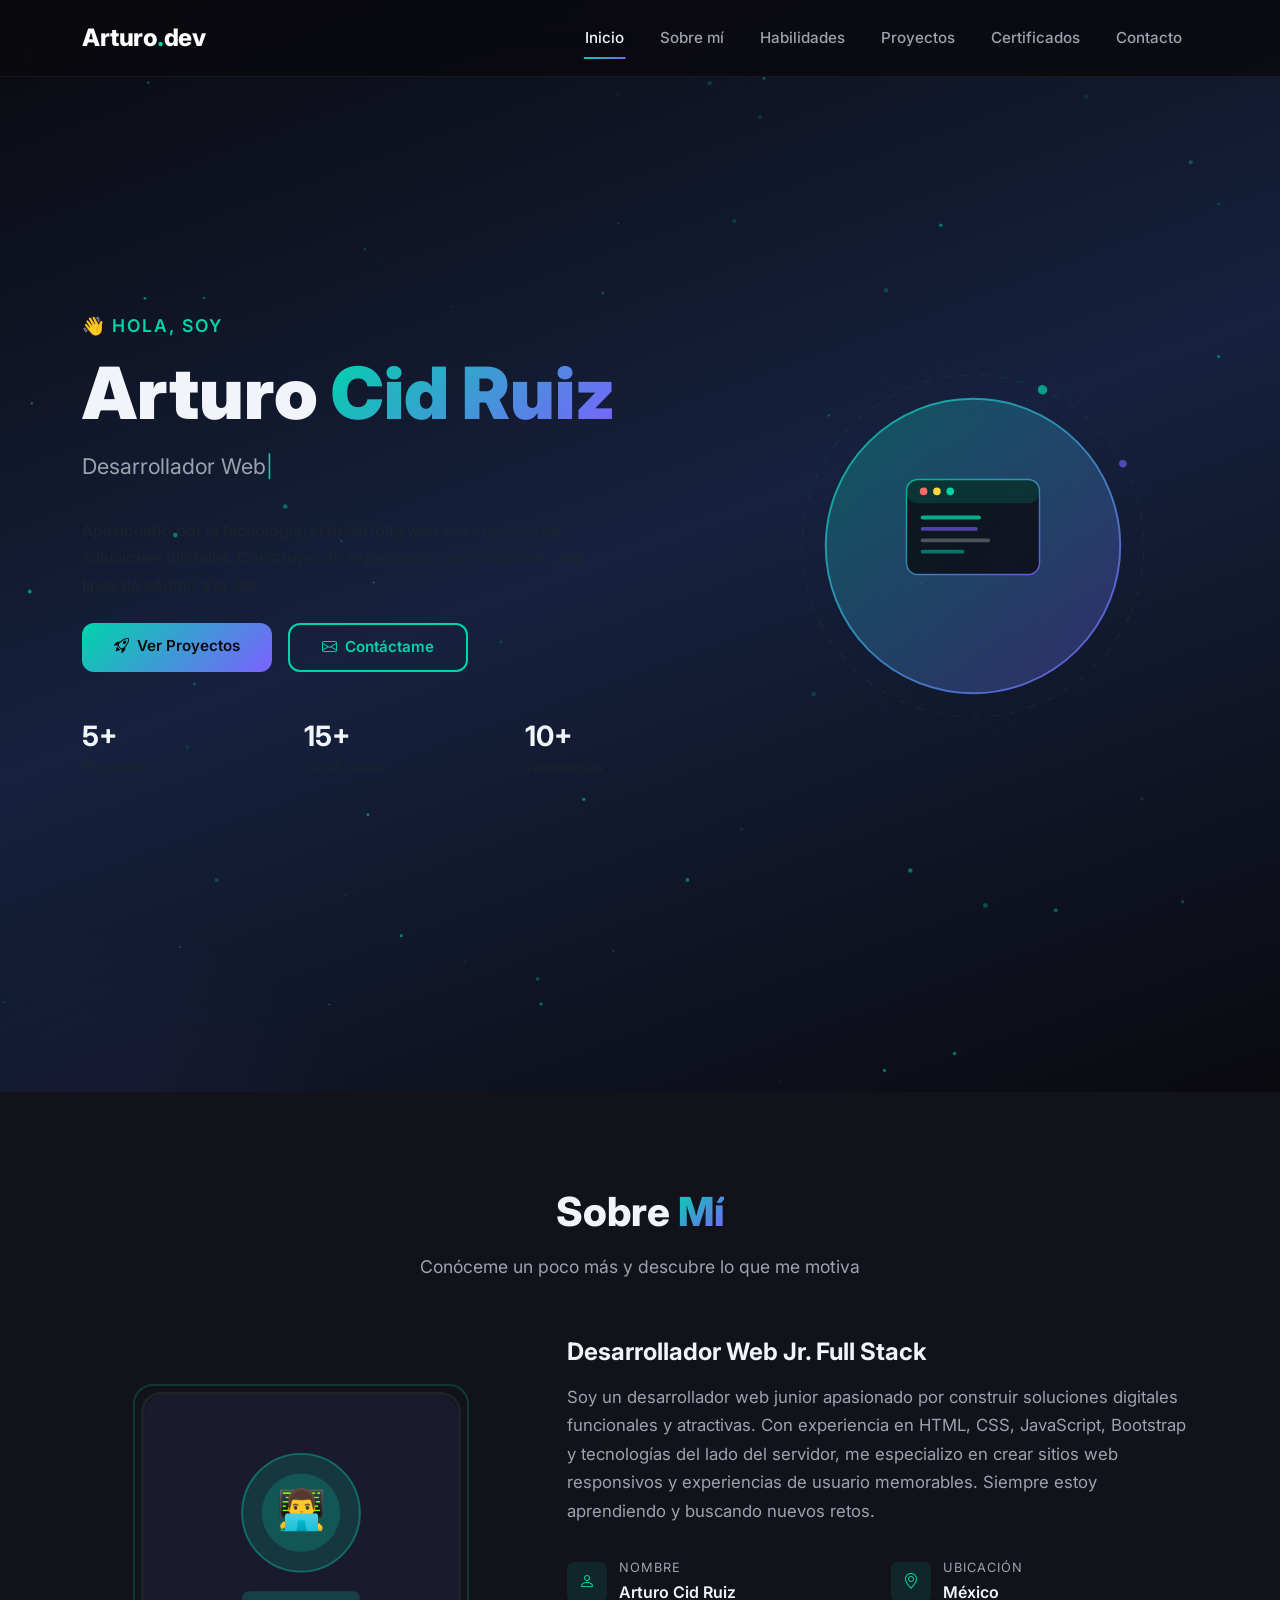
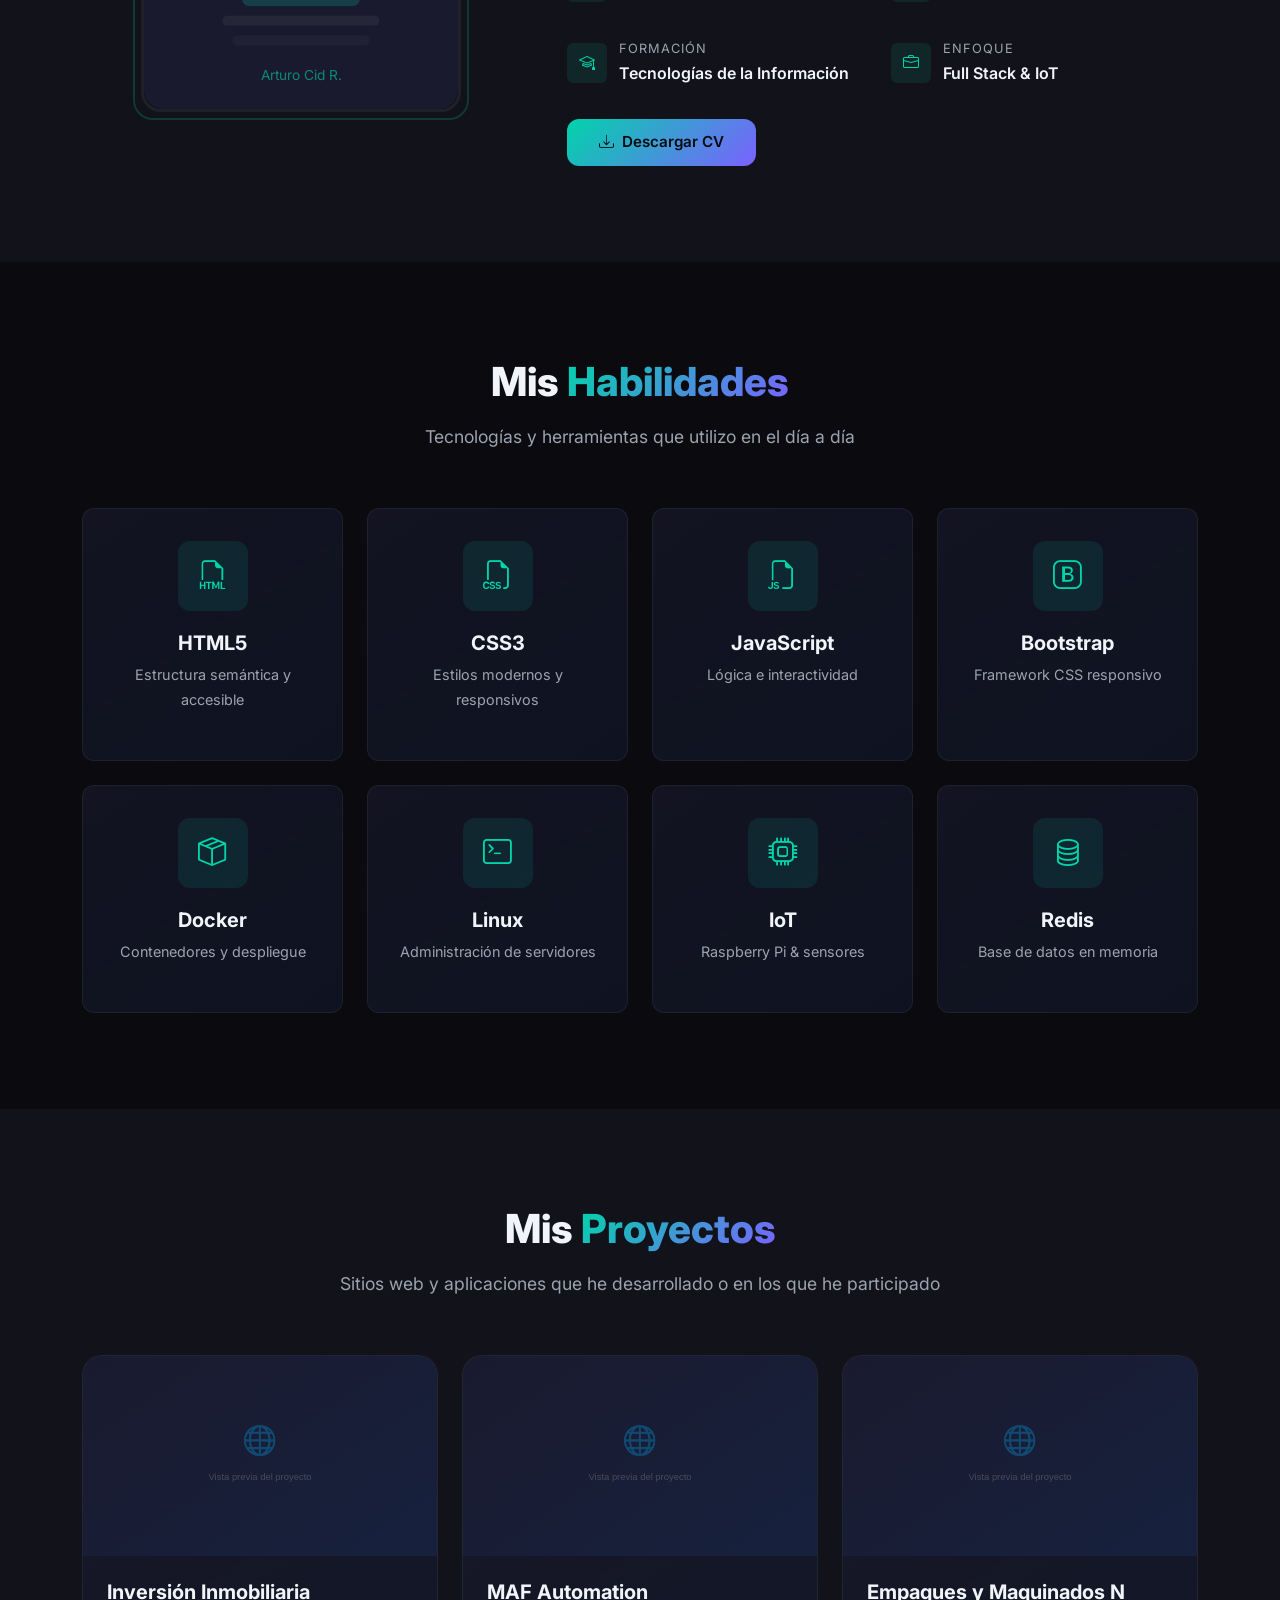
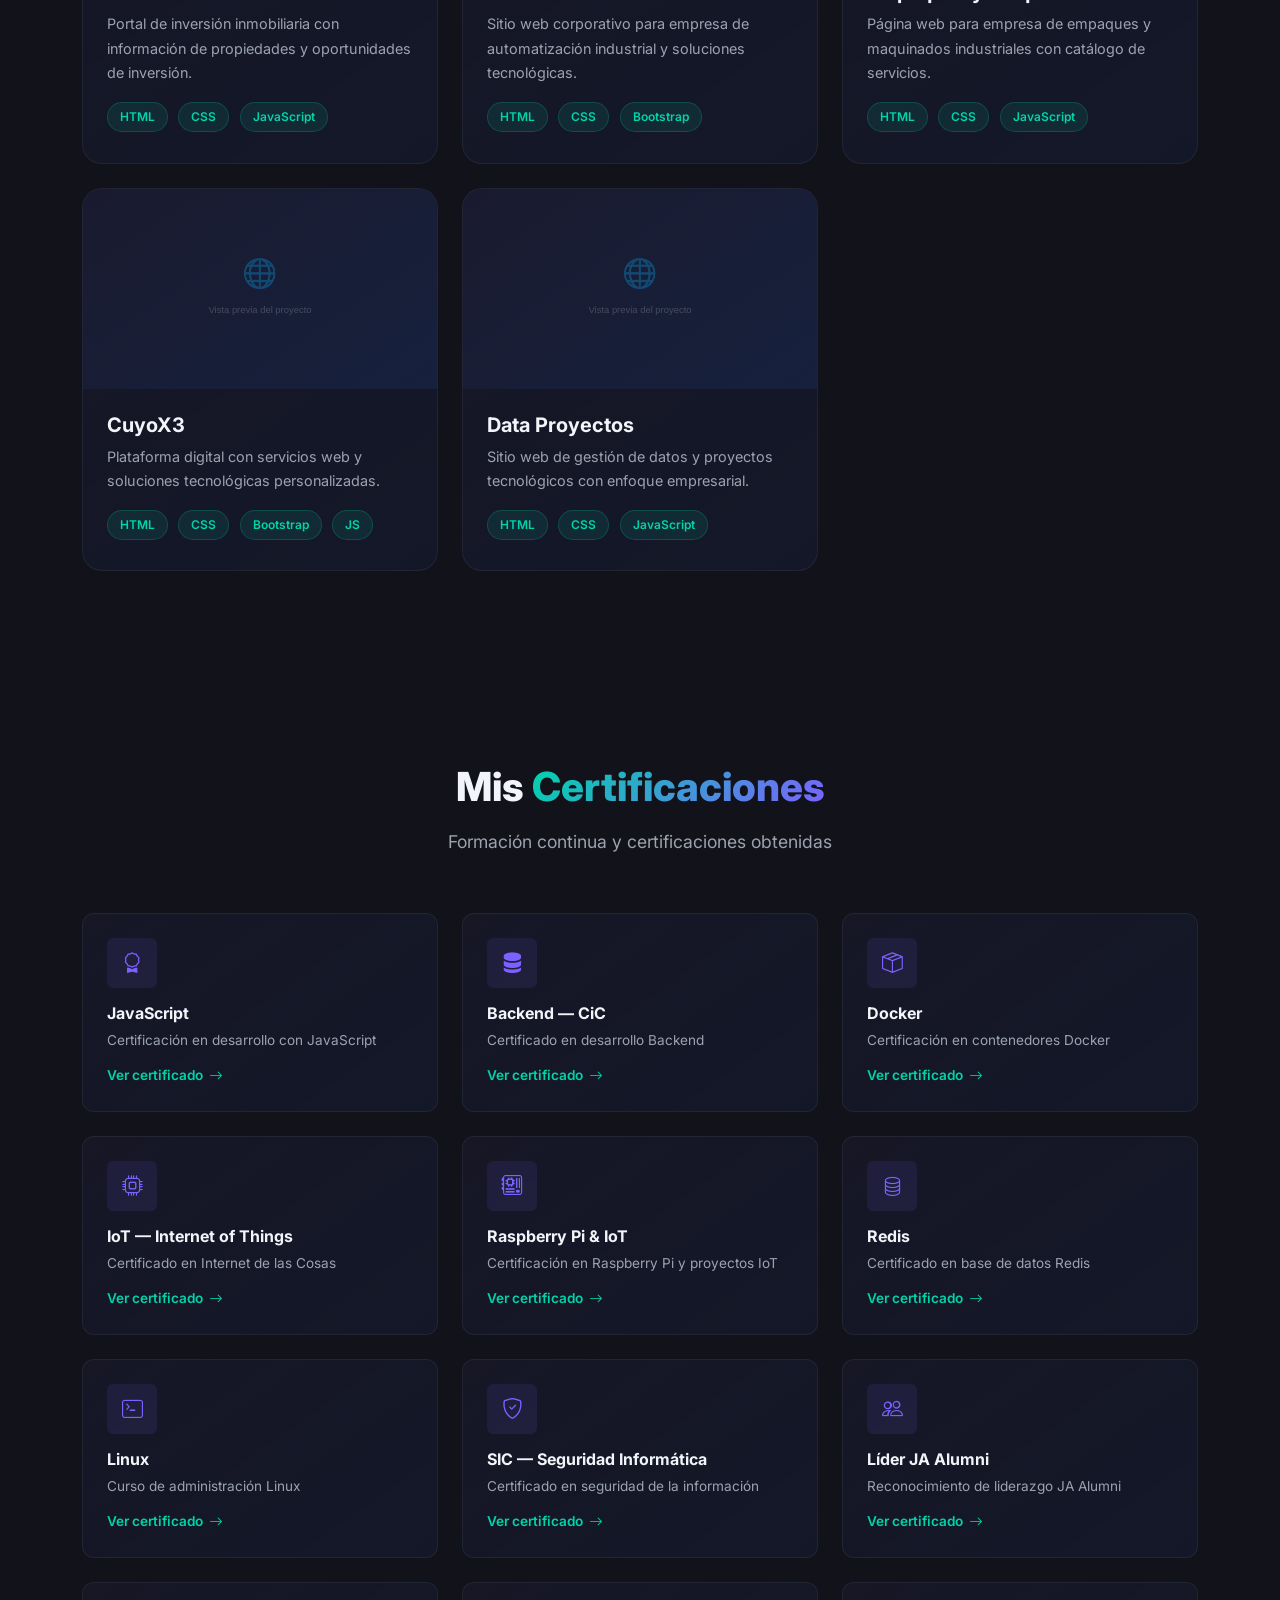
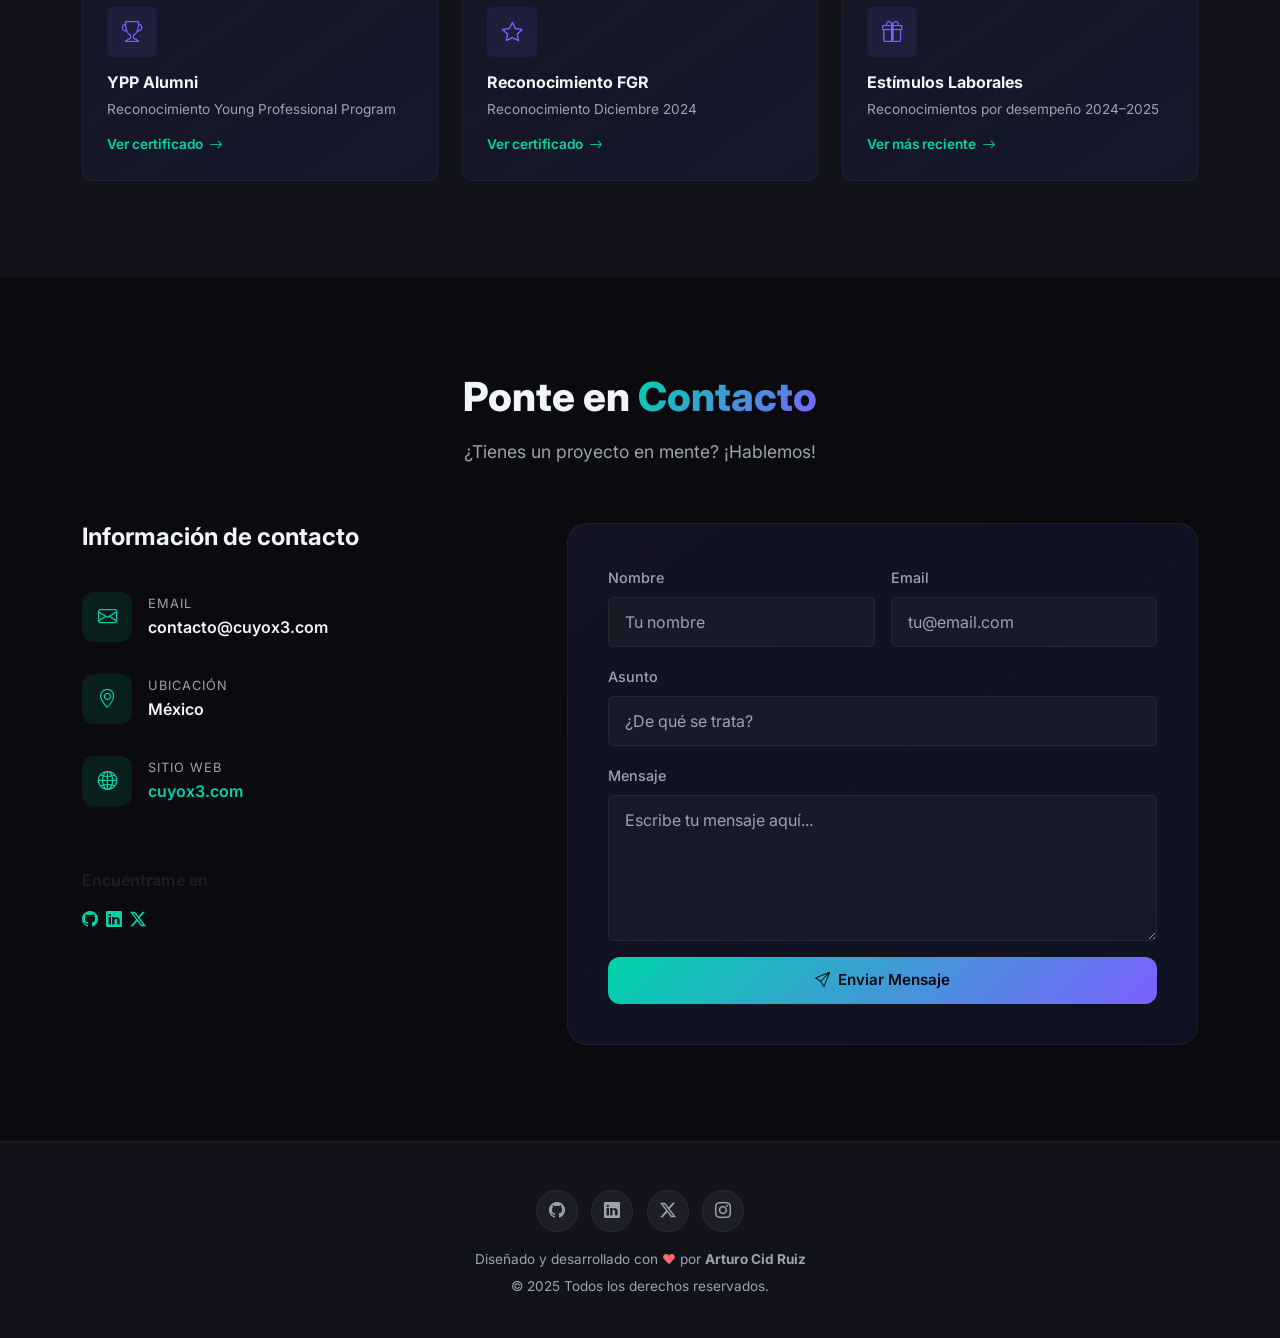
==== index.html @ 4ae9abf0 "primer saque" ====
<!DOCTYPE html>
<html lang="es">
<head>
  <meta charset="UTF-8">
  <meta name="viewport" content="width=device-width, initial-scale=1.0">
  <meta name="description" content="Portfolio de Arturo Cid Ruiz — Desarrollador Web Jr. Full Stack. Proyectos, certificaciones y habilidades en desarrollo web, IoT y tecnología.">
  <meta name="author" content="Arturo Cid Ruiz">
  <meta name="keywords" content="portfolio, desarrollador web, full stack, frontend, backend, Arturo Cid Ruiz">
  <title>Arturo Cid Ruiz | Portfolio — Desarrollador Web Jr.</title>

  <!-- Favicon -->
  <link rel="icon" href="data:image/svg+xml,<svg xmlns='http://www.w3.org/2000/svg' viewBox='0 0 100 100'><text y='.9em' font-size='90'>🚀</text></svg>">

  <!-- Bootstrap 5 CSS -->
  <link href="https://cdn.jsdelivr.net/npm/bootstrap@5.3.3/dist/css/bootstrap.min.css" rel="stylesheet">

  <!-- Bootstrap Icons -->
  <link href="https://cdn.jsdelivr.net/npm/bootstrap-icons@1.11.3/font/bootstrap-icons.min.css" rel="stylesheet">

  <!-- Custom CSS -->
  <link rel="stylesheet" href="styles/main.css">
</head>
<body>

  <!-- ========== PRELOADER ========== -->
  <div id="preloader" class="preloader">
    <div class="spinner"></div>
  </div>

  <!-- ========== NAVBAR ========== -->
  <nav class="navbar navbar-expand-lg navbar-dark navbar-custom fixed-top" id="mainNavbar">
    <div class="container">
      <a class="navbar-brand" href="#">Arturo<span class="brand-dot">.</span>dev</a>
      <button class="navbar-toggler" type="button" data-bs-toggle="collapse" data-bs-target="#navbarNav"
        aria-controls="navbarNav" aria-expanded="false" aria-label="Menú de navegación">
        <span class="navbar-toggler-icon"></span>
      </button>
      <div class="collapse navbar-collapse justify-content-end" id="navbarNav">
        <ul class="navbar-nav gap-1">
          <li class="nav-item">
            <a class="nav-link active" href="#hero">Inicio</a>
          </li>
          <li class="nav-item">
            <a class="nav-link" href="#about">Sobre mí</a>
          </li>
          <li class="nav-item">
            <a class="nav-link" href="#skills">Habilidades</a>
          </li>
          <li class="nav-item">
            <a class="nav-link" href="#projects">Proyectos</a>
          </li>
          <li class="nav-item">
            <a class="nav-link" href="#certifications">Certificados</a>
          </li>
          <li class="nav-item">
            <a class="nav-link" href="#contact">Contacto</a>
          </li>
        </ul>
      </div>
    </div>
  </nav>

  <!-- ========== HERO ========== -->
  <section id="hero" class="hero-section">
    <canvas id="particles-canvas"></canvas>
    <div class="container hero-content">
      <div class="row align-items-center min-vh-100">
        <div class="col-lg-7">
          <span class="hero-greeting fade-up">👋 Hola, soy</span>
          <h1 class="hero-name fade-up" style="transition-delay: 0.1s;">
            Arturo <span class="gradient-text">Cid Ruiz</span>
          </h1>
          <p class="hero-role fade-up" style="transition-delay: 0.2s;">
            <span id="typed-text"></span><span class="typed-cursor">|</span>
          </p>
          <p class="text-muted mb-4 fade-up" style="transition-delay: 0.3s; max-width: 520px;">
            Apasionado por la tecnología, el desarrollo web y la creación de soluciones digitales.
            Construyendo experiencias que importan, una línea de código a la vez.
          </p>
          <div class="hero-cta fade-up" style="transition-delay: 0.4s;">
            <a href="#projects" class="btn btn-primary-custom">
              <i class="bi bi-rocket-takeoff me-2"></i>Ver Proyectos
            </a>
            <a href="#contact" class="btn btn-outline-custom">
              <i class="bi bi-envelope me-2"></i>Contáctame
            </a>
          </div>

          <!-- Stats rápidos -->
          <div class="row mt-5 fade-up" style="transition-delay: 0.5s;">
            <div class="col-4">
              <h3 class="mb-0 gradient-text fw-bold"><span class="counter" data-target="5">0</span>+</h3>
              <small class="text-muted">Proyectos</small>
            </div>
            <div class="col-4">
              <h3 class="mb-0 gradient-text fw-bold"><span class="counter" data-target="15">0</span>+</h3>
              <small class="text-muted">Certificados</small>
            </div>
            <div class="col-4">
              <h3 class="mb-0 gradient-text fw-bold"><span class="counter" data-target="10">0</span>+</h3>
              <small class="text-muted">Tecnologías</small>
            </div>
          </div>
        </div>

        <div class="col-lg-5 text-center d-none d-lg-block">
          <div class="hero-illustration fade-right" style="transition-delay: 0.3s;">
            <!-- Ilustración SVG decorativa -->
            <svg viewBox="0 0 400 400" width="380" height="380" xmlns="http://www.w3.org/2000/svg">
              <defs>
                <linearGradient id="grad1" x1="0%" y1="0%" x2="100%" y2="100%">
                  <stop offset="0%" style="stop-color:#00d4aa;stop-opacity:0.3" />
                  <stop offset="100%" style="stop-color:#7b61ff;stop-opacity:0.3" />
                </linearGradient>
                <linearGradient id="grad2" x1="0%" y1="0%" x2="100%" y2="100%">
                  <stop offset="0%" style="stop-color:#00d4aa;stop-opacity:0.8" />
                  <stop offset="100%" style="stop-color:#7b61ff;stop-opacity:0.8" />
                </linearGradient>
              </defs>
              <!-- Círculo principal -->
              <circle cx="200" cy="200" r="150" fill="url(#grad1)" stroke="url(#grad2)" stroke-width="2">
                <animate attributeName="r" values="148;155;148" dur="4s" repeatCount="indefinite"/>
              </circle>
              <!-- Terminal/código icono -->
              <rect x="130" y="130" width="140" height="100" rx="12" fill="rgba(10,10,15,0.8)" stroke="url(#grad2)" stroke-width="1.5"/>
              <!-- Barra superior terminal -->
              <rect x="130" y="130" width="140" height="25" rx="12" fill="rgba(0,212,170,0.15)"/>
              <circle cx="148" cy="142.5" r="4" fill="#ff6b6b"/>
              <circle cx="162" cy="142.5" r="4" fill="#ffd93d"/>
              <circle cx="176" cy="142.5" r="4" fill="#00d4aa"/>
              <!-- Líneas de código -->
              <rect x="145" y="168" width="50" height="4" rx="2" fill="#00d4aa" opacity="0.8">
                <animate attributeName="width" values="50;70;50" dur="3s" repeatCount="indefinite"/>
              </rect>
              <rect x="145" y="180" width="80" height="4" rx="2" fill="#7b61ff" opacity="0.6">
                <animate attributeName="width" values="80;60;80" dur="4s" repeatCount="indefinite"/>
              </rect>
              <rect x="145" y="192" width="60" height="4" rx="2" fill="#e4e4e7" opacity="0.3">
                <animate attributeName="width" values="60;75;60" dur="3.5s" repeatCount="indefinite"/>
              </rect>
              <rect x="145" y="204" width="40" height="4" rx="2" fill="#00d4aa" opacity="0.5">
                <animate attributeName="width" values="40;55;40" dur="2.5s" repeatCount="indefinite"/>
              </rect>
              <!-- Órbitas -->
              <circle cx="200" cy="200" r="180" fill="none" stroke="rgba(0,212,170,0.1)" stroke-width="1" stroke-dasharray="8 12">
                <animateTransform attributeName="transform" type="rotate" from="0 200 200" to="360 200 200" dur="30s" repeatCount="indefinite"/>
              </circle>
              <circle cx="200" cy="200" r="195" fill="none" stroke="rgba(123,97,255,0.08)" stroke-width="1" stroke-dasharray="4 16">
                <animateTransform attributeName="transform" type="rotate" from="360 200 200" to="0 200 200" dur="25s" repeatCount="indefinite"/>
              </circle>
              <!-- Puntos orbitales -->
              <circle cx="200" cy="20" r="5" fill="#00d4aa" opacity="0.7">
                <animateTransform attributeName="transform" type="rotate" from="0 200 200" to="360 200 200" dur="30s" repeatCount="indefinite"/>
              </circle>
              <circle cx="380" cy="200" r="4" fill="#7b61ff" opacity="0.6">
                <animateTransform attributeName="transform" type="rotate" from="360 200 200" to="0 200 200" dur="25s" repeatCount="indefinite"/>
              </circle>
            </svg>
          </div>
        </div>
      </div>
    </div>
  </section>

  <!-- ========== SOBRE MÍ ========== -->
  <section id="about" class="about-section">
    <div class="container">
      <h2 class="section-title fade-up">Sobre <span class="highlight">Mí</span></h2>
      <p class="section-subtitle fade-up">Conóceme un poco más y descubre lo que me motiva</p>

      <div class="row align-items-center g-5">
        <div class="col-lg-5 text-center fade-left">
          <div class="about-img-wrapper">
            <!-- Placeholder SVG avatar -->
            <svg width="320" height="320" viewBox="0 0 320 320" xmlns="http://www.w3.org/2000/svg" style="border-radius: 20px; border: 3px solid rgba(255,255,255,0.06);">
              <rect width="320" height="320" rx="20" fill="#1a1a2e"/>
              <circle cx="160" cy="120" r="60" fill="rgba(0,212,170,0.15)" stroke="rgba(0,212,170,0.4)" stroke-width="2"/>
              <circle cx="160" cy="120" r="40" fill="rgba(0,212,170,0.2)"/>
              <text x="160" y="130" text-anchor="middle" font-size="40" fill="#00d4aa">👨‍💻</text>
              <rect x="100" y="200" width="120" height="15" rx="7" fill="rgba(0,212,170,0.2)"/>
              <rect x="80" y="225" width="160" height="10" rx="5" fill="rgba(255,255,255,0.05)"/>
              <rect x="90" y="245" width="140" height="10" rx="5" fill="rgba(255,255,255,0.03)"/>
              <text x="160" y="290" text-anchor="middle" font-size="14" fill="rgba(0,212,170,0.6)" font-family="Inter, sans-serif">Arturo Cid R.</text>
            </svg>
          </div>
        </div>
        <div class="col-lg-7 fade-right">
          <div class="about-text">
            <h4 class="mb-3">Desarrollador Web Jr. <span class="gradient-text">Full Stack</span></h4>
            <p class="mb-4">
              Soy un desarrollador web junior apasionado por construir soluciones digitales funcionales y atractivas.
              Con experiencia en HTML, CSS, JavaScript, Bootstrap y tecnologías del lado del servidor,
              me especializo en crear sitios web responsivos y experiencias de usuario memorables.
              Siempre estoy aprendiendo y buscando nuevos retos.
            </p>

            <div class="row g-3 mb-4">
              <div class="col-sm-6">
                <div class="info-item">
                  <div class="info-icon"><i class="bi bi-person"></i></div>
                  <div>
                    <div class="info-label">Nombre</div>
                    <div class="info-value">Arturo Cid Ruiz</div>
                  </div>
                </div>
              </div>
              <div class="col-sm-6">
                <div class="info-item">
                  <div class="info-icon"><i class="bi bi-geo-alt"></i></div>
                  <div>
                    <div class="info-label">Ubicación</div>
                    <div class="info-value">México</div>
                  </div>
                </div>
              </div>
              <div class="col-sm-6">
                <div class="info-item">
                  <div class="info-icon"><i class="bi bi-mortarboard"></i></div>
                  <div>
                    <div class="info-label">Formación</div>
                    <div class="info-value">Tecnologías de la Información</div>
                  </div>
                </div>
              </div>
              <div class="col-sm-6">
                <div class="info-item">
                  <div class="info-icon"><i class="bi bi-briefcase"></i></div>
                  <div>
                    <div class="info-label">Enfoque</div>
                    <div class="info-value">Full Stack & IoT</div>
                  </div>
                </div>
              </div>
            </div>

            <a href="docs/Arturo Cid Ruiz.pdf" target="_blank" class="btn btn-primary-custom">
              <i class="bi bi-download me-2"></i>Descargar CV
            </a>
          </div>
        </div>
      </div>
    </div>
  </section>

  <!-- ========== HABILIDADES ========== -->
  <section id="skills">
    <div class="container">
      <h2 class="section-title fade-up">Mis <span class="highlight">Habilidades</span></h2>
      <p class="section-subtitle fade-up">Tecnologías y herramientas que utilizo en el día a día</p>

      <div class="row g-4">
        <!-- HTML -->
        <div class="col-lg-3 col-md-4 col-6 fade-up" style="transition-delay: 0.05s;">
          <div class="skill-card">
            <div class="skill-icon"><i class="bi bi-filetype-html"></i></div>
            <h5>HTML5</h5>
            <p>Estructura semántica y accesible</p>
          </div>
        </div>
        <!-- CSS -->
        <div class="col-lg-3 col-md-4 col-6 fade-up" style="transition-delay: 0.1s;">
          <div class="skill-card">
            <div class="skill-icon"><i class="bi bi-filetype-css"></i></div>
            <h5>CSS3</h5>
            <p>Estilos modernos y responsivos</p>
          </div>
        </div>
        <!-- JavaScript -->
        <div class="col-lg-3 col-md-4 col-6 fade-up" style="transition-delay: 0.15s;">
          <div class="skill-card">
            <div class="skill-icon"><i class="bi bi-filetype-js"></i></div>
            <h5>JavaScript</h5>
            <p>Lógica e interactividad</p>
          </div>
        </div>
        <!-- Bootstrap -->
        <div class="col-lg-3 col-md-4 col-6 fade-up" style="transition-delay: 0.2s;">
          <div class="skill-card">
            <div class="skill-icon"><i class="bi bi-bootstrap"></i></div>
            <h5>Bootstrap</h5>
            <p>Framework CSS responsivo</p>
          </div>
        </div>
        <!-- Docker -->
        <div class="col-lg-3 col-md-4 col-6 fade-up" style="transition-delay: 0.25s;">
          <div class="skill-card">
            <div class="skill-icon"><i class="bi bi-box-seam"></i></div>
            <h5>Docker</h5>
            <p>Contenedores y despliegue</p>
          </div>
        </div>
        <!-- Linux -->
        <div class="col-lg-3 col-md-4 col-6 fade-up" style="transition-delay: 0.3s;">
          <div class="skill-card">
            <div class="skill-icon"><i class="bi bi-terminal"></i></div>
            <h5>Linux</h5>
            <p>Administración de servidores</p>
          </div>
        </div>
        <!-- IoT -->
        <div class="col-lg-3 col-md-4 col-6 fade-up" style="transition-delay: 0.35s;">
          <div class="skill-card">
            <div class="skill-icon"><i class="bi bi-cpu"></i></div>
            <h5>IoT</h5>
            <p>Raspberry Pi & sensores</p>
          </div>
        </div>
        <!-- Redis -->
        <div class="col-lg-3 col-md-4 col-6 fade-up" style="transition-delay: 0.4s;">
          <div class="skill-card">
            <div class="skill-icon"><i class="bi bi-database"></i></div>
            <h5>Redis</h5>
            <p>Base de datos en memoria</p>
          </div>
        </div>
      </div>
    </div>
  </section>

  <!-- ========== PROYECTOS ========== -->
  <section id="projects" class="about-section">
    <div class="container">
      <h2 class="section-title fade-up">Mis <span class="highlight">Proyectos</span></h2>
      <p class="section-subtitle fade-up">Sitios web y aplicaciones que he desarrollado o en los que he participado</p>

      <div class="row g-4">
        <!-- Proyecto 1 -->
        <div class="col-lg-4 col-md-6 fade-up" style="transition-delay: 0.05s;">
          <div class="project-card">
            <div class="project-img-wrapper">
              <img src="src/project-placeholder.svg" alt="Inversión Inmobiliaria" class="project-img" loading="lazy"
                   onerror="this.style.background='linear-gradient(135deg,#1a1a2e,#16213e)'; this.style.display='block';">
              <div class="project-overlay">
                <a href="https://inversioninmobiliaria.casa/" target="_blank" class="btn btn-primary-custom btn-sm">
                  <i class="bi bi-box-arrow-up-right me-1"></i>Ver sitio
                </a>
              </div>
            </div>
            <div class="project-body">
              <h5>Inversión Inmobiliaria</h5>
              <p>Portal de inversión inmobiliaria con información de propiedades y oportunidades de inversión.</p>
              <div>
                <span class="project-tag">HTML</span>
                <span class="project-tag">CSS</span>
                <span class="project-tag">JavaScript</span>
              </div>
            </div>
          </div>
        </div>

        <!-- Proyecto 2 -->
        <div class="col-lg-4 col-md-6 fade-up" style="transition-delay: 0.1s;">
          <div class="project-card">
            <div class="project-img-wrapper">
              <img src="src/project-placeholder.svg" alt="MAF Automation" class="project-img" loading="lazy"
                   onerror="this.style.background='linear-gradient(135deg,#1a1a2e,#16213e)'; this.style.display='block';">
              <div class="project-overlay">
                <a href="https://mafautomation.com.mx/" target="_blank" class="btn btn-primary-custom btn-sm">
                  <i class="bi bi-box-arrow-up-right me-1"></i>Ver sitio
                </a>
              </div>
            </div>
            <div class="project-body">
              <h5>MAF Automation</h5>
              <p>Sitio web corporativo para empresa de automatización industrial y soluciones tecnológicas.</p>
              <div>
                <span class="project-tag">HTML</span>
                <span class="project-tag">CSS</span>
                <span class="project-tag">Bootstrap</span>
              </div>
            </div>
          </div>
        </div>

        <!-- Proyecto 3 -->
        <div class="col-lg-4 col-md-6 fade-up" style="transition-delay: 0.15s;">
          <div class="project-card">
            <div class="project-img-wrapper">
              <img src="src/project-placeholder.svg" alt="Empaques y Maquinados N" class="project-img" loading="lazy"
                   onerror="this.style.background='linear-gradient(135deg,#1a1a2e,#16213e)'; this.style.display='block';">
              <div class="project-overlay">
                <a href="https://empaquesymaquinadosn.com/" target="_blank" class="btn btn-primary-custom btn-sm">
                  <i class="bi bi-box-arrow-up-right me-1"></i>Ver sitio
                </a>
              </div>
            </div>
            <div class="project-body">
              <h5>Empaques y Maquinados N</h5>
              <p>Página web para empresa de empaques y maquinados industriales con catálogo de servicios.</p>
              <div>
                <span class="project-tag">HTML</span>
                <span class="project-tag">CSS</span>
                <span class="project-tag">JavaScript</span>
              </div>
            </div>
          </div>
        </div>

        <!-- Proyecto 4 -->
        <div class="col-lg-4 col-md-6 fade-up" style="transition-delay: 0.2s;">
          <div class="project-card">
            <div class="project-img-wrapper">
              <img src="src/project-placeholder.svg" alt="CuyoX3" class="project-img" loading="lazy"
                   onerror="this.style.background='linear-gradient(135deg,#1a1a2e,#16213e)'; this.style.display='block';">
              <div class="project-overlay">
                <a href="https://cuyox3.com/" target="_blank" class="btn btn-primary-custom btn-sm">
                  <i class="bi bi-box-arrow-up-right me-1"></i>Ver sitio
                </a>
              </div>
            </div>
            <div class="project-body">
              <h5>CuyoX3</h5>
              <p>Plataforma digital con servicios web y soluciones tecnológicas personalizadas.</p>
              <div>
                <span class="project-tag">HTML</span>
                <span class="project-tag">CSS</span>
                <span class="project-tag">Bootstrap</span>
                <span class="project-tag">JS</span>
              </div>
            </div>
          </div>
        </div>

        <!-- Proyecto 5 -->
        <div class="col-lg-4 col-md-6 fade-up" style="transition-delay: 0.25s;">
          <div class="project-card">
            <div class="project-img-wrapper">
              <img src="src/project-placeholder.svg" alt="Data Proyectos" class="project-img" loading="lazy"
                   onerror="this.style.background='linear-gradient(135deg,#1a1a2e,#16213e)'; this.style.display='block';">
              <div class="project-overlay">
                <a href="https://dataproyectos.mx/" target="_blank" class="btn btn-primary-custom btn-sm">
                  <i class="bi bi-box-arrow-up-right me-1"></i>Ver sitio
                </a>
              </div>
            </div>
            <div class="project-body">
              <h5>Data Proyectos</h5>
              <p>Sitio web de gestión de datos y proyectos tecnológicos con enfoque empresarial.</p>
              <div>
                <span class="project-tag">HTML</span>
                <span class="project-tag">CSS</span>
                <span class="project-tag">JavaScript</span>
              </div>
            </div>
          </div>
        </div>
      </div>
    </div>
  </section>

  <!-- ========== CERTIFICACIONES ========== -->
  <section id="certifications" class="cert-section">
    <div class="container">
      <h2 class="section-title fade-up">Mis <span class="highlight">Certificaciones</span></h2>
      <p class="section-subtitle fade-up">Formación continua y certificaciones obtenidas</p>

      <div class="row g-4">
        <!-- Certificado JavaScript -->
        <div class="col-lg-4 col-md-6 fade-up" style="transition-delay: 0.05s;">
          <div class="cert-card">
            <div class="cert-icon"><i class="bi bi-award"></i></div>
            <h6>JavaScript</h6>
            <p class="cert-issuer">Certificación en desarrollo con JavaScript</p>
            <a href="docs/_Certificado JavaScript .pdf" target="_blank" class="btn-view-cert">
              Ver certificado <i class="bi bi-arrow-right"></i>
            </a>
          </div>
        </div>

        <!-- Certificado Backend CiC -->
        <div class="col-lg-4 col-md-6 fade-up" style="transition-delay: 0.1s;">
          <div class="cert-card">
            <div class="cert-icon"><i class="bi bi-server"></i></div>
            <h6>Backend — CiC</h6>
            <p class="cert-issuer">Certificado en desarrollo Backend</p>
            <a href="docs/Certificado_Backend_CiC.pdf" target="_blank" class="btn-view-cert">
              Ver certificado <i class="bi bi-arrow-right"></i>
            </a>
          </div>
        </div>

        <!-- Certificado Docker -->
        <div class="col-lg-4 col-md-6 fade-up" style="transition-delay: 0.15s;">
          <div class="cert-card">
            <div class="cert-icon"><i class="bi bi-box-seam"></i></div>
            <h6>Docker</h6>
            <p class="cert-issuer">Certificación en contenedores Docker</p>
            <a href="docs/Certificado_DOCKER.pdf" target="_blank" class="btn-view-cert">
              Ver certificado <i class="bi bi-arrow-right"></i>
            </a>
          </div>
        </div>

        <!-- Certificado IoT -->
        <div class="col-lg-4 col-md-6 fade-up" style="transition-delay: 0.2s;">
          <div class="cert-card">
            <div class="cert-icon"><i class="bi bi-cpu"></i></div>
            <h6>IoT — Internet of Things</h6>
            <p class="cert-issuer">Certificado en Internet de las Cosas</p>
            <a href="docs/IoT_Certificado.pdf" target="_blank" class="btn-view-cert">
              Ver certificado <i class="bi bi-arrow-right"></i>
            </a>
          </div>
        </div>

        <!-- Certificado Raspberry Pi & IoT -->
        <div class="col-lg-4 col-md-6 fade-up" style="transition-delay: 0.25s;">
          <div class="cert-card">
            <div class="cert-icon"><i class="bi bi-motherboard"></i></div>
            <h6>Raspberry Pi & IoT</h6>
            <p class="cert-issuer">Certificación en Raspberry Pi y proyectos IoT</p>
            <a href="docs/Certificado_Raspberry-IOT.pdf" target="_blank" class="btn-view-cert">
              Ver certificado <i class="bi bi-arrow-right"></i>
            </a>
          </div>
        </div>

        <!-- Certificado Redis -->
        <div class="col-lg-4 col-md-6 fade-up" style="transition-delay: 0.3s;">
          <div class="cert-card">
            <div class="cert-icon"><i class="bi bi-database"></i></div>
            <h6>Redis</h6>
            <p class="cert-issuer">Certificado en base de datos Redis</p>
            <a href="docs/Redis_Certificado.pdf" target="_blank" class="btn-view-cert">
              Ver certificado <i class="bi bi-arrow-right"></i>
            </a>
          </div>
        </div>

        <!-- Certificado Linux -->
        <div class="col-lg-4 col-md-6 fade-up" style="transition-delay: 0.35s;">
          <div class="cert-card">
            <div class="cert-icon"><i class="bi bi-terminal"></i></div>
            <h6>Linux</h6>
            <p class="cert-issuer">Curso de administración Linux</p>
            <a href="docs/Curso de Linux.pdf" target="_blank" class="btn-view-cert">
              Ver certificado <i class="bi bi-arrow-right"></i>
            </a>
          </div>
        </div>

        <!-- Certificado SIC -->
        <div class="col-lg-4 col-md-6 fade-up" style="transition-delay: 0.4s;">
          <div class="cert-card">
            <div class="cert-icon"><i class="bi bi-shield-check"></i></div>
            <h6>SIC — Seguridad Informática</h6>
            <p class="cert-issuer">Certificado en seguridad de la información</p>
            <a href="docs/Certificado_SIC.pdf" target="_blank" class="btn-view-cert">
              Ver certificado <i class="bi bi-arrow-right"></i>
            </a>
          </div>
        </div>

        <!-- Líder JA Alumni -->
        <div class="col-lg-4 col-md-6 fade-up" style="transition-delay: 0.45s;">
          <div class="cert-card">
            <div class="cert-icon"><i class="bi bi-people"></i></div>
            <h6>Líder JA Alumni</h6>
            <p class="cert-issuer">Reconocimiento de liderazgo JA Alumni</p>
            <a href="docs/Líder_Ja_Alumni.pdf" target="_blank" class="btn-view-cert">
              Ver certificado <i class="bi bi-arrow-right"></i>
            </a>
          </div>
        </div>

        <!-- YPP Alumni -->
        <div class="col-lg-4 col-md-6 fade-up" style="transition-delay: 0.5s;">
          <div class="cert-card">
            <div class="cert-icon"><i class="bi bi-trophy"></i></div>
            <h6>YPP Alumni</h6>
            <p class="cert-issuer">Reconocimiento Young Professional Program</p>
            <a href="docs/Reconocimiento YPP Alumn-31.pdf" target="_blank" class="btn-view-cert">
              Ver certificado <i class="bi bi-arrow-right"></i>
            </a>
          </div>
        </div>

        <!-- Reconocimiento FGR -->
        <div class="col-lg-4 col-md-6 fade-up" style="transition-delay: 0.55s;">
          <div class="cert-card">
            <div class="cert-icon"><i class="bi bi-star"></i></div>
            <h6>Reconocimiento FGR</h6>
            <p class="cert-issuer">Reconocimiento Diciembre 2024</p>
            <a href="docs/Reconocimiento FGR Diciembre 2024.pdf" target="_blank" class="btn-view-cert">
              Ver certificado <i class="bi bi-arrow-right"></i>
            </a>
          </div>
        </div>

        <!-- Estímulos -->
        <div class="col-lg-4 col-md-6 fade-up" style="transition-delay: 0.6s;">
          <div class="cert-card">
            <div class="cert-icon"><i class="bi bi-gift"></i></div>
            <h6>Estímulos Laborales</h6>
            <p class="cert-issuer">Reconocimientos por desempeño 2024–2025</p>
            <a href="docs/Estimulo_Junio_2025.pdf" target="_blank" class="btn-view-cert">
              Ver más reciente <i class="bi bi-arrow-right"></i>
            </a>
          </div>
        </div>
      </div>
    </div>
  </section>

  <!-- ========== CONTACTO ========== -->
  <section id="contact" class="contact-section">
    <div class="container">
      <h2 class="section-title fade-up">Ponte en <span class="highlight">Contacto</span></h2>
      <p class="section-subtitle fade-up">¿Tienes un proyecto en mente? ¡Hablemos!</p>

      <div class="row g-5">
        <div class="col-lg-5 fade-left">
          <h4 class="mb-4">Información de contacto</h4>

          <div class="contact-info-item">
            <div class="ci-icon"><i class="bi bi-envelope"></i></div>
            <div>
              <div class="ci-label">Email</div>
              <div class="ci-value">contacto@cuyox3.com</div>
            </div>
          </div>

          <div class="contact-info-item">
            <div class="ci-icon"><i class="bi bi-geo-alt"></i></div>
            <div>
              <div class="ci-label">Ubicación</div>
              <div class="ci-value">México</div>
            </div>
          </div>

          <div class="contact-info-item">
            <div class="ci-icon"><i class="bi bi-globe2"></i></div>
            <div>
              <div class="ci-label">Sitio web</div>
              <div class="ci-value"><a href="https://cuyox3.com" target="_blank">cuyox3.com</a></div>
            </div>
          </div>

          <hr class="my-4" style="border-color: var(--color-border);">

          <h6 class="text-muted mb-3">Encuéntrame en</h6>
          <div class="d-flex gap-2">
            <a href="#" class="social-link" aria-label="GitHub"><i class="bi bi-github"></i></a>
            <a href="#" class="social-link" aria-label="LinkedIn"><i class="bi bi-linkedin"></i></a>
            <a href="#" class="social-link" aria-label="Twitter"><i class="bi bi-twitter-x"></i></a>
          </div>
        </div>

        <div class="col-lg-7 fade-right">
          <div class="contact-card">
            <form id="contactForm">
              <div class="row g-3">
                <div class="col-md-6">
                  <label for="contactName" class="form-label">Nombre</label>
                  <input type="text" class="form-control" id="contactName" placeholder="Tu nombre" required>
                </div>
                <div class="col-md-6">
                  <label for="contactEmail" class="form-label">Email</label>
                  <input type="email" class="form-control" id="contactEmail" placeholder="tu@email.com" required>
                </div>
                <div class="col-12">
                  <label for="contactSubject" class="form-label">Asunto</label>
                  <input type="text" class="form-control" id="contactSubject" placeholder="¿De qué se trata?">
                </div>
                <div class="col-12">
                  <label for="contactMessage" class="form-label">Mensaje</label>
                  <textarea class="form-control" id="contactMessage" rows="5" placeholder="Escribe tu mensaje aquí..." required></textarea>
                </div>
                <div class="col-12">
                  <button type="submit" class="btn btn-primary-custom w-100">
                    <i class="bi bi-send me-2"></i>Enviar Mensaje
                  </button>
                </div>
              </div>
            </form>
          </div>
        </div>
      </div>
    </div>
  </section>

  <!-- ========== FOOTER ========== -->
  <footer class="footer">
    <div class="container text-center">
      <div class="mb-3">
        <a href="#" class="social-link" aria-label="GitHub"><i class="bi bi-github"></i></a>
        <a href="#" class="social-link" aria-label="LinkedIn"><i class="bi bi-linkedin"></i></a>
        <a href="#" class="social-link" aria-label="Twitter"><i class="bi bi-twitter-x"></i></a>
        <a href="#" class="social-link" aria-label="Instagram"><i class="bi bi-instagram"></i></a>
      </div>
      <p class="footer-text mb-1">
        Diseñado y desarrollado con <span style="color: var(--color-accent);">❤</span> por <strong>Arturo Cid Ruiz</strong>
      </p>
      <p class="footer-text">&copy; 2025 Todos los derechos reservados.</p>
    </div>
  </footer>

  <!-- ========== BACK TO TOP ========== -->
  <button id="backToTop" class="back-to-top" aria-label="Volver arriba">
    <i class="bi bi-chevron-up"></i>
  </button>

  <!-- Bootstrap 5 JS -->
  <script src="https://cdn.jsdelivr.net/npm/bootstrap@5.3.3/dist/js/bootstrap.bundle.min.js"></script>

  <!-- Custom JS -->
  <script src="scripts/main.js"></script>
</body>
</html>
---- styles/main.css ----
/* ============================================
   PORTFOLIO - Arturo Cid Ruiz
   Main Stylesheet
   Vanilla CSS + Bootstrap 5 overrides
   ============================================ */

/* ---------- Google Fonts ---------- */
@import url('https://fonts.googleapis.com/css2?family=Inter:wght@300;400;500;600;700;800;900&family=Fira+Code:wght@400;500&display=swap');

/* ---------- CSS Custom Properties ---------- */
:root {
  /* Colores primarios */
  --color-bg: #0a0a0f;
  --color-bg-alt: #12121a;
  --color-bg-card: #1a1a2e;
  --color-bg-card-hover: #22223a;
  --color-surface: #16213e;

  /* Accent */
  --color-primary: #00d4aa;
  --color-primary-rgb: 0, 212, 170;
  --color-primary-dark: #00a88a;
  --color-secondary: #7b61ff;
  --color-secondary-rgb: 123, 97, 255;
  --color-accent: #ff6b6b;

  /* Texto */
  --color-text: #e4e4e7;
  --color-text-muted: #9ca3af;
  --color-text-heading: #f1f5f9;

  /* Bordes */
  --color-border: rgba(255, 255, 255, 0.06);
  --color-border-hover: rgba(0, 212, 170, 0.3);

  /* Gradientes */
  --gradient-primary: linear-gradient(135deg, var(--color-primary), var(--color-secondary));
  --gradient-hero: linear-gradient(160deg, #0a0a0f 0%, #16213e 50%, #0a0a0f 100%);
  --gradient-card: linear-gradient(145deg, rgba(26, 26, 46, 0.6), rgba(22, 33, 62, 0.4));

  /* Sombras */
  --shadow-sm: 0 2px 8px rgba(0, 0, 0, 0.3);
  --shadow-md: 0 4px 20px rgba(0, 0, 0, 0.4);
  --shadow-lg: 0 8px 40px rgba(0, 0, 0, 0.5);
  --shadow-glow: 0 0 30px rgba(var(--color-primary-rgb), 0.15);

  /* Tipografía */
  --font-primary: 'Inter', -apple-system, BlinkMacSystemFont, sans-serif;
  --font-mono: 'Fira Code', monospace;

  /* Espaciado */
  --section-padding: 6rem 0;

  /* Transiciones */
  --transition-fast: 0.2s ease;
  --transition-base: 0.35s cubic-bezier(0.4, 0, 0.2, 1);
  --transition-slow: 0.5s cubic-bezier(0.4, 0, 0.2, 1);

  /* Border radius */
  --radius-sm: 6px;
  --radius-md: 12px;
  --radius-lg: 20px;
  --radius-xl: 28px;
}

/* ---------- Reset & Base ---------- */
*,
*::before,
*::after {
  margin: 0;
  padding: 0;
  box-sizing: border-box;
}

html {
  scroll-behavior: smooth;
  scroll-padding-top: 80px;
}

body {
  font-family: var(--font-primary);
  background-color: var(--color-bg);
  color: var(--color-text);
  line-height: 1.7;
  overflow-x: hidden;
  -webkit-font-smoothing: antialiased;
  -moz-osx-font-smoothing: grayscale;
}

::selection {
  background: rgba(var(--color-primary-rgb), 0.3);
  color: #fff;
}

a {
  color: var(--color-primary);
  text-decoration: none;
  transition: color var(--transition-fast);
}
a:hover {
  color: var(--color-primary-dark);
}

img {
  max-width: 100%;
  height: auto;
}

/* ---------- Scrollbar personalizado ---------- */
::-webkit-scrollbar {
  width: 8px;
}
::-webkit-scrollbar-track {
  background: var(--color-bg);
}
::-webkit-scrollbar-thumb {
  background: var(--color-primary-dark);
  border-radius: 10px;
}
::-webkit-scrollbar-thumb:hover {
  background: var(--color-primary);
}

/* ---------- Headings ---------- */
h1, h2, h3, h4, h5, h6 {
  color: var(--color-text-heading);
  font-weight: 700;
  line-height: 1.2;
}

.section-title {
  font-size: 2.5rem;
  font-weight: 800;
  text-align: center;
  margin-bottom: 1rem;
  position: relative;
}

.section-title .highlight {
  background: var(--gradient-primary);
  -webkit-background-clip: text;
  -webkit-text-fill-color: transparent;
  background-clip: text;
}

.section-subtitle {
  text-align: center;
  color: var(--color-text-muted);
  font-size: 1.1rem;
  margin-bottom: 3.5rem;
  max-width: 600px;
  margin-left: auto;
  margin-right: auto;
}

/* ---------- Secciones ---------- */
section {
  padding: var(--section-padding);
  position: relative;
}

/* ---------- Navbar ---------- */
.navbar-custom {
  background: rgba(10, 10, 15, 0.85);
  backdrop-filter: blur(20px);
  -webkit-backdrop-filter: blur(20px);
  border-bottom: 1px solid var(--color-border);
  padding: 0.8rem 0;
  transition: all var(--transition-base);
}

.navbar-custom.scrolled {
  background: rgba(10, 10, 15, 0.95);
  box-shadow: var(--shadow-md);
}

.navbar-custom .navbar-brand {
  font-weight: 800;
  font-size: 1.5rem;
  letter-spacing: -0.5px;
}

.navbar-custom .navbar-brand .brand-dot {
  color: var(--color-primary);
}

.navbar-custom .nav-link {
  color: var(--color-text-muted) !important;
  font-weight: 500;
  font-size: 0.95rem;
  padding: 0.5rem 1rem !important;
  position: relative;
  transition: color var(--transition-fast);
}

.navbar-custom .nav-link::after {
  content: '';
  position: absolute;
  bottom: 0;
  left: 50%;
  transform: translateX(-50%);
  width: 0;
  height: 2px;
  background: var(--gradient-primary);
  border-radius: 2px;
  transition: width var(--transition-base);
}

.navbar-custom .nav-link:hover,
.navbar-custom .nav-link.active {
  color: var(--color-text-heading) !important;
}

.navbar-custom .nav-link:hover::after,
.navbar-custom .nav-link.active::after {
  width: 60%;
}

.navbar-toggler {
  border: none !important;
  padding: 0.5rem;
}

.navbar-toggler:focus {
  box-shadow: none !important;
}

.navbar-toggler-icon {
  background-image: url("data:image/svg+xml,%3csvg xmlns='http://www.w3.org/2000/svg' viewBox='0 0 30 30'%3e%3cpath stroke='rgba(0,212,170,0.8)' stroke-linecap='round' stroke-width='2' d='M4 7h22M4 15h22M4 23h22'/%3e%3c/svg%3e") !important;
}

/* ---------- Hero Section ---------- */
.hero-section {
  min-height: 100vh;
  display: flex;
  align-items: center;
  background: var(--gradient-hero);
  position: relative;
  overflow: hidden;
}

.hero-section::before {
  content: '';
  position: absolute;
  top: -50%;
  right: -20%;
  width: 600px;
  height: 600px;
  background: radial-gradient(circle, rgba(var(--color-primary-rgb), 0.08) 0%, transparent 70%);
  border-radius: 50%;
  animation: pulse-glow 6s ease-in-out infinite;
}

.hero-section::after {
  content: '';
  position: absolute;
  bottom: -30%;
  left: -10%;
  width: 500px;
  height: 500px;
  background: radial-gradient(circle, rgba(var(--color-secondary-rgb), 0.06) 0%, transparent 70%);
  border-radius: 50%;
  animation: pulse-glow 8s ease-in-out infinite reverse;
}

@keyframes pulse-glow {
  0%, 100% { transform: scale(1); opacity: 0.5; }
  50% { transform: scale(1.2); opacity: 1; }
}

.hero-greeting {
  font-size: 1.1rem;
  color: var(--color-primary);
  font-weight: 600;
  letter-spacing: 2px;
  text-transform: uppercase;
  margin-bottom: 0.75rem;
  display: inline-block;
}

.hero-name {
  font-size: clamp(2.5rem, 6vw, 4.5rem);
  font-weight: 900;
  line-height: 1.1;
  margin-bottom: 1rem;
}

.hero-name .gradient-text {
  background: var(--gradient-primary);
  -webkit-background-clip: text;
  -webkit-text-fill-color: transparent;
  background-clip: text;
}

.hero-role {
  font-size: 1.35rem;
  color: var(--color-text-muted);
  margin-bottom: 2rem;
  font-weight: 400;
}

.hero-role .typed-cursor {
  color: var(--color-primary);
  animation: blink 1s step-end infinite;
}

@keyframes blink {
  0%, 100% { opacity: 1; }
  50% { opacity: 0; }
}

.hero-cta {
  display: flex;
  gap: 1rem;
  flex-wrap: wrap;
}

/* ---------- Botones ---------- */
.btn-primary-custom {
  background: var(--gradient-primary);
  color: #0a0a0f !important;
  border: none;
  padding: 0.75rem 2rem;
  font-weight: 600;
  font-size: 0.95rem;
  border-radius: var(--radius-md);
  transition: all var(--transition-base);
  position: relative;
  overflow: hidden;
}

.btn-primary-custom::before {
  content: '';
  position: absolute;
  inset: 0;
  background: rgba(255, 255, 255, 0.15);
  opacity: 0;
  transition: opacity var(--transition-fast);
}

.btn-primary-custom:hover {
  transform: translateY(-2px);
  box-shadow: var(--shadow-glow);
  color: #0a0a0f !important;
}

.btn-primary-custom:hover::before {
  opacity: 1;
}

.btn-outline-custom {
  background: transparent;
  color: var(--color-primary) !important;
  border: 2px solid var(--color-primary);
  padding: 0.7rem 2rem;
  font-weight: 600;
  font-size: 0.95rem;
  border-radius: var(--radius-md);
  transition: all var(--transition-base);
}

.btn-outline-custom:hover {
  background: rgba(var(--color-primary-rgb), 0.1);
  transform: translateY(-2px);
  box-shadow: var(--shadow-glow);
  color: var(--color-primary) !important;
}

/* ---------- About / Sobre mí ---------- */
.about-section {
  background: var(--color-bg-alt);
}

.about-img-wrapper {
  position: relative;
  display: inline-block;
}

.about-img-wrapper img {
  border-radius: var(--radius-lg);
  border: 3px solid var(--color-border);
  transition: border-color var(--transition-base);
}

.about-img-wrapper:hover img {
  border-color: var(--color-primary);
}

.about-img-wrapper::after {
  content: '';
  position: absolute;
  inset: -8px;
  border-radius: var(--radius-lg);
  border: 2px solid rgba(var(--color-primary-rgb), 0.2);
  pointer-events: none;
}

.about-text p {
  color: var(--color-text-muted);
  font-size: 1.05rem;
}

.info-item {
  display: flex;
  align-items: center;
  gap: 0.75rem;
  padding: 0.5rem 0;
}

.info-item .info-icon {
  width: 40px;
  height: 40px;
  border-radius: var(--radius-sm);
  background: rgba(var(--color-primary-rgb), 0.1);
  display: flex;
  align-items: center;
  justify-content: center;
  color: var(--color-primary);
  flex-shrink: 0;
}

.info-item .info-label {
  font-size: 0.8rem;
  color: var(--color-text-muted);
  text-transform: uppercase;
  letter-spacing: 1px;
}

.info-item .info-value {
  font-weight: 600;
  color: var(--color-text-heading);
}

/* ---------- Skills ---------- */
.skill-card {
  background: var(--gradient-card);
  border: 1px solid var(--color-border);
  border-radius: var(--radius-md);
  padding: 2rem 1.5rem;
  text-align: center;
  transition: all var(--transition-base);
  height: 100%;
}

.skill-card:hover {
  transform: translateY(-8px);
  border-color: var(--color-border-hover);
  box-shadow: var(--shadow-glow);
  background: var(--color-bg-card-hover);
}

.skill-card .skill-icon {
  width: 70px;
  height: 70px;
  border-radius: var(--radius-md);
  background: rgba(var(--color-primary-rgb), 0.1);
  display: flex;
  align-items: center;
  justify-content: center;
  margin: 0 auto 1.25rem;
  font-size: 1.8rem;
  color: var(--color-primary);
  transition: all var(--transition-base);
}

.skill-card:hover .skill-icon {
  background: rgba(var(--color-primary-rgb), 0.2);
  transform: scale(1.1);
}

.skill-card h5 {
  font-weight: 700;
  margin-bottom: 0.5rem;
}

.skill-card p {
  color: var(--color-text-muted);
  font-size: 0.9rem;
}

/* ---------- Proyectos ---------- */
.project-card {
  background: var(--gradient-card);
  border: 1px solid var(--color-border);
  border-radius: var(--radius-lg);
  overflow: hidden;
  transition: all var(--transition-base);
  height: 100%;
}

.project-card:hover {
  transform: translateY(-6px);
  border-color: var(--color-border-hover);
  box-shadow: var(--shadow-lg);
}

.project-card .project-img {
  width: 100%;
  height: 200px;
  object-fit: cover;
  transition: transform var(--transition-slow);
}

.project-card:hover .project-img {
  transform: scale(1.05);
}

.project-card .project-img-wrapper {
  overflow: hidden;
  position: relative;
}

.project-card .project-overlay {
  position: absolute;
  inset: 0;
  background: rgba(10, 10, 15, 0.6);
  display: flex;
  align-items: center;
  justify-content: center;
  opacity: 0;
  transition: opacity var(--transition-base);
}

.project-card:hover .project-overlay {
  opacity: 1;
}

.project-card .project-body {
  padding: 1.5rem;
}

.project-card .project-body h5 {
  font-weight: 700;
  margin-bottom: 0.5rem;
}

.project-card .project-body p {
  color: var(--color-text-muted);
  font-size: 0.9rem;
}

.project-tag {
  display: inline-block;
  padding: 0.25rem 0.75rem;
  font-size: 0.75rem;
  font-weight: 600;
  border-radius: 20px;
  background: rgba(var(--color-primary-rgb), 0.1);
  color: var(--color-primary);
  border: 1px solid rgba(var(--color-primary-rgb), 0.2);
  margin-right: 0.4rem;
  margin-bottom: 0.4rem;
}

/* ---------- Certificados ---------- */
.cert-section {
  background: var(--color-bg-alt);
}

.cert-card {
  background: var(--gradient-card);
  border: 1px solid var(--color-border);
  border-radius: var(--radius-md);
  padding: 1.5rem;
  transition: all var(--transition-base);
  height: 100%;
  display: flex;
  flex-direction: column;
}

.cert-card:hover {
  transform: translateY(-4px);
  border-color: var(--color-border-hover);
  box-shadow: var(--shadow-glow);
}

.cert-card .cert-icon {
  width: 50px;
  height: 50px;
  border-radius: var(--radius-sm);
  background: rgba(var(--color-secondary-rgb), 0.1);
  display: flex;
  align-items: center;
  justify-content: center;
  margin-bottom: 1rem;
  color: var(--color-secondary);
  font-size: 1.3rem;
}

.cert-card h6 {
  font-weight: 700;
  margin-bottom: 0.35rem;
}

.cert-card .cert-issuer {
  color: var(--color-text-muted);
  font-size: 0.85rem;
  margin-bottom: 0.75rem;
}

.cert-card .btn-view-cert {
  margin-top: auto;
  font-size: 0.85rem;
  color: var(--color-primary);
  font-weight: 600;
  display: inline-flex;
  align-items: center;
  gap: 0.4rem;
  transition: gap var(--transition-fast);
}

.cert-card .btn-view-cert:hover {
  gap: 0.75rem;
}

/* ---------- Contacto ---------- */
.contact-section {
  background: var(--color-bg);
}

.contact-card {
  background: var(--gradient-card);
  border: 1px solid var(--color-border);
  border-radius: var(--radius-lg);
  padding: 2.5rem;
}

.contact-card .form-control,
.contact-card .form-select {
  background: rgba(255, 255, 255, 0.03);
  border: 1px solid var(--color-border);
  color: var(--color-text);
  border-radius: var(--radius-sm);
  padding: 0.75rem 1rem;
  transition: border-color var(--transition-fast), box-shadow var(--transition-fast);
}

.contact-card .form-control:focus,
.contact-card .form-select:focus {
  background: rgba(255, 255, 255, 0.05);
  border-color: var(--color-primary);
  box-shadow: 0 0 0 3px rgba(var(--color-primary-rgb), 0.15);
  color: var(--color-text);
}

.contact-card .form-control::placeholder {
  color: var(--color-text-muted);
}

.contact-card label {
  color: var(--color-text-muted);
  font-weight: 500;
  font-size: 0.9rem;
  margin-bottom: 0.4rem;
}

.contact-info-item {
  display: flex;
  align-items: center;
  gap: 1rem;
  padding: 1rem 0;
}

.contact-info-item .ci-icon {
  width: 50px;
  height: 50px;
  border-radius: var(--radius-md);
  background: rgba(var(--color-primary-rgb), 0.1);
  display: flex;
  align-items: center;
  justify-content: center;
  color: var(--color-primary);
  font-size: 1.2rem;
  flex-shrink: 0;
}

.contact-info-item .ci-label {
  font-size: 0.8rem;
  color: var(--color-text-muted);
  text-transform: uppercase;
  letter-spacing: 1px;
}

.contact-info-item .ci-value {
  font-weight: 600;
  color: var(--color-text-heading);
}

/* ---------- Footer ---------- */
.footer {
  background: var(--color-bg-alt);
  border-top: 1px solid var(--color-border);
  padding: 3rem 0 1.5rem;
}

.footer .social-link {
  width: 42px;
  height: 42px;
  border-radius: 50%;
  background: rgba(255, 255, 255, 0.05);
  border: 1px solid var(--color-border);
  display: inline-flex;
  align-items: center;
  justify-content: center;
  color: var(--color-text-muted);
  font-size: 1rem;
  transition: all var(--transition-base);
  margin: 0 0.3rem;
}

.footer .social-link:hover {
  background: rgba(var(--color-primary-rgb), 0.15);
  border-color: var(--color-primary);
  color: var(--color-primary);
  transform: translateY(-3px);
}

.footer-text {
  color: var(--color-text-muted);
  font-size: 0.85rem;
}

/* ---------- Back to top ---------- */
.back-to-top {
  position: fixed;
  bottom: 2rem;
  right: 2rem;
  width: 45px;
  height: 45px;
  border-radius: 50%;
  background: var(--gradient-primary);
  color: #0a0a0f;
  display: flex;
  align-items: center;
  justify-content: center;
  font-size: 1.2rem;
  z-index: 999;
  opacity: 0;
  visibility: hidden;
  transition: all var(--transition-base);
  border: none;
  cursor: pointer;
  box-shadow: var(--shadow-md);
}

.back-to-top.visible {
  opacity: 1;
  visibility: visible;
}

.back-to-top:hover {
  transform: translateY(-4px);
  box-shadow: var(--shadow-glow);
}

/* ---------- Preloader ---------- */
.preloader {
  position: fixed;
  inset: 0;
  background: var(--color-bg);
  display: flex;
  align-items: center;
  justify-content: center;
  z-index: 9999;
  transition: opacity 0.5s ease, visibility 0.5s ease;
}

.preloader.hidden {
  opacity: 0;
  visibility: hidden;
}

.preloader .spinner {
  width: 50px;
  height: 50px;
  border: 3px solid var(--color-border);
  border-top-color: var(--color-primary);
  border-radius: 50%;
  animation: spin 0.8s linear infinite;
}

@keyframes spin {
  to { transform: rotate(360deg); }
}

/* ---------- Animaciones de entrada ---------- */
.fade-up {
  opacity: 0;
  transform: translateY(30px);
  transition: opacity 0.6s ease-out, transform 0.6s ease-out;
}

.fade-up.visible {
  opacity: 1;
  transform: translateY(0);
}

.fade-left {
  opacity: 0;
  transform: translateX(-30px);
  transition: opacity 0.6s ease-out, transform 0.6s ease-out;
}

.fade-left.visible {
  opacity: 1;
  transform: translateX(0);
}

.fade-right {
  opacity: 0;
  transform: translateX(30px);
  transition: opacity 0.6s ease-out, transform 0.6s ease-out;
}

.fade-right.visible {
  opacity: 1;
  transform: translateX(0);
}

/* ---------- Particle Canvas ---------- */
#particles-canvas {
  position: absolute;
  inset: 0;
  z-index: 0;
  pointer-events: none;
}

.hero-content {
  position: relative;
  z-index: 1;
}

/* ---------- Responsive ---------- */
@media (max-width: 991.98px) {
  .section-title {
    font-size: 2rem;
  }

  .hero-name {
    font-size: 2.5rem;
  }

  section {
    padding: 4rem 0;
  }

  .navbar-collapse {
    background: rgba(10, 10, 15, 0.98);
    border-radius: var(--radius-md);
    padding: 1rem;
    margin-top: 0.5rem;
    border: 1px solid var(--color-border);
  }
}

@media (max-width: 575.98px) {
  .section-title {
    font-size: 1.75rem;
  }

  .hero-cta {
    flex-direction: column;
  }

  .hero-cta .btn {
    width: 100%;
  }

  .contact-card {
    padding: 1.5rem;
  }
}
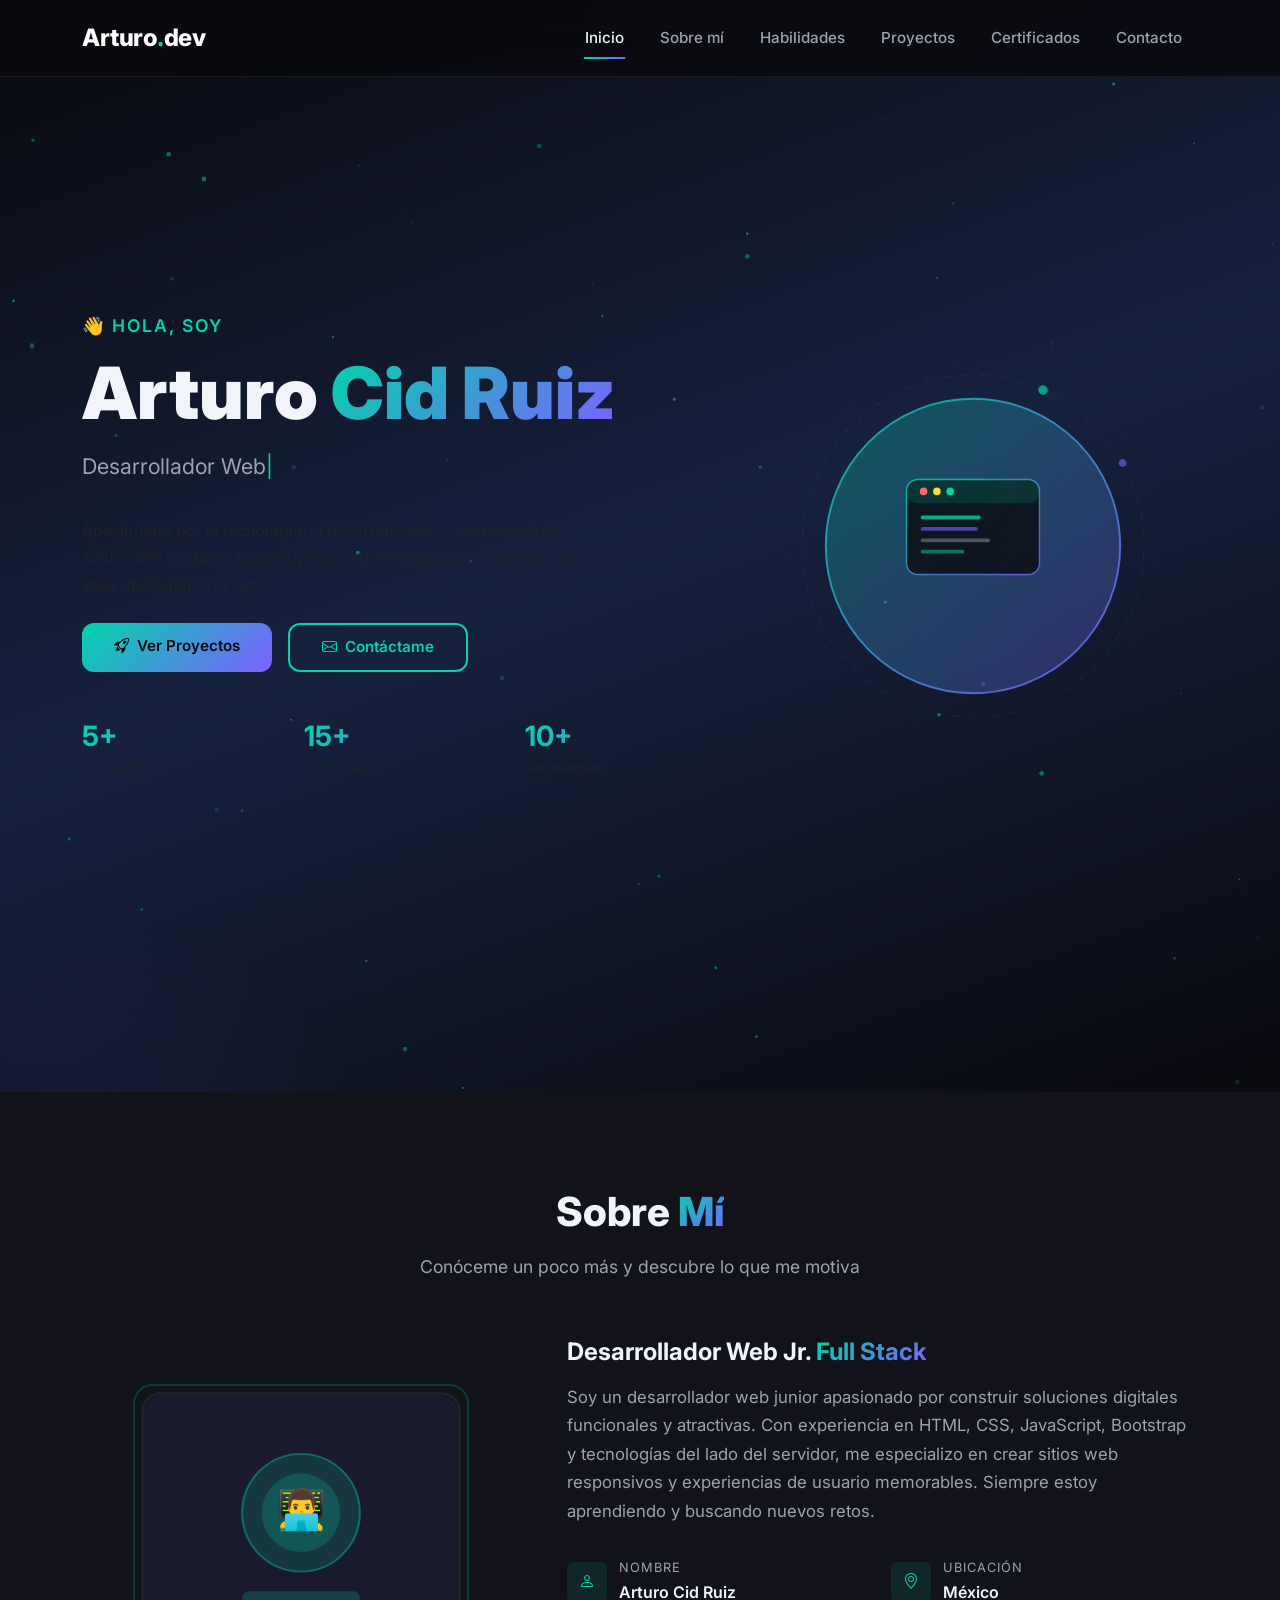
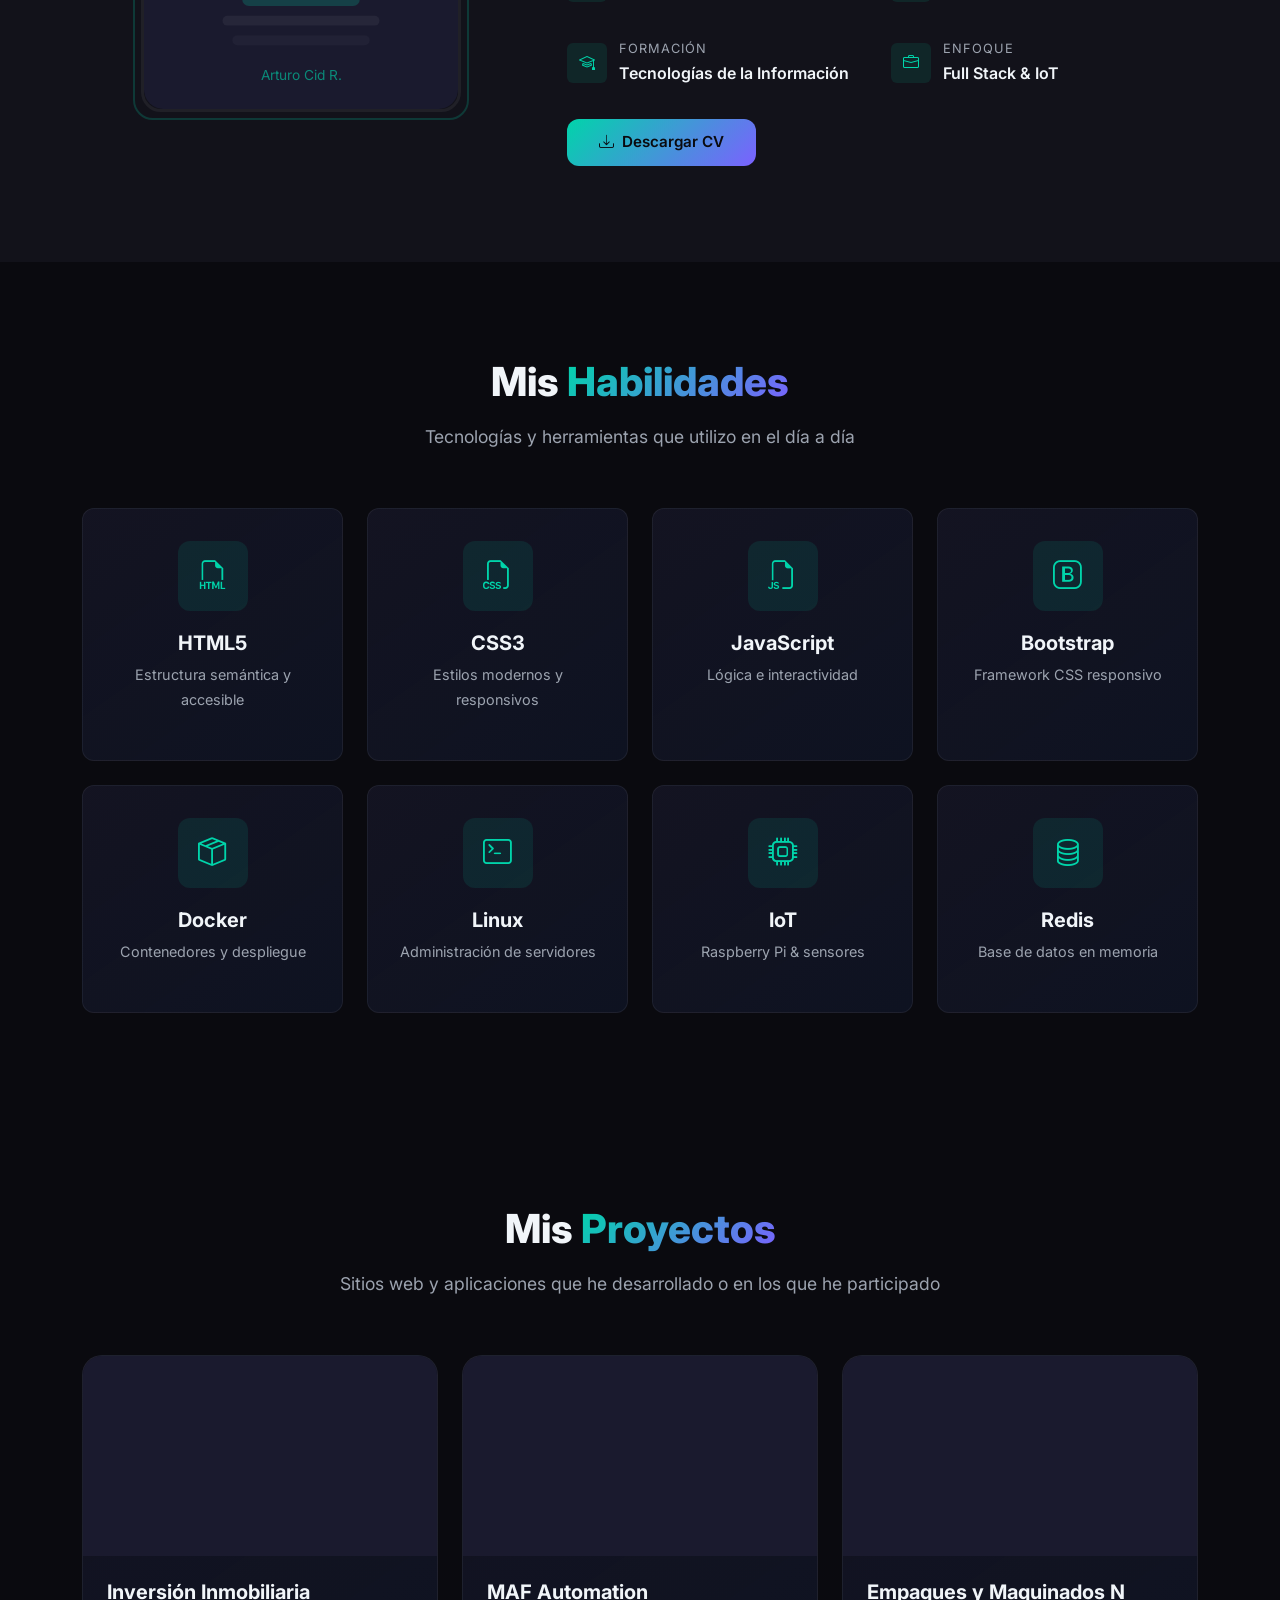
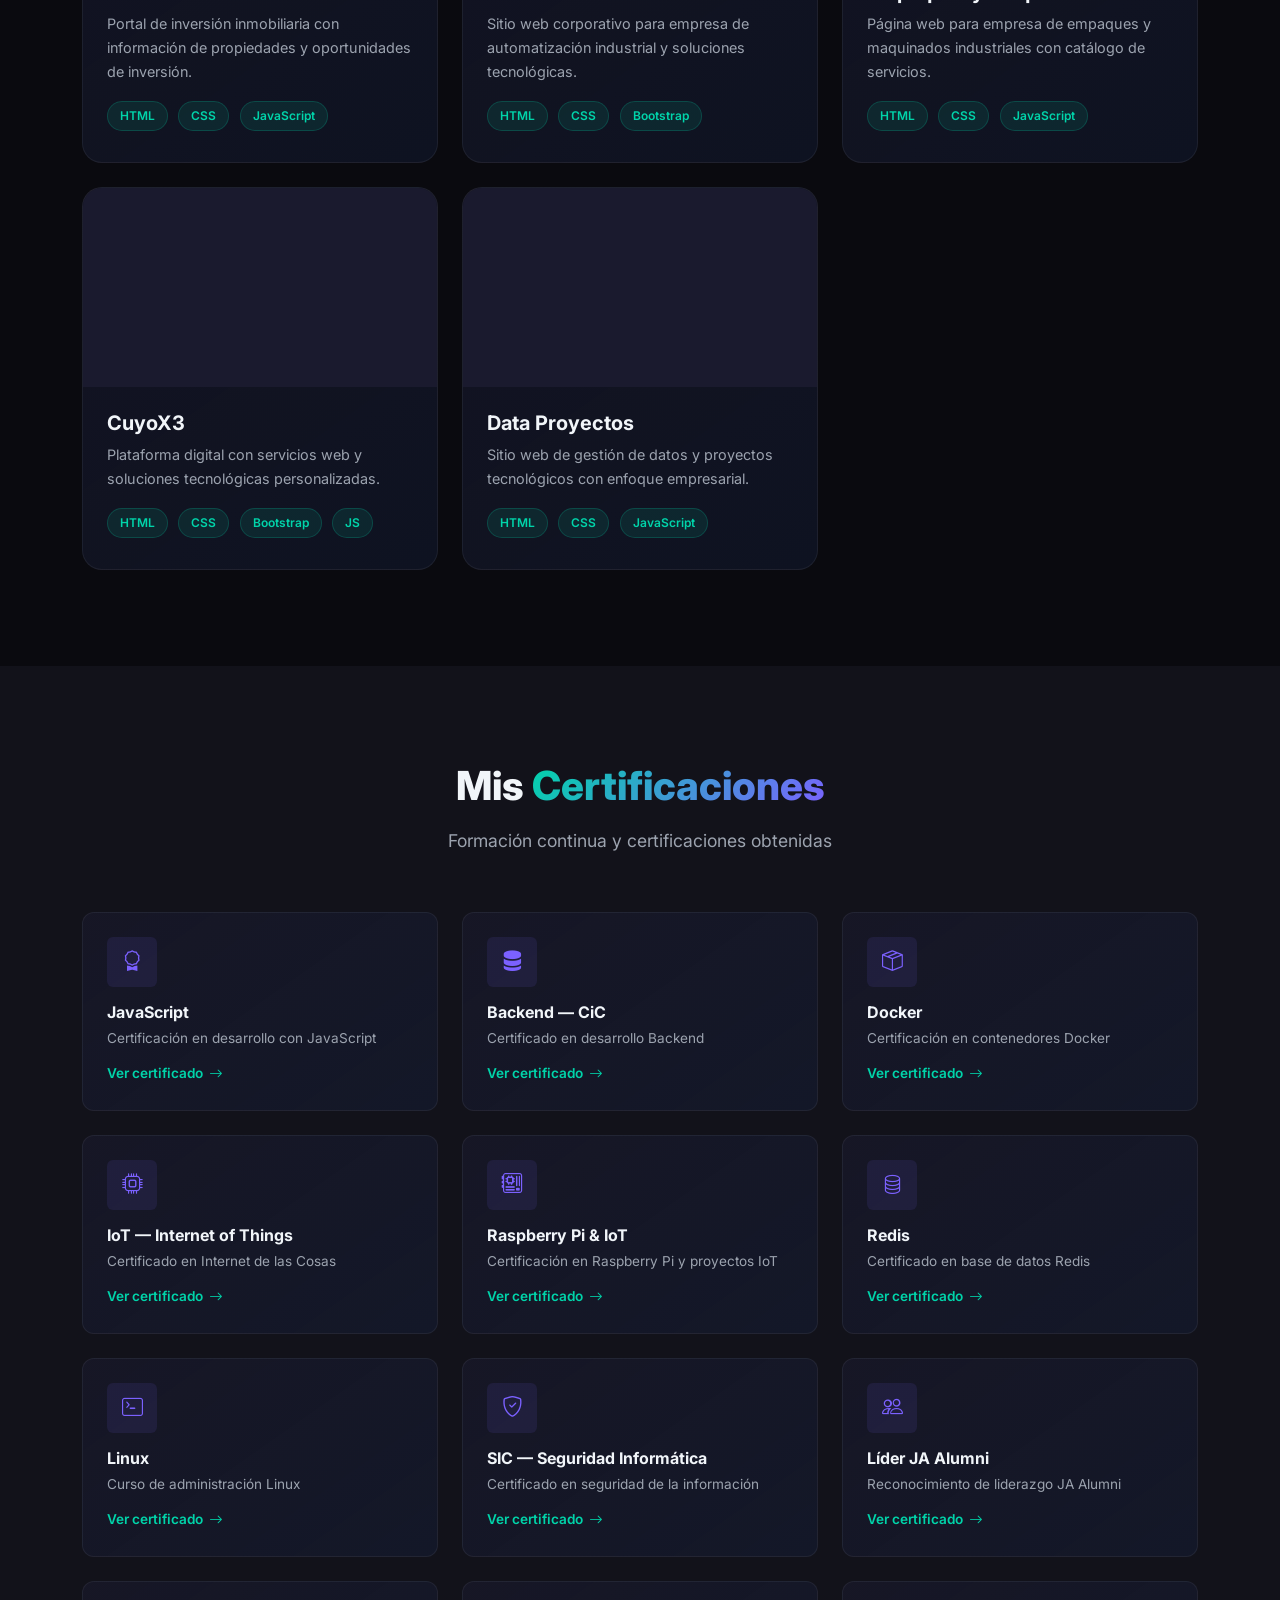
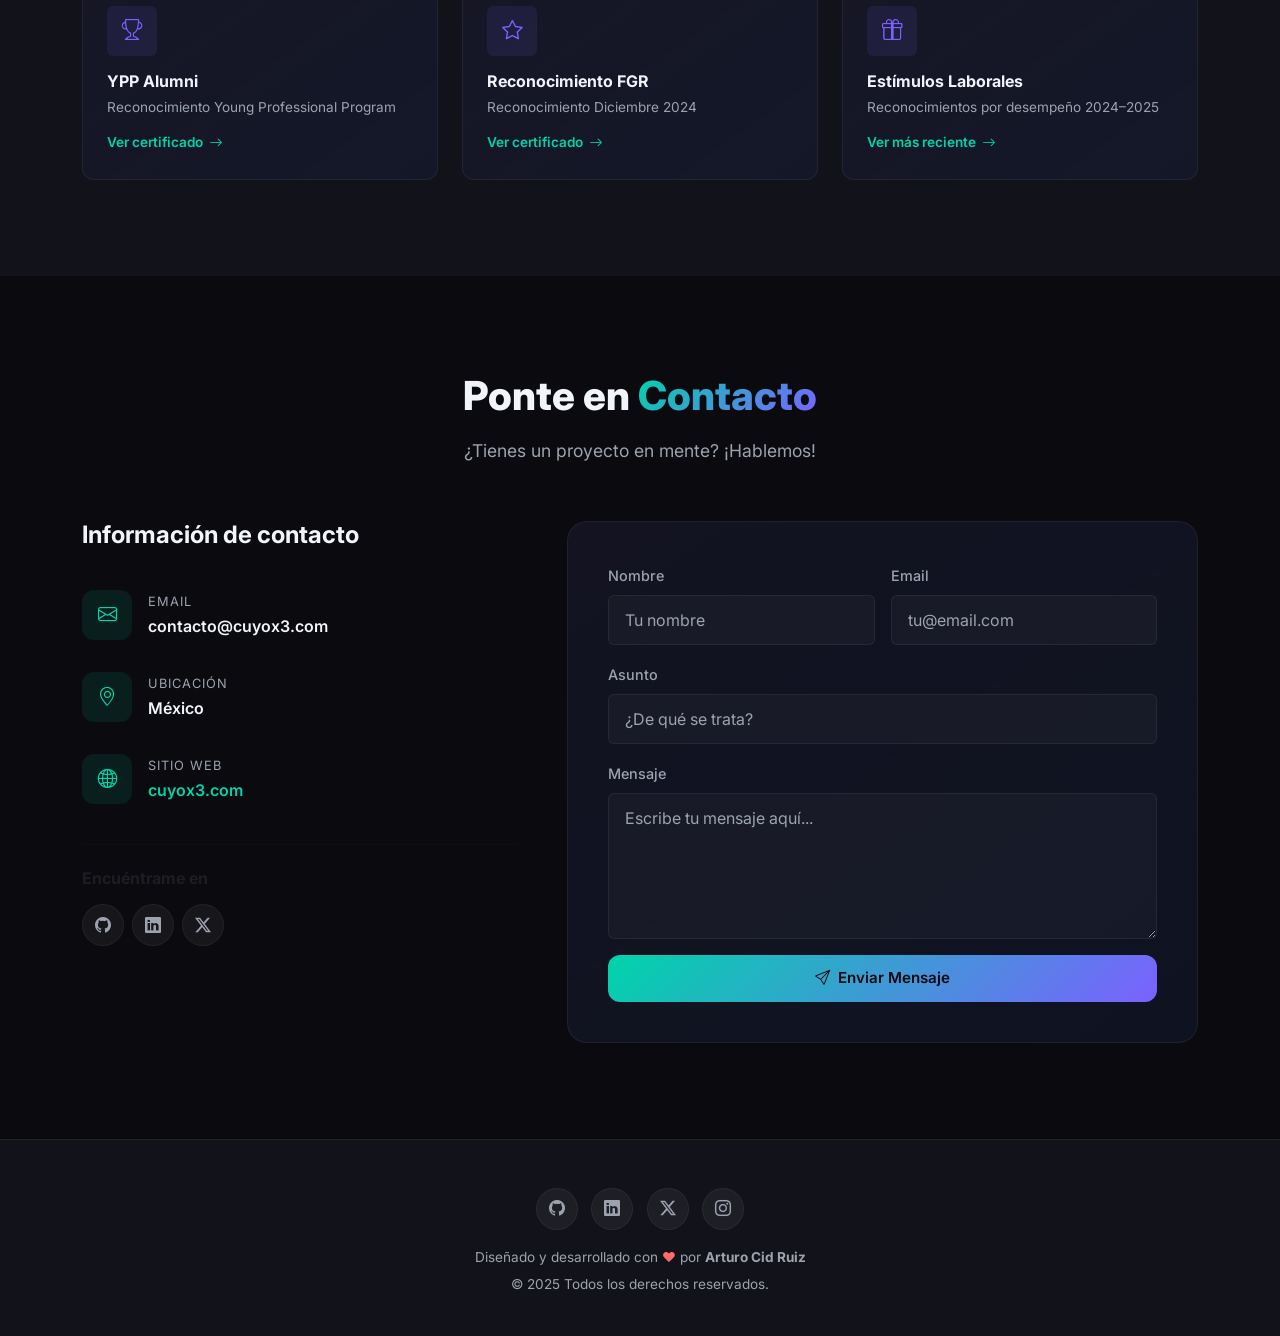
==== commit 7cf5e320: "completando" ====
--- a/index.html
+++ b/index.html
@@ -318,7 +318,7 @@
   </section>
 
   <!-- ========== PROYECTOS ========== -->
-  <section id="projects" class="about-section">
+  <section id="projects" class="projects-section">
     <div class="container">
       <h2 class="section-title fade-up">Mis <span class="highlight">Proyectos</span></h2>
       <p class="section-subtitle fade-up">Sitios web y aplicaciones que he desarrollado o en los que he participado</p>
@@ -327,9 +327,12 @@
         <!-- Proyecto 1 -->
         <div class="col-lg-4 col-md-6 fade-up" style="transition-delay: 0.05s;">
           <div class="project-card">
-            <div class="project-img-wrapper">
-              <img src="src/project-placeholder.svg" alt="Inversión Inmobiliaria" class="project-img" loading="lazy"
-                   onerror="this.style.background='linear-gradient(135deg,#1a1a2e,#16213e)'; this.style.display='block';">
+            <div class="project-img-wrapper project-iframe-wrapper">
+              <div class="project-iframe-loading">
+                <div class="iframe-spinner"></div>
+                <span>Cargando preview...</span>
+              </div>
+              <iframe src="https://inversioninmobiliaria.casa/" title="Inversión Inmobiliaria" loading="lazy" sandbox="allow-scripts allow-same-origin"></iframe>
               <div class="project-overlay">
                 <a href="https://inversioninmobiliaria.casa/" target="_blank" class="btn btn-primary-custom btn-sm">
                   <i class="bi bi-box-arrow-up-right me-1"></i>Ver sitio
@@ -351,9 +354,12 @@
         <!-- Proyecto 2 -->
         <div class="col-lg-4 col-md-6 fade-up" style="transition-delay: 0.1s;">
           <div class="project-card">
-            <div class="project-img-wrapper">
-              <img src="src/project-placeholder.svg" alt="MAF Automation" class="project-img" loading="lazy"
-                   onerror="this.style.background='linear-gradient(135deg,#1a1a2e,#16213e)'; this.style.display='block';">
+            <div class="project-img-wrapper project-iframe-wrapper">
+              <div class="project-iframe-loading">
+                <div class="iframe-spinner"></div>
+                <span>Cargando preview...</span>
+              </div>
+              <iframe src="https://mafautomation.com.mx/" title="MAF Automation" loading="lazy" sandbox="allow-scripts allow-same-origin"></iframe>
               <div class="project-overlay">
                 <a href="https://mafautomation.com.mx/" target="_blank" class="btn btn-primary-custom btn-sm">
                   <i class="bi bi-box-arrow-up-right me-1"></i>Ver sitio
@@ -375,9 +381,12 @@
         <!-- Proyecto 3 -->
         <div class="col-lg-4 col-md-6 fade-up" style="transition-delay: 0.15s;">
           <div class="project-card">
-            <div class="project-img-wrapper">
-              <img src="src/project-placeholder.svg" alt="Empaques y Maquinados N" class="project-img" loading="lazy"
-                   onerror="this.style.background='linear-gradient(135deg,#1a1a2e,#16213e)'; this.style.display='block';">
+            <div class="project-img-wrapper project-iframe-wrapper">
+              <div class="project-iframe-loading">
+                <div class="iframe-spinner"></div>
+                <span>Cargando preview...</span>
+              </div>
+              <iframe src="https://empaquesymaquinadosn.com/" title="Empaques y Maquinados N" loading="lazy" sandbox="allow-scripts allow-same-origin"></iframe>
               <div class="project-overlay">
                 <a href="https://empaquesymaquinadosn.com/" target="_blank" class="btn btn-primary-custom btn-sm">
                   <i class="bi bi-box-arrow-up-right me-1"></i>Ver sitio
@@ -399,9 +408,12 @@
         <!-- Proyecto 4 -->
         <div class="col-lg-4 col-md-6 fade-up" style="transition-delay: 0.2s;">
           <div class="project-card">
-            <div class="project-img-wrapper">
-              <img src="src/project-placeholder.svg" alt="CuyoX3" class="project-img" loading="lazy"
-                   onerror="this.style.background='linear-gradient(135deg,#1a1a2e,#16213e)'; this.style.display='block';">
+            <div class="project-img-wrapper project-iframe-wrapper">
+              <div class="project-iframe-loading">
+                <div class="iframe-spinner"></div>
+                <span>Cargando preview...</span>
+              </div>
+              <iframe src="https://cuyox3.com/" title="CuyoX3" loading="lazy" sandbox="allow-scripts allow-same-origin"></iframe>
               <div class="project-overlay">
                 <a href="https://cuyox3.com/" target="_blank" class="btn btn-primary-custom btn-sm">
                   <i class="bi bi-box-arrow-up-right me-1"></i>Ver sitio
@@ -424,9 +436,12 @@
         <!-- Proyecto 5 -->
         <div class="col-lg-4 col-md-6 fade-up" style="transition-delay: 0.25s;">
           <div class="project-card">
-            <div class="project-img-wrapper">
-              <img src="src/project-placeholder.svg" alt="Data Proyectos" class="project-img" loading="lazy"
-                   onerror="this.style.background='linear-gradient(135deg,#1a1a2e,#16213e)'; this.style.display='block';">
+            <div class="project-img-wrapper project-iframe-wrapper">
+              <div class="project-iframe-loading">
+                <div class="iframe-spinner"></div>
+                <span>Cargando preview...</span>
+              </div>
+              <iframe src="https://dataproyectos.mx/" title="Data Proyectos" loading="lazy" sandbox="allow-scripts allow-same-origin"></iframe>
               <div class="project-overlay">
                 <a href="https://dataproyectos.mx/" target="_blank" class="btn btn-primary-custom btn-sm">
                   <i class="bi bi-box-arrow-up-right me-1"></i>Ver sitio
@@ -461,7 +476,7 @@
             <div class="cert-icon"><i class="bi bi-award"></i></div>
             <h6>JavaScript</h6>
             <p class="cert-issuer">Certificación en desarrollo con JavaScript</p>
-            <a href="docs/_Certificado JavaScript .pdf" target="_blank" class="btn-view-cert">
+            <a href="javascript:void(0)" onclick="openPdfModal('docs/_Certificado JavaScript .pdf', 'Certificado JavaScript')" class="btn-view-cert">
               Ver certificado <i class="bi bi-arrow-right"></i>
             </a>
           </div>
@@ -473,7 +488,7 @@
             <div class="cert-icon"><i class="bi bi-server"></i></div>
             <h6>Backend — CiC</h6>
             <p class="cert-issuer">Certificado en desarrollo Backend</p>
-            <a href="docs/Certificado_Backend_CiC.pdf" target="_blank" class="btn-view-cert">
+            <a href="javascript:void(0)" onclick="openPdfModal('docs/Certificado_Backend_CiC.pdf', 'Certificado Backend — CiC')" class="btn-view-cert">
               Ver certificado <i class="bi bi-arrow-right"></i>
             </a>
           </div>
@@ -485,7 +500,7 @@
             <div class="cert-icon"><i class="bi bi-box-seam"></i></div>
             <h6>Docker</h6>
             <p class="cert-issuer">Certificación en contenedores Docker</p>
-            <a href="docs/Certificado_DOCKER.pdf" target="_blank" class="btn-view-cert">
+            <a href="javascript:void(0)" onclick="openPdfModal('docs/Certificado_DOCKER.pdf', 'Certificado Docker')" class="btn-view-cert">
               Ver certificado <i class="bi bi-arrow-right"></i>
             </a>
           </div>
@@ -497,7 +512,7 @@
             <div class="cert-icon"><i class="bi bi-cpu"></i></div>
             <h6>IoT — Internet of Things</h6>
             <p class="cert-issuer">Certificado en Internet de las Cosas</p>
-            <a href="docs/IoT_Certificado.pdf" target="_blank" class="btn-view-cert">
+            <a href="javascript:void(0)" onclick="openPdfModal('docs/IoT_Certificado.pdf', 'Certificado IoT')" class="btn-view-cert">
               Ver certificado <i class="bi bi-arrow-right"></i>
             </a>
           </div>
@@ -509,7 +524,7 @@
             <div class="cert-icon"><i class="bi bi-motherboard"></i></div>
             <h6>Raspberry Pi & IoT</h6>
             <p class="cert-issuer">Certificación en Raspberry Pi y proyectos IoT</p>
-            <a href="docs/Certificado_Raspberry-IOT.pdf" target="_blank" class="btn-view-cert">
+            <a href="javascript:void(0)" onclick="openPdfModal('docs/Certificado_Raspberry-IOT.pdf', 'Certificado Raspberry Pi & IoT')" class="btn-view-cert">
               Ver certificado <i class="bi bi-arrow-right"></i>
             </a>
           </div>
@@ -521,7 +536,7 @@
             <div class="cert-icon"><i class="bi bi-database"></i></div>
             <h6>Redis</h6>
             <p class="cert-issuer">Certificado en base de datos Redis</p>
-            <a href="docs/Redis_Certificado.pdf" target="_blank" class="btn-view-cert">
+            <a href="javascript:void(0)" onclick="openPdfModal('docs/Redis_Certificado.pdf', 'Certificado Redis')" class="btn-view-cert">
               Ver certificado <i class="bi bi-arrow-right"></i>
             </a>
           </div>
@@ -533,7 +548,7 @@
             <div class="cert-icon"><i class="bi bi-terminal"></i></div>
             <h6>Linux</h6>
             <p class="cert-issuer">Curso de administración Linux</p>
-            <a href="docs/Curso de Linux.pdf" target="_blank" class="btn-view-cert">
+            <a href="javascript:void(0)" onclick="openPdfModal('docs/Curso de Linux.pdf', 'Curso de Linux')" class="btn-view-cert">
               Ver certificado <i class="bi bi-arrow-right"></i>
             </a>
           </div>
@@ -545,7 +560,7 @@
             <div class="cert-icon"><i class="bi bi-shield-check"></i></div>
             <h6>SIC — Seguridad Informática</h6>
             <p class="cert-issuer">Certificado en seguridad de la información</p>
-            <a href="docs/Certificado_SIC.pdf" target="_blank" class="btn-view-cert">
+            <a href="javascript:void(0)" onclick="openPdfModal('docs/Certificado_SIC.pdf', 'Certificado SIC')" class="btn-view-cert">
               Ver certificado <i class="bi bi-arrow-right"></i>
             </a>
           </div>
@@ -557,7 +572,7 @@
             <div class="cert-icon"><i class="bi bi-people"></i></div>
             <h6>Líder JA Alumni</h6>
             <p class="cert-issuer">Reconocimiento de liderazgo JA Alumni</p>
-            <a href="docs/Líder_Ja_Alumni.pdf" target="_blank" class="btn-view-cert">
+            <a href="javascript:void(0)" onclick="openPdfModal('docs/Líder_Ja_Alumni.pdf', 'Líder JA Alumni')" class="btn-view-cert">
               Ver certificado <i class="bi bi-arrow-right"></i>
             </a>
           </div>
@@ -569,7 +584,7 @@
             <div class="cert-icon"><i class="bi bi-trophy"></i></div>
             <h6>YPP Alumni</h6>
             <p class="cert-issuer">Reconocimiento Young Professional Program</p>
-            <a href="docs/Reconocimiento YPP Alumn-31.pdf" target="_blank" class="btn-view-cert">
+            <a href="javascript:void(0)" onclick="openPdfModal('docs/Reconocimiento YPP Alumn-31.pdf', 'Reconocimiento YPP Alumni')" class="btn-view-cert">
               Ver certificado <i class="bi bi-arrow-right"></i>
             </a>
           </div>
@@ -581,7 +596,7 @@
             <div class="cert-icon"><i class="bi bi-star"></i></div>
             <h6>Reconocimiento FGR</h6>
             <p class="cert-issuer">Reconocimiento Diciembre 2024</p>
-            <a href="docs/Reconocimiento FGR Diciembre 2024.pdf" target="_blank" class="btn-view-cert">
+            <a href="javascript:void(0)" onclick="openPdfModal('docs/Reconocimiento FGR Diciembre 2024.pdf', 'Reconocimiento FGR')" class="btn-view-cert">
               Ver certificado <i class="bi bi-arrow-right"></i>
             </a>
           </div>
@@ -593,7 +608,7 @@
             <div class="cert-icon"><i class="bi bi-gift"></i></div>
             <h6>Estímulos Laborales</h6>
             <p class="cert-issuer">Reconocimientos por desempeño 2024–2025</p>
-            <a href="docs/Estimulo_Junio_2025.pdf" target="_blank" class="btn-view-cert">
+            <a href="javascript:void(0)" onclick="openPdfModal('docs/Estimulo_Junio_2025.pdf', 'Estímulo Junio 2025')" class="btn-view-cert">
               Ver más reciente <i class="bi bi-arrow-right"></i>
             </a>
           </div>
@@ -700,6 +715,34 @@
     <i class="bi bi-chevron-up"></i>
   </button>
 
+  <!-- ========== PDF VIEWER MODAL ========== -->
+  <div id="pdfModal" class="pdf-modal-overlay">
+    <div class="pdf-modal-container">
+      <div class="pdf-modal-header">
+        <div class="pdf-modal-title" id="pdfModalTitle">
+          <i class="bi bi-file-earmark-text"></i> Documento
+        </div>
+        <div class="pdf-modal-actions">
+          <a id="pdfModalDownload" href="#" download class="pdf-action-btn" title="Descargar">
+            <i class="bi bi-download"></i>
+          </a>
+          <a id="pdfModalNewTab" href="#" target="_blank" class="pdf-action-btn" title="Abrir en nueva pestaña">
+            <i class="bi bi-box-arrow-up-right"></i>
+          </a>
+          <button onclick="closePdfModal()" class="pdf-action-btn pdf-close-btn" title="Cerrar">
+            <i class="bi bi-x-lg"></i>
+          </button>
+        </div>
+      </div>
+      <div class="pdf-modal-body" id="pdfModalBody">
+        <div class="pdf-modal-loading" id="pdfModalLoading">
+          <div class="pdf-spinner"></div>
+          <span>Cargando documento...</span>
+        </div>
+      </div>
+    </div>
+  </div>
+
   <!-- Bootstrap 5 JS -->
   <script src="https://cdn.jsdelivr.net/npm/bootstrap@5.3.3/dist/js/bootstrap.bundle.min.js"></script>
 
--- a/styles/main.css
+++ b/styles/main.css
@@ -286,6 +286,14 @@
 }
 
 .hero-name .gradient-text {
+  background: var(--gradient-primary);
+  -webkit-background-clip: text;
+  -webkit-text-fill-color: transparent;
+  background-clip: text;
+}
+
+/* Clase global reutilizable */
+.gradient-text {
   background: var(--gradient-primary);
   -webkit-background-clip: text;
   -webkit-text-fill-color: transparent;
@@ -830,6 +838,316 @@
   z-index: 1;
 }
 
+/* ---------- Social Link (sección contacto) ---------- */
+.social-link {
+  width: 42px;
+  height: 42px;
+  border-radius: 50%;
+  background: rgba(255, 255, 255, 0.05);
+  border: 1px solid var(--color-border);
+  display: inline-flex;
+  align-items: center;
+  justify-content: center;
+  color: var(--color-text-muted);
+  font-size: 1rem;
+  transition: all var(--transition-base);
+}
+
+.social-link:hover {
+  background: rgba(var(--color-primary-rgb), 0.15);
+  border-color: var(--color-primary);
+  color: var(--color-primary);
+  transform: translateY(-3px);
+}
+
+/* ---------- Sección Proyectos (fondo propio) ---------- */
+.projects-section {
+  background: var(--color-bg);
+}
+
+/* ---------- Iframe Preview para Proyectos ---------- */
+.project-iframe-wrapper {
+  position: relative;
+  width: 100%;
+  padding-top: 56.25%; /* 16:9 */
+  overflow: hidden;
+  background: var(--color-bg-card);
+}
+
+.project-iframe-wrapper iframe {
+  position: absolute;
+  top: 0;
+  left: 0;
+  width: 200%;
+  height: 200%;
+  border: none;
+  transform: scale(0.5);
+  transform-origin: top left;
+  pointer-events: none;
+  transition: opacity 0.4s ease;
+}
+
+.project-iframe-wrapper iframe.loaded {
+  opacity: 1;
+}
+
+.project-iframe-loading {
+  position: absolute;
+  inset: 0;
+  display: flex;
+  flex-direction: column;
+  align-items: center;
+  justify-content: center;
+  background: var(--color-bg-card);
+  z-index: 2;
+  transition: opacity 0.4s ease, visibility 0.4s ease;
+}
+
+.project-iframe-loading.hidden {
+  opacity: 0;
+  visibility: hidden;
+  pointer-events: none;
+}
+
+.project-iframe-loading .iframe-spinner {
+  width: 32px;
+  height: 32px;
+  border: 3px solid var(--color-border);
+  border-top-color: var(--color-primary);
+  border-radius: 50%;
+  animation: spin 0.8s linear infinite;
+  margin-bottom: 0.75rem;
+}
+
+.project-iframe-loading span {
+  color: var(--color-text-muted);
+  font-size: 0.8rem;
+}
+
+.project-iframe-fallback {
+  position: absolute;
+  inset: 0;
+  display: flex;
+  flex-direction: column;
+  align-items: center;
+  justify-content: center;
+  background: linear-gradient(135deg, var(--color-bg-card), var(--color-surface));
+  z-index: 3;
+  padding: 1.5rem;
+  text-align: center;
+}
+
+.project-iframe-fallback i {
+  font-size: 2.5rem;
+  color: var(--color-primary);
+  margin-bottom: 0.75rem;
+  opacity: 0.7;
+}
+
+.project-iframe-fallback span {
+  color: var(--color-text-muted);
+  font-size: 0.85rem;
+}
+
+/* ---------- PDF Viewer Modal ---------- */
+.pdf-modal-overlay {
+  position: fixed;
+  inset: 0;
+  background: rgba(0, 0, 0, 0.8);
+  backdrop-filter: blur(12px);
+  -webkit-backdrop-filter: blur(12px);
+  z-index: 10000;
+  display: flex;
+  align-items: center;
+  justify-content: center;
+  opacity: 0;
+  visibility: hidden;
+  transition: opacity 0.35s ease, visibility 0.35s ease;
+  padding: 1.5rem;
+}
+
+.pdf-modal-overlay.active {
+  opacity: 1;
+  visibility: visible;
+}
+
+.pdf-modal-container {
+  background: var(--color-bg-alt);
+  border: 1px solid var(--color-border);
+  border-radius: var(--radius-lg);
+  width: 100%;
+  max-width: 960px;
+  height: 90vh;
+  display: flex;
+  flex-direction: column;
+  overflow: hidden;
+  box-shadow: 0 25px 80px rgba(0, 0, 0, 0.6);
+  transform: scale(0.9) translateY(20px);
+  transition: transform 0.35s cubic-bezier(0.4, 0, 0.2, 1);
+}
+
+.pdf-modal-overlay.active .pdf-modal-container {
+  transform: scale(1) translateY(0);
+}
+
+.pdf-modal-header {
+  display: flex;
+  align-items: center;
+  justify-content: space-between;
+  padding: 1rem 1.5rem;
+  border-bottom: 1px solid var(--color-border);
+  background: rgba(10, 10, 15, 0.5);
+  flex-shrink: 0;
+}
+
+.pdf-modal-title {
+  font-weight: 700;
+  font-size: 1rem;
+  color: var(--color-text-heading);
+  display: flex;
+  align-items: center;
+  gap: 0.5rem;
+  white-space: nowrap;
+  overflow: hidden;
+  text-overflow: ellipsis;
+  min-width: 0;
+  flex: 1;
+}
+
+.pdf-modal-title i {
+  color: var(--color-primary);
+  flex-shrink: 0;
+}
+
+.pdf-modal-actions {
+  display: flex;
+  align-items: center;
+  gap: 0.5rem;
+  flex-shrink: 0;
+  margin-left: 1rem;
+}
+
+.pdf-modal-actions .pdf-action-btn {
+  width: 36px;
+  height: 36px;
+  border-radius: var(--radius-sm);
+  border: 1px solid var(--color-border);
+  background: rgba(255, 255, 255, 0.03);
+  color: var(--color-text-muted);
+  display: flex;
+  align-items: center;
+  justify-content: center;
+  cursor: pointer;
+  transition: all var(--transition-fast);
+  font-size: 1rem;
+}
+
+.pdf-modal-actions .pdf-action-btn:hover {
+  background: rgba(var(--color-primary-rgb), 0.15);
+  border-color: var(--color-primary);
+  color: var(--color-primary);
+}
+
+.pdf-modal-actions .pdf-close-btn {
+  background: rgba(255, 107, 107, 0.1);
+  border-color: rgba(255, 107, 107, 0.3);
+  color: var(--color-accent);
+}
+
+.pdf-modal-actions .pdf-close-btn:hover {
+  background: rgba(255, 107, 107, 0.25);
+  border-color: var(--color-accent);
+}
+
+.pdf-modal-body {
+  flex: 1;
+  position: relative;
+  overflow: hidden;
+}
+
+.pdf-modal-body iframe {
+  width: 100%;
+  height: 100%;
+  border: none;
+}
+
+.pdf-modal-body img {
+  width: 100%;
+  height: 100%;
+  object-fit: contain;
+  padding: 1rem;
+}
+
+.pdf-modal-loading {
+  position: absolute;
+  inset: 0;
+  display: flex;
+  flex-direction: column;
+  align-items: center;
+  justify-content: center;
+  background: var(--color-bg-alt);
+  z-index: 2;
+  transition: opacity 0.4s ease, visibility 0.4s ease;
+}
+
+.pdf-modal-loading.hidden {
+  opacity: 0;
+  visibility: hidden;
+}
+
+.pdf-modal-loading .pdf-spinner {
+  width: 40px;
+  height: 40px;
+  border: 3px solid var(--color-border);
+  border-top-color: var(--color-primary);
+  border-radius: 50%;
+  animation: spin 0.8s linear infinite;
+  margin-bottom: 1rem;
+}
+
+.pdf-modal-loading span {
+  color: var(--color-text-muted);
+  font-size: 0.9rem;
+}
+
+/* ---------- Toast de notificación ---------- */
+.toast-notification {
+  position: fixed;
+  bottom: 2rem;
+  left: 50%;
+  transform: translateX(-50%) translateY(100px);
+  background: var(--color-bg-card);
+  border: 1px solid var(--color-border);
+  border-radius: var(--radius-md);
+  padding: 1rem 1.5rem;
+  color: var(--color-text);
+  font-size: 0.9rem;
+  font-weight: 500;
+  display: flex;
+  align-items: center;
+  gap: 0.75rem;
+  z-index: 10001;
+  box-shadow: var(--shadow-lg);
+  opacity: 0;
+  transition: all 0.4s cubic-bezier(0.4, 0, 0.2, 1);
+  pointer-events: none;
+}
+
+.toast-notification.show {
+  opacity: 1;
+  transform: translateX(-50%) translateY(0);
+  pointer-events: auto;
+}
+
+.toast-notification.success {
+  border-color: rgba(var(--color-primary-rgb), 0.4);
+}
+
+.toast-notification.success i {
+  color: var(--color-primary);
+  font-size: 1.2rem;
+}
+
 /* ---------- Responsive ---------- */
 @media (max-width: 991.98px) {
   .section-title {
@@ -869,4 +1187,21 @@
   .contact-card {
     padding: 1.5rem;
   }
-}
+
+  .pdf-modal-overlay {
+    padding: 0.5rem;
+  }
+
+  .pdf-modal-container {
+    height: 95vh;
+    border-radius: var(--radius-md);
+  }
+
+  .pdf-modal-header {
+    padding: 0.75rem 1rem;
+  }
+
+  .pdf-modal-title {
+    font-size: 0.85rem;
+  }
+}
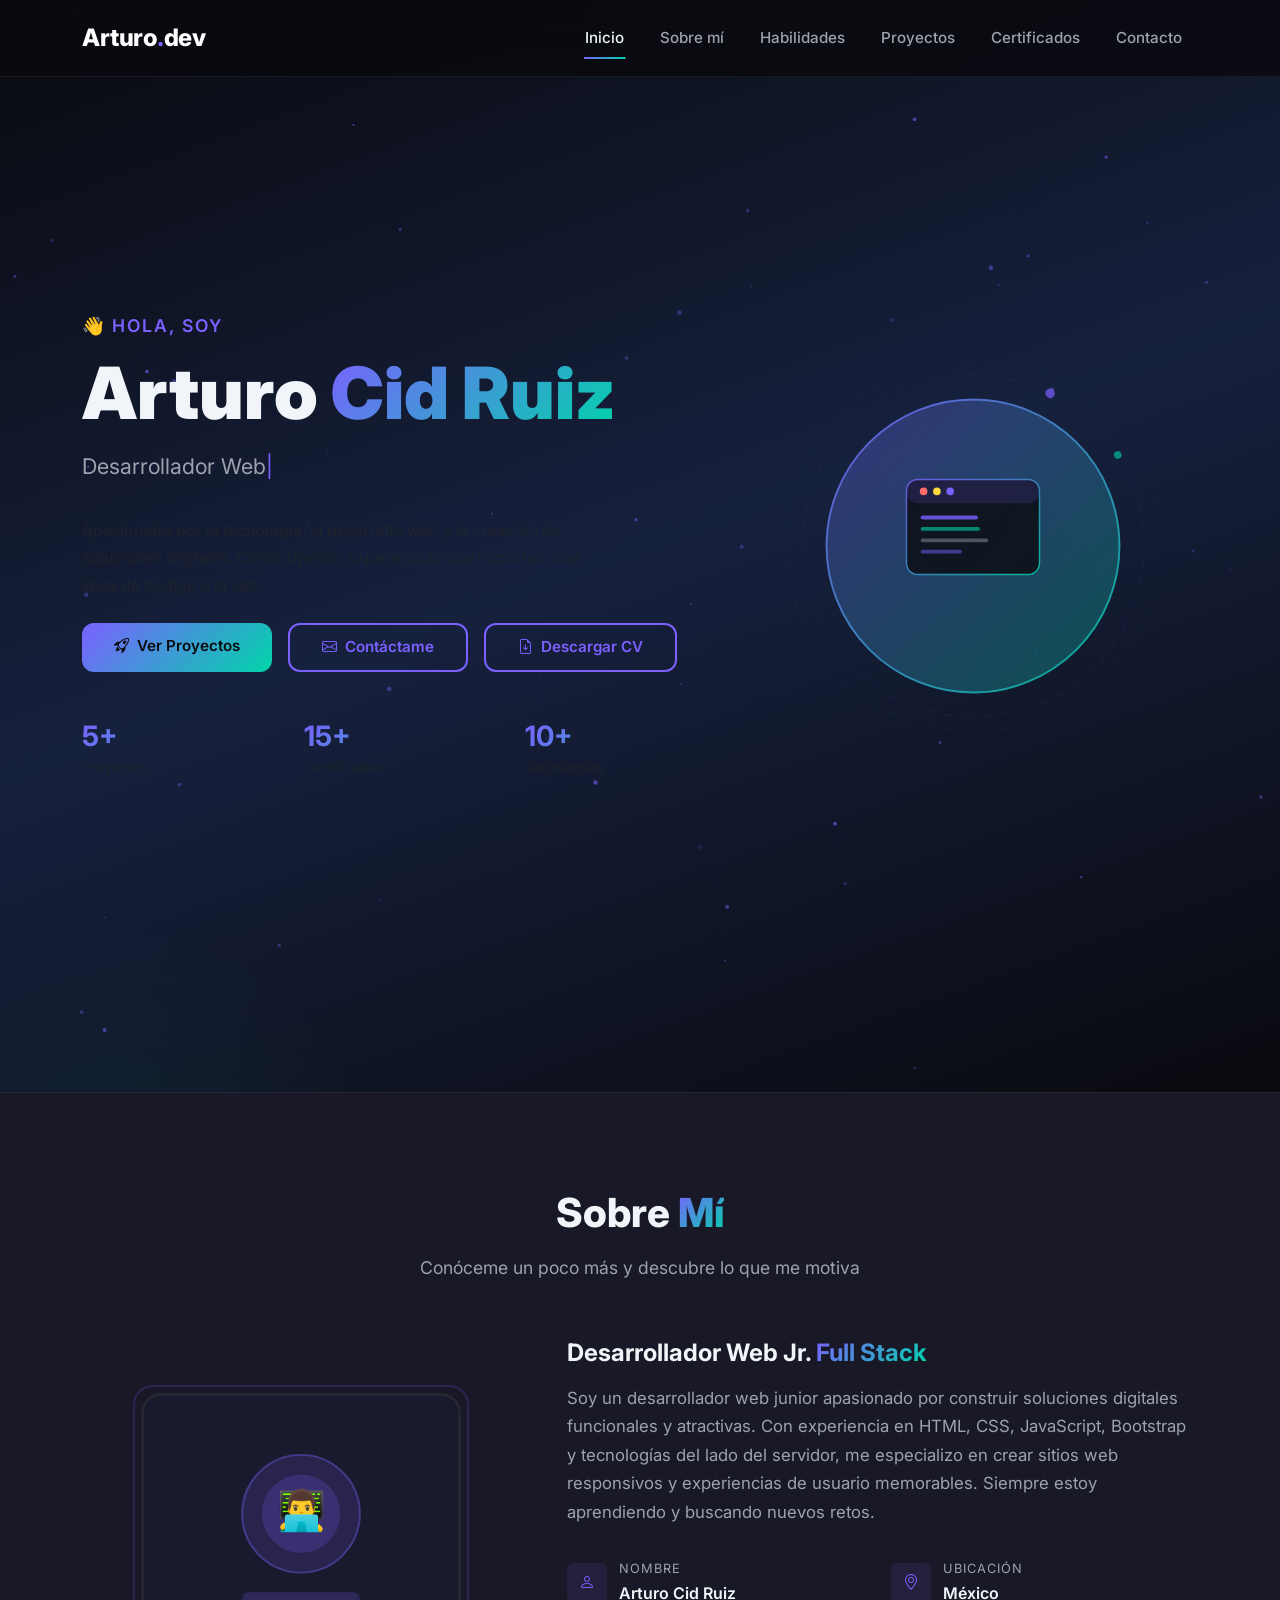
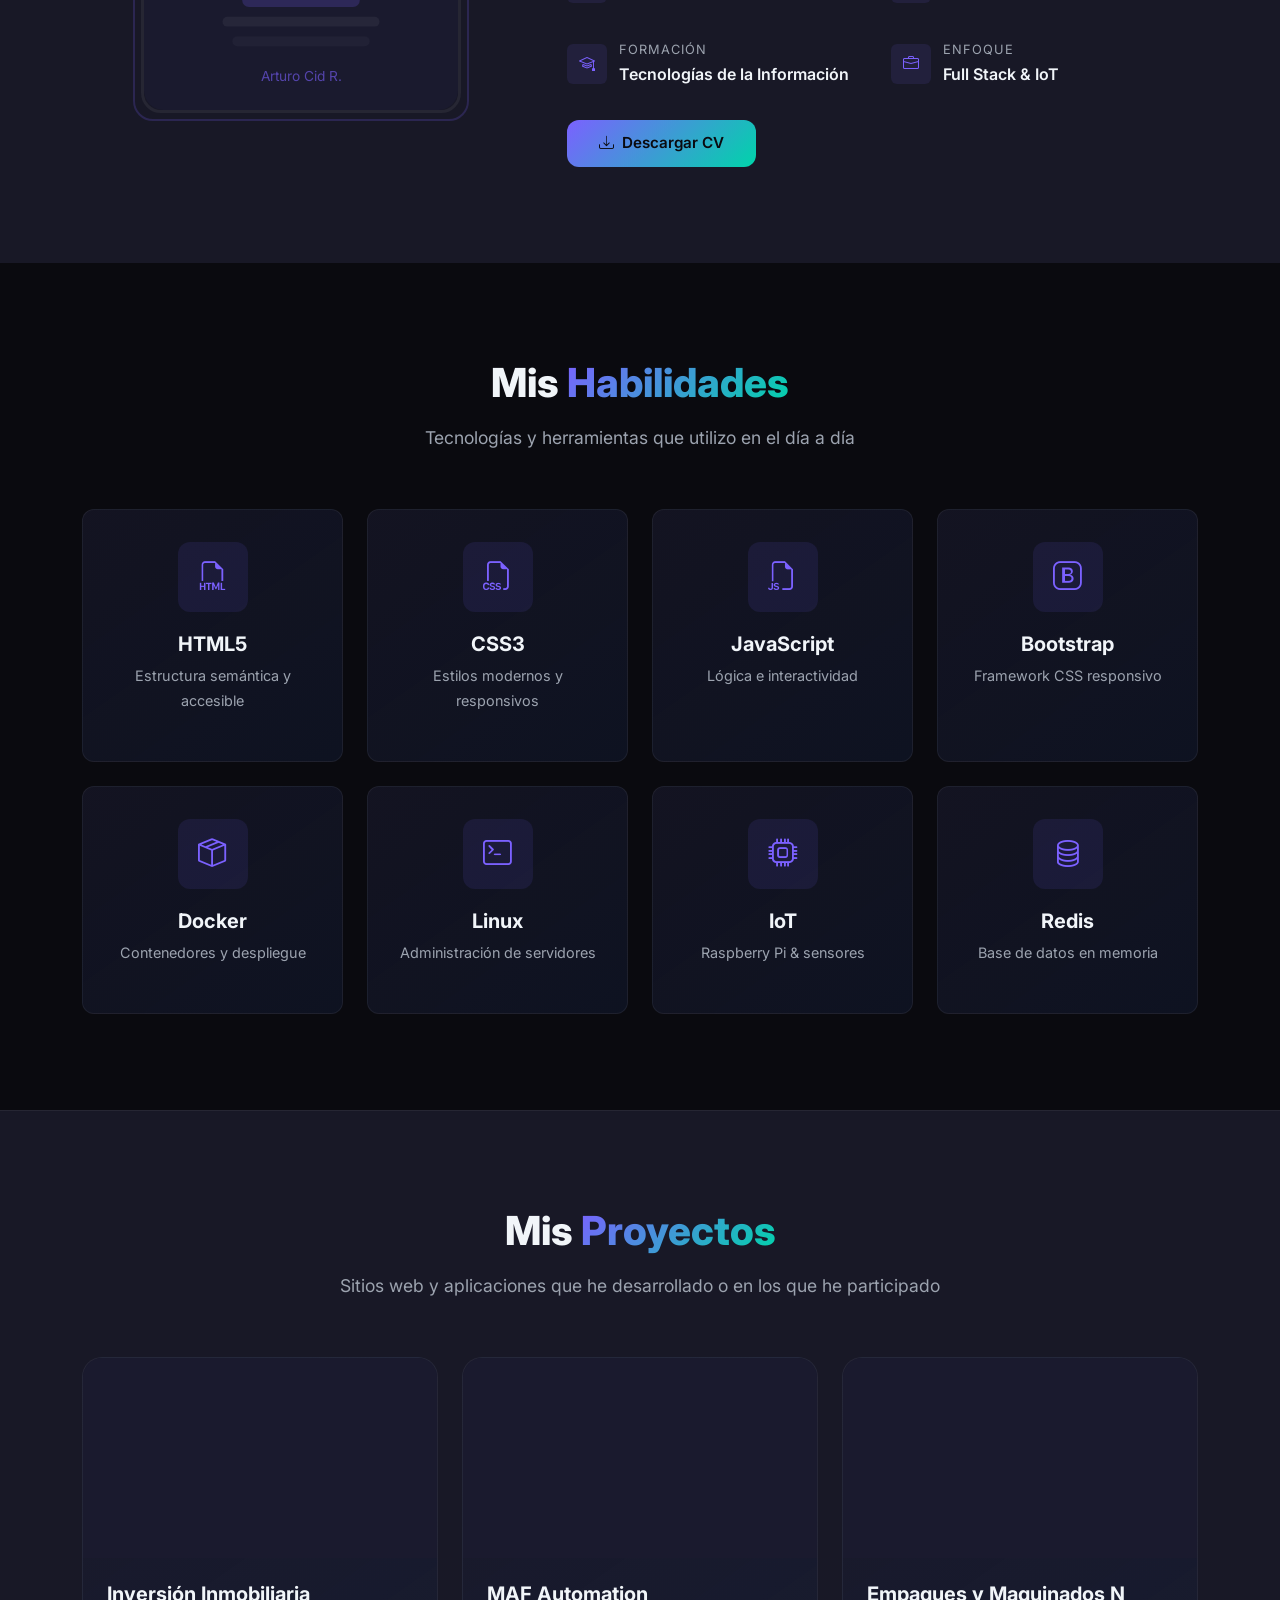
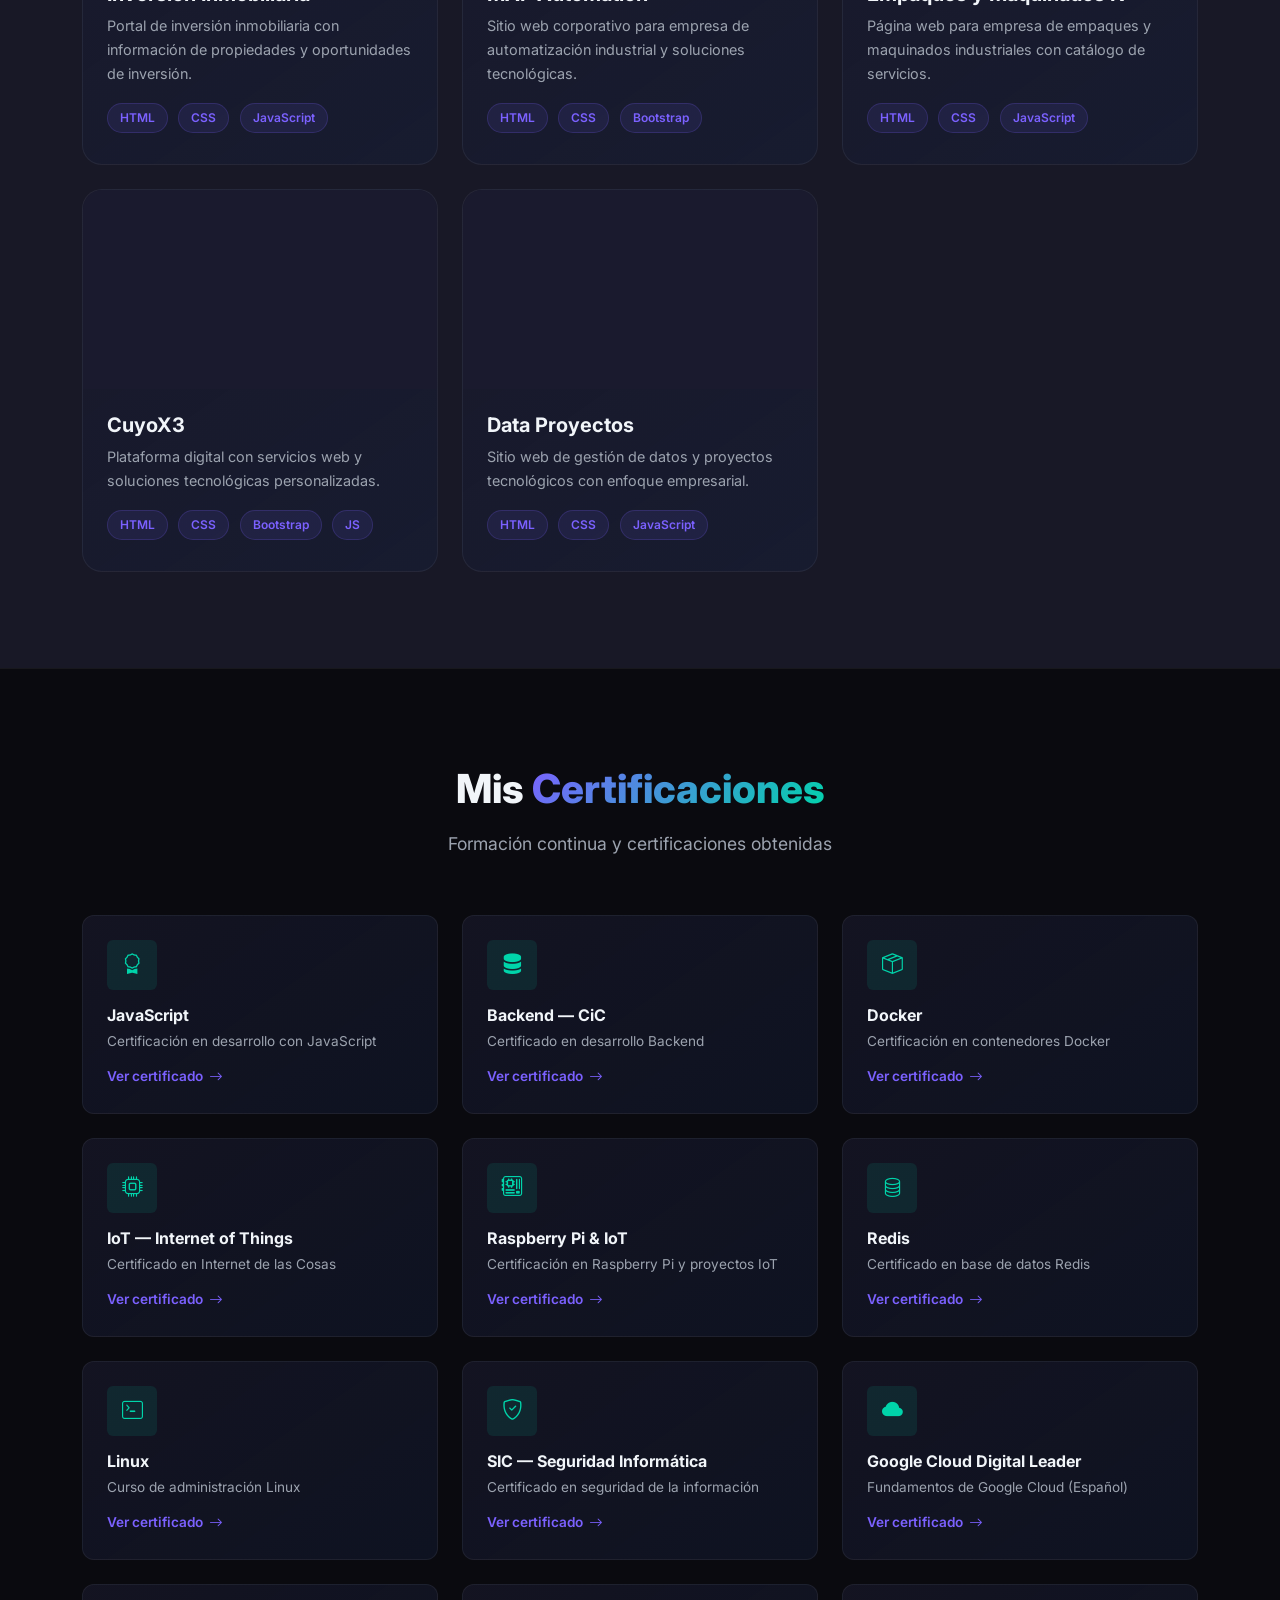
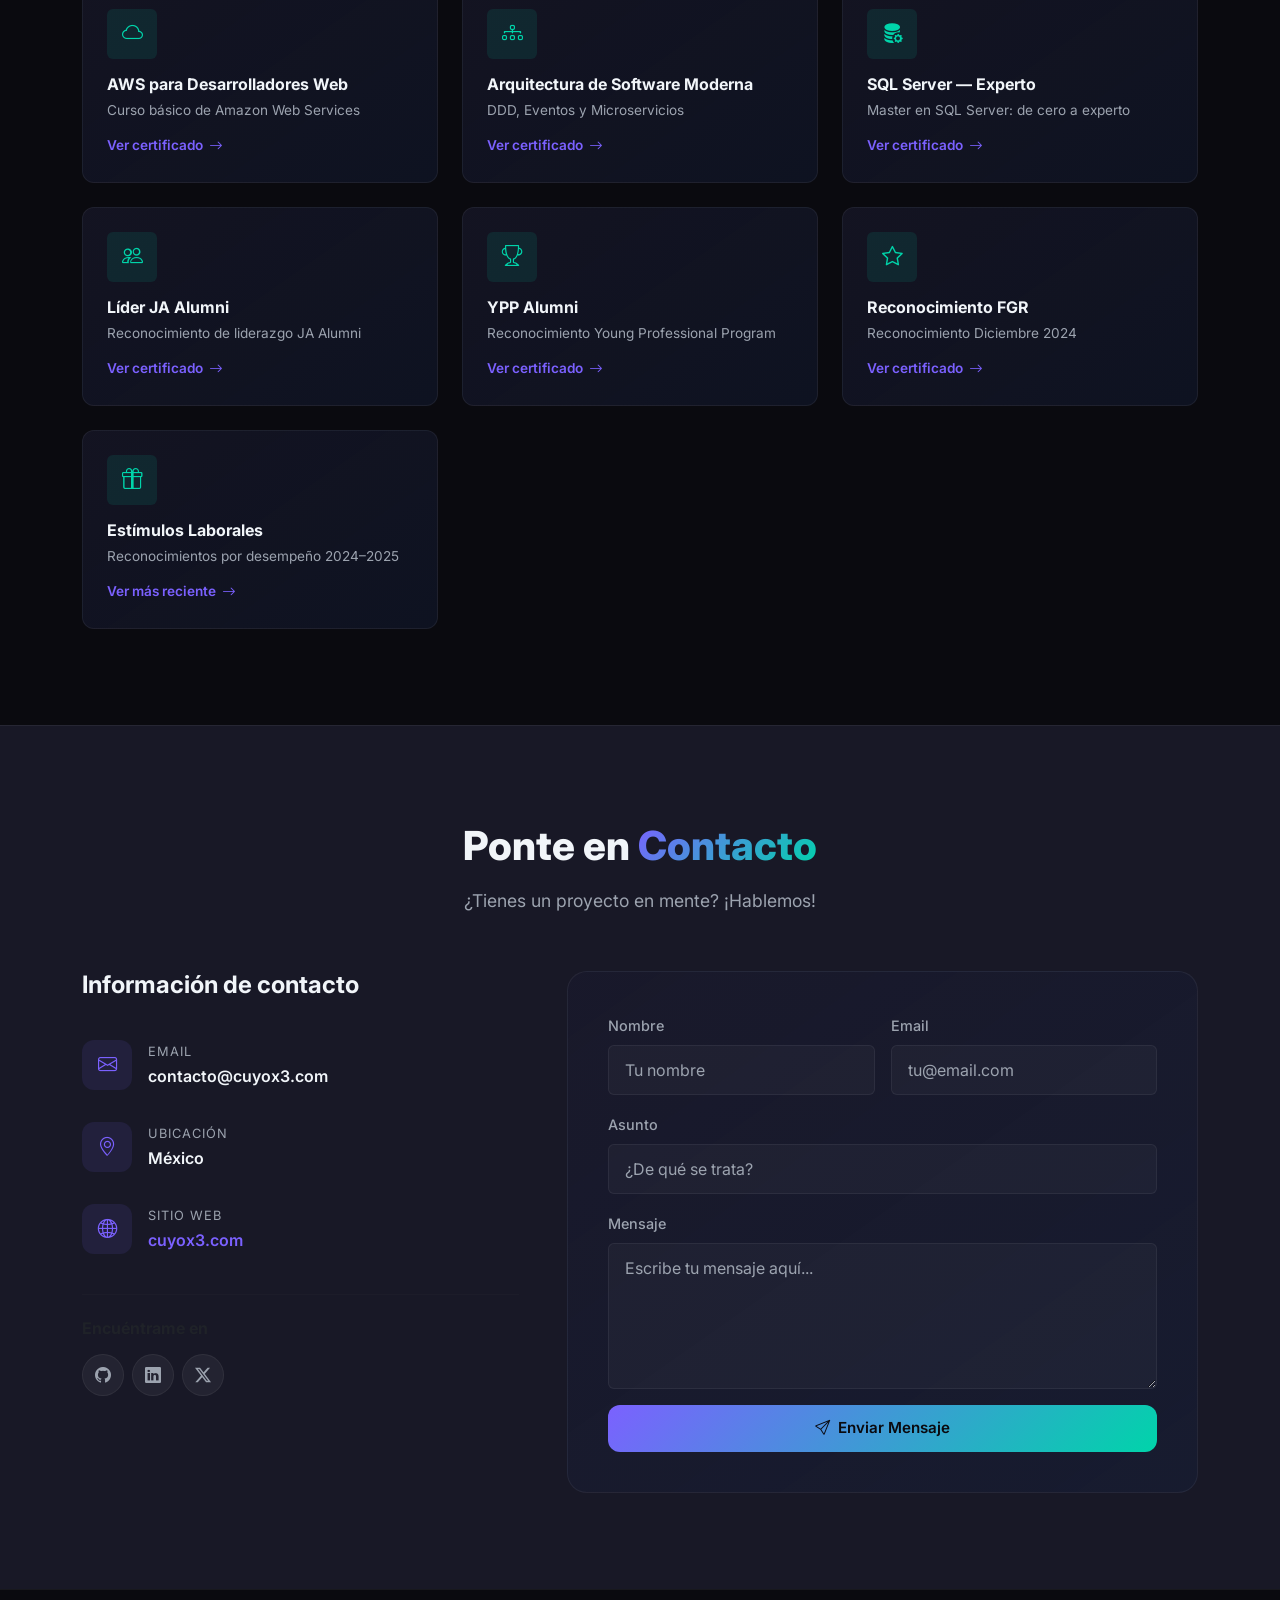
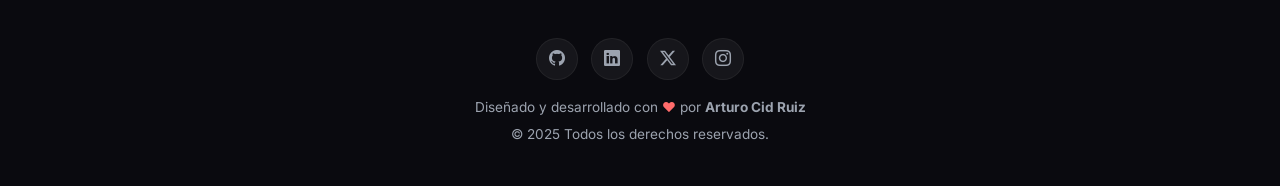
==== commit ee577580: "actualizar" ====
--- a/index.html
+++ b/index.html
@@ -84,6 +84,9 @@
             <a href="#contact" class="btn btn-outline-custom">
               <i class="bi bi-envelope me-2"></i>Contáctame
             </a>
+            <a href="docs/CV-Español.pdf" target="_blank" class="btn btn-outline-custom">
+              <i class="bi bi-file-earmark-arrow-down me-2"></i>Descargar CV
+            </a>
           </div>
 
           <!-- Stats rápidos -->
@@ -109,12 +112,12 @@
             <svg viewBox="0 0 400 400" width="380" height="380" xmlns="http://www.w3.org/2000/svg">
               <defs>
                 <linearGradient id="grad1" x1="0%" y1="0%" x2="100%" y2="100%">
-                  <stop offset="0%" style="stop-color:#00d4aa;stop-opacity:0.3" />
-                  <stop offset="100%" style="stop-color:#7b61ff;stop-opacity:0.3" />
+                  <stop offset="0%" style="stop-color:#7b61ff;stop-opacity:0.3" />
+                  <stop offset="100%" style="stop-color:#00d4aa;stop-opacity:0.3" />
                 </linearGradient>
                 <linearGradient id="grad2" x1="0%" y1="0%" x2="100%" y2="100%">
-                  <stop offset="0%" style="stop-color:#00d4aa;stop-opacity:0.8" />
-                  <stop offset="100%" style="stop-color:#7b61ff;stop-opacity:0.8" />
+                  <stop offset="0%" style="stop-color:#7b61ff;stop-opacity:0.8" />
+                  <stop offset="100%" style="stop-color:#00d4aa;stop-opacity:0.8" />
                 </linearGradient>
               </defs>
               <!-- Círculo principal -->
@@ -124,35 +127,35 @@
               <!-- Terminal/código icono -->
               <rect x="130" y="130" width="140" height="100" rx="12" fill="rgba(10,10,15,0.8)" stroke="url(#grad2)" stroke-width="1.5"/>
               <!-- Barra superior terminal -->
-              <rect x="130" y="130" width="140" height="25" rx="12" fill="rgba(0,212,170,0.15)"/>
+              <rect x="130" y="130" width="140" height="25" rx="12" fill="rgba(123,97,255,0.15)"/>
               <circle cx="148" cy="142.5" r="4" fill="#ff6b6b"/>
               <circle cx="162" cy="142.5" r="4" fill="#ffd93d"/>
-              <circle cx="176" cy="142.5" r="4" fill="#00d4aa"/>
+              <circle cx="176" cy="142.5" r="4" fill="#7b61ff"/>
               <!-- Líneas de código -->
-              <rect x="145" y="168" width="50" height="4" rx="2" fill="#00d4aa" opacity="0.8">
+              <rect x="145" y="168" width="50" height="4" rx="2" fill="#7b61ff" opacity="0.8">
                 <animate attributeName="width" values="50;70;50" dur="3s" repeatCount="indefinite"/>
               </rect>
-              <rect x="145" y="180" width="80" height="4" rx="2" fill="#7b61ff" opacity="0.6">
+              <rect x="145" y="180" width="80" height="4" rx="2" fill="#00d4aa" opacity="0.6">
                 <animate attributeName="width" values="80;60;80" dur="4s" repeatCount="indefinite"/>
               </rect>
               <rect x="145" y="192" width="60" height="4" rx="2" fill="#e4e4e7" opacity="0.3">
                 <animate attributeName="width" values="60;75;60" dur="3.5s" repeatCount="indefinite"/>
               </rect>
-              <rect x="145" y="204" width="40" height="4" rx="2" fill="#00d4aa" opacity="0.5">
+              <rect x="145" y="204" width="40" height="4" rx="2" fill="#7b61ff" opacity="0.5">
                 <animate attributeName="width" values="40;55;40" dur="2.5s" repeatCount="indefinite"/>
               </rect>
               <!-- Órbitas -->
-              <circle cx="200" cy="200" r="180" fill="none" stroke="rgba(0,212,170,0.1)" stroke-width="1" stroke-dasharray="8 12">
+              <circle cx="200" cy="200" r="180" fill="none" stroke="rgba(123,97,255,0.1)" stroke-width="1" stroke-dasharray="8 12">
                 <animateTransform attributeName="transform" type="rotate" from="0 200 200" to="360 200 200" dur="30s" repeatCount="indefinite"/>
               </circle>
-              <circle cx="200" cy="200" r="195" fill="none" stroke="rgba(123,97,255,0.08)" stroke-width="1" stroke-dasharray="4 16">
+              <circle cx="200" cy="200" r="195" fill="none" stroke="rgba(0,212,170,0.08)" stroke-width="1" stroke-dasharray="4 16">
                 <animateTransform attributeName="transform" type="rotate" from="360 200 200" to="0 200 200" dur="25s" repeatCount="indefinite"/>
               </circle>
               <!-- Puntos orbitales -->
-              <circle cx="200" cy="20" r="5" fill="#00d4aa" opacity="0.7">
+              <circle cx="200" cy="20" r="5" fill="#7b61ff" opacity="0.7">
                 <animateTransform attributeName="transform" type="rotate" from="0 200 200" to="360 200 200" dur="30s" repeatCount="indefinite"/>
               </circle>
-              <circle cx="380" cy="200" r="4" fill="#7b61ff" opacity="0.6">
+              <circle cx="380" cy="200" r="4" fill="#00d4aa" opacity="0.6">
                 <animateTransform attributeName="transform" type="rotate" from="360 200 200" to="0 200 200" dur="25s" repeatCount="indefinite"/>
               </circle>
             </svg>
@@ -174,13 +177,13 @@
             <!-- Placeholder SVG avatar -->
             <svg width="320" height="320" viewBox="0 0 320 320" xmlns="http://www.w3.org/2000/svg" style="border-radius: 20px; border: 3px solid rgba(255,255,255,0.06);">
               <rect width="320" height="320" rx="20" fill="#1a1a2e"/>
-              <circle cx="160" cy="120" r="60" fill="rgba(0,212,170,0.15)" stroke="rgba(0,212,170,0.4)" stroke-width="2"/>
-              <circle cx="160" cy="120" r="40" fill="rgba(0,212,170,0.2)"/>
-              <text x="160" y="130" text-anchor="middle" font-size="40" fill="#00d4aa">👨‍💻</text>
-              <rect x="100" y="200" width="120" height="15" rx="7" fill="rgba(0,212,170,0.2)"/>
+              <circle cx="160" cy="120" r="60" fill="rgba(123,97,255,0.15)" stroke="rgba(123,97,255,0.4)" stroke-width="2"/>
+              <circle cx="160" cy="120" r="40" fill="rgba(123,97,255,0.2)"/>
+              <text x="160" y="130" text-anchor="middle" font-size="40" fill="#7b61ff">👨‍💻</text>
+              <rect x="100" y="200" width="120" height="15" rx="7" fill="rgba(123,97,255,0.2)"/>
               <rect x="80" y="225" width="160" height="10" rx="5" fill="rgba(255,255,255,0.05)"/>
               <rect x="90" y="245" width="140" height="10" rx="5" fill="rgba(255,255,255,0.03)"/>
-              <text x="160" y="290" text-anchor="middle" font-size="14" fill="rgba(0,212,170,0.6)" font-family="Inter, sans-serif">Arturo Cid R.</text>
+              <text x="160" y="290" text-anchor="middle" font-size="14" fill="rgba(123,97,255,0.6)" font-family="Inter, sans-serif">Arturo Cid R.</text>
             </svg>
           </div>
         </div>
@@ -500,7 +503,7 @@
             <div class="cert-icon"><i class="bi bi-box-seam"></i></div>
             <h6>Docker</h6>
             <p class="cert-issuer">Certificación en contenedores Docker</p>
-            <a href="javascript:void(0)" onclick="openPdfModal('docs/Certificado_DOCKER.pdf', 'Certificado Docker')" class="btn-view-cert">
+            <a href="javascript:void(0)" onclick="openPdfModal('docs/Udemy/Certificado_DOCKER.pdf', 'Certificado Docker')" class="btn-view-cert">
               Ver certificado <i class="bi bi-arrow-right"></i>
             </a>
           </div>
@@ -512,7 +515,7 @@
             <div class="cert-icon"><i class="bi bi-cpu"></i></div>
             <h6>IoT — Internet of Things</h6>
             <p class="cert-issuer">Certificado en Internet de las Cosas</p>
-            <a href="javascript:void(0)" onclick="openPdfModal('docs/IoT_Certificado.pdf', 'Certificado IoT')" class="btn-view-cert">
+            <a href="javascript:void(0)" onclick="openPdfModal('docs/Udemy/IoT_Certificado.pdf', 'Certificado IoT')" class="btn-view-cert">
               Ver certificado <i class="bi bi-arrow-right"></i>
             </a>
           </div>
@@ -524,7 +527,7 @@
             <div class="cert-icon"><i class="bi bi-motherboard"></i></div>
             <h6>Raspberry Pi & IoT</h6>
             <p class="cert-issuer">Certificación en Raspberry Pi y proyectos IoT</p>
-            <a href="javascript:void(0)" onclick="openPdfModal('docs/Certificado_Raspberry-IOT.pdf', 'Certificado Raspberry Pi & IoT')" class="btn-view-cert">
+            <a href="javascript:void(0)" onclick="openPdfModal('docs/Udemy/Certificado_Raspberry-IOT.pdf', 'Certificado Raspberry Pi & IoT')" class="btn-view-cert">
               Ver certificado <i class="bi bi-arrow-right"></i>
             </a>
           </div>
@@ -536,7 +539,7 @@
             <div class="cert-icon"><i class="bi bi-database"></i></div>
             <h6>Redis</h6>
             <p class="cert-issuer">Certificado en base de datos Redis</p>
-            <a href="javascript:void(0)" onclick="openPdfModal('docs/Redis_Certificado.pdf', 'Certificado Redis')" class="btn-view-cert">
+            <a href="javascript:void(0)" onclick="openPdfModal('docs/Udemy/Redis_Certificado.pdf', 'Certificado Redis')" class="btn-view-cert">
               Ver certificado <i class="bi bi-arrow-right"></i>
             </a>
           </div>
@@ -548,7 +551,7 @@
             <div class="cert-icon"><i class="bi bi-terminal"></i></div>
             <h6>Linux</h6>
             <p class="cert-issuer">Curso de administración Linux</p>
-            <a href="javascript:void(0)" onclick="openPdfModal('docs/Curso de Linux.pdf', 'Curso de Linux')" class="btn-view-cert">
+            <a href="javascript:void(0)" onclick="openPdfModal('docs/Udemy/Curso de Linux.pdf', 'Curso de Linux')" class="btn-view-cert">
               Ver certificado <i class="bi bi-arrow-right"></i>
             </a>
           </div>
@@ -566,13 +569,61 @@
           </div>
         </div>
 
+        <!-- Google Cloud Digital Leader -->
+        <div class="col-lg-4 col-md-6 fade-up" style="transition-delay: 0.42s;">
+          <div class="cert-card">
+            <div class="cert-icon"><i class="bi bi-cloud-fill"></i></div>
+            <h6>Google Cloud Digital Leader</h6>
+            <p class="cert-issuer">Fundamentos de Google Cloud (Español)</p>
+            <a href="javascript:void(0)" onclick="openPdfModal('docs/Udemy/UC-252bd58e-4134-44e1-8bc8-2a098c8b7db4.pdf', 'Google Cloud Digital Leader')" class="btn-view-cert">
+              Ver certificado <i class="bi bi-arrow-right"></i>
+            </a>
+          </div>
+        </div>
+
+        <!-- AWS -->
+        <div class="col-lg-4 col-md-6 fade-up" style="transition-delay: 0.44s;">
+          <div class="cert-card">
+            <div class="cert-icon"><i class="bi bi-cloud"></i></div>
+            <h6>AWS para Desarrolladores Web</h6>
+            <p class="cert-issuer">Curso básico de Amazon Web Services</p>
+            <a href="javascript:void(0)" onclick="openPdfModal('docs/Udemy/UC-8934bc8f-9377-4a5b-8f96-9eb718c15813.pdf', 'AWS Curso Básico para desarrolladores web')" class="btn-view-cert">
+              Ver certificado <i class="bi bi-arrow-right"></i>
+            </a>
+          </div>
+        </div>
+
+        <!-- Arquitectura de Software -->
+        <div class="col-lg-4 col-md-6 fade-up" style="transition-delay: 0.46s;">
+          <div class="cert-card">
+            <div class="cert-icon"><i class="bi bi-diagram-3"></i></div>
+            <h6>Arquitectura de Software Moderna</h6>
+            <p class="cert-issuer">DDD, Eventos y Microservicios</p>
+            <a href="javascript:void(0)" onclick="openPdfModal('docs/Udemy/UC-e6a24319-cf04-46db-b226-467c65427d56.pdf', 'Arquitectura Software Moderna: DDD, Eventos, Microservicios')" class="btn-view-cert">
+              Ver certificado <i class="bi bi-arrow-right"></i>
+            </a>
+          </div>
+        </div>
+
+        <!-- SQL Server -->
+        <div class="col-lg-4 col-md-6 fade-up" style="transition-delay: 0.48s;">
+          <div class="cert-card">
+            <div class="cert-icon"><i class="bi bi-database-fill-gear"></i></div>
+            <h6>SQL Server — Experto</h6>
+            <p class="cert-issuer">Master en SQL Server: de cero a experto</p>
+            <a href="javascript:void(0)" onclick="openPdfModal('docs/Udemy/Master en SQL Server_ Desde Cero hasta Experto [2026].pdf', 'Master en SQL Server')" class="btn-view-cert">
+              Ver certificado <i class="bi bi-arrow-right"></i>
+            </a>
+          </div>
+        </div>
+
         <!-- Líder JA Alumni -->
         <div class="col-lg-4 col-md-6 fade-up" style="transition-delay: 0.45s;">
           <div class="cert-card">
             <div class="cert-icon"><i class="bi bi-people"></i></div>
             <h6>Líder JA Alumni</h6>
             <p class="cert-issuer">Reconocimiento de liderazgo JA Alumni</p>
-            <a href="javascript:void(0)" onclick="openPdfModal('docs/Líder_Ja_Alumni.pdf', 'Líder JA Alumni')" class="btn-view-cert">
+            <a href="javascript:void(0)" onclick="openPdfModal('docs/JA/Líder_Ja_Alumni.pdf', 'Líder JA Alumni')" class="btn-view-cert">
               Ver certificado <i class="bi bi-arrow-right"></i>
             </a>
           </div>
@@ -584,7 +635,7 @@
             <div class="cert-icon"><i class="bi bi-trophy"></i></div>
             <h6>YPP Alumni</h6>
             <p class="cert-issuer">Reconocimiento Young Professional Program</p>
-            <a href="javascript:void(0)" onclick="openPdfModal('docs/Reconocimiento YPP Alumn-31.pdf', 'Reconocimiento YPP Alumni')" class="btn-view-cert">
+            <a href="javascript:void(0)" onclick="openPdfModal('docs/JA/Reconocimiento YPP Alumn-31.pdf', 'Reconocimiento YPP Alumni')" class="btn-view-cert">
               Ver certificado <i class="bi bi-arrow-right"></i>
             </a>
           </div>
@@ -596,7 +647,7 @@
             <div class="cert-icon"><i class="bi bi-star"></i></div>
             <h6>Reconocimiento FGR</h6>
             <p class="cert-issuer">Reconocimiento Diciembre 2024</p>
-            <a href="javascript:void(0)" onclick="openPdfModal('docs/Reconocimiento FGR Diciembre 2024.pdf', 'Reconocimiento FGR')" class="btn-view-cert">
+            <a href="javascript:void(0)" onclick="openPdfModal('docs/FGR/Reconocimiento FGR Diciembre 2024.pdf', 'Reconocimiento FGR')" class="btn-view-cert">
               Ver certificado <i class="bi bi-arrow-right"></i>
             </a>
           </div>
@@ -608,7 +659,7 @@
             <div class="cert-icon"><i class="bi bi-gift"></i></div>
             <h6>Estímulos Laborales</h6>
             <p class="cert-issuer">Reconocimientos por desempeño 2024–2025</p>
-            <a href="javascript:void(0)" onclick="openPdfModal('docs/Estimulo_Junio_2025.pdf', 'Estímulo Junio 2025')" class="btn-view-cert">
+            <a href="javascript:void(0)" onclick="openPdfModal('docs/FGR/Estimulo_Junio_2025.pdf', 'Estímulo Junio 2025')" class="btn-view-cert">
               Ver más reciente <i class="bi bi-arrow-right"></i>
             </a>
           </div>
--- a/styles/main.css
+++ b/styles/main.css
@@ -11,17 +11,17 @@
 :root {
   /* Colores primarios */
   --color-bg: #0a0a0f;
-  --color-bg-alt: #12121a;
+  --color-bg-alt: #181826;
   --color-bg-card: #1a1a2e;
   --color-bg-card-hover: #22223a;
   --color-surface: #16213e;
 
   /* Accent */
-  --color-primary: #00d4aa;
-  --color-primary-rgb: 0, 212, 170;
-  --color-primary-dark: #00a88a;
-  --color-secondary: #7b61ff;
-  --color-secondary-rgb: 123, 97, 255;
+  --color-primary: #7b61ff;
+  --color-primary-rgb: 123, 97, 255;
+  --color-primary-dark: #5f47e0;
+  --color-secondary: #00d4aa;
+  --color-secondary-rgb: 0, 212, 170;
   --color-accent: #ff6b6b;
 
   /* Texto */
@@ -31,7 +31,7 @@
 
   /* Bordes */
   --color-border: rgba(255, 255, 255, 0.06);
-  --color-border-hover: rgba(0, 212, 170, 0.3);
+  --color-border-hover: rgba(123, 97, 255, 0.3);
 
   /* Gradientes */
   --gradient-primary: linear-gradient(135deg, var(--color-primary), var(--color-secondary));
@@ -226,7 +226,7 @@
 }
 
 .navbar-toggler-icon {
-  background-image: url("data:image/svg+xml,%3csvg xmlns='http://www.w3.org/2000/svg' viewBox='0 0 30 30'%3e%3cpath stroke='rgba(0,212,170,0.8)' stroke-linecap='round' stroke-width='2' d='M4 7h22M4 15h22M4 23h22'/%3e%3c/svg%3e") !important;
+  background-image: url("data:image/svg+xml,%3csvg xmlns='http://www.w3.org/2000/svg' viewBox='0 0 30 30'%3e%3cpath stroke='rgba(123,97,255,0.8)' stroke-linecap='round' stroke-width='2' d='M4 7h22M4 15h22M4 23h22'/%3e%3c/svg%3e") !important;
 }
 
 /* ---------- Hero Section ---------- */
@@ -377,6 +377,7 @@
 /* ---------- About / Sobre mí ---------- */
 .about-section {
   background: var(--color-bg-alt);
+  border-top: 1px solid var(--color-border);
 }
 
 .about-img-wrapper {
@@ -562,7 +563,8 @@
 
 /* ---------- Certificados ---------- */
 .cert-section {
-  background: var(--color-bg-alt);
+  background: var(--color-bg);
+  border-top: 1px solid var(--color-border);
 }
 
 .cert-card {
@@ -623,7 +625,8 @@
 
 /* ---------- Contacto ---------- */
 .contact-section {
-  background: var(--color-bg);
+  background: var(--color-bg-alt);
+  border-top: 1px solid var(--color-border);
 }
 
 .contact-card {
@@ -696,7 +699,7 @@
 
 /* ---------- Footer ---------- */
 .footer {
-  background: var(--color-bg-alt);
+  background: var(--color-bg);
   border-top: 1px solid var(--color-border);
   padding: 3rem 0 1.5rem;
 }
@@ -862,7 +865,8 @@
 
 /* ---------- Sección Proyectos (fondo propio) ---------- */
 .projects-section {
-  background: var(--color-bg);
+  background: var(--color-bg-alt);
+  border-top: 1px solid var(--color-border);
 }
 
 /* ---------- Iframe Preview para Proyectos ---------- */
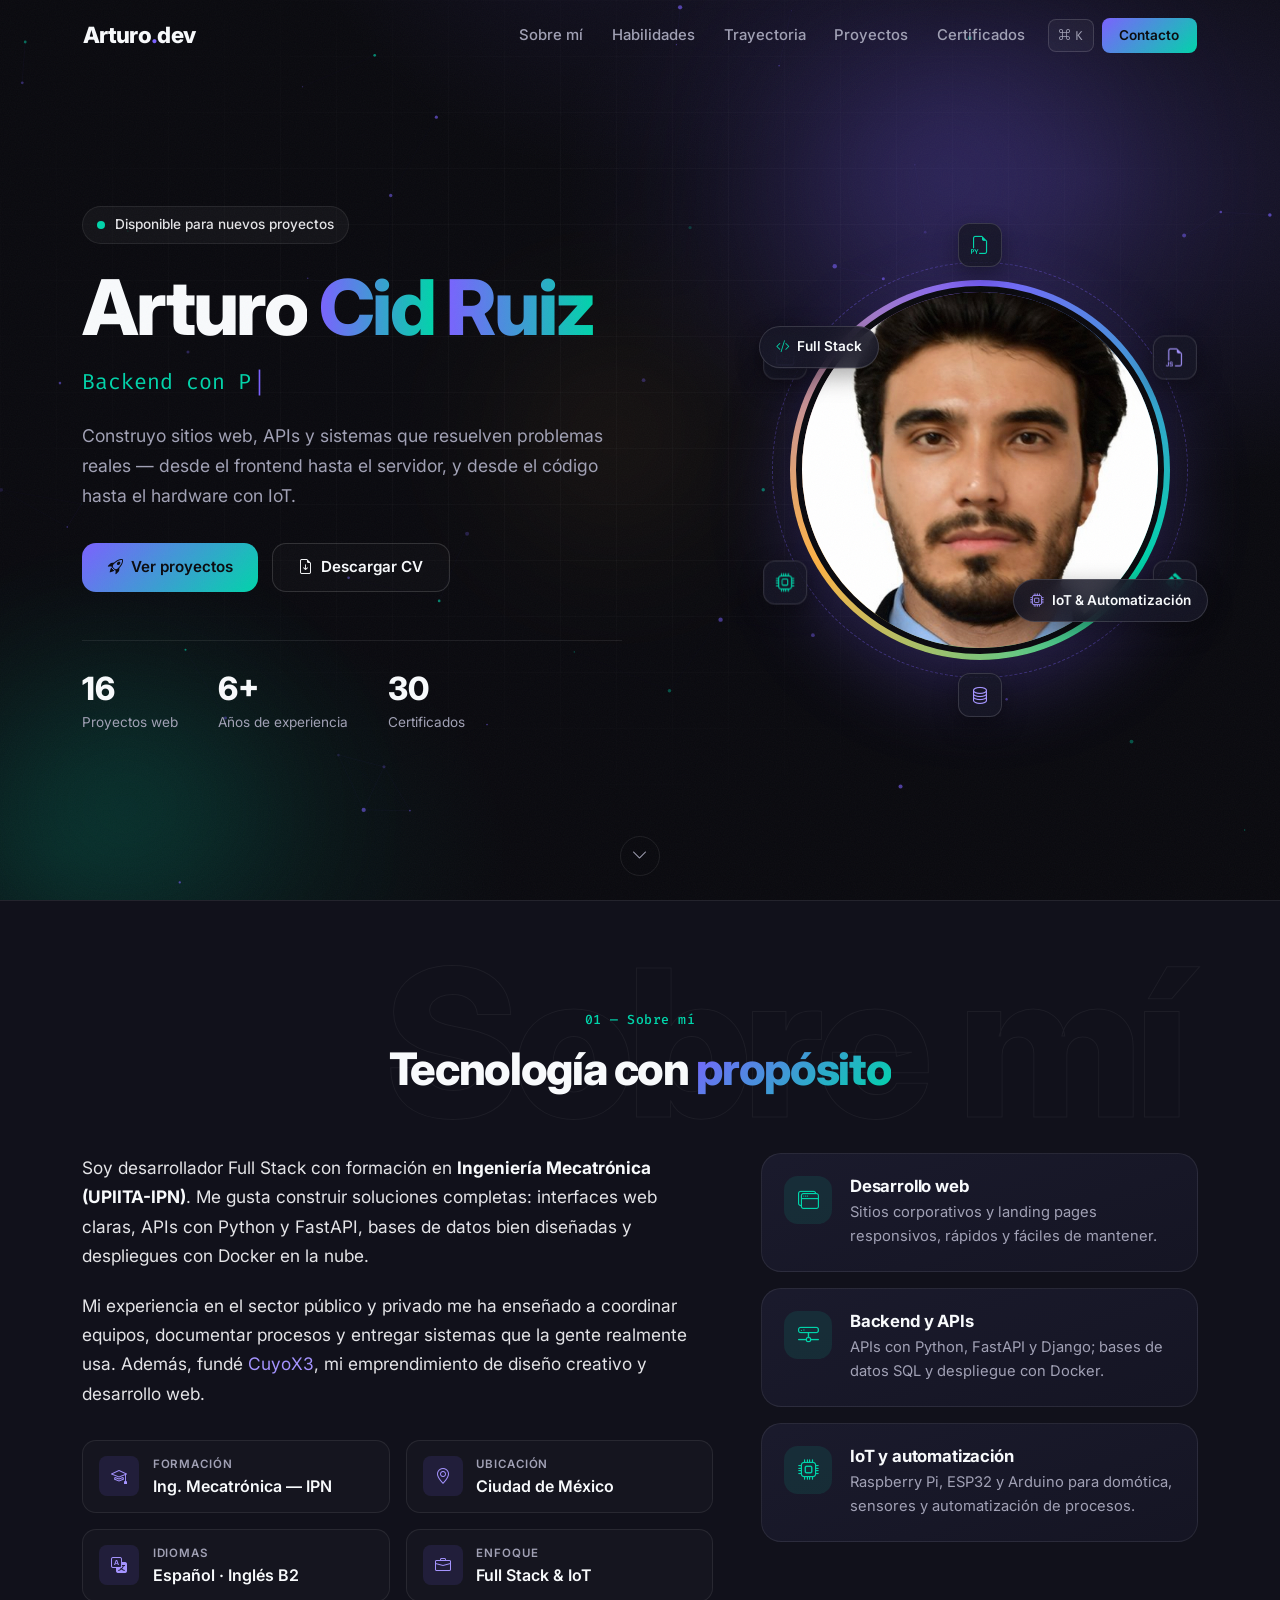
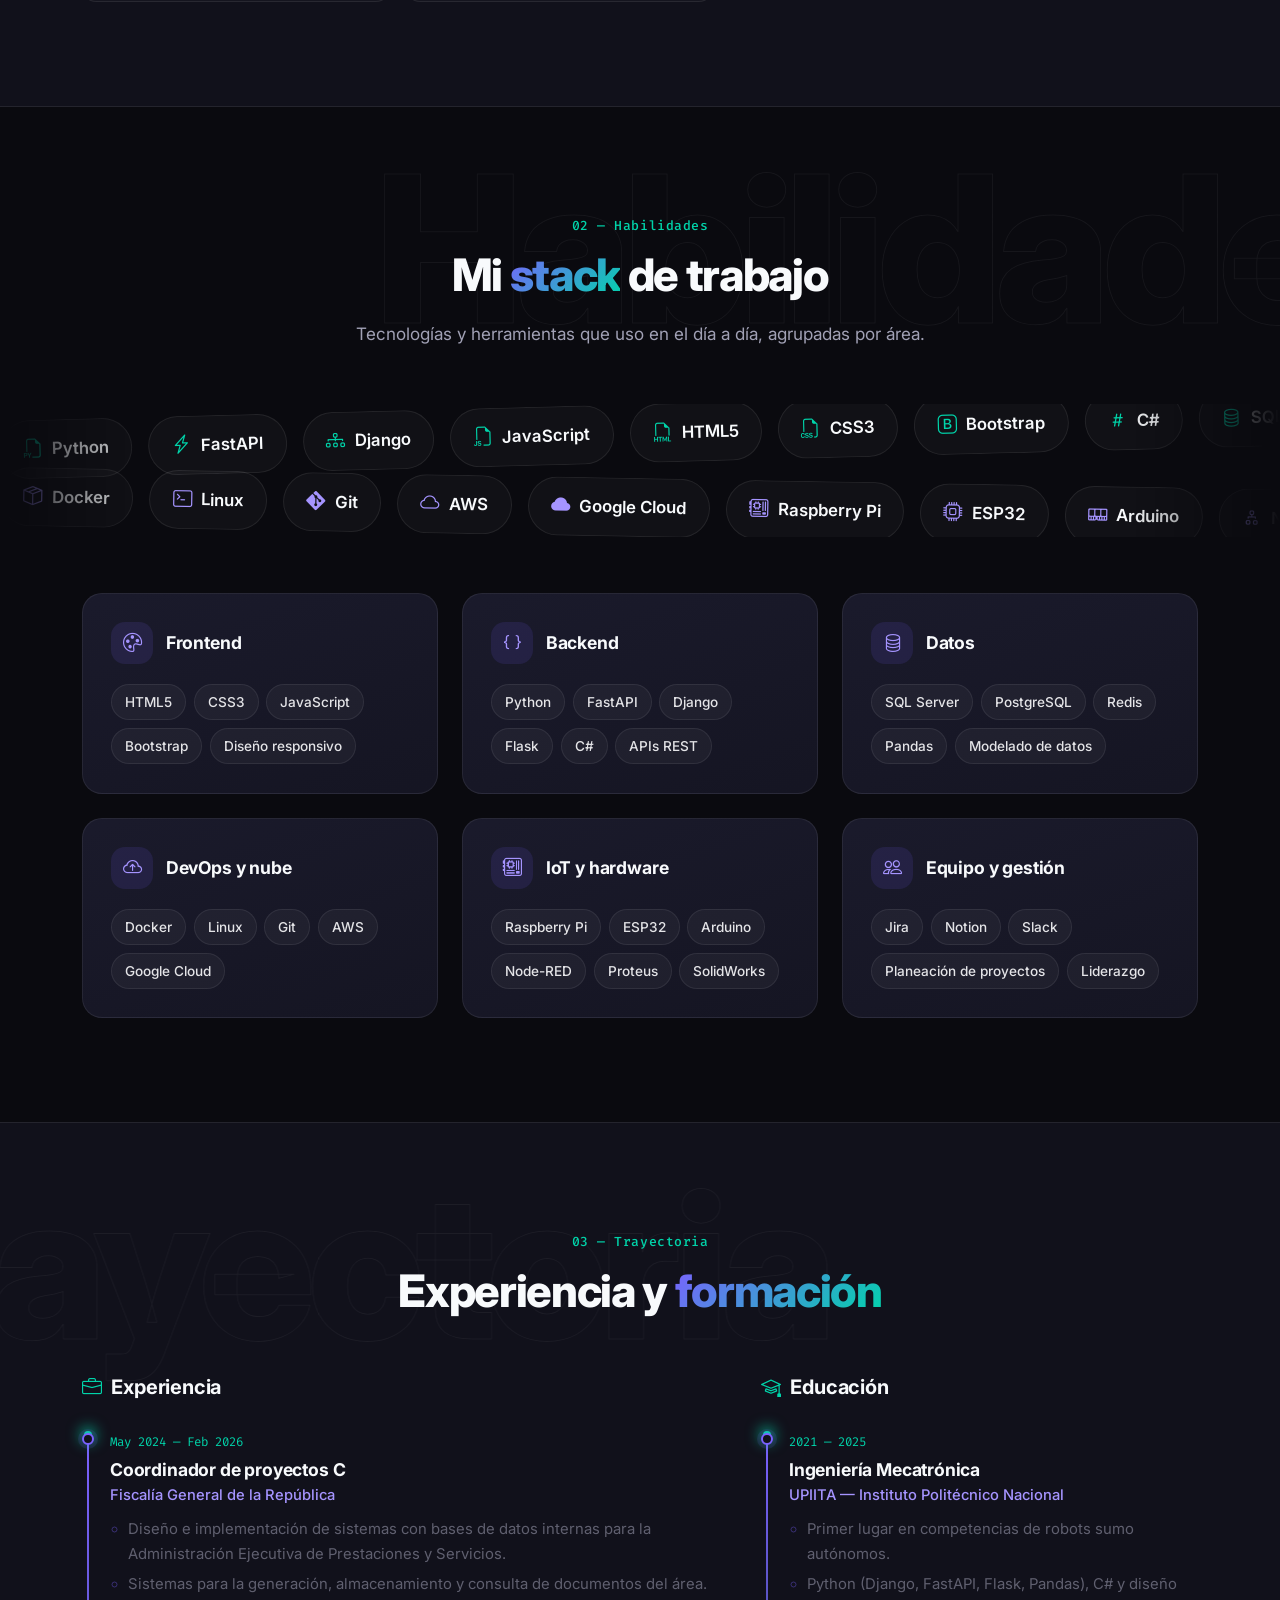
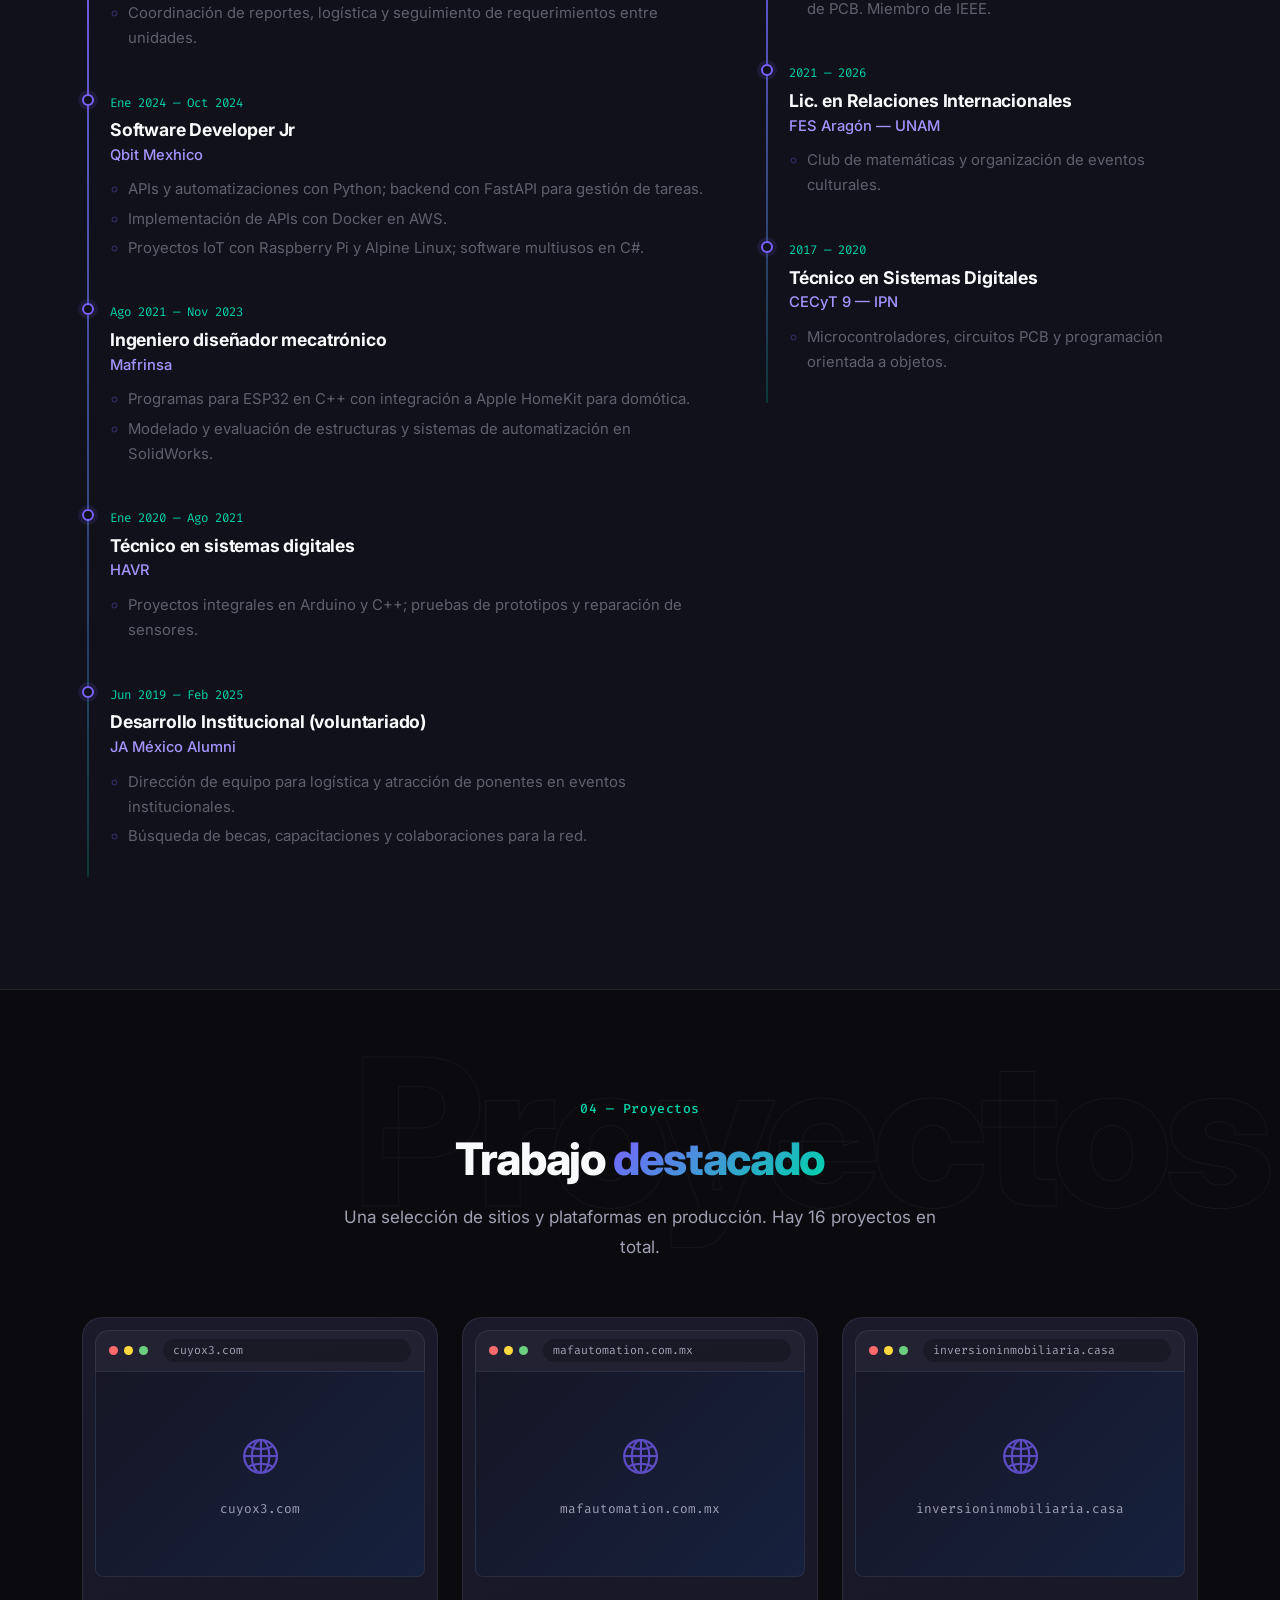
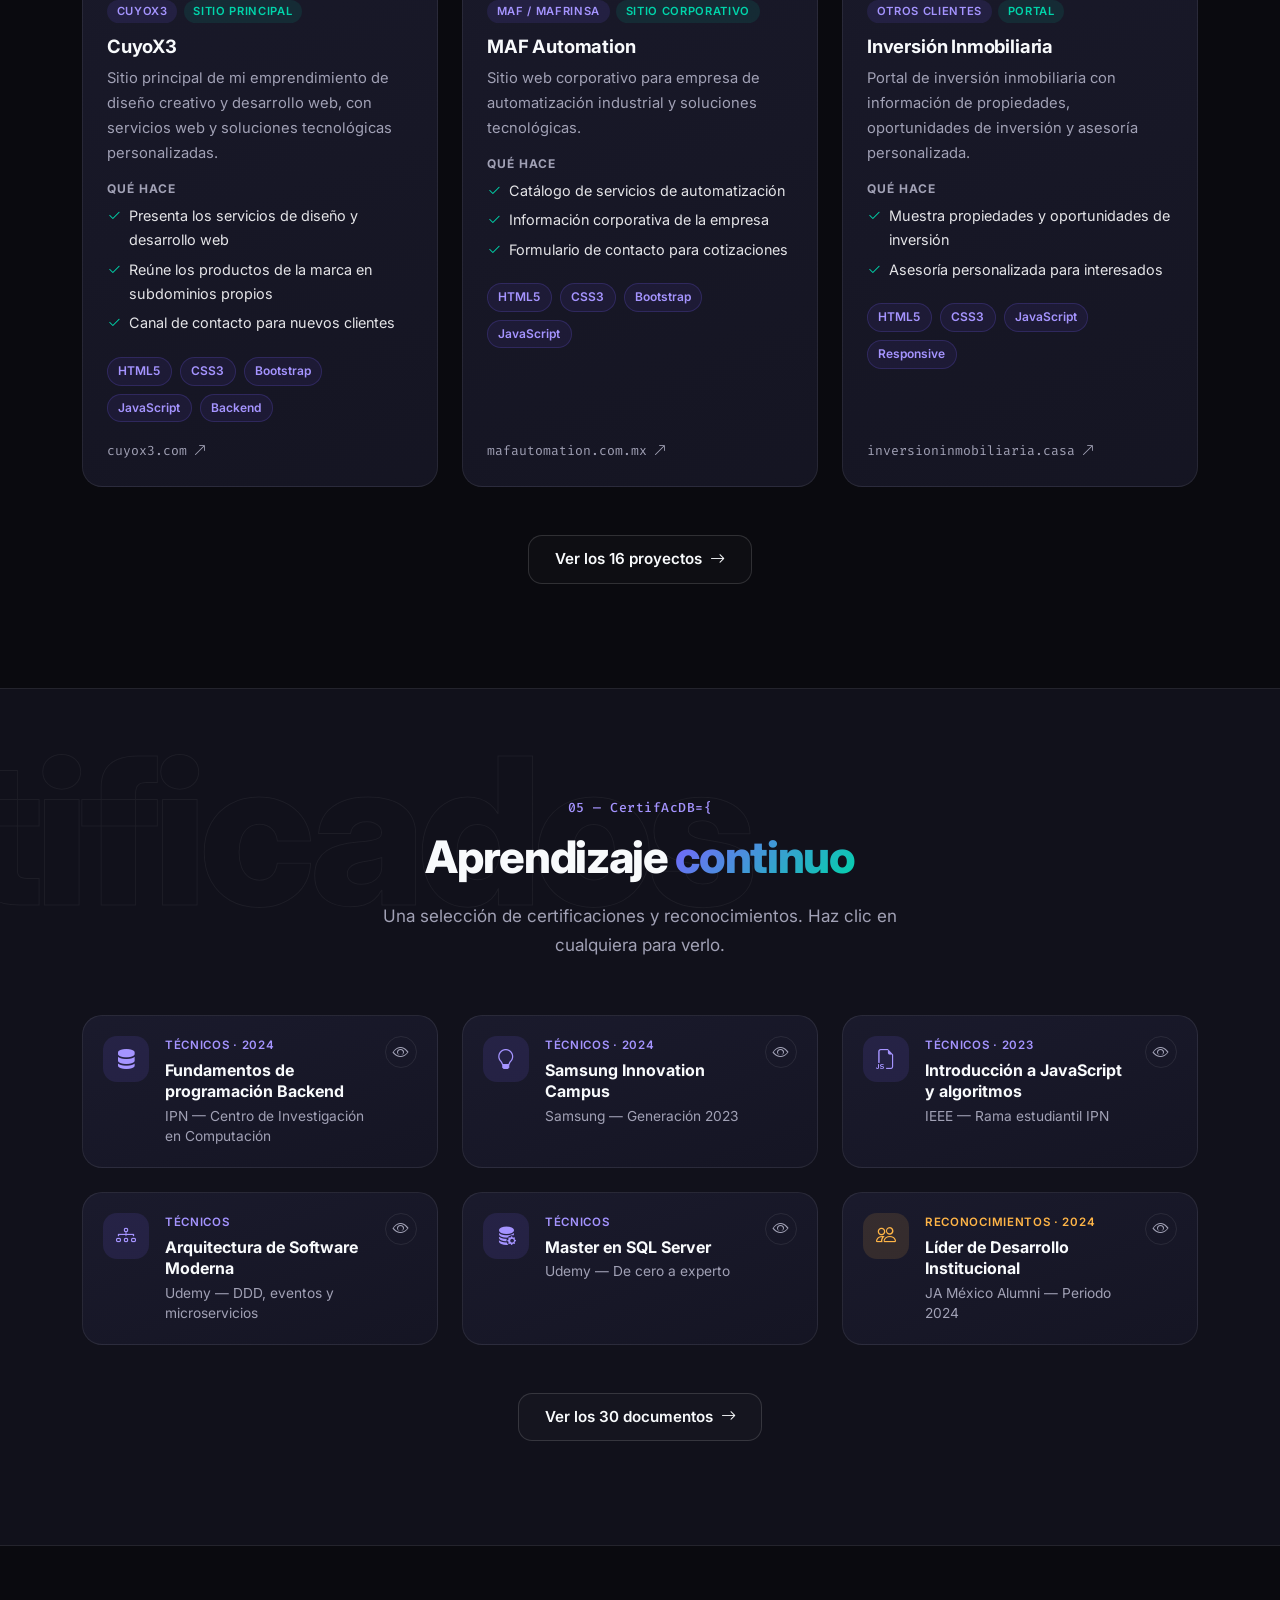
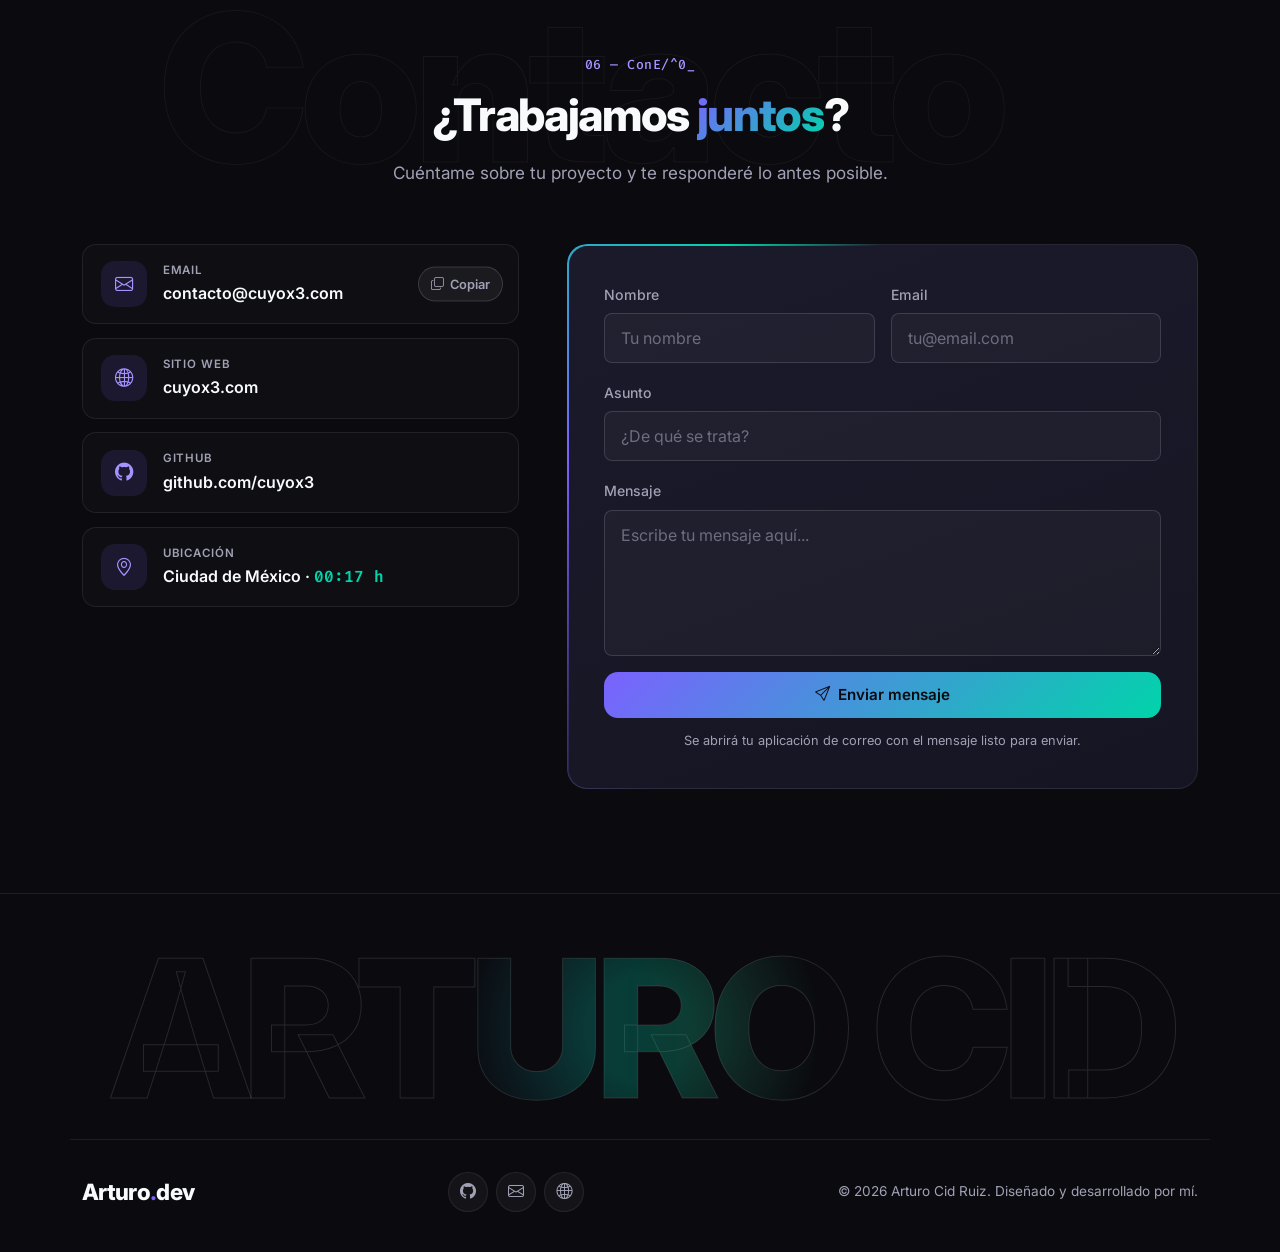
==== commit 591535c0: "actualizacion al 13 de octubre del 2026" ====
--- a/index.html
+++ b/index.html
@@ -3,801 +3,539 @@
 <head>
   <meta charset="UTF-8">
   <meta name="viewport" content="width=device-width, initial-scale=1.0">
-  <meta name="description" content="Portfolio de Arturo Cid Ruiz — Desarrollador Web Jr. Full Stack. Proyectos, certificaciones y habilidades en desarrollo web, IoT y tecnología.">
+  <meta name="description" content="Portafolio de Arturo Cid Ruiz — Desarrollador Full Stack e Ingeniero en Mecatrónica. Proyectos web, experiencia, certificaciones e IoT.">
   <meta name="author" content="Arturo Cid Ruiz">
-  <meta name="keywords" content="portfolio, desarrollador web, full stack, frontend, backend, Arturo Cid Ruiz">
-  <title>Arturo Cid Ruiz | Portfolio — Desarrollador Web Jr.</title>
-
-  <!-- Favicon -->
-  <link rel="icon" href="data:image/svg+xml,<svg xmlns='http://www.w3.org/2000/svg' viewBox='0 0 100 100'><text y='.9em' font-size='90'>🚀</text></svg>">
-
-  <!-- Bootstrap 5 CSS -->
+  <meta name="theme-color" content="#0a0a0f">
+  <meta property="og:title" content="Arturo Cid Ruiz | Desarrollador Full Stack">
+  <meta property="og:description" content="Proyectos web, experiencia, certificaciones e IoT.">
+  <meta property="og:type" content="website">
+  <meta property="og:image" content="assets/img/arturo-cid-ruiz.jpg">
+  <script>document.documentElement.classList.add('js');</script>
+  <title>Arturo Cid Ruiz | Desarrollador Full Stack</title>
+
+  <link rel="icon" href="data:image/svg+xml,<svg xmlns='http://www.w3.org/2000/svg' viewBox='0 0 100 100'><rect width='100' height='100' rx='22' fill='%237b61ff'/><text x='50' y='68' font-size='52' font-family='Arial' font-weight='700' text-anchor='middle' fill='white'>AC</text></svg>">
+
+  <!-- Fuentes -->
+  <link rel="preconnect" href="https://fonts.googleapis.com">
+  <link rel="preconnect" href="https://fonts.gstatic.com" crossorigin>
+  <link href="https://fonts.googleapis.com/css2?family=Inter:wght@400;500;600;700;800&family=Fira+Code:wght@400;500&display=swap" rel="stylesheet">
+
+  <!-- Bootstrap 5 + Icons -->
   <link href="https://cdn.jsdelivr.net/npm/bootstrap@5.3.3/dist/css/bootstrap.min.css" rel="stylesheet">
-
-  <!-- Bootstrap Icons -->
   <link href="https://cdn.jsdelivr.net/npm/bootstrap-icons@1.11.3/font/bootstrap-icons.min.css" rel="stylesheet">
 
-  <!-- Custom CSS -->
+  <!-- Estilos propios -->
   <link rel="stylesheet" href="styles/main.css">
+  <link rel="stylesheet" href="styles/effects.css">
 </head>
-<body>
-
-  <!-- ========== PRELOADER ========== -->
-  <div id="preloader" class="preloader">
-    <div class="spinner"></div>
-  </div>
+<body data-base="">
+
+  <a class="skip-link" href="#main">Saltar al contenido</a>
 
   <!-- ========== NAVBAR ========== -->
-  <nav class="navbar navbar-expand-lg navbar-dark navbar-custom fixed-top" id="mainNavbar">
+  <nav class="navbar navbar-expand-lg navbar-dark navbar-custom fixed-top" aria-label="Navegación principal">
     <div class="container">
-      <a class="navbar-brand" href="#">Arturo<span class="brand-dot">.</span>dev</a>
+      <a class="navbar-brand" href="#hero">Arturo<span class="brand-dot">.</span>dev</a>
       <button class="navbar-toggler" type="button" data-bs-toggle="collapse" data-bs-target="#navbarNav"
-        aria-controls="navbarNav" aria-expanded="false" aria-label="Menú de navegación">
+        aria-controls="navbarNav" aria-expanded="false" aria-label="Abrir menú de navegación">
         <span class="navbar-toggler-icon"></span>
       </button>
       <div class="collapse navbar-collapse justify-content-end" id="navbarNav">
-        <ul class="navbar-nav gap-1">
-          <li class="nav-item">
-            <a class="nav-link active" href="#hero">Inicio</a>
-          </li>
-          <li class="nav-item">
-            <a class="nav-link" href="#about">Sobre mí</a>
-          </li>
-          <li class="nav-item">
-            <a class="nav-link" href="#skills">Habilidades</a>
-          </li>
-          <li class="nav-item">
-            <a class="nav-link" href="#projects">Proyectos</a>
-          </li>
-          <li class="nav-item">
-            <a class="nav-link" href="#certifications">Certificados</a>
-          </li>
-          <li class="nav-item">
-            <a class="nav-link" href="#contact">Contacto</a>
-          </li>
+        <ul class="navbar-nav align-items-lg-center">
+          <li class="nav-item"><a class="nav-link" href="#about">Sobre mí</a></li>
+          <li class="nav-item"><a class="nav-link" href="#skills">Habilidades</a></li>
+          <li class="nav-item"><a class="nav-link" href="#experience">Trayectoria</a></li>
+          <li class="nav-item"><a class="nav-link" href="#projects">Proyectos</a></li>
+          <li class="nav-item"><a class="nav-link" href="#certifications">Certificados</a></li>
+          <li class="nav-item ms-lg-2"><button type="button" class="cmdk-trigger" data-cmdk aria-label="Abrir buscador de comandos (Ctrl + K)"><i class="bi bi-command"></i><span>K</span></button></li>
+          <li class="nav-item ms-lg-2"><a class="btn btn-primary-custom btn-sm nav-cta" href="#contact">Contacto</a></li>
         </ul>
       </div>
     </div>
   </nav>
 
-  <!-- ========== HERO ========== -->
-  <section id="hero" class="hero-section">
-    <canvas id="particles-canvas"></canvas>
-    <div class="container hero-content">
-      <div class="row align-items-center min-vh-100">
-        <div class="col-lg-7">
-          <span class="hero-greeting fade-up">👋 Hola, soy</span>
-          <h1 class="hero-name fade-up" style="transition-delay: 0.1s;">
-            Arturo <span class="gradient-text">Cid Ruiz</span>
-          </h1>
-          <p class="hero-role fade-up" style="transition-delay: 0.2s;">
-            <span id="typed-text"></span><span class="typed-cursor">|</span>
-          </p>
-          <p class="text-muted mb-4 fade-up" style="transition-delay: 0.3s; max-width: 520px;">
-            Apasionado por la tecnología, el desarrollo web y la creación de soluciones digitales.
-            Construyendo experiencias que importan, una línea de código a la vez.
-          </p>
-          <div class="hero-cta fade-up" style="transition-delay: 0.4s;">
-            <a href="#projects" class="btn btn-primary-custom">
-              <i class="bi bi-rocket-takeoff me-2"></i>Ver Proyectos
-            </a>
-            <a href="#contact" class="btn btn-outline-custom">
-              <i class="bi bi-envelope me-2"></i>Contáctame
-            </a>
-            <a href="docs/CV-Español.pdf" target="_blank" class="btn btn-outline-custom">
-              <i class="bi bi-file-earmark-arrow-down me-2"></i>Descargar CV
-            </a>
-          </div>
-
-          <!-- Stats rápidos -->
-          <div class="row mt-5 fade-up" style="transition-delay: 0.5s;">
-            <div class="col-4">
-              <h3 class="mb-0 gradient-text fw-bold"><span class="counter" data-target="5">0</span>+</h3>
-              <small class="text-muted">Proyectos</small>
+  <main id="main">
+
+    <!-- ========== HERO ========== -->
+    <section id="hero" class="hero-section">
+      <div class="hero-aurora" aria-hidden="true"><span></span><span></span><span></span></div>
+      <canvas id="particles-canvas" aria-hidden="true"></canvas>
+      <div class="container hero-content">
+        <div class="row align-items-center g-4 g-lg-5">
+          <div class="col-lg-7 order-2 order-lg-1">
+            <p class="eyebrow reveal"><span class="status-dot"></span>Disponible para nuevos proyectos</p>
+            <h1 class="hero-name reveal">
+              Arturo <span class="gradient-text">Cid Ruiz</span>
+            </h1>
+            <p class="hero-role reveal">
+              <span id="typed-text">Desarrollador Full Stack</span><span class="typed-cursor" aria-hidden="true">|</span>
+            </p>
+            <p class="hero-lead reveal">
+              Construyo sitios web, APIs y sistemas que resuelven problemas reales — desde el frontend
+              hasta el servidor, y desde el código hasta el hardware con IoT.
+            </p>
+            <div class="hero-cta reveal">
+              <a href="#projects" class="btn btn-primary-custom">
+                <i class="bi bi-rocket-takeoff me-2"></i>Ver proyectos
+              </a>
+              <a href="docs/cv/CV-Arturo-Cid-Ruiz.pdf" target="_blank" rel="noopener" class="btn btn-outline-custom">
+                <i class="bi bi-file-earmark-arrow-down me-2"></i>Descargar CV
+              </a>
             </div>
-            <div class="col-4">
-              <h3 class="mb-0 gradient-text fw-bold"><span class="counter" data-target="15">0</span>+</h3>
-              <small class="text-muted">Certificados</small>
+
+            <dl class="hero-stats reveal">
+              <div>
+                <dt><span class="counter" data-count="projects">0</span></dt>
+                <dd>Proyectos web</dd>
+              </div>
+              <div>
+                <dt><span class="counter" data-target="6">0</span>+</dt>
+                <dd>Años de experiencia</dd>
+              </div>
+              <div>
+                <dt><span class="counter" data-count="certificates">0</span></dt>
+                <dd>Certificados</dd>
+              </div>
+            </dl>
+          </div>
+
+          <div class="col-lg-5 order-1 order-lg-2 text-center">
+            <div class="hero-photo reveal" data-tilt>
+              <div class="orbit" aria-hidden="true">
+                <span class="orbit-item" style="--i:0"><i class="bi bi-filetype-py"></i></span>
+                <span class="orbit-item" style="--i:1"><i class="bi bi-filetype-js"></i></span>
+                <span class="orbit-item" style="--i:2"><i class="bi bi-git"></i></span>
+                <span class="orbit-item" style="--i:3"><i class="bi bi-database"></i></span>
+                <span class="orbit-item" style="--i:4"><i class="bi bi-cpu"></i></span>
+                <span class="orbit-item" style="--i:5"><i class="bi bi-terminal"></i></span>
+              </div>
+              <div class="hero-photo-ring">
+                <img src="assets/img/arturo-cid-ruiz.jpg" alt="Fotografía de Arturo Cid Ruiz" width="480" height="480">
+              </div>
+              <span class="hero-badge hero-badge--top"><i class="bi bi-code-slash"></i> Full Stack</span>
+              <span class="hero-badge hero-badge--bottom"><i class="bi bi-cpu"></i> IoT &amp; Automatización</span>
             </div>
-            <div class="col-4">
-              <h3 class="mb-0 gradient-text fw-bold"><span class="counter" data-target="10">0</span>+</h3>
-              <small class="text-muted">Tecnologías</small>
+          </div>
+        </div>
+      </div>
+      <a href="#about" class="scroll-hint" aria-label="Ir a Sobre mí"><i class="bi bi-chevron-down"></i></a>
+    </section>
+
+    <!-- ========== SOBRE MÍ ========== -->
+    <section id="about" class="section section--alt">
+      <div class="container">
+        <header class="section-header reveal">
+          <span class="section-kicker">01 — Sobre mí</span>
+          <h2 class="section-title">Tecnología con <span class="gradient-text">propósito</span></h2>
+        </header>
+
+        <div class="row g-4 g-lg-5 align-items-start">
+          <div class="col-lg-7 reveal">
+            <div class="about-text">
+              <p>
+                Soy desarrollador Full Stack con formación en <strong>Ingeniería Mecatrónica (UPIITA-IPN)</strong>.
+                Me gusta construir soluciones completas: interfaces web claras, APIs con Python y FastAPI,
+                bases de datos bien diseñadas y despliegues con Docker en la nube.
+              </p>
+              <p>
+                Mi experiencia en el sector público y privado me ha enseñado a coordinar equipos,
+                documentar procesos y entregar sistemas que la gente realmente usa. Además, fundé
+                <a href="https://cuyox3.com" target="_blank" rel="noopener">CuyoX3</a>, mi emprendimiento de
+                diseño creativo y desarrollo web.
+              </p>
             </div>
-          </div>
-        </div>
-
-        <div class="col-lg-5 text-center d-none d-lg-block">
-          <div class="hero-illustration fade-right" style="transition-delay: 0.3s;">
-            <!-- Ilustración SVG decorativa -->
-            <svg viewBox="0 0 400 400" width="380" height="380" xmlns="http://www.w3.org/2000/svg">
-              <defs>
-                <linearGradient id="grad1" x1="0%" y1="0%" x2="100%" y2="100%">
-                  <stop offset="0%" style="stop-color:#7b61ff;stop-opacity:0.3" />
-                  <stop offset="100%" style="stop-color:#00d4aa;stop-opacity:0.3" />
-                </linearGradient>
-                <linearGradient id="grad2" x1="0%" y1="0%" x2="100%" y2="100%">
-                  <stop offset="0%" style="stop-color:#7b61ff;stop-opacity:0.8" />
-                  <stop offset="100%" style="stop-color:#00d4aa;stop-opacity:0.8" />
-                </linearGradient>
-              </defs>
-              <!-- Círculo principal -->
-              <circle cx="200" cy="200" r="150" fill="url(#grad1)" stroke="url(#grad2)" stroke-width="2">
-                <animate attributeName="r" values="148;155;148" dur="4s" repeatCount="indefinite"/>
-              </circle>
-              <!-- Terminal/código icono -->
-              <rect x="130" y="130" width="140" height="100" rx="12" fill="rgba(10,10,15,0.8)" stroke="url(#grad2)" stroke-width="1.5"/>
-              <!-- Barra superior terminal -->
-              <rect x="130" y="130" width="140" height="25" rx="12" fill="rgba(123,97,255,0.15)"/>
-              <circle cx="148" cy="142.5" r="4" fill="#ff6b6b"/>
-              <circle cx="162" cy="142.5" r="4" fill="#ffd93d"/>
-              <circle cx="176" cy="142.5" r="4" fill="#7b61ff"/>
-              <!-- Líneas de código -->
-              <rect x="145" y="168" width="50" height="4" rx="2" fill="#7b61ff" opacity="0.8">
-                <animate attributeName="width" values="50;70;50" dur="3s" repeatCount="indefinite"/>
-              </rect>
-              <rect x="145" y="180" width="80" height="4" rx="2" fill="#00d4aa" opacity="0.6">
-                <animate attributeName="width" values="80;60;80" dur="4s" repeatCount="indefinite"/>
-              </rect>
-              <rect x="145" y="192" width="60" height="4" rx="2" fill="#e4e4e7" opacity="0.3">
-                <animate attributeName="width" values="60;75;60" dur="3.5s" repeatCount="indefinite"/>
-              </rect>
-              <rect x="145" y="204" width="40" height="4" rx="2" fill="#7b61ff" opacity="0.5">
-                <animate attributeName="width" values="40;55;40" dur="2.5s" repeatCount="indefinite"/>
-              </rect>
-              <!-- Órbitas -->
-              <circle cx="200" cy="200" r="180" fill="none" stroke="rgba(123,97,255,0.1)" stroke-width="1" stroke-dasharray="8 12">
-                <animateTransform attributeName="transform" type="rotate" from="0 200 200" to="360 200 200" dur="30s" repeatCount="indefinite"/>
-              </circle>
-              <circle cx="200" cy="200" r="195" fill="none" stroke="rgba(0,212,170,0.08)" stroke-width="1" stroke-dasharray="4 16">
-                <animateTransform attributeName="transform" type="rotate" from="360 200 200" to="0 200 200" dur="25s" repeatCount="indefinite"/>
-              </circle>
-              <!-- Puntos orbitales -->
-              <circle cx="200" cy="20" r="5" fill="#7b61ff" opacity="0.7">
-                <animateTransform attributeName="transform" type="rotate" from="0 200 200" to="360 200 200" dur="30s" repeatCount="indefinite"/>
-              </circle>
-              <circle cx="380" cy="200" r="4" fill="#00d4aa" opacity="0.6">
-                <animateTransform attributeName="transform" type="rotate" from="360 200 200" to="0 200 200" dur="25s" repeatCount="indefinite"/>
-              </circle>
-            </svg>
-          </div>
-        </div>
-      </div>
-    </div>
-  </section>
-
-  <!-- ========== SOBRE MÍ ========== -->
-  <section id="about" class="about-section">
-    <div class="container">
-      <h2 class="section-title fade-up">Sobre <span class="highlight">Mí</span></h2>
-      <p class="section-subtitle fade-up">Conóceme un poco más y descubre lo que me motiva</p>
-
-      <div class="row align-items-center g-5">
-        <div class="col-lg-5 text-center fade-left">
-          <div class="about-img-wrapper">
-            <!-- Placeholder SVG avatar -->
-            <svg width="320" height="320" viewBox="0 0 320 320" xmlns="http://www.w3.org/2000/svg" style="border-radius: 20px; border: 3px solid rgba(255,255,255,0.06);">
-              <rect width="320" height="320" rx="20" fill="#1a1a2e"/>
-              <circle cx="160" cy="120" r="60" fill="rgba(123,97,255,0.15)" stroke="rgba(123,97,255,0.4)" stroke-width="2"/>
-              <circle cx="160" cy="120" r="40" fill="rgba(123,97,255,0.2)"/>
-              <text x="160" y="130" text-anchor="middle" font-size="40" fill="#7b61ff">👨‍💻</text>
-              <rect x="100" y="200" width="120" height="15" rx="7" fill="rgba(123,97,255,0.2)"/>
-              <rect x="80" y="225" width="160" height="10" rx="5" fill="rgba(255,255,255,0.05)"/>
-              <rect x="90" y="245" width="140" height="10" rx="5" fill="rgba(255,255,255,0.03)"/>
-              <text x="160" y="290" text-anchor="middle" font-size="14" fill="rgba(123,97,255,0.6)" font-family="Inter, sans-serif">Arturo Cid R.</text>
-            </svg>
-          </div>
-        </div>
-        <div class="col-lg-7 fade-right">
-          <div class="about-text">
-            <h4 class="mb-3">Desarrollador Web Jr. <span class="gradient-text">Full Stack</span></h4>
-            <p class="mb-4">
-              Soy un desarrollador web junior apasionado por construir soluciones digitales funcionales y atractivas.
-              Con experiencia en HTML, CSS, JavaScript, Bootstrap y tecnologías del lado del servidor,
-              me especializo en crear sitios web responsivos y experiencias de usuario memorables.
-              Siempre estoy aprendiendo y buscando nuevos retos.
-            </p>
-
-            <div class="row g-3 mb-4">
-              <div class="col-sm-6">
-                <div class="info-item">
-                  <div class="info-icon"><i class="bi bi-person"></i></div>
-                  <div>
-                    <div class="info-label">Nombre</div>
-                    <div class="info-value">Arturo Cid Ruiz</div>
+
+            <dl class="info-grid">
+              <div class="info-item">
+                <div class="info-icon"><i class="bi bi-mortarboard"></i></div>
+                <div><dt>Formación</dt><dd>Ing. Mecatrónica — IPN</dd></div>
+              </div>
+              <div class="info-item">
+                <div class="info-icon"><i class="bi bi-geo-alt"></i></div>
+                <div><dt>Ubicación</dt><dd>Ciudad de México</dd></div>
+              </div>
+              <div class="info-item">
+                <div class="info-icon"><i class="bi bi-translate"></i></div>
+                <div><dt>Idiomas</dt><dd>Español · Inglés B2</dd></div>
+              </div>
+              <div class="info-item">
+                <div class="info-icon"><i class="bi bi-briefcase"></i></div>
+                <div><dt>Enfoque</dt><dd>Full Stack &amp; IoT</dd></div>
+              </div>
+            </dl>
+          </div>
+
+          <div class="col-lg-5 reveal">
+            <div class="services">
+              <div class="service-item">
+                <div class="service-icon"><i class="bi bi-window-stack"></i></div>
+                <div>
+                  <h3>Desarrollo web</h3>
+                  <p>Sitios corporativos y landing pages responsivos, rápidos y fáciles de mantener.</p>
+                </div>
+              </div>
+              <div class="service-item">
+                <div class="service-icon"><i class="bi bi-hdd-network"></i></div>
+                <div>
+                  <h3>Backend y APIs</h3>
+                  <p>APIs con Python, FastAPI y Django; bases de datos SQL y despliegue con Docker.</p>
+                </div>
+              </div>
+              <div class="service-item">
+                <div class="service-icon"><i class="bi bi-cpu"></i></div>
+                <div>
+                  <h3>IoT y automatización</h3>
+                  <p>Raspberry Pi, ESP32 y Arduino para domótica, sensores y automatización de procesos.</p>
+                </div>
+              </div>
+            </div>
+          </div>
+        </div>
+      </div>
+    </section>
+
+    <!-- ========== HABILIDADES ========== -->
+    <section id="skills" class="section">
+      <div class="container">
+        <header class="section-header reveal">
+          <span class="section-kicker">02 — Habilidades</span>
+          <h2 class="section-title">Mi <span class="gradient-text">stack</span> de trabajo</h2>
+          <p class="section-subtitle">Tecnologías y herramientas que uso en el día a día, agrupadas por área.</p>
+        </header>
+      </div>
+
+      <div class="marquee-wrap" aria-hidden="true">
+        <div class="marquee">
+          <div class="marquee-track">
+            <span><i class="bi bi-filetype-py"></i>Python</span><span><i class="bi bi-lightning-charge"></i>FastAPI</span>
+            <span><i class="bi bi-diagram-3"></i>Django</span><span><i class="bi bi-filetype-js"></i>JavaScript</span>
+            <span><i class="bi bi-filetype-html"></i>HTML5</span><span><i class="bi bi-filetype-css"></i>CSS3</span>
+            <span><i class="bi bi-bootstrap"></i>Bootstrap</span><span><i class="bi bi-hash"></i>C#</span>
+            <span><i class="bi bi-database"></i>SQL Server</span><span><i class="bi bi-database-fill"></i>PostgreSQL</span>
+          </div>
+        </div>
+        <div class="marquee marquee--reverse">
+          <div class="marquee-track">
+            <span><i class="bi bi-box-seam"></i>Docker</span><span><i class="bi bi-terminal"></i>Linux</span>
+            <span><i class="bi bi-git"></i>Git</span><span><i class="bi bi-cloud"></i>AWS</span>
+            <span><i class="bi bi-cloud-fill"></i>Google Cloud</span><span><i class="bi bi-motherboard"></i>Raspberry Pi</span>
+            <span><i class="bi bi-cpu"></i>ESP32</span><span><i class="bi bi-memory"></i>Arduino</span>
+            <span><i class="bi bi-diagram-2"></i>Node-RED</span><span><i class="bi bi-lightning"></i>Redis</span>
+          </div>
+        </div>
+      </div>
+
+      <div class="container">
+
+        <div class="row g-4">
+          <div class="col-md-6 col-lg-4 reveal">
+            <article class="skill-group">
+              <div class="skill-group-head"><i class="bi bi-palette"></i><h3>Frontend</h3></div>
+              <ul class="chip-list">
+                <li>HTML5</li><li>CSS3</li><li>JavaScript</li><li>Bootstrap</li><li>Diseño responsivo</li>
+              </ul>
+            </article>
+          </div>
+          <div class="col-md-6 col-lg-4 reveal">
+            <article class="skill-group">
+              <div class="skill-group-head"><i class="bi bi-braces"></i><h3>Backend</h3></div>
+              <ul class="chip-list">
+                <li>Python</li><li>FastAPI</li><li>Django</li><li>Flask</li><li>C#</li><li>APIs REST</li>
+              </ul>
+            </article>
+          </div>
+          <div class="col-md-6 col-lg-4 reveal">
+            <article class="skill-group">
+              <div class="skill-group-head"><i class="bi bi-database"></i><h3>Datos</h3></div>
+              <ul class="chip-list">
+                <li>SQL Server</li><li>PostgreSQL</li><li>Redis</li><li>Pandas</li><li>Modelado de datos</li>
+              </ul>
+            </article>
+          </div>
+          <div class="col-md-6 col-lg-4 reveal">
+            <article class="skill-group">
+              <div class="skill-group-head"><i class="bi bi-cloud-arrow-up"></i><h3>DevOps y nube</h3></div>
+              <ul class="chip-list">
+                <li>Docker</li><li>Linux</li><li>Git</li><li>AWS</li><li>Google Cloud</li>
+              </ul>
+            </article>
+          </div>
+          <div class="col-md-6 col-lg-4 reveal">
+            <article class="skill-group">
+              <div class="skill-group-head"><i class="bi bi-motherboard"></i><h3>IoT y hardware</h3></div>
+              <ul class="chip-list">
+                <li>Raspberry Pi</li><li>ESP32</li><li>Arduino</li><li>Node-RED</li><li>Proteus</li><li>SolidWorks</li>
+              </ul>
+            </article>
+          </div>
+          <div class="col-md-6 col-lg-4 reveal">
+            <article class="skill-group">
+              <div class="skill-group-head"><i class="bi bi-people"></i><h3>Equipo y gestión</h3></div>
+              <ul class="chip-list">
+                <li>Jira</li><li>Notion</li><li>Slack</li><li>Planeación de proyectos</li><li>Liderazgo</li>
+              </ul>
+            </article>
+          </div>
+        </div>
+      </div>
+    </section>
+
+    <!-- ========== TRAYECTORIA ========== -->
+    <section id="experience" class="section section--alt">
+      <div class="container">
+        <header class="section-header reveal">
+          <span class="section-kicker">03 — Trayectoria</span>
+          <h2 class="section-title">Experiencia y <span class="gradient-text">formación</span></h2>
+        </header>
+
+        <div class="row g-4 g-lg-5">
+          <div class="col-lg-7">
+            <h3 class="timeline-heading reveal"><i class="bi bi-briefcase"></i> Experiencia</h3>
+            <ol class="timeline">
+              <li class="timeline-item reveal">
+                <span class="timeline-date">May 2024 — Feb 2026</span>
+                <h4>Coordinador de proyectos C</h4>
+                <p class="timeline-org">Fiscalía General de la República</p>
+                <ul>
+                  <li>Diseño e implementación de sistemas con bases de datos internas para la Administración Ejecutiva de Prestaciones y Servicios.</li>
+                  <li>Sistemas para la generación, almacenamiento y consulta de documentos del área.</li>
+                  <li>Coordinación de reportes, logística y seguimiento de requerimientos entre unidades.</li>
+                </ul>
+              </li>
+              <li class="timeline-item reveal">
+                <span class="timeline-date">Ene 2024 — Oct 2024</span>
+                <h4>Software Developer Jr</h4>
+                <p class="timeline-org">Qbit Mexhico</p>
+                <ul>
+                  <li>APIs y automatizaciones con Python; backend con FastAPI para gestión de tareas.</li>
+                  <li>Implementación de APIs con Docker en AWS.</li>
+                  <li>Proyectos IoT con Raspberry Pi y Alpine Linux; software multiusos en C#.</li>
+                </ul>
+              </li>
+              <li class="timeline-item reveal">
+                <span class="timeline-date">Ago 2021 — Nov 2023</span>
+                <h4>Ingeniero diseñador mecatrónico</h4>
+                <p class="timeline-org">Mafrinsa</p>
+                <ul>
+                  <li>Programas para ESP32 en C++ con integración a Apple HomeKit para domótica.</li>
+                  <li>Modelado y evaluación de estructuras y sistemas de automatización en SolidWorks.</li>
+                </ul>
+              </li>
+              <li class="timeline-item reveal">
+                <span class="timeline-date">Ene 2020 — Ago 2021</span>
+                <h4>Técnico en sistemas digitales</h4>
+                <p class="timeline-org">HAVR</p>
+                <ul>
+                  <li>Proyectos integrales en Arduino y C++; pruebas de prototipos y reparación de sensores.</li>
+                </ul>
+              </li>
+              <li class="timeline-item reveal">
+                <span class="timeline-date">Jun 2019 — Feb 2025</span>
+                <h4>Desarrollo Institucional (voluntariado)</h4>
+                <p class="timeline-org">JA México Alumni</p>
+                <ul>
+                  <li>Dirección de equipo para logística y atracción de ponentes en eventos institucionales.</li>
+                  <li>Búsqueda de becas, capacitaciones y colaboraciones para la red.</li>
+                </ul>
+              </li>
+            </ol>
+          </div>
+
+          <div class="col-lg-5">
+            <h3 class="timeline-heading reveal"><i class="bi bi-mortarboard"></i> Educación</h3>
+            <ol class="timeline">
+              <li class="timeline-item reveal">
+                <span class="timeline-date">2021 — 2025</span>
+                <h4>Ingeniería Mecatrónica</h4>
+                <p class="timeline-org">UPIITA — Instituto Politécnico Nacional</p>
+                <ul>
+                  <li>Primer lugar en competencias de robots sumo autónomos.</li>
+                  <li>Python (Django, FastAPI, Flask, Pandas), C# y diseño de PCB. Miembro de IEEE.</li>
+                </ul>
+              </li>
+              <li class="timeline-item reveal">
+                <span class="timeline-date">2021 — 2026</span>
+                <h4>Lic. en Relaciones Internacionales</h4>
+                <p class="timeline-org">FES Aragón — UNAM</p>
+                <ul>
+                  <li>Club de matemáticas y organización de eventos culturales.</li>
+                </ul>
+              </li>
+              <li class="timeline-item reveal">
+                <span class="timeline-date">2017 — 2020</span>
+                <h4>Técnico en Sistemas Digitales</h4>
+                <p class="timeline-org">CECyT 9 — IPN</p>
+                <ul>
+                  <li>Microcontroladores, circuitos PCB y programación orientada a objetos.</li>
+                </ul>
+              </li>
+            </ol>
+          </div>
+        </div>
+      </div>
+    </section>
+
+    <!-- ========== PROYECTOS ========== -->
+    <section id="projects" class="section">
+      <div class="container">
+        <header class="section-header reveal">
+          <span class="section-kicker">04 — Proyectos</span>
+          <h2 class="section-title">Trabajo <span class="gradient-text">destacado</span></h2>
+          <p class="section-subtitle">Una selección de sitios y plataformas en producción. Hay <span data-count="projects"></span> proyectos en total.</p>
+        </header>
+
+        <div class="row g-4" data-projects="featured"></div>
+
+        <div class="text-center mt-5 reveal">
+          <a href="pages/proyectos.html" class="btn btn-outline-custom">
+            <span>Ver los <span data-count="projects"></span> proyectos</span> <i class="bi bi-arrow-right ms-2"></i>
+          </a>
+        </div>
+      </div>
+    </section>
+
+    <!-- ========== CERTIFICACIONES ========== -->
+    <section id="certifications" class="section section--alt">
+      <div class="container">
+        <header class="section-header reveal">
+          <span class="section-kicker">05 — Certificados</span>
+          <h2 class="section-title">Aprendizaje <span class="gradient-text">continuo</span></h2>
+          <p class="section-subtitle">Una selección de certificaciones y reconocimientos. Haz clic en cualquiera para verlo.</p>
+        </header>
+
+        <div class="row g-4" data-certificates="featured"></div>
+
+        <div class="text-center mt-5 reveal">
+          <a href="pages/certificados.html" class="btn btn-outline-custom">
+            <span>Ver los <span data-count="certificates"></span> documentos</span> <i class="bi bi-arrow-right ms-2"></i>
+          </a>
+        </div>
+      </div>
+    </section>
+
+    <!-- ========== CONTACTO ========== -->
+    <section id="contact" class="section">
+      <div class="container">
+        <header class="section-header reveal">
+          <span class="section-kicker">06 — Contacto</span>
+          <h2 class="section-title">¿Trabajamos <span class="gradient-text">juntos</span>?</h2>
+          <p class="section-subtitle">Cuéntame sobre tu proyecto y te responderé lo antes posible.</p>
+        </header>
+
+        <div class="row g-4 g-lg-5">
+          <div class="col-lg-5 reveal">
+            <ul class="contact-list">
+              <li class="contact-copy-row">
+                <a class="contact-info-item" href="mailto:contacto@cuyox3.com">
+                  <span class="ci-icon"><i class="bi bi-envelope"></i></span>
+                  <span><span class="ci-label">Email</span><span class="ci-value">contacto@cuyox3.com</span></span>
+                </a>
+                <button type="button" class="copy-btn" data-copy="contacto@cuyox3.com" aria-label="Copiar email">
+                  <i class="bi bi-copy"></i><span>Copiar</span>
+                </button>
+              </li>
+              <li>
+                <a class="contact-info-item" href="https://cuyox3.com" target="_blank" rel="noopener">
+                  <span class="ci-icon"><i class="bi bi-globe2"></i></span>
+                  <span><span class="ci-label">Sitio web</span><span class="ci-value">cuyox3.com</span></span>
+                </a>
+              </li>
+              <li>
+                <a class="contact-info-item" href="https://github.com/cuyox3" target="_blank" rel="noopener">
+                  <span class="ci-icon"><i class="bi bi-github"></i></span>
+                  <span><span class="ci-label">GitHub</span><span class="ci-value">github.com/cuyox3</span></span>
+                </a>
+              </li>
+              <li>
+                <div class="contact-info-item">
+                  <span class="ci-icon"><i class="bi bi-geo-alt"></i></span>
+                  <span><span class="ci-label">Ubicación</span><span class="ci-value">Ciudad de México · <span class="local-time" data-local-time>--:--</span></span></span>
+                </div>
+              </li>
+            </ul>
+          </div>
+
+          <div class="col-lg-7 reveal">
+            <div class="contact-card glow-border">
+              <form id="contactForm" data-email="contacto@cuyox3.com" novalidate>
+                <div class="row g-3">
+                  <div class="col-md-6">
+                    <label for="contactName" class="form-label">Nombre</label>
+                    <input type="text" class="form-control" id="contactName" name="name" placeholder="Tu nombre" autocomplete="name" required>
+                  </div>
+                  <div class="col-md-6">
+                    <label for="contactEmail" class="form-label">Email</label>
+                    <input type="email" class="form-control" id="contactEmail" name="email" placeholder="tu@email.com" autocomplete="email" required>
+                  </div>
+                  <div class="col-12">
+                    <label for="contactSubject" class="form-label">Asunto</label>
+                    <input type="text" class="form-control" id="contactSubject" name="subject" placeholder="¿De qué se trata?">
+                  </div>
+                  <div class="col-12">
+                    <label for="contactMessage" class="form-label">Mensaje</label>
+                    <textarea class="form-control" id="contactMessage" name="message" rows="5" placeholder="Escribe tu mensaje aquí..." required></textarea>
+                  </div>
+                  <div class="col-12">
+                    <button type="submit" class="btn btn-primary-custom w-100">
+                      <i class="bi bi-send me-2"></i>Enviar mensaje
+                    </button>
+                    <p class="form-note">Se abrirá tu aplicación de correo con el mensaje listo para enviar.</p>
                   </div>
                 </div>
-              </div>
-              <div class="col-sm-6">
-                <div class="info-item">
-                  <div class="info-icon"><i class="bi bi-geo-alt"></i></div>
-                  <div>
-                    <div class="info-label">Ubicación</div>
-                    <div class="info-value">México</div>
-                  </div>
-                </div>
-              </div>
-              <div class="col-sm-6">
-                <div class="info-item">
-                  <div class="info-icon"><i class="bi bi-mortarboard"></i></div>
-                  <div>
-                    <div class="info-label">Formación</div>
-                    <div class="info-value">Tecnologías de la Información</div>
-                  </div>
-                </div>
-              </div>
-              <div class="col-sm-6">
-                <div class="info-item">
-                  <div class="info-icon"><i class="bi bi-briefcase"></i></div>
-                  <div>
-                    <div class="info-label">Enfoque</div>
-                    <div class="info-value">Full Stack & IoT</div>
-                  </div>
-                </div>
-              </div>
+              </form>
             </div>
-
-            <a href="docs/Arturo Cid Ruiz.pdf" target="_blank" class="btn btn-primary-custom">
-              <i class="bi bi-download me-2"></i>Descargar CV
-            </a>
-          </div>
-        </div>
-      </div>
-    </div>
-  </section>
-
-  <!-- ========== HABILIDADES ========== -->
-  <section id="skills">
-    <div class="container">
-      <h2 class="section-title fade-up">Mis <span class="highlight">Habilidades</span></h2>
-      <p class="section-subtitle fade-up">Tecnologías y herramientas que utilizo en el día a día</p>
-
-      <div class="row g-4">
-        <!-- HTML -->
-        <div class="col-lg-3 col-md-4 col-6 fade-up" style="transition-delay: 0.05s;">
-          <div class="skill-card">
-            <div class="skill-icon"><i class="bi bi-filetype-html"></i></div>
-            <h5>HTML5</h5>
-            <p>Estructura semántica y accesible</p>
-          </div>
-        </div>
-        <!-- CSS -->
-        <div class="col-lg-3 col-md-4 col-6 fade-up" style="transition-delay: 0.1s;">
-          <div class="skill-card">
-            <div class="skill-icon"><i class="bi bi-filetype-css"></i></div>
-            <h5>CSS3</h5>
-            <p>Estilos modernos y responsivos</p>
-          </div>
-        </div>
-        <!-- JavaScript -->
-        <div class="col-lg-3 col-md-4 col-6 fade-up" style="transition-delay: 0.15s;">
-          <div class="skill-card">
-            <div class="skill-icon"><i class="bi bi-filetype-js"></i></div>
-            <h5>JavaScript</h5>
-            <p>Lógica e interactividad</p>
-          </div>
-        </div>
-        <!-- Bootstrap -->
-        <div class="col-lg-3 col-md-4 col-6 fade-up" style="transition-delay: 0.2s;">
-          <div class="skill-card">
-            <div class="skill-icon"><i class="bi bi-bootstrap"></i></div>
-            <h5>Bootstrap</h5>
-            <p>Framework CSS responsivo</p>
-          </div>
-        </div>
-        <!-- Docker -->
-        <div class="col-lg-3 col-md-4 col-6 fade-up" style="transition-delay: 0.25s;">
-          <div class="skill-card">
-            <div class="skill-icon"><i class="bi bi-box-seam"></i></div>
-            <h5>Docker</h5>
-            <p>Contenedores y despliegue</p>
-          </div>
-        </div>
-        <!-- Linux -->
-        <div class="col-lg-3 col-md-4 col-6 fade-up" style="transition-delay: 0.3s;">
-          <div class="skill-card">
-            <div class="skill-icon"><i class="bi bi-terminal"></i></div>
-            <h5>Linux</h5>
-            <p>Administración de servidores</p>
-          </div>
-        </div>
-        <!-- IoT -->
-        <div class="col-lg-3 col-md-4 col-6 fade-up" style="transition-delay: 0.35s;">
-          <div class="skill-card">
-            <div class="skill-icon"><i class="bi bi-cpu"></i></div>
-            <h5>IoT</h5>
-            <p>Raspberry Pi & sensores</p>
-          </div>
-        </div>
-        <!-- Redis -->
-        <div class="col-lg-3 col-md-4 col-6 fade-up" style="transition-delay: 0.4s;">
-          <div class="skill-card">
-            <div class="skill-icon"><i class="bi bi-database"></i></div>
-            <h5>Redis</h5>
-            <p>Base de datos en memoria</p>
-          </div>
-        </div>
-      </div>
-    </div>
-  </section>
-
-  <!-- ========== PROYECTOS ========== -->
-  <section id="projects" class="projects-section">
-    <div class="container">
-      <h2 class="section-title fade-up">Mis <span class="highlight">Proyectos</span></h2>
-      <p class="section-subtitle fade-up">Sitios web y aplicaciones que he desarrollado o en los que he participado</p>
-
-      <div class="row g-4">
-        <!-- Proyecto 1 -->
-        <div class="col-lg-4 col-md-6 fade-up" style="transition-delay: 0.05s;">
-          <div class="project-card">
-            <div class="project-img-wrapper project-iframe-wrapper">
-              <div class="project-iframe-loading">
-                <div class="iframe-spinner"></div>
-                <span>Cargando preview...</span>
-              </div>
-              <iframe src="https://inversioninmobiliaria.casa/" title="Inversión Inmobiliaria" loading="lazy" sandbox="allow-scripts allow-same-origin"></iframe>
-              <div class="project-overlay">
-                <a href="https://inversioninmobiliaria.casa/" target="_blank" class="btn btn-primary-custom btn-sm">
-                  <i class="bi bi-box-arrow-up-right me-1"></i>Ver sitio
-                </a>
-              </div>
-            </div>
-            <div class="project-body">
-              <h5>Inversión Inmobiliaria</h5>
-              <p>Portal de inversión inmobiliaria con información de propiedades y oportunidades de inversión.</p>
-              <div>
-                <span class="project-tag">HTML</span>
-                <span class="project-tag">CSS</span>
-                <span class="project-tag">JavaScript</span>
-              </div>
-            </div>
-          </div>
-        </div>
-
-        <!-- Proyecto 2 -->
-        <div class="col-lg-4 col-md-6 fade-up" style="transition-delay: 0.1s;">
-          <div class="project-card">
-            <div class="project-img-wrapper project-iframe-wrapper">
-              <div class="project-iframe-loading">
-                <div class="iframe-spinner"></div>
-                <span>Cargando preview...</span>
-              </div>
-              <iframe src="https://mafautomation.com.mx/" title="MAF Automation" loading="lazy" sandbox="allow-scripts allow-same-origin"></iframe>
-              <div class="project-overlay">
-                <a href="https://mafautomation.com.mx/" target="_blank" class="btn btn-primary-custom btn-sm">
-                  <i class="bi bi-box-arrow-up-right me-1"></i>Ver sitio
-                </a>
-              </div>
-            </div>
-            <div class="project-body">
-              <h5>MAF Automation</h5>
-              <p>Sitio web corporativo para empresa de automatización industrial y soluciones tecnológicas.</p>
-              <div>
-                <span class="project-tag">HTML</span>
-                <span class="project-tag">CSS</span>
-                <span class="project-tag">Bootstrap</span>
-              </div>
-            </div>
-          </div>
-        </div>
-
-        <!-- Proyecto 3 -->
-        <div class="col-lg-4 col-md-6 fade-up" style="transition-delay: 0.15s;">
-          <div class="project-card">
-            <div class="project-img-wrapper project-iframe-wrapper">
-              <div class="project-iframe-loading">
-                <div class="iframe-spinner"></div>
-                <span>Cargando preview...</span>
-              </div>
-              <iframe src="https://empaquesymaquinadosn.com/" title="Empaques y Maquinados N" loading="lazy" sandbox="allow-scripts allow-same-origin"></iframe>
-              <div class="project-overlay">
-                <a href="https://empaquesymaquinadosn.com/" target="_blank" class="btn btn-primary-custom btn-sm">
-                  <i class="bi bi-box-arrow-up-right me-1"></i>Ver sitio
-                </a>
-              </div>
-            </div>
-            <div class="project-body">
-              <h5>Empaques y Maquinados N</h5>
-              <p>Página web para empresa de empaques y maquinados industriales con catálogo de servicios.</p>
-              <div>
-                <span class="project-tag">HTML</span>
-                <span class="project-tag">CSS</span>
-                <span class="project-tag">JavaScript</span>
-              </div>
-            </div>
-          </div>
-        </div>
-
-        <!-- Proyecto 4 -->
-        <div class="col-lg-4 col-md-6 fade-up" style="transition-delay: 0.2s;">
-          <div class="project-card">
-            <div class="project-img-wrapper project-iframe-wrapper">
-              <div class="project-iframe-loading">
-                <div class="iframe-spinner"></div>
-                <span>Cargando preview...</span>
-              </div>
-              <iframe src="https://cuyox3.com/" title="CuyoX3" loading="lazy" sandbox="allow-scripts allow-same-origin"></iframe>
-              <div class="project-overlay">
-                <a href="https://cuyox3.com/" target="_blank" class="btn btn-primary-custom btn-sm">
-                  <i class="bi bi-box-arrow-up-right me-1"></i>Ver sitio
-                </a>
-              </div>
-            </div>
-            <div class="project-body">
-              <h5>CuyoX3</h5>
-              <p>Plataforma digital con servicios web y soluciones tecnológicas personalizadas.</p>
-              <div>
-                <span class="project-tag">HTML</span>
-                <span class="project-tag">CSS</span>
-                <span class="project-tag">Bootstrap</span>
-                <span class="project-tag">JS</span>
-              </div>
-            </div>
-          </div>
-        </div>
-
-        <!-- Proyecto 5 -->
-        <div class="col-lg-4 col-md-6 fade-up" style="transition-delay: 0.25s;">
-          <div class="project-card">
-            <div class="project-img-wrapper project-iframe-wrapper">
-              <div class="project-iframe-loading">
-                <div class="iframe-spinner"></div>
-                <span>Cargando preview...</span>
-              </div>
-              <iframe src="https://dataproyectos.mx/" title="Data Proyectos" loading="lazy" sandbox="allow-scripts allow-same-origin"></iframe>
-              <div class="project-overlay">
-                <a href="https://dataproyectos.mx/" target="_blank" class="btn btn-primary-custom btn-sm">
-                  <i class="bi bi-box-arrow-up-right me-1"></i>Ver sitio
-                </a>
-              </div>
-            </div>
-            <div class="project-body">
-              <h5>Data Proyectos</h5>
-              <p>Sitio web de gestión de datos y proyectos tecnológicos con enfoque empresarial.</p>
-              <div>
-                <span class="project-tag">HTML</span>
-                <span class="project-tag">CSS</span>
-                <span class="project-tag">JavaScript</span>
-              </div>
-            </div>
-          </div>
-        </div>
-      </div>
-    </div>
-  </section>
-
-  <!-- ========== CERTIFICACIONES ========== -->
-  <section id="certifications" class="cert-section">
-    <div class="container">
-      <h2 class="section-title fade-up">Mis <span class="highlight">Certificaciones</span></h2>
-      <p class="section-subtitle fade-up">Formación continua y certificaciones obtenidas</p>
-
-      <div class="row g-4">
-        <!-- Certificado JavaScript -->
-        <div class="col-lg-4 col-md-6 fade-up" style="transition-delay: 0.05s;">
-          <div class="cert-card">
-            <div class="cert-icon"><i class="bi bi-award"></i></div>
-            <h6>JavaScript</h6>
-            <p class="cert-issuer">Certificación en desarrollo con JavaScript</p>
-            <a href="javascript:void(0)" onclick="openPdfModal('docs/_Certificado JavaScript .pdf', 'Certificado JavaScript')" class="btn-view-cert">
-              Ver certificado <i class="bi bi-arrow-right"></i>
-            </a>
-          </div>
-        </div>
-
-        <!-- Certificado Backend CiC -->
-        <div class="col-lg-4 col-md-6 fade-up" style="transition-delay: 0.1s;">
-          <div class="cert-card">
-            <div class="cert-icon"><i class="bi bi-server"></i></div>
-            <h6>Backend — CiC</h6>
-            <p class="cert-issuer">Certificado en desarrollo Backend</p>
-            <a href="javascript:void(0)" onclick="openPdfModal('docs/Certificado_Backend_CiC.pdf', 'Certificado Backend — CiC')" class="btn-view-cert">
-              Ver certificado <i class="bi bi-arrow-right"></i>
-            </a>
-          </div>
-        </div>
-
-        <!-- Certificado Docker -->
-        <div class="col-lg-4 col-md-6 fade-up" style="transition-delay: 0.15s;">
-          <div class="cert-card">
-            <div class="cert-icon"><i class="bi bi-box-seam"></i></div>
-            <h6>Docker</h6>
-            <p class="cert-issuer">Certificación en contenedores Docker</p>
-            <a href="javascript:void(0)" onclick="openPdfModal('docs/Udemy/Certificado_DOCKER.pdf', 'Certificado Docker')" class="btn-view-cert">
-              Ver certificado <i class="bi bi-arrow-right"></i>
-            </a>
-          </div>
-        </div>
-
-        <!-- Certificado IoT -->
-        <div class="col-lg-4 col-md-6 fade-up" style="transition-delay: 0.2s;">
-          <div class="cert-card">
-            <div class="cert-icon"><i class="bi bi-cpu"></i></div>
-            <h6>IoT — Internet of Things</h6>
-            <p class="cert-issuer">Certificado en Internet de las Cosas</p>
-            <a href="javascript:void(0)" onclick="openPdfModal('docs/Udemy/IoT_Certificado.pdf', 'Certificado IoT')" class="btn-view-cert">
-              Ver certificado <i class="bi bi-arrow-right"></i>
-            </a>
-          </div>
-        </div>
-
-        <!-- Certificado Raspberry Pi & IoT -->
-        <div class="col-lg-4 col-md-6 fade-up" style="transition-delay: 0.25s;">
-          <div class="cert-card">
-            <div class="cert-icon"><i class="bi bi-motherboard"></i></div>
-            <h6>Raspberry Pi & IoT</h6>
-            <p class="cert-issuer">Certificación en Raspberry Pi y proyectos IoT</p>
-            <a href="javascript:void(0)" onclick="openPdfModal('docs/Udemy/Certificado_Raspberry-IOT.pdf', 'Certificado Raspberry Pi & IoT')" class="btn-view-cert">
-              Ver certificado <i class="bi bi-arrow-right"></i>
-            </a>
-          </div>
-        </div>
-
-        <!-- Certificado Redis -->
-        <div class="col-lg-4 col-md-6 fade-up" style="transition-delay: 0.3s;">
-          <div class="cert-card">
-            <div class="cert-icon"><i class="bi bi-database"></i></div>
-            <h6>Redis</h6>
-            <p class="cert-issuer">Certificado en base de datos Redis</p>
-            <a href="javascript:void(0)" onclick="openPdfModal('docs/Udemy/Redis_Certificado.pdf', 'Certificado Redis')" class="btn-view-cert">
-              Ver certificado <i class="bi bi-arrow-right"></i>
-            </a>
-          </div>
-        </div>
-
-        <!-- Certificado Linux -->
-        <div class="col-lg-4 col-md-6 fade-up" style="transition-delay: 0.35s;">
-          <div class="cert-card">
-            <div class="cert-icon"><i class="bi bi-terminal"></i></div>
-            <h6>Linux</h6>
-            <p class="cert-issuer">Curso de administración Linux</p>
-            <a href="javascript:void(0)" onclick="openPdfModal('docs/Udemy/Curso de Linux.pdf', 'Curso de Linux')" class="btn-view-cert">
-              Ver certificado <i class="bi bi-arrow-right"></i>
-            </a>
-          </div>
-        </div>
-
-        <!-- Certificado SIC -->
-        <div class="col-lg-4 col-md-6 fade-up" style="transition-delay: 0.4s;">
-          <div class="cert-card">
-            <div class="cert-icon"><i class="bi bi-shield-check"></i></div>
-            <h6>SIC — Seguridad Informática</h6>
-            <p class="cert-issuer">Certificado en seguridad de la información</p>
-            <a href="javascript:void(0)" onclick="openPdfModal('docs/Certificado_SIC.pdf', 'Certificado SIC')" class="btn-view-cert">
-              Ver certificado <i class="bi bi-arrow-right"></i>
-            </a>
-          </div>
-        </div>
-
-        <!-- Google Cloud Digital Leader -->
-        <div class="col-lg-4 col-md-6 fade-up" style="transition-delay: 0.42s;">
-          <div class="cert-card">
-            <div class="cert-icon"><i class="bi bi-cloud-fill"></i></div>
-            <h6>Google Cloud Digital Leader</h6>
-            <p class="cert-issuer">Fundamentos de Google Cloud (Español)</p>
-            <a href="javascript:void(0)" onclick="openPdfModal('docs/Udemy/UC-252bd58e-4134-44e1-8bc8-2a098c8b7db4.pdf', 'Google Cloud Digital Leader')" class="btn-view-cert">
-              Ver certificado <i class="bi bi-arrow-right"></i>
-            </a>
-          </div>
-        </div>
-
-        <!-- AWS -->
-        <div class="col-lg-4 col-md-6 fade-up" style="transition-delay: 0.44s;">
-          <div class="cert-card">
-            <div class="cert-icon"><i class="bi bi-cloud"></i></div>
-            <h6>AWS para Desarrolladores Web</h6>
-            <p class="cert-issuer">Curso básico de Amazon Web Services</p>
-            <a href="javascript:void(0)" onclick="openPdfModal('docs/Udemy/UC-8934bc8f-9377-4a5b-8f96-9eb718c15813.pdf', 'AWS Curso Básico para desarrolladores web')" class="btn-view-cert">
-              Ver certificado <i class="bi bi-arrow-right"></i>
-            </a>
-          </div>
-        </div>
-
-        <!-- Arquitectura de Software -->
-        <div class="col-lg-4 col-md-6 fade-up" style="transition-delay: 0.46s;">
-          <div class="cert-card">
-            <div class="cert-icon"><i class="bi bi-diagram-3"></i></div>
-            <h6>Arquitectura de Software Moderna</h6>
-            <p class="cert-issuer">DDD, Eventos y Microservicios</p>
-            <a href="javascript:void(0)" onclick="openPdfModal('docs/Udemy/UC-e6a24319-cf04-46db-b226-467c65427d56.pdf', 'Arquitectura Software Moderna: DDD, Eventos, Microservicios')" class="btn-view-cert">
-              Ver certificado <i class="bi bi-arrow-right"></i>
-            </a>
-          </div>
-        </div>
-
-        <!-- SQL Server -->
-        <div class="col-lg-4 col-md-6 fade-up" style="transition-delay: 0.48s;">
-          <div class="cert-card">
-            <div class="cert-icon"><i class="bi bi-database-fill-gear"></i></div>
-            <h6>SQL Server — Experto</h6>
-            <p class="cert-issuer">Master en SQL Server: de cero a experto</p>
-            <a href="javascript:void(0)" onclick="openPdfModal('docs/Udemy/Master en SQL Server_ Desde Cero hasta Experto [2026].pdf', 'Master en SQL Server')" class="btn-view-cert">
-              Ver certificado <i class="bi bi-arrow-right"></i>
-            </a>
-          </div>
-        </div>
-
-        <!-- Líder JA Alumni -->
-        <div class="col-lg-4 col-md-6 fade-up" style="transition-delay: 0.45s;">
-          <div class="cert-card">
-            <div class="cert-icon"><i class="bi bi-people"></i></div>
-            <h6>Líder JA Alumni</h6>
-            <p class="cert-issuer">Reconocimiento de liderazgo JA Alumni</p>
-            <a href="javascript:void(0)" onclick="openPdfModal('docs/JA/Líder_Ja_Alumni.pdf', 'Líder JA Alumni')" class="btn-view-cert">
-              Ver certificado <i class="bi bi-arrow-right"></i>
-            </a>
-          </div>
-        </div>
-
-        <!-- YPP Alumni -->
-        <div class="col-lg-4 col-md-6 fade-up" style="transition-delay: 0.5s;">
-          <div class="cert-card">
-            <div class="cert-icon"><i class="bi bi-trophy"></i></div>
-            <h6>YPP Alumni</h6>
-            <p class="cert-issuer">Reconocimiento Young Professional Program</p>
-            <a href="javascript:void(0)" onclick="openPdfModal('docs/JA/Reconocimiento YPP Alumn-31.pdf', 'Reconocimiento YPP Alumni')" class="btn-view-cert">
-              Ver certificado <i class="bi bi-arrow-right"></i>
-            </a>
-          </div>
-        </div>
-
-        <!-- Reconocimiento FGR -->
-        <div class="col-lg-4 col-md-6 fade-up" style="transition-delay: 0.55s;">
-          <div class="cert-card">
-            <div class="cert-icon"><i class="bi bi-star"></i></div>
-            <h6>Reconocimiento FGR</h6>
-            <p class="cert-issuer">Reconocimiento Diciembre 2024</p>
-            <a href="javascript:void(0)" onclick="openPdfModal('docs/FGR/Reconocimiento FGR Diciembre 2024.pdf', 'Reconocimiento FGR')" class="btn-view-cert">
-              Ver certificado <i class="bi bi-arrow-right"></i>
-            </a>
-          </div>
-        </div>
-
-        <!-- Estímulos -->
-        <div class="col-lg-4 col-md-6 fade-up" style="transition-delay: 0.6s;">
-          <div class="cert-card">
-            <div class="cert-icon"><i class="bi bi-gift"></i></div>
-            <h6>Estímulos Laborales</h6>
-            <p class="cert-issuer">Reconocimientos por desempeño 2024–2025</p>
-            <a href="javascript:void(0)" onclick="openPdfModal('docs/FGR/Estimulo_Junio_2025.pdf', 'Estímulo Junio 2025')" class="btn-view-cert">
-              Ver más reciente <i class="bi bi-arrow-right"></i>
-            </a>
-          </div>
-        </div>
-      </div>
-    </div>
-  </section>
-
-  <!-- ========== CONTACTO ========== -->
-  <section id="contact" class="contact-section">
-    <div class="container">
-      <h2 class="section-title fade-up">Ponte en <span class="highlight">Contacto</span></h2>
-      <p class="section-subtitle fade-up">¿Tienes un proyecto en mente? ¡Hablemos!</p>
-
-      <div class="row g-5">
-        <div class="col-lg-5 fade-left">
-          <h4 class="mb-4">Información de contacto</h4>
-
-          <div class="contact-info-item">
-            <div class="ci-icon"><i class="bi bi-envelope"></i></div>
-            <div>
-              <div class="ci-label">Email</div>
-              <div class="ci-value">contacto@cuyox3.com</div>
-            </div>
-          </div>
-
-          <div class="contact-info-item">
-            <div class="ci-icon"><i class="bi bi-geo-alt"></i></div>
-            <div>
-              <div class="ci-label">Ubicación</div>
-              <div class="ci-value">México</div>
-            </div>
-          </div>
-
-          <div class="contact-info-item">
-            <div class="ci-icon"><i class="bi bi-globe2"></i></div>
-            <div>
-              <div class="ci-label">Sitio web</div>
-              <div class="ci-value"><a href="https://cuyox3.com" target="_blank">cuyox3.com</a></div>
-            </div>
-          </div>
-
-          <hr class="my-4" style="border-color: var(--color-border);">
-
-          <h6 class="text-muted mb-3">Encuéntrame en</h6>
-          <div class="d-flex gap-2">
-            <a href="#" class="social-link" aria-label="GitHub"><i class="bi bi-github"></i></a>
-            <a href="#" class="social-link" aria-label="LinkedIn"><i class="bi bi-linkedin"></i></a>
-            <a href="#" class="social-link" aria-label="Twitter"><i class="bi bi-twitter-x"></i></a>
-          </div>
-        </div>
-
-        <div class="col-lg-7 fade-right">
-          <div class="contact-card">
-            <form id="contactForm">
-              <div class="row g-3">
-                <div class="col-md-6">
-                  <label for="contactName" class="form-label">Nombre</label>
-                  <input type="text" class="form-control" id="contactName" placeholder="Tu nombre" required>
-                </div>
-                <div class="col-md-6">
-                  <label for="contactEmail" class="form-label">Email</label>
-                  <input type="email" class="form-control" id="contactEmail" placeholder="tu@email.com" required>
-                </div>
-                <div class="col-12">
-                  <label for="contactSubject" class="form-label">Asunto</label>
-                  <input type="text" class="form-control" id="contactSubject" placeholder="¿De qué se trata?">
-                </div>
-                <div class="col-12">
-                  <label for="contactMessage" class="form-label">Mensaje</label>
-                  <textarea class="form-control" id="contactMessage" rows="5" placeholder="Escribe tu mensaje aquí..." required></textarea>
-                </div>
-                <div class="col-12">
-                  <button type="submit" class="btn btn-primary-custom w-100">
-                    <i class="bi bi-send me-2"></i>Enviar Mensaje
-                  </button>
-                </div>
-              </div>
-            </form>
-          </div>
-        </div>
-      </div>
-    </div>
-  </section>
+          </div>
+        </div>
+      </div>
+    </section>
+
+  </main>
 
   <!-- ========== FOOTER ========== -->
   <footer class="footer">
-    <div class="container text-center">
-      <div class="mb-3">
-        <a href="#" class="social-link" aria-label="GitHub"><i class="bi bi-github"></i></a>
-        <a href="#" class="social-link" aria-label="LinkedIn"><i class="bi bi-linkedin"></i></a>
-        <a href="#" class="social-link" aria-label="Twitter"><i class="bi bi-twitter-x"></i></a>
-        <a href="#" class="social-link" aria-label="Instagram"><i class="bi bi-instagram"></i></a>
-      </div>
-      <p class="footer-text mb-1">
-        Diseñado y desarrollado con <span style="color: var(--color-accent);">❤</span> por <strong>Arturo Cid Ruiz</strong>
-      </p>
-      <p class="footer-text">&copy; 2025 Todos los derechos reservados.</p>
+    <div class="footer-wordmark" aria-hidden="true"><span data-text="ARTURO CID">ARTURO CID</span></div>
+    <div class="container footer-inner">
+      <a class="navbar-brand" href="#hero">Arturo<span class="brand-dot">.</span>dev</a>
+      <div class="footer-social">
+        <a href="https://github.com/cuyox3" target="_blank" rel="noopener" class="social-link" aria-label="GitHub"><i class="bi bi-github"></i></a>
+        <a href="mailto:contacto@cuyox3.com" class="social-link" aria-label="Email"><i class="bi bi-envelope"></i></a>
+        <a href="https://cuyox3.com" target="_blank" rel="noopener" class="social-link" aria-label="Sitio web CuyoX3"><i class="bi bi-globe2"></i></a>
+      </div>
+      <p class="footer-text">&copy; <span data-year></span> Arturo Cid Ruiz. Diseñado y desarrollado por mí.</p>
     </div>
   </footer>
 
-  <!-- ========== BACK TO TOP ========== -->
-  <button id="backToTop" class="back-to-top" aria-label="Volver arriba">
-    <i class="bi bi-chevron-up"></i>
-  </button>
-
-  <!-- ========== PDF VIEWER MODAL ========== -->
-  <div id="pdfModal" class="pdf-modal-overlay">
-    <div class="pdf-modal-container">
-      <div class="pdf-modal-header">
-        <div class="pdf-modal-title" id="pdfModalTitle">
-          <i class="bi bi-file-earmark-text"></i> Documento
-        </div>
-        <div class="pdf-modal-actions">
-          <a id="pdfModalDownload" href="#" download class="pdf-action-btn" title="Descargar">
+  <button id="backToTop" class="back-to-top" aria-label="Volver arriba"><i class="bi bi-arrow-up"></i></button>
+
+  <!-- ========== VISOR DE DOCUMENTOS ========== -->
+  <div id="docModal" class="doc-modal" role="dialog" aria-modal="true" aria-labelledby="docModalTitle" hidden>
+    <div class="doc-modal-container">
+      <div class="doc-modal-header">
+        <h2 class="doc-modal-title" id="docModalTitle">Documento</h2>
+        <div class="doc-modal-actions">
+          <a id="docModalNewTab" href="#" target="_blank" rel="noopener" class="doc-action-btn" title="Abrir en nueva pestaña" aria-label="Abrir en nueva pestaña">
+            <i class="bi bi-box-arrow-up-right"></i>
+          </a>
+          <a id="docModalDownload" href="#" download class="doc-action-btn" title="Descargar" aria-label="Descargar">
             <i class="bi bi-download"></i>
           </a>
-          <a id="pdfModalNewTab" href="#" target="_blank" class="pdf-action-btn" title="Abrir en nueva pestaña">
-            <i class="bi bi-box-arrow-up-right"></i>
-          </a>
-          <button onclick="closePdfModal()" class="pdf-action-btn pdf-close-btn" title="Cerrar">
+          <button type="button" class="doc-action-btn doc-close-btn" data-doc-close title="Cerrar" aria-label="Cerrar">
             <i class="bi bi-x-lg"></i>
           </button>
         </div>
       </div>
-      <div class="pdf-modal-body" id="pdfModalBody">
-        <div class="pdf-modal-loading" id="pdfModalLoading">
-          <div class="pdf-spinner"></div>
+      <div class="doc-modal-body" id="docModalBody">
+        <div class="doc-modal-loading" id="docModalLoading">
+          <div class="spinner"></div>
           <span>Cargando documento...</span>
         </div>
       </div>
     </div>
   </div>
 
-  <!-- Bootstrap 5 JS -->
   <script src="https://cdn.jsdelivr.net/npm/bootstrap@5.3.3/dist/js/bootstrap.bundle.min.js"></script>
-
-  <!-- Custom JS -->
+  <script src="scripts/data.js"></script>
   <script src="scripts/main.js"></script>
+  <script src="scripts/effects.js"></script>
 </body>
 </html>
--- a/styles/main.css
+++ b/styles/main.css
@@ -1,83 +1,101 @@
 /* ============================================
    PORTFOLIO - Arturo Cid Ruiz
-   Main Stylesheet
-   Vanilla CSS + Bootstrap 5 overrides
+   Main Stylesheet — Vanilla CSS + Bootstrap 5
+
+   Índice
+   1.  Variables
+   2.  Base
+   3.  Utilidades y tipografía
+   4.  Botones
+   5.  Navbar
+   6.  Hero
+   7.  Secciones y encabezados
+   8.  Sobre mí
+   9.  Habilidades
+   10. Trayectoria (timeline)
+   11. Proyectos
+   12. Certificados
+   13. Contacto
+   14. Footer
+   15. Componentes flotantes (back-to-top, toast)
+   16. Visor de documentos
+   17. Animaciones
+   18. Responsive
    ============================================ */
 
-/* ---------- Google Fonts ---------- */
-@import url('https://fonts.googleapis.com/css2?family=Inter:wght@300;400;500;600;700;800;900&family=Fira+Code:wght@400;500&display=swap');
-
-/* ---------- CSS Custom Properties ---------- */
+/* ---------- 1. Variables ---------- */
 :root {
-  /* Colores primarios */
+  /* Fondos */
   --color-bg: #0a0a0f;
-  --color-bg-alt: #181826;
-  --color-bg-card: #1a1a2e;
-  --color-bg-card-hover: #22223a;
+  --color-bg-alt: #11111b;
+  --color-bg-card: #161625;
+  --color-bg-card-hover: #1c1c2f;
   --color-surface: #16213e;
 
-  /* Accent */
+  /* Acentos */
   --color-primary: #7b61ff;
   --color-primary-rgb: 123, 97, 255;
-  --color-primary-dark: #5f47e0;
+  --color-primary-light: #a594ff;
   --color-secondary: #00d4aa;
   --color-secondary-rgb: 0, 212, 170;
   --color-accent: #ff6b6b;
+  --color-accent-rgb: 255, 107, 107;
+  --color-warm: #ffb547;
+  --color-warm-rgb: 255, 181, 71;
 
   /* Texto */
   --color-text: #e4e4e7;
-  --color-text-muted: #9ca3af;
-  --color-text-heading: #f1f5f9;
+  --color-text-muted: #a1a1b5;
+  --color-text-heading: #f8fafc;
 
   /* Bordes */
-  --color-border: rgba(255, 255, 255, 0.06);
-  --color-border-hover: rgba(123, 97, 255, 0.3);
+  --color-border: rgba(255, 255, 255, 0.08);
+  --color-border-strong: rgba(255, 255, 255, 0.14);
+  --color-border-hover: rgba(var(--color-primary-rgb), 0.45);
 
   /* Gradientes */
   --gradient-primary: linear-gradient(135deg, var(--color-primary), var(--color-secondary));
-  --gradient-hero: linear-gradient(160deg, #0a0a0f 0%, #16213e 50%, #0a0a0f 100%);
-  --gradient-card: linear-gradient(145deg, rgba(26, 26, 46, 0.6), rgba(22, 33, 62, 0.4));
+  --gradient-card: linear-gradient(160deg, rgba(28, 28, 47, 0.9), rgba(22, 22, 37, 0.9));
 
   /* Sombras */
   --shadow-sm: 0 2px 8px rgba(0, 0, 0, 0.3);
-  --shadow-md: 0 4px 20px rgba(0, 0, 0, 0.4);
-  --shadow-lg: 0 8px 40px rgba(0, 0, 0, 0.5);
-  --shadow-glow: 0 0 30px rgba(var(--color-primary-rgb), 0.15);
+  --shadow-md: 0 8px 24px rgba(0, 0, 0, 0.35);
+  --shadow-lg: 0 18px 50px rgba(0, 0, 0, 0.45);
+  --shadow-glow: 0 10px 40px rgba(var(--color-primary-rgb), 0.18);
 
   /* Tipografía */
-  --font-primary: 'Inter', -apple-system, BlinkMacSystemFont, sans-serif;
-  --font-mono: 'Fira Code', monospace;
+  --font-primary: 'Inter', system-ui, -apple-system, 'Segoe UI', sans-serif;
+  --font-mono: 'Fira Code', ui-monospace, monospace;
 
   /* Espaciado */
-  --section-padding: 6rem 0;
+  --section-padding: 6.5rem;
+  --nav-height: 72px;
 
   /* Transiciones */
   --transition-fast: 0.2s ease;
   --transition-base: 0.35s cubic-bezier(0.4, 0, 0.2, 1);
-  --transition-slow: 0.5s cubic-bezier(0.4, 0, 0.2, 1);
-
-  /* Border radius */
-  --radius-sm: 6px;
-  --radius-md: 12px;
+
+  /* Radios */
+  --radius-sm: 8px;
+  --radius-md: 14px;
   --radius-lg: 20px;
-  --radius-xl: 28px;
-}
-
-/* ---------- Reset & Base ---------- */
+  --radius-pill: 999px;
+}
+
+/* ---------- 2. Base ---------- */
 *,
 *::before,
 *::after {
-  margin: 0;
-  padding: 0;
   box-sizing: border-box;
 }
 
 html {
   scroll-behavior: smooth;
-  scroll-padding-top: 80px;
+  scroll-padding-top: var(--nav-height);
 }
 
 body {
+  margin: 0;
   font-family: var(--font-primary);
   background-color: var(--color-bg);
   color: var(--color-text);
@@ -87,18 +105,23 @@
   -moz-osx-font-smoothing: grayscale;
 }
 
+body.modal-open-custom {
+  overflow: hidden;
+}
+
 ::selection {
-  background: rgba(var(--color-primary-rgb), 0.3);
+  background: rgba(var(--color-primary-rgb), 0.35);
   color: #fff;
 }
 
 a {
-  color: var(--color-primary);
+  color: var(--color-primary-light);
   text-decoration: none;
   transition: color var(--transition-fast);
 }
+
 a:hover {
-  color: var(--color-primary-dark);
+  color: var(--color-secondary);
 }
 
 img {
@@ -106,1033 +129,1340 @@
   height: auto;
 }
 
-/* ---------- Scrollbar personalizado ---------- */
-::-webkit-scrollbar {
-  width: 8px;
-}
-::-webkit-scrollbar-track {
-  background: var(--color-bg);
-}
-::-webkit-scrollbar-thumb {
-  background: var(--color-primary-dark);
-  border-radius: 10px;
-}
-::-webkit-scrollbar-thumb:hover {
-  background: var(--color-primary);
-}
-
-/* ---------- Headings ---------- */
+:focus-visible {
+  outline: 2px solid var(--color-secondary);
+  outline-offset: 3px;
+  border-radius: 4px;
+}
+
 h1, h2, h3, h4, h5, h6 {
   color: var(--color-text-heading);
   font-weight: 700;
   line-height: 1.2;
-}
-
-.section-title {
-  font-size: 2.5rem;
-  font-weight: 800;
-  text-align: center;
-  margin-bottom: 1rem;
-  position: relative;
-}
-
-.section-title .highlight {
-  background: var(--gradient-primary);
-  -webkit-background-clip: text;
-  -webkit-text-fill-color: transparent;
-  background-clip: text;
-}
-
-.section-subtitle {
-  text-align: center;
-  color: var(--color-text-muted);
-  font-size: 1.1rem;
-  margin-bottom: 3.5rem;
-  max-width: 600px;
-  margin-left: auto;
-  margin-right: auto;
-}
-
-/* ---------- Secciones ---------- */
-section {
-  padding: var(--section-padding);
-  position: relative;
-}
-
-/* ---------- Navbar ---------- */
-.navbar-custom {
-  background: rgba(10, 10, 15, 0.85);
-  backdrop-filter: blur(20px);
-  -webkit-backdrop-filter: blur(20px);
-  border-bottom: 1px solid var(--color-border);
-  padding: 0.8rem 0;
-  transition: all var(--transition-base);
-}
-
-.navbar-custom.scrolled {
-  background: rgba(10, 10, 15, 0.95);
-  box-shadow: var(--shadow-md);
-}
-
-.navbar-custom .navbar-brand {
-  font-weight: 800;
-  font-size: 1.5rem;
-  letter-spacing: -0.5px;
-}
-
-.navbar-custom .navbar-brand .brand-dot {
-  color: var(--color-primary);
-}
-
-.navbar-custom .nav-link {
+  letter-spacing: -0.01em;
+}
+
+/* Bootstrap usa un gris muy oscuro para .text-muted en fondos oscuros */
+.text-muted {
   color: var(--color-text-muted) !important;
-  font-weight: 500;
-  font-size: 0.95rem;
-  padding: 0.5rem 1rem !important;
-  position: relative;
-  transition: color var(--transition-fast);
-}
-
-.navbar-custom .nav-link::after {
-  content: '';
-  position: absolute;
-  bottom: 0;
-  left: 50%;
-  transform: translateX(-50%);
-  width: 0;
-  height: 2px;
-  background: var(--gradient-primary);
-  border-radius: 2px;
-  transition: width var(--transition-base);
-}
-
-.navbar-custom .nav-link:hover,
-.navbar-custom .nav-link.active {
-  color: var(--color-text-heading) !important;
-}
-
-.navbar-custom .nav-link:hover::after,
-.navbar-custom .nav-link.active::after {
-  width: 60%;
-}
-
-.navbar-toggler {
-  border: none !important;
-  padding: 0.5rem;
-}
-
-.navbar-toggler:focus {
-  box-shadow: none !important;
-}
-
-.navbar-toggler-icon {
-  background-image: url("data:image/svg+xml,%3csvg xmlns='http://www.w3.org/2000/svg' viewBox='0 0 30 30'%3e%3cpath stroke='rgba(123,97,255,0.8)' stroke-linecap='round' stroke-width='2' d='M4 7h22M4 15h22M4 23h22'/%3e%3c/svg%3e") !important;
-}
-
-/* ---------- Hero Section ---------- */
-.hero-section {
-  min-height: 100vh;
-  display: flex;
-  align-items: center;
-  background: var(--gradient-hero);
-  position: relative;
-  overflow: hidden;
-}
-
-.hero-section::before {
-  content: '';
-  position: absolute;
-  top: -50%;
-  right: -20%;
-  width: 600px;
-  height: 600px;
-  background: radial-gradient(circle, rgba(var(--color-primary-rgb), 0.08) 0%, transparent 70%);
-  border-radius: 50%;
-  animation: pulse-glow 6s ease-in-out infinite;
-}
-
-.hero-section::after {
-  content: '';
-  position: absolute;
-  bottom: -30%;
-  left: -10%;
-  width: 500px;
-  height: 500px;
-  background: radial-gradient(circle, rgba(var(--color-secondary-rgb), 0.06) 0%, transparent 70%);
-  border-radius: 50%;
-  animation: pulse-glow 8s ease-in-out infinite reverse;
-}
-
-@keyframes pulse-glow {
-  0%, 100% { transform: scale(1); opacity: 0.5; }
-  50% { transform: scale(1.2); opacity: 1; }
-}
-
-.hero-greeting {
-  font-size: 1.1rem;
-  color: var(--color-primary);
+}
+
+::-webkit-scrollbar { width: 10px; }
+::-webkit-scrollbar-track { background: var(--color-bg); }
+::-webkit-scrollbar-thumb {
+  background: #2a2a40;
+  border-radius: 10px;
+  border: 2px solid var(--color-bg);
+}
+::-webkit-scrollbar-thumb:hover { background: var(--color-primary); }
+
+.skip-link {
+  position: fixed;
+  top: -100px;
+  left: 1rem;
+  z-index: 10002;
+  padding: 0.6rem 1rem;
+  background: var(--color-primary);
+  color: #fff;
+  border-radius: var(--radius-sm);
   font-weight: 600;
-  letter-spacing: 2px;
-  text-transform: uppercase;
-  margin-bottom: 0.75rem;
-  display: inline-block;
-}
-
-.hero-name {
-  font-size: clamp(2.5rem, 6vw, 4.5rem);
-  font-weight: 900;
-  line-height: 1.1;
-  margin-bottom: 1rem;
-}
-
-.hero-name .gradient-text {
-  background: var(--gradient-primary);
-  -webkit-background-clip: text;
-  -webkit-text-fill-color: transparent;
-  background-clip: text;
-}
-
-/* Clase global reutilizable */
+}
+
+.skip-link:focus {
+  top: 1rem;
+  color: #fff;
+}
+
+/* ---------- 3. Utilidades y tipografía ---------- */
 .gradient-text {
   background: var(--gradient-primary);
   -webkit-background-clip: text;
+  background-clip: text;
   -webkit-text-fill-color: transparent;
-  background-clip: text;
-}
-
-.hero-role {
-  font-size: 1.35rem;
-  color: var(--color-text-muted);
-  margin-bottom: 2rem;
-  font-weight: 400;
-}
-
-.hero-role .typed-cursor {
-  color: var(--color-primary);
-  animation: blink 1s step-end infinite;
-}
-
-@keyframes blink {
-  0%, 100% { opacity: 1; }
-  50% { opacity: 0; }
-}
-
-.hero-cta {
-  display: flex;
-  gap: 1rem;
+}
+
+.chip-list {
+  display: flex;
   flex-wrap: wrap;
-}
-
-/* ---------- Botones ---------- */
-.btn-primary-custom {
-  background: var(--gradient-primary);
-  color: #0a0a0f !important;
-  border: none;
-  padding: 0.75rem 2rem;
-  font-weight: 600;
-  font-size: 0.95rem;
-  border-radius: var(--radius-md);
-  transition: all var(--transition-base);
-  position: relative;
-  overflow: hidden;
-}
-
-.btn-primary-custom::before {
-  content: '';
-  position: absolute;
-  inset: 0;
-  background: rgba(255, 255, 255, 0.15);
-  opacity: 0;
-  transition: opacity var(--transition-fast);
-}
-
-.btn-primary-custom:hover {
-  transform: translateY(-2px);
-  box-shadow: var(--shadow-glow);
-  color: #0a0a0f !important;
-}
-
-.btn-primary-custom:hover::before {
-  opacity: 1;
-}
-
-.btn-outline-custom {
-  background: transparent;
-  color: var(--color-primary) !important;
-  border: 2px solid var(--color-primary);
-  padding: 0.7rem 2rem;
-  font-weight: 600;
-  font-size: 0.95rem;
-  border-radius: var(--radius-md);
-  transition: all var(--transition-base);
-}
-
-.btn-outline-custom:hover {
-  background: rgba(var(--color-primary-rgb), 0.1);
-  transform: translateY(-2px);
-  box-shadow: var(--shadow-glow);
-  color: var(--color-primary) !important;
-}
-
-/* ---------- About / Sobre mí ---------- */
-.about-section {
-  background: var(--color-bg-alt);
-  border-top: 1px solid var(--color-border);
-}
-
-.about-img-wrapper {
-  position: relative;
-  display: inline-block;
-}
-
-.about-img-wrapper img {
-  border-radius: var(--radius-lg);
-  border: 3px solid var(--color-border);
-  transition: border-color var(--transition-base);
-}
-
-.about-img-wrapper:hover img {
-  border-color: var(--color-primary);
-}
-
-.about-img-wrapper::after {
-  content: '';
-  position: absolute;
-  inset: -8px;
-  border-radius: var(--radius-lg);
-  border: 2px solid rgba(var(--color-primary-rgb), 0.2);
-  pointer-events: none;
-}
-
-.about-text p {
-  color: var(--color-text-muted);
-  font-size: 1.05rem;
-}
-
-.info-item {
-  display: flex;
-  align-items: center;
-  gap: 0.75rem;
-  padding: 0.5rem 0;
-}
-
-.info-item .info-icon {
-  width: 40px;
-  height: 40px;
-  border-radius: var(--radius-sm);
-  background: rgba(var(--color-primary-rgb), 0.1);
-  display: flex;
-  align-items: center;
-  justify-content: center;
-  color: var(--color-primary);
-  flex-shrink: 0;
-}
-
-.info-item .info-label {
-  font-size: 0.8rem;
-  color: var(--color-text-muted);
-  text-transform: uppercase;
-  letter-spacing: 1px;
-}
-
-.info-item .info-value {
-  font-weight: 600;
+  gap: 0.5rem;
+  list-style: none;
+  padding: 0;
+  margin: 0;
+}
+
+.chip-list li {
+  padding: 0.35rem 0.8rem;
+  font-size: 0.85rem;
+  font-weight: 500;
+  color: var(--color-text);
+  background: rgba(255, 255, 255, 0.04);
+  border: 1px solid var(--color-border);
+  border-radius: var(--radius-pill);
+  transition: border-color var(--transition-fast), color var(--transition-fast);
+}
+
+.chip-list li:hover {
+  border-color: var(--color-border-hover);
   color: var(--color-text-heading);
 }
 
-/* ---------- Skills ---------- */
-.skill-card {
-  background: var(--gradient-card);
-  border: 1px solid var(--color-border);
-  border-radius: var(--radius-md);
-  padding: 2rem 1.5rem;
-  text-align: center;
-  transition: all var(--transition-base);
-  height: 100%;
-}
-
-.skill-card:hover {
-  transform: translateY(-8px);
-  border-color: var(--color-border-hover);
-  box-shadow: var(--shadow-glow);
-  background: var(--color-bg-card-hover);
-}
-
-.skill-card .skill-icon {
-  width: 70px;
-  height: 70px;
-  border-radius: var(--radius-md);
-  background: rgba(var(--color-primary-rgb), 0.1);
-  display: flex;
-  align-items: center;
-  justify-content: center;
-  margin: 0 auto 1.25rem;
-  font-size: 1.8rem;
-  color: var(--color-primary);
-  transition: all var(--transition-base);
-}
-
-.skill-card:hover .skill-icon {
-  background: rgba(var(--color-primary-rgb), 0.2);
-  transform: scale(1.1);
-}
-
-.skill-card h5 {
-  font-weight: 700;
-  margin-bottom: 0.5rem;
-}
-
-.skill-card p {
-  color: var(--color-text-muted);
-  font-size: 0.9rem;
-}
-
-/* ---------- Proyectos ---------- */
-.project-card {
-  background: var(--gradient-card);
-  border: 1px solid var(--color-border);
-  border-radius: var(--radius-lg);
-  overflow: hidden;
-  transition: all var(--transition-base);
-  height: 100%;
-}
-
-.project-card:hover {
-  transform: translateY(-6px);
-  border-color: var(--color-border-hover);
-  box-shadow: var(--shadow-lg);
-}
-
-.project-card .project-img {
-  width: 100%;
-  height: 200px;
-  object-fit: cover;
-  transition: transform var(--transition-slow);
-}
-
-.project-card:hover .project-img {
-  transform: scale(1.05);
-}
-
-.project-card .project-img-wrapper {
-  overflow: hidden;
-  position: relative;
-}
-
-.project-card .project-overlay {
-  position: absolute;
-  inset: 0;
-  background: rgba(10, 10, 15, 0.6);
-  display: flex;
-  align-items: center;
-  justify-content: center;
-  opacity: 0;
-  transition: opacity var(--transition-base);
-}
-
-.project-card:hover .project-overlay {
-  opacity: 1;
-}
-
-.project-card .project-body {
-  padding: 1.5rem;
-}
-
-.project-card .project-body h5 {
-  font-weight: 700;
-  margin-bottom: 0.5rem;
-}
-
-.project-card .project-body p {
-  color: var(--color-text-muted);
-  font-size: 0.9rem;
-}
-
-.project-tag {
-  display: inline-block;
-  padding: 0.25rem 0.75rem;
+.chip-list--sm li {
+  padding: 0.2rem 0.65rem;
   font-size: 0.75rem;
   font-weight: 600;
-  border-radius: 20px;
-  background: rgba(var(--color-primary-rgb), 0.1);
-  color: var(--color-primary);
-  border: 1px solid rgba(var(--color-primary-rgb), 0.2);
-  margin-right: 0.4rem;
-  margin-bottom: 0.4rem;
-}
-
-/* ---------- Certificados ---------- */
-.cert-section {
-  background: var(--color-bg);
-  border-top: 1px solid var(--color-border);
-}
-
-.cert-card {
-  background: var(--gradient-card);
-  border: 1px solid var(--color-border);
-  border-radius: var(--radius-md);
-  padding: 1.5rem;
-  transition: all var(--transition-base);
-  height: 100%;
-  display: flex;
-  flex-direction: column;
-}
-
-.cert-card:hover {
-  transform: translateY(-4px);
-  border-color: var(--color-border-hover);
-  box-shadow: var(--shadow-glow);
-}
-
-.cert-card .cert-icon {
-  width: 50px;
-  height: 50px;
-  border-radius: var(--radius-sm);
-  background: rgba(var(--color-secondary-rgb), 0.1);
-  display: flex;
-  align-items: center;
-  justify-content: center;
-  margin-bottom: 1rem;
-  color: var(--color-secondary);
-  font-size: 1.3rem;
-}
-
-.cert-card h6 {
-  font-weight: 700;
-  margin-bottom: 0.35rem;
-}
-
-.cert-card .cert-issuer {
-  color: var(--color-text-muted);
-  font-size: 0.85rem;
-  margin-bottom: 0.75rem;
-}
-
-.cert-card .btn-view-cert {
-  margin-top: auto;
-  font-size: 0.85rem;
-  color: var(--color-primary);
-  font-weight: 600;
-  display: inline-flex;
-  align-items: center;
-  gap: 0.4rem;
-  transition: gap var(--transition-fast);
-}
-
-.cert-card .btn-view-cert:hover {
-  gap: 0.75rem;
-}
-
-/* ---------- Contacto ---------- */
-.contact-section {
-  background: var(--color-bg-alt);
-  border-top: 1px solid var(--color-border);
-}
-
-.contact-card {
-  background: var(--gradient-card);
-  border: 1px solid var(--color-border);
-  border-radius: var(--radius-lg);
-  padding: 2.5rem;
-}
-
-.contact-card .form-control,
-.contact-card .form-select {
-  background: rgba(255, 255, 255, 0.03);
-  border: 1px solid var(--color-border);
-  color: var(--color-text);
-  border-radius: var(--radius-sm);
-  padding: 0.75rem 1rem;
-  transition: border-color var(--transition-fast), box-shadow var(--transition-fast);
-}
-
-.contact-card .form-control:focus,
-.contact-card .form-select:focus {
-  background: rgba(255, 255, 255, 0.05);
-  border-color: var(--color-primary);
-  box-shadow: 0 0 0 3px rgba(var(--color-primary-rgb), 0.15);
-  color: var(--color-text);
-}
-
-.contact-card .form-control::placeholder {
-  color: var(--color-text-muted);
-}
-
-.contact-card label {
-  color: var(--color-text-muted);
-  font-weight: 500;
-  font-size: 0.9rem;
-  margin-bottom: 0.4rem;
-}
-
-.contact-info-item {
-  display: flex;
-  align-items: center;
-  gap: 1rem;
-  padding: 1rem 0;
-}
-
-.contact-info-item .ci-icon {
-  width: 50px;
-  height: 50px;
-  border-radius: var(--radius-md);
-  background: rgba(var(--color-primary-rgb), 0.1);
-  display: flex;
-  align-items: center;
-  justify-content: center;
-  color: var(--color-primary);
-  font-size: 1.2rem;
-  flex-shrink: 0;
-}
-
-.contact-info-item .ci-label {
-  font-size: 0.8rem;
-  color: var(--color-text-muted);
-  text-transform: uppercase;
-  letter-spacing: 1px;
-}
-
-.contact-info-item .ci-value {
-  font-weight: 600;
-  color: var(--color-text-heading);
-}
-
-/* ---------- Footer ---------- */
-.footer {
-  background: var(--color-bg);
-  border-top: 1px solid var(--color-border);
-  padding: 3rem 0 1.5rem;
-}
-
-.footer .social-link {
-  width: 42px;
-  height: 42px;
-  border-radius: 50%;
-  background: rgba(255, 255, 255, 0.05);
-  border: 1px solid var(--color-border);
-  display: inline-flex;
-  align-items: center;
-  justify-content: center;
-  color: var(--color-text-muted);
-  font-size: 1rem;
-  transition: all var(--transition-base);
-  margin: 0 0.3rem;
-}
-
-.footer .social-link:hover {
-  background: rgba(var(--color-primary-rgb), 0.15);
-  border-color: var(--color-primary);
-  color: var(--color-primary);
-  transform: translateY(-3px);
-}
-
-.footer-text {
-  color: var(--color-text-muted);
-  font-size: 0.85rem;
-}
-
-/* ---------- Back to top ---------- */
-.back-to-top {
-  position: fixed;
-  bottom: 2rem;
-  right: 2rem;
-  width: 45px;
-  height: 45px;
-  border-radius: 50%;
-  background: var(--gradient-primary);
-  color: #0a0a0f;
-  display: flex;
-  align-items: center;
-  justify-content: center;
-  font-size: 1.2rem;
-  z-index: 999;
-  opacity: 0;
-  visibility: hidden;
-  transition: all var(--transition-base);
-  border: none;
-  cursor: pointer;
-  box-shadow: var(--shadow-md);
-}
-
-.back-to-top.visible {
-  opacity: 1;
-  visibility: visible;
-}
-
-.back-to-top:hover {
-  transform: translateY(-4px);
-  box-shadow: var(--shadow-glow);
-}
-
-/* ---------- Preloader ---------- */
-.preloader {
-  position: fixed;
-  inset: 0;
-  background: var(--color-bg);
-  display: flex;
-  align-items: center;
-  justify-content: center;
-  z-index: 9999;
-  transition: opacity 0.5s ease, visibility 0.5s ease;
-}
-
-.preloader.hidden {
-  opacity: 0;
-  visibility: hidden;
-}
-
-.preloader .spinner {
-  width: 50px;
-  height: 50px;
-  border: 3px solid var(--color-border);
-  border-top-color: var(--color-primary);
-  border-radius: 50%;
-  animation: spin 0.8s linear infinite;
-}
-
-@keyframes spin {
-  to { transform: rotate(360deg); }
-}
-
-/* ---------- Animaciones de entrada ---------- */
-.fade-up {
-  opacity: 0;
-  transform: translateY(30px);
-  transition: opacity 0.6s ease-out, transform 0.6s ease-out;
-}
-
-.fade-up.visible {
-  opacity: 1;
-  transform: translateY(0);
-}
-
-.fade-left {
-  opacity: 0;
-  transform: translateX(-30px);
-  transition: opacity 0.6s ease-out, transform 0.6s ease-out;
-}
-
-.fade-left.visible {
-  opacity: 1;
-  transform: translateX(0);
-}
-
-.fade-right {
-  opacity: 0;
-  transform: translateX(30px);
-  transition: opacity 0.6s ease-out, transform 0.6s ease-out;
-}
-
-.fade-right.visible {
-  opacity: 1;
-  transform: translateX(0);
-}
-
-/* ---------- Particle Canvas ---------- */
-#particles-canvas {
-  position: absolute;
-  inset: 0;
-  z-index: 0;
-  pointer-events: none;
-}
-
-.hero-content {
-  position: relative;
-  z-index: 1;
-}
-
-/* ---------- Social Link (sección contacto) ---------- */
-.social-link {
-  width: 42px;
-  height: 42px;
-  border-radius: 50%;
-  background: rgba(255, 255, 255, 0.05);
-  border: 1px solid var(--color-border);
-  display: inline-flex;
-  align-items: center;
-  justify-content: center;
-  color: var(--color-text-muted);
-  font-size: 1rem;
-  transition: all var(--transition-base);
-}
-
-.social-link:hover {
-  background: rgba(var(--color-primary-rgb), 0.15);
-  border-color: var(--color-primary);
-  color: var(--color-primary);
-  transform: translateY(-3px);
-}
-
-/* ---------- Sección Proyectos (fondo propio) ---------- */
-.projects-section {
-  background: var(--color-bg-alt);
-  border-top: 1px solid var(--color-border);
-}
-
-/* ---------- Iframe Preview para Proyectos ---------- */
-.project-iframe-wrapper {
-  position: relative;
-  width: 100%;
-  padding-top: 56.25%; /* 16:9 */
-  overflow: hidden;
-  background: var(--color-bg-card);
-}
-
-.project-iframe-wrapper iframe {
-  position: absolute;
-  top: 0;
-  left: 0;
-  width: 200%;
-  height: 200%;
-  border: none;
-  transform: scale(0.5);
-  transform-origin: top left;
-  pointer-events: none;
-  transition: opacity 0.4s ease;
-}
-
-.project-iframe-wrapper iframe.loaded {
-  opacity: 1;
-}
-
-.project-iframe-loading {
-  position: absolute;
-  inset: 0;
-  display: flex;
-  flex-direction: column;
-  align-items: center;
-  justify-content: center;
-  background: var(--color-bg-card);
-  z-index: 2;
-  transition: opacity 0.4s ease, visibility 0.4s ease;
-}
-
-.project-iframe-loading.hidden {
-  opacity: 0;
-  visibility: hidden;
-  pointer-events: none;
-}
-
-.project-iframe-loading .iframe-spinner {
-  width: 32px;
-  height: 32px;
-  border: 3px solid var(--color-border);
-  border-top-color: var(--color-primary);
-  border-radius: 50%;
-  animation: spin 0.8s linear infinite;
-  margin-bottom: 0.75rem;
-}
-
-.project-iframe-loading span {
-  color: var(--color-text-muted);
-  font-size: 0.8rem;
-}
-
-.project-iframe-fallback {
-  position: absolute;
-  inset: 0;
-  display: flex;
-  flex-direction: column;
-  align-items: center;
-  justify-content: center;
-  background: linear-gradient(135deg, var(--color-bg-card), var(--color-surface));
-  z-index: 3;
-  padding: 1.5rem;
-  text-align: center;
-}
-
-.project-iframe-fallback i {
-  font-size: 2.5rem;
-  color: var(--color-primary);
-  margin-bottom: 0.75rem;
-  opacity: 0.7;
-}
-
-.project-iframe-fallback span {
-  color: var(--color-text-muted);
-  font-size: 0.85rem;
-}
-
-/* ---------- PDF Viewer Modal ---------- */
-.pdf-modal-overlay {
-  position: fixed;
-  inset: 0;
-  background: rgba(0, 0, 0, 0.8);
-  backdrop-filter: blur(12px);
-  -webkit-backdrop-filter: blur(12px);
-  z-index: 10000;
-  display: flex;
-  align-items: center;
-  justify-content: center;
-  opacity: 0;
-  visibility: hidden;
-  transition: opacity 0.35s ease, visibility 0.35s ease;
-  padding: 1.5rem;
-}
-
-.pdf-modal-overlay.active {
-  opacity: 1;
-  visibility: visible;
-}
-
-.pdf-modal-container {
-  background: var(--color-bg-alt);
-  border: 1px solid var(--color-border);
-  border-radius: var(--radius-lg);
-  width: 100%;
-  max-width: 960px;
-  height: 90vh;
-  display: flex;
-  flex-direction: column;
-  overflow: hidden;
-  box-shadow: 0 25px 80px rgba(0, 0, 0, 0.6);
-  transform: scale(0.9) translateY(20px);
-  transition: transform 0.35s cubic-bezier(0.4, 0, 0.2, 1);
-}
-
-.pdf-modal-overlay.active .pdf-modal-container {
-  transform: scale(1) translateY(0);
-}
-
-.pdf-modal-header {
-  display: flex;
-  align-items: center;
-  justify-content: space-between;
-  padding: 1rem 1.5rem;
-  border-bottom: 1px solid var(--color-border);
-  background: rgba(10, 10, 15, 0.5);
-  flex-shrink: 0;
-}
-
-.pdf-modal-title {
-  font-weight: 700;
-  font-size: 1rem;
-  color: var(--color-text-heading);
-  display: flex;
-  align-items: center;
-  gap: 0.5rem;
-  white-space: nowrap;
-  overflow: hidden;
-  text-overflow: ellipsis;
-  min-width: 0;
-  flex: 1;
-}
-
-.pdf-modal-title i {
-  color: var(--color-primary);
-  flex-shrink: 0;
-}
-
-.pdf-modal-actions {
-  display: flex;
-  align-items: center;
-  gap: 0.5rem;
-  flex-shrink: 0;
-  margin-left: 1rem;
-}
-
-.pdf-modal-actions .pdf-action-btn {
-  width: 36px;
-  height: 36px;
-  border-radius: var(--radius-sm);
-  border: 1px solid var(--color-border);
-  background: rgba(255, 255, 255, 0.03);
-  color: var(--color-text-muted);
-  display: flex;
-  align-items: center;
-  justify-content: center;
-  cursor: pointer;
-  transition: all var(--transition-fast);
-  font-size: 1rem;
-}
-
-.pdf-modal-actions .pdf-action-btn:hover {
-  background: rgba(var(--color-primary-rgb), 0.15);
-  border-color: var(--color-primary);
-  color: var(--color-primary);
-}
-
-.pdf-modal-actions .pdf-close-btn {
-  background: rgba(255, 107, 107, 0.1);
-  border-color: rgba(255, 107, 107, 0.3);
-  color: var(--color-accent);
-}
-
-.pdf-modal-actions .pdf-close-btn:hover {
-  background: rgba(255, 107, 107, 0.25);
-  border-color: var(--color-accent);
-}
-
-.pdf-modal-body {
-  flex: 1;
-  position: relative;
-  overflow: hidden;
-}
-
-.pdf-modal-body iframe {
-  width: 100%;
-  height: 100%;
-  border: none;
-}
-
-.pdf-modal-body img {
-  width: 100%;
-  height: 100%;
-  object-fit: contain;
-  padding: 1rem;
-}
-
-.pdf-modal-loading {
-  position: absolute;
-  inset: 0;
-  display: flex;
-  flex-direction: column;
-  align-items: center;
-  justify-content: center;
-  background: var(--color-bg-alt);
-  z-index: 2;
-  transition: opacity 0.4s ease, visibility 0.4s ease;
-}
-
-.pdf-modal-loading.hidden {
-  opacity: 0;
-  visibility: hidden;
-}
-
-.pdf-modal-loading .pdf-spinner {
+  color: var(--color-primary-light);
+  background: rgba(var(--color-primary-rgb), 0.08);
+  border-color: rgba(var(--color-primary-rgb), 0.2);
+}
+
+.spinner {
   width: 40px;
   height: 40px;
   border: 3px solid var(--color-border);
   border-top-color: var(--color-primary);
   border-radius: 50%;
   animation: spin 0.8s linear infinite;
+}
+
+.spinner--sm {
+  width: 28px;
+  height: 28px;
+}
+
+/* ---------- 4. Botones ---------- */
+.btn-primary-custom,
+.btn-outline-custom {
+  display: inline-flex;
+  align-items: center;
+  justify-content: center;
+  padding: 0.75rem 1.6rem;
+  font-weight: 600;
+  font-size: 0.95rem;
+  border-radius: var(--radius-md);
+  transition: transform var(--transition-base), box-shadow var(--transition-base),
+    background var(--transition-base), border-color var(--transition-base);
+}
+
+.btn-primary-custom {
+  background: var(--gradient-primary);
+  color: #0a0a0f !important;
+  border: none;
+}
+
+.btn-primary-custom:hover {
+  transform: translateY(-2px);
+  box-shadow: var(--shadow-glow);
+  filter: brightness(1.08);
+}
+
+.btn-outline-custom {
+  background: rgba(255, 255, 255, 0.02);
+  color: var(--color-text-heading) !important;
+  border: 1px solid var(--color-border-strong);
+}
+
+.btn-outline-custom:hover {
+  background: rgba(var(--color-primary-rgb), 0.1);
+  border-color: var(--color-primary);
+  transform: translateY(-2px);
+}
+
+.btn-sm.btn-primary-custom {
+  padding: 0.45rem 1.1rem;
+  font-size: 0.85rem;
+  border-radius: var(--radius-sm);
+}
+
+/* ---------- 5. Navbar ---------- */
+.navbar-custom {
+  min-height: var(--nav-height);
+  background: transparent;
+  border-bottom: 1px solid transparent;
+  transition: background var(--transition-base), border-color var(--transition-base), box-shadow var(--transition-base);
+}
+
+.navbar-custom.scrolled {
+  background: rgba(10, 10, 15, 0.85);
+  backdrop-filter: blur(16px);
+  -webkit-backdrop-filter: blur(16px);
+  border-bottom-color: var(--color-border);
+  box-shadow: var(--shadow-sm);
+}
+
+.navbar-brand {
+  font-weight: 800;
+  font-size: 1.4rem;
+  letter-spacing: -0.03em;
+  color: var(--color-text-heading) !important;
+}
+
+.brand-dot {
+  color: var(--color-primary);
+}
+
+.navbar-custom .nav-link {
+  color: var(--color-text-muted) !important;
+  font-weight: 500;
+  font-size: 0.93rem;
+  padding: 0.5rem 0.9rem !important;
+  position: relative;
+}
+
+.navbar-custom .nav-link::after {
+  content: '';
+  position: absolute;
+  left: 0.9rem;
+  right: 0.9rem;
+  bottom: 0.2rem;
+  height: 2px;
+  background: var(--gradient-primary);
+  border-radius: 2px;
+  transform: scaleX(0);
+  transition: transform var(--transition-base);
+}
+
+.navbar-custom .nav-link:hover,
+.navbar-custom .nav-link.active {
+  color: var(--color-text-heading) !important;
+}
+
+.navbar-custom .nav-link:hover::after,
+.navbar-custom .nav-link.active::after {
+  transform: scaleX(1);
+}
+
+.navbar-toggler {
+  border: 1px solid var(--color-border-strong) !important;
+  padding: 0.4rem 0.55rem;
+}
+
+.navbar-toggler:focus {
+  box-shadow: none !important;
+}
+
+/* ---------- 6. Hero ---------- */
+.hero-section {
+  position: relative;
+  min-height: 100vh;
+  min-height: 100svh;
+  display: flex;
+  align-items: center;
+  padding: calc(var(--nav-height) + 3rem) 0 5rem;
+  overflow: hidden;
+  background:
+    radial-gradient(ellipse 60% 50% at 85% 20%, rgba(var(--color-primary-rgb), 0.16), transparent 70%),
+    radial-gradient(ellipse 50% 45% at 5% 95%, rgba(var(--color-secondary-rgb), 0.1), transparent 70%),
+    var(--color-bg);
+}
+
+/* Cuadrícula sutil de fondo */
+.hero-section::before {
+  content: '';
+  position: absolute;
+  inset: 0;
+  background-image:
+    linear-gradient(rgba(255, 255, 255, 0.025) 1px, transparent 1px),
+    linear-gradient(90deg, rgba(255, 255, 255, 0.025) 1px, transparent 1px);
+  background-size: 56px 56px;
+  mask-image: radial-gradient(ellipse 80% 70% at 50% 40%, #000 30%, transparent 80%);
+  -webkit-mask-image: radial-gradient(ellipse 80% 70% at 50% 40%, #000 30%, transparent 80%);
+  pointer-events: none;
+}
+
+#particles-canvas {
+  position: absolute;
+  inset: 0;
+  z-index: 0;
+  pointer-events: none;
+}
+
+.hero-content {
+  position: relative;
+  z-index: 1;
+}
+
+.eyebrow {
+  display: inline-flex;
+  align-items: center;
+  gap: 0.6rem;
+  padding: 0.4rem 0.9rem;
+  margin-bottom: 1.5rem;
+  font-size: 0.85rem;
+  font-weight: 500;
+  color: var(--color-text);
+  background: rgba(255, 255, 255, 0.04);
+  border: 1px solid var(--color-border);
+  border-radius: var(--radius-pill);
+}
+
+.status-dot {
+  width: 8px;
+  height: 8px;
+  border-radius: 50%;
+  background: var(--color-secondary);
+  box-shadow: 0 0 0 0 rgba(var(--color-secondary-rgb), 0.6);
+  animation: pulse-dot 2s infinite;
+}
+
+.hero-name {
+  font-size: clamp(2.6rem, 6.5vw, 4.8rem);
+  font-weight: 800;
+  line-height: 1.05;
+  letter-spacing: -0.035em;
   margin-bottom: 1rem;
 }
 
-.pdf-modal-loading span {
-  color: var(--color-text-muted);
+.hero-role {
+  font-family: var(--font-mono);
+  font-size: clamp(1.05rem, 2.2vw, 1.35rem);
+  color: var(--color-secondary);
+  margin-bottom: 1.25rem;
+  min-height: 1.7em;
+}
+
+.typed-cursor {
+  color: var(--color-primary);
+  margin-left: 2px;
+  animation: blink 1s step-end infinite;
+}
+
+.hero-lead {
+  max-width: 540px;
+  font-size: 1.1rem;
+  color: var(--color-text-muted);
+  margin-bottom: 2rem;
+}
+
+.hero-cta {
+  display: flex;
+  flex-wrap: wrap;
+  gap: 0.85rem;
+}
+
+.hero-stats {
+  display: flex;
+  gap: 2.5rem;
+  margin: 3rem 0 0;
+  padding-top: 2rem;
+  border-top: 1px solid var(--color-border);
+  max-width: 540px;
+}
+
+.hero-stats dt {
+  font-size: 2rem;
+  font-weight: 800;
+  line-height: 1;
+  color: var(--color-text-heading);
+  margin-bottom: 0.4rem;
+}
+
+.hero-stats dd {
+  margin: 0;
+  font-size: 0.85rem;
+  color: var(--color-text-muted);
+}
+
+.hero-photo {
+  position: relative;
+  display: inline-block;
+  max-width: 380px;
+  width: 100%;
+}
+
+.hero-photo-ring {
+  position: relative;
+  aspect-ratio: 1;
+  border-radius: 50%;
+  padding: 6px;
+  background: var(--gradient-primary);
+  box-shadow: 0 30px 80px rgba(var(--color-primary-rgb), 0.25);
+}
+
+.hero-photo-ring::before {
+  content: '';
+  position: absolute;
+  inset: -18px;
+  border-radius: 50%;
+  border: 1px dashed rgba(var(--color-primary-rgb), 0.35);
+  animation: spin 40s linear infinite;
+}
+
+.hero-photo-ring img {
+  width: 100%;
+  height: 100%;
+  object-fit: cover;
+  border-radius: 50%;
+  border: 6px solid var(--color-bg);
+  background: var(--color-bg-card);
+}
+
+.hero-badge {
+  position: absolute;
+  display: inline-flex;
+  align-items: center;
+  gap: 0.45rem;
+  padding: 0.55rem 1rem;
+  font-size: 0.85rem;
+  font-weight: 600;
+  color: var(--color-text-heading);
+  background: rgba(22, 22, 37, 0.85);
+  backdrop-filter: blur(10px);
+  -webkit-backdrop-filter: blur(10px);
+  border: 1px solid var(--color-border-strong);
+  border-radius: var(--radius-pill);
+  box-shadow: var(--shadow-md);
+  white-space: nowrap;
+  animation: float 6s ease-in-out infinite;
+}
+
+.hero-badge i { color: var(--color-secondary); }
+
+.hero-badge--top {
+  top: 12%;
+  left: -8%;
+}
+
+.hero-badge--bottom {
+  bottom: 10%;
+  right: -10%;
+  animation-delay: -3s;
+}
+
+.hero-badge--bottom i { color: var(--color-primary-light); }
+
+.scroll-hint {
+  position: absolute;
+  left: 50%;
+  bottom: 1.5rem;
+  transform: translateX(-50%);
+  z-index: 1;
+  width: 40px;
+  height: 40px;
+  display: flex;
+  align-items: center;
+  justify-content: center;
+  color: var(--color-text-muted);
+  border: 1px solid var(--color-border);
+  border-radius: 50%;
+  animation: bounce 2.2s ease-in-out infinite;
+}
+
+/* ---------- 7. Secciones y encabezados ---------- */
+.section {
+  position: relative;
+  padding: var(--section-padding) 0;
+}
+
+.section--alt {
+  background: var(--color-bg-alt);
+  border-top: 1px solid var(--color-border);
+  border-bottom: 1px solid var(--color-border);
+}
+
+.section-header {
+  text-align: center;
+  max-width: 680px;
+  margin: 0 auto 3.5rem;
+}
+
+.section-kicker {
+  display: inline-block;
+  font-family: var(--font-mono);
+  font-size: 0.82rem;
+  font-weight: 500;
+  color: var(--color-secondary);
+  letter-spacing: 0.04em;
+  margin-bottom: 0.75rem;
+}
+
+.section-title {
+  font-size: clamp(2rem, 4.2vw, 2.8rem);
+  font-weight: 800;
+  letter-spacing: -0.03em;
+  margin-bottom: 1rem;
+}
+
+.section-subtitle {
+  font-size: 1.07rem;
+  color: var(--color-text-muted);
+  margin: 0 auto;
+  max-width: 600px;
+}
+
+/* Encabezado de páginas internas */
+.page-header {
+  padding: calc(var(--nav-height) + 4rem) 0 3.5rem;
+  text-align: center;
+  background:
+    radial-gradient(ellipse 60% 70% at 50% 0%, rgba(var(--color-primary-rgb), 0.14), transparent 70%),
+    var(--color-bg);
+}
+
+.page-header .section-kicker,
+.page-header .back-link {
+  display: block;
+}
+
+.back-link {
+  display: inline-flex !important;
+  align-items: center;
+  gap: 0.4rem;
+  margin-bottom: 1.5rem;
   font-size: 0.9rem;
-}
-
-/* ---------- Toast de notificación ---------- */
+  color: var(--color-text-muted);
+}
+
+.back-link:hover { color: var(--color-text-heading); }
+
+/* ---------- 8. Sobre mí ---------- */
+.about-text p {
+  font-size: 1.08rem;
+  color: var(--color-text);
+  margin-bottom: 1.25rem;
+}
+
+.about-text strong { color: var(--color-text-heading); }
+
+.info-grid {
+  display: grid;
+  grid-template-columns: repeat(2, minmax(0, 1fr));
+  gap: 1rem;
+  margin: 2rem 0 0;
+}
+
+.info-item {
+  display: flex;
+  align-items: center;
+  gap: 0.85rem;
+  padding: 0.9rem 1rem;
+  background: rgba(255, 255, 255, 0.02);
+  border: 1px solid var(--color-border);
+  border-radius: var(--radius-md);
+}
+
+.info-icon {
+  width: 40px;
+  height: 40px;
+  flex-shrink: 0;
+  display: flex;
+  align-items: center;
+  justify-content: center;
+  border-radius: var(--radius-sm);
+  background: rgba(var(--color-primary-rgb), 0.12);
+  color: var(--color-primary-light);
+}
+
+.info-item dt {
+  font-size: 0.72rem;
+  font-weight: 600;
+  color: var(--color-text-muted);
+  text-transform: uppercase;
+  letter-spacing: 0.08em;
+}
+
+.info-item dd {
+  margin: 0;
+  font-weight: 600;
+  color: var(--color-text-heading);
+  line-height: 1.4;
+}
+
+.services {
+  display: flex;
+  flex-direction: column;
+  gap: 1rem;
+}
+
+.service-item {
+  display: flex;
+  gap: 1.1rem;
+  padding: 1.4rem;
+  background: var(--gradient-card);
+  border: 1px solid var(--color-border);
+  border-radius: var(--radius-lg);
+  transition: border-color var(--transition-base), transform var(--transition-base);
+}
+
+.service-item:hover {
+  border-color: var(--color-border-hover);
+  transform: translateX(4px);
+}
+
+.service-icon {
+  width: 48px;
+  height: 48px;
+  flex-shrink: 0;
+  display: flex;
+  align-items: center;
+  justify-content: center;
+  font-size: 1.3rem;
+  border-radius: var(--radius-md);
+  background: rgba(var(--color-secondary-rgb), 0.1);
+  color: var(--color-secondary);
+}
+
+.service-item h3 {
+  font-size: 1.05rem;
+  margin-bottom: 0.3rem;
+}
+
+.service-item p {
+  margin: 0;
+  font-size: 0.92rem;
+  color: var(--color-text-muted);
+  line-height: 1.6;
+}
+
+/* ---------- 9. Habilidades ---------- */
+.skill-group {
+  height: 100%;
+  padding: 1.75rem;
+  background: var(--gradient-card);
+  border: 1px solid var(--color-border);
+  border-radius: var(--radius-lg);
+  transition: border-color var(--transition-base), transform var(--transition-base), box-shadow var(--transition-base);
+}
+
+.skill-group:hover {
+  border-color: var(--color-border-hover);
+  transform: translateY(-4px);
+  box-shadow: var(--shadow-glow);
+}
+
+.skill-group-head {
+  display: flex;
+  align-items: center;
+  gap: 0.8rem;
+  margin-bottom: 1.25rem;
+}
+
+.skill-group-head i {
+  width: 42px;
+  height: 42px;
+  display: flex;
+  align-items: center;
+  justify-content: center;
+  font-size: 1.2rem;
+  border-radius: var(--radius-md);
+  background: rgba(var(--color-primary-rgb), 0.12);
+  color: var(--color-primary-light);
+}
+
+.skill-group-head h3 {
+  font-size: 1.1rem;
+  margin: 0;
+}
+
+/* ---------- 10. Trayectoria (timeline) ---------- */
+.timeline-heading {
+  display: flex;
+  align-items: center;
+  gap: 0.6rem;
+  font-size: 1.25rem;
+  margin-bottom: 1.75rem;
+}
+
+.timeline-heading i { color: var(--color-secondary); }
+
+.timeline {
+  list-style: none;
+  margin: 0;
+  padding: 0 0 0 1.75rem;
+  position: relative;
+}
+
+.timeline::before {
+  content: '';
+  position: absolute;
+  left: 5px;
+  top: 8px;
+  bottom: 8px;
+  width: 2px;
+  background: linear-gradient(to bottom, var(--color-primary), rgba(var(--color-secondary-rgb), 0.2));
+  border-radius: 2px;
+}
+
+.timeline-item {
+  position: relative;
+  padding-bottom: 2rem;
+}
+
+.timeline-item:last-child { padding-bottom: 0; }
+
+.timeline-item::before {
+  content: '';
+  position: absolute;
+  left: calc(-1.75rem);
+  top: 6px;
+  width: 12px;
+  height: 12px;
+  border-radius: 50%;
+  background: var(--color-bg-alt);
+  border: 2px solid var(--color-primary);
+  box-shadow: 0 0 0 4px rgba(var(--color-primary-rgb), 0.12);
+}
+
+.timeline-date {
+  display: inline-block;
+  font-family: var(--font-mono);
+  font-size: 0.78rem;
+  color: var(--color-secondary);
+  margin-bottom: 0.35rem;
+}
+
+.timeline-item h4 {
+  font-size: 1.1rem;
+  margin-bottom: 0.15rem;
+}
+
+.timeline-org {
+  font-size: 0.92rem;
+  font-weight: 500;
+  color: var(--color-primary-light);
+  margin-bottom: 0.6rem;
+}
+
+.timeline-item ul {
+  margin: 0;
+  padding-left: 1.1rem;
+  color: var(--color-text-muted);
+  font-size: 0.93rem;
+}
+
+.timeline-item ul li { margin-bottom: 0.25rem; }
+.timeline-item ul li::marker { color: rgba(var(--color-primary-rgb), 0.7); }
+
+/* ---------- 11. Proyectos ---------- */
+.project-card {
+  height: 100%;
+  display: flex;
+  flex-direction: column;
+  background: var(--gradient-card);
+  border: 1px solid var(--color-border);
+  border-radius: var(--radius-lg);
+  overflow: hidden;
+  transition: transform var(--transition-base), border-color var(--transition-base), box-shadow var(--transition-base);
+}
+
+.project-card:hover {
+  transform: translateY(-6px);
+  border-color: var(--color-border-hover);
+  box-shadow: var(--shadow-lg);
+}
+
+.project-preview {
+  display: block;
+  padding: 0.75rem 0.75rem 0;
+}
+
+.browser-bar {
+  display: flex;
+  align-items: center;
+  gap: 6px;
+  padding: 0.55rem 0.8rem;
+  background: rgba(255, 255, 255, 0.04);
+  border: 1px solid var(--color-border);
+  border-bottom: none;
+  border-radius: var(--radius-md) var(--radius-md) 0 0;
+}
+
+.browser-bar span {
+  width: 9px;
+  height: 9px;
+  border-radius: 50%;
+  background: rgba(255, 255, 255, 0.15);
+}
+
+.browser-bar span:nth-child(1) { background: #ff6b6b; }
+.browser-bar span:nth-child(2) { background: #ffd93d; }
+.browser-bar span:nth-child(3) { background: #6bcf7f; }
+
+.browser-bar em {
+  flex: 1;
+  margin-left: 0.6rem;
+  padding: 0.1rem 0.6rem;
+  font-family: var(--font-mono);
+  font-size: 0.72rem;
+  font-style: normal;
+  color: var(--color-text-muted);
+  background: rgba(0, 0, 0, 0.25);
+  border-radius: var(--radius-pill);
+  white-space: nowrap;
+  overflow: hidden;
+  text-overflow: ellipsis;
+}
+
+.project-shot {
+  position: relative;
+  aspect-ratio: 16 / 10;
+  overflow: hidden;
+  background: linear-gradient(135deg, var(--color-bg-card), var(--color-surface));
+  border: 1px solid var(--color-border);
+  border-radius: 0 0 var(--radius-sm) var(--radius-sm);
+}
+
+.project-shot img {
+  position: absolute;
+  inset: 0;
+  width: 100%;
+  height: 100%;
+  object-fit: cover;
+  object-position: top center;
+  transition: transform 0.6s cubic-bezier(0.4, 0, 0.2, 1);
+}
+
+.project-card:hover .project-shot img {
+  transform: scale(1.04);
+}
+
+.project-shot-fallback {
+  position: absolute;
+  inset: 0;
+  display: none;
+  flex-direction: column;
+  align-items: center;
+  justify-content: center;
+  gap: 0.6rem;
+  font-family: var(--font-mono);
+  font-size: 0.8rem;
+  color: var(--color-text-muted);
+}
+
+.project-shot-fallback i {
+  font-size: 2.2rem;
+  color: var(--color-primary);
+  opacity: 0.7;
+}
+
+.project-shot.is-fallback img { display: none; }
+.project-shot.is-fallback .project-shot-fallback { display: flex; }
+
+.project-overlay {
+  position: absolute;
+  inset: 0;
+  z-index: 4;
+  display: flex;
+  align-items: center;
+  justify-content: center;
+  background: rgba(10, 10, 15, 0.55);
+  backdrop-filter: blur(2px);
+  -webkit-backdrop-filter: blur(2px);
+  opacity: 0;
+  transition: opacity var(--transition-base);
+}
+
+.project-card:hover .project-overlay { opacity: 1; }
+
+.project-body {
+  flex: 1;
+  display: flex;
+  flex-direction: column;
+  padding: 1.4rem 1.5rem 1.5rem;
+}
+
+.project-body h3 {
+  font-size: 1.15rem;
+  margin-bottom: 0.5rem;
+}
+
+.project-body p {
+  font-size: 0.92rem;
+  color: var(--color-text-muted);
+  margin-bottom: 1rem;
+}
+
+.project-link {
+  margin-top: auto;
+  padding-top: 1.1rem;
+  display: inline-flex;
+  align-items: center;
+  gap: 0.35rem;
+  font-family: var(--font-mono);
+  font-size: 0.82rem;
+  color: var(--color-text-muted);
+}
+
+.project-link:hover { color: var(--color-secondary); }
+
+.project-badges {
+  display: flex;
+  flex-wrap: wrap;
+  gap: 0.4rem;
+  margin-bottom: 0.75rem;
+}
+
+.project-badge {
+  display: inline-flex;
+  align-items: center;
+  gap: 0.3rem;
+  padding: 0.15rem 0.6rem;
+  font-size: 0.7rem;
+  font-weight: 600;
+  text-transform: uppercase;
+  letter-spacing: 0.06em;
+  color: var(--color-secondary);
+  background: rgba(var(--color-secondary-rgb), 0.1);
+  border-radius: var(--radius-pill);
+}
+
+.project-badge--group {
+  color: var(--color-primary-light);
+  background: rgba(var(--color-primary-rgb), 0.12);
+}
+
+.project-badge--private {
+  color: var(--color-warm);
+  background: rgba(var(--color-warm-rgb), 0.1);
+}
+
+.project-subtitle {
+  font-size: 0.75rem;
+  font-weight: 700;
+  text-transform: uppercase;
+  letter-spacing: 0.08em;
+  color: var(--color-text-muted);
+  margin: 0 0 0.5rem;
+}
+
+.project-features {
+  list-style: none;
+  padding: 0;
+  margin: 0 0 1rem;
+  font-size: 0.9rem;
+}
+
+.project-features li {
+  position: relative;
+  padding-left: 1.4rem;
+  margin-bottom: 0.3rem;
+  color: var(--color-text);
+}
+
+.project-features li::before {
+  content: '\F272'; /* bi-check2 */
+  font-family: 'bootstrap-icons';
+  position: absolute;
+  left: 0;
+  color: var(--color-secondary);
+}
+
+.project-how {
+  margin-bottom: 1rem;
+  border: 1px solid var(--color-border);
+  border-radius: var(--radius-sm);
+  background: rgba(255, 255, 255, 0.02);
+}
+
+.project-how summary {
+  padding: 0.55rem 0.85rem;
+  font-size: 0.85rem;
+  font-weight: 600;
+  color: var(--color-text-heading);
+  cursor: pointer;
+}
+
+.project-how ol {
+  margin: 0;
+  padding: 0 0.85rem 0.75rem 2rem;
+  font-size: 0.88rem;
+  color: var(--color-text-muted);
+}
+
+.project-group + .project-group {
+  margin-top: 4rem;
+}
+
+.project-group[hidden] { display: none; }
+
+.project-group-head {
+  display: flex;
+  align-items: center;
+  gap: 1rem;
+  margin-bottom: 1.75rem;
+  padding-bottom: 1.25rem;
+  border-bottom: 1px solid var(--color-border);
+}
+
+.project-group-icon {
+  width: 52px;
+  height: 52px;
+  flex-shrink: 0;
+  display: flex;
+  align-items: center;
+  justify-content: center;
+  font-size: 1.4rem;
+  border-radius: var(--radius-md);
+  background: rgba(var(--color-primary-rgb), 0.12);
+  color: var(--color-primary-light);
+}
+
+.project-group-head h2 {
+  display: flex;
+  align-items: center;
+  gap: 0.6rem;
+  font-size: 1.5rem;
+  margin: 0 0 0.2rem;
+}
+
+.project-group-count {
+  padding: 0 0.55rem;
+  font-size: 0.8rem;
+  line-height: 1.6rem;
+  color: var(--color-text-muted);
+  background: rgba(255, 255, 255, 0.06);
+  border-radius: var(--radius-pill);
+}
+
+.project-group-head p {
+  margin: 0;
+  font-size: 0.95rem;
+  color: var(--color-text-muted);
+}
+
+/* ---------- 12. Certificados ---------- */
+.filter-bar {
+  display: flex;
+  flex-wrap: wrap;
+  justify-content: center;
+  gap: 0.6rem;
+  margin-bottom: 2.5rem;
+}
+
+.filter-btn {
+  display: inline-flex;
+  align-items: center;
+  gap: 0.5rem;
+  padding: 0.55rem 1rem;
+  font-size: 0.9rem;
+  font-weight: 500;
+  color: var(--color-text-muted);
+  background: rgba(255, 255, 255, 0.03);
+  border: 1px solid var(--color-border);
+  border-radius: var(--radius-pill);
+  cursor: pointer;
+  transition: all var(--transition-fast);
+}
+
+.filter-btn:hover {
+  color: var(--color-text-heading);
+  border-color: var(--color-border-strong);
+}
+
+.filter-btn.active {
+  color: var(--color-text-heading);
+  background: rgba(var(--color-primary-rgb), 0.15);
+  border-color: var(--color-primary);
+}
+
+.filter-count {
+  min-width: 1.6rem;
+  padding: 0 0.4rem;
+  font-size: 0.75rem;
+  font-weight: 700;
+  line-height: 1.5rem;
+  text-align: center;
+  border-radius: var(--radius-pill);
+  background: rgba(255, 255, 255, 0.08);
+}
+
+.cert-card {
+  --cert-rgb: var(--color-primary-rgb);
+  --cert-color: var(--color-primary-light);
+  width: 100%;
+  height: 100%;
+  display: flex;
+  align-items: flex-start;
+  gap: 1rem;
+  padding: 1.25rem;
+  text-align: left;
+  color: inherit;
+  font: inherit;
+  background: var(--gradient-card);
+  border: 1px solid var(--color-border);
+  border-radius: var(--radius-lg);
+  cursor: pointer;
+  transition: transform var(--transition-base), border-color var(--transition-base), box-shadow var(--transition-base);
+}
+
+.cert-card--reconocimiento {
+  --cert-rgb: var(--color-warm-rgb);
+  --cert-color: var(--color-warm);
+}
+
+.cert-card--constancia {
+  --cert-rgb: var(--color-secondary-rgb);
+  --cert-color: var(--color-secondary);
+}
+
+.cert-card:hover {
+  transform: translateY(-4px);
+  border-color: rgba(var(--cert-rgb), 0.5);
+  box-shadow: 0 12px 36px rgba(var(--cert-rgb), 0.12);
+}
+
+.cert-icon {
+  width: 46px;
+  height: 46px;
+  flex-shrink: 0;
+  display: flex;
+  align-items: center;
+  justify-content: center;
+  font-size: 1.25rem;
+  border-radius: var(--radius-md);
+  background: rgba(var(--cert-rgb), 0.12);
+  color: var(--cert-color);
+}
+
+.cert-content {
+  flex: 1;
+  min-width: 0;
+  display: flex;
+  flex-direction: column;
+}
+
+.cert-meta {
+  font-size: 0.72rem;
+  font-weight: 600;
+  text-transform: uppercase;
+  letter-spacing: 0.06em;
+  color: var(--cert-color);
+  margin-bottom: 0.25rem;
+}
+
+.cert-title {
+  font-weight: 700;
+  color: var(--color-text-heading);
+  line-height: 1.35;
+  margin-bottom: 0.25rem;
+}
+
+.cert-issuer {
+  font-size: 0.86rem;
+  color: var(--color-text-muted);
+  line-height: 1.45;
+}
+
+.cert-action {
+  flex-shrink: 0;
+  width: 32px;
+  height: 32px;
+  display: flex;
+  align-items: center;
+  justify-content: center;
+  border-radius: 50%;
+  color: var(--color-text-muted);
+  border: 1px solid var(--color-border);
+  transition: all var(--transition-fast);
+}
+
+.cert-card:hover .cert-action {
+  color: #0a0a0f;
+  background: var(--cert-color);
+  border-color: var(--cert-color);
+}
+
+/* ---------- 13. Contacto ---------- */
+.contact-list {
+  list-style: none;
+  margin: 0;
+  padding: 0;
+  display: flex;
+  flex-direction: column;
+  gap: 0.85rem;
+}
+
+.contact-info-item {
+  display: flex;
+  align-items: center;
+  gap: 1rem;
+  padding: 1rem 1.1rem;
+  color: inherit;
+  background: rgba(255, 255, 255, 0.02);
+  border: 1px solid var(--color-border);
+  border-radius: var(--radius-md);
+  transition: border-color var(--transition-base), transform var(--transition-base);
+}
+
+a.contact-info-item:hover {
+  color: inherit;
+  border-color: var(--color-border-hover);
+  transform: translateX(4px);
+}
+
+.ci-icon {
+  width: 46px;
+  height: 46px;
+  flex-shrink: 0;
+  display: flex;
+  align-items: center;
+  justify-content: center;
+  font-size: 1.15rem;
+  border-radius: var(--radius-md);
+  background: rgba(var(--color-primary-rgb), 0.12);
+  color: var(--color-primary-light);
+}
+
+.ci-label {
+  display: block;
+  font-size: 0.72rem;
+  font-weight: 600;
+  text-transform: uppercase;
+  letter-spacing: 0.08em;
+  color: var(--color-text-muted);
+}
+
+.ci-value {
+  display: block;
+  font-weight: 600;
+  color: var(--color-text-heading);
+  word-break: break-word;
+}
+
+.contact-card {
+  padding: 2.25rem;
+  background: var(--gradient-card);
+  border: 1px solid var(--color-border);
+  border-radius: var(--radius-lg);
+}
+
+.contact-card .form-label {
+  font-size: 0.88rem;
+  font-weight: 500;
+  color: var(--color-text-muted);
+  margin-bottom: 0.4rem;
+}
+
+.contact-card .form-control {
+  padding: 0.75rem 1rem;
+  color: var(--color-text);
+  background: rgba(255, 255, 255, 0.03);
+  border: 1px solid var(--color-border-strong);
+  border-radius: var(--radius-sm);
+  transition: border-color var(--transition-fast), box-shadow var(--transition-fast);
+}
+
+.contact-card .form-control:focus {
+  color: var(--color-text);
+  background: rgba(255, 255, 255, 0.05);
+  border-color: var(--color-primary);
+  box-shadow: 0 0 0 3px rgba(var(--color-primary-rgb), 0.18);
+}
+
+.contact-card .form-control::placeholder {
+  color: rgba(161, 161, 181, 0.6);
+}
+
+.contact-card .was-validated .form-control:invalid {
+  border-color: var(--color-accent);
+}
+
+.form-note {
+  margin: 0.75rem 0 0;
+  font-size: 0.8rem;
+  text-align: center;
+  color: var(--color-text-muted);
+}
+
+/* ---------- 14. Footer ---------- */
+.footer {
+  padding: 2.5rem 0;
+  border-top: 1px solid var(--color-border);
+  background: var(--color-bg);
+}
+
+.footer-inner {
+  display: flex;
+  flex-wrap: wrap;
+  align-items: center;
+  justify-content: space-between;
+  gap: 1.25rem;
+}
+
+.footer-social {
+  display: flex;
+  gap: 0.5rem;
+}
+
+.social-link {
+  width: 40px;
+  height: 40px;
+  display: inline-flex;
+  align-items: center;
+  justify-content: center;
+  color: var(--color-text-muted);
+  background: rgba(255, 255, 255, 0.04);
+  border: 1px solid var(--color-border);
+  border-radius: 50%;
+  transition: all var(--transition-base);
+}
+
+.social-link:hover {
+  color: var(--color-primary-light);
+  background: rgba(var(--color-primary-rgb), 0.15);
+  border-color: var(--color-primary);
+  transform: translateY(-3px);
+}
+
+.footer-text {
+  margin: 0;
+  font-size: 0.85rem;
+  color: var(--color-text-muted);
+}
+
+/* ---------- 15. Componentes flotantes ---------- */
+.back-to-top {
+  position: fixed;
+  right: 1.5rem;
+  bottom: 1.5rem;
+  z-index: 999;
+  width: 46px;
+  height: 46px;
+  display: flex;
+  align-items: center;
+  justify-content: center;
+  font-size: 1.1rem;
+  color: #0a0a0f;
+  background: var(--gradient-primary);
+  border: none;
+  border-radius: 50%;
+  box-shadow: var(--shadow-md);
+  cursor: pointer;
+  opacity: 0;
+  visibility: hidden;
+  transform: translateY(10px);
+  transition: all var(--transition-base);
+}
+
+.back-to-top.visible {
+  opacity: 1;
+  visibility: visible;
+  transform: translateY(0);
+}
+
+.back-to-top:hover {
+  transform: translateY(-3px);
+  box-shadow: var(--shadow-glow);
+}
+
 .toast-notification {
   position: fixed;
+  left: 50%;
   bottom: 2rem;
-  left: 50%;
-  transform: translateX(-50%) translateY(100px);
-  background: var(--color-bg-card);
-  border: 1px solid var(--color-border);
-  border-radius: var(--radius-md);
-  padding: 1rem 1.5rem;
-  color: var(--color-text);
+  z-index: 10001;
+  display: flex;
+  align-items: center;
+  gap: 0.75rem;
+  max-width: calc(100vw - 2rem);
+  padding: 0.9rem 1.4rem;
   font-size: 0.9rem;
   font-weight: 500;
-  display: flex;
-  align-items: center;
-  gap: 0.75rem;
-  z-index: 10001;
+  color: var(--color-text);
+  background: var(--color-bg-card);
+  border: 1px solid var(--color-border-strong);
+  border-radius: var(--radius-md);
   box-shadow: var(--shadow-lg);
   opacity: 0;
+  transform: translateX(-50%) translateY(100px);
   transition: all 0.4s cubic-bezier(0.4, 0, 0.2, 1);
   pointer-events: none;
 }
@@ -1140,72 +1470,291 @@
 .toast-notification.show {
   opacity: 1;
   transform: translateX(-50%) translateY(0);
-  pointer-events: auto;
-}
-
-.toast-notification.success {
-  border-color: rgba(var(--color-primary-rgb), 0.4);
-}
-
-.toast-notification.success i {
-  color: var(--color-primary);
-  font-size: 1.2rem;
-}
-
-/* ---------- Responsive ---------- */
+}
+
+.toast-notification i { font-size: 1.2rem; }
+.toast-notification.success i { color: var(--color-secondary); }
+.toast-notification.error { border-color: rgba(var(--color-accent-rgb), 0.5); }
+.toast-notification.error i { color: var(--color-accent); }
+
+/* ---------- 16. Visor de documentos ---------- */
+.doc-modal {
+  position: fixed;
+  inset: 0;
+  z-index: 10000;
+  display: flex;
+  align-items: center;
+  justify-content: center;
+  padding: 1.5rem;
+  background: rgba(0, 0, 0, 0.8);
+  backdrop-filter: blur(10px);
+  -webkit-backdrop-filter: blur(10px);
+  opacity: 0;
+  transition: opacity 0.3s ease;
+}
+
+.doc-modal[hidden] { display: none; }
+.doc-modal.active { opacity: 1; }
+
+.doc-modal-container {
+  width: 100%;
+  max-width: 980px;
+  height: 90vh;
+  display: flex;
+  flex-direction: column;
+  overflow: hidden;
+  background: var(--color-bg-alt);
+  border: 1px solid var(--color-border-strong);
+  border-radius: var(--radius-lg);
+  box-shadow: 0 25px 80px rgba(0, 0, 0, 0.6);
+  transform: scale(0.96) translateY(16px);
+  transition: transform 0.3s cubic-bezier(0.4, 0, 0.2, 1);
+}
+
+.doc-modal.active .doc-modal-container {
+  transform: none;
+}
+
+.doc-modal-header {
+  flex-shrink: 0;
+  display: flex;
+  align-items: center;
+  justify-content: space-between;
+  gap: 1rem;
+  padding: 0.9rem 1.25rem;
+  border-bottom: 1px solid var(--color-border);
+}
+
+.doc-modal-title {
+  flex: 1;
+  min-width: 0;
+  margin: 0;
+  font-size: 1rem;
+  white-space: nowrap;
+  overflow: hidden;
+  text-overflow: ellipsis;
+}
+
+.doc-modal-actions {
+  display: flex;
+  gap: 0.5rem;
+}
+
+.doc-action-btn {
+  width: 38px;
+  height: 38px;
+  display: flex;
+  align-items: center;
+  justify-content: center;
+  color: var(--color-text-muted);
+  background: rgba(255, 255, 255, 0.04);
+  border: 1px solid var(--color-border);
+  border-radius: var(--radius-sm);
+  cursor: pointer;
+  transition: all var(--transition-fast);
+}
+
+.doc-action-btn:hover {
+  color: var(--color-primary-light);
+  background: rgba(var(--color-primary-rgb), 0.15);
+  border-color: var(--color-primary);
+}
+
+.doc-close-btn:hover {
+  color: var(--color-accent);
+  background: rgba(var(--color-accent-rgb), 0.15);
+  border-color: var(--color-accent);
+}
+
+.doc-modal-body {
+  position: relative;
+  flex: 1;
+  overflow: hidden;
+  background: #1b1b28;
+}
+
+.doc-modal-body iframe {
+  width: 100%;
+  height: 100%;
+  border: none;
+}
+
+.doc-modal-body img {
+  width: 100%;
+  height: 100%;
+  object-fit: contain;
+  padding: 1rem;
+}
+
+.doc-modal-loading {
+  position: absolute;
+  inset: 0;
+  z-index: 2;
+  display: flex;
+  flex-direction: column;
+  align-items: center;
+  justify-content: center;
+  gap: 1rem;
+  color: var(--color-text-muted);
+  background: var(--color-bg-alt);
+  transition: opacity 0.3s ease, visibility 0.3s ease;
+}
+
+.doc-modal-loading.hidden {
+  opacity: 0;
+  visibility: hidden;
+}
+
+/* ---------- 17. Animaciones ---------- */
+/* Solo se ocultan si JS está disponible (clase .js en <html>) */
+.js .reveal {
+  opacity: 0;
+  transform: translateY(24px);
+  transition: opacity 0.7s ease-out, transform 0.7s ease-out;
+}
+
+.js .reveal.visible {
+  opacity: 1;
+  transform: none;
+}
+
+@keyframes spin {
+  to { transform: rotate(360deg); }
+}
+
+@keyframes blink {
+  50% { opacity: 0; }
+}
+
+@keyframes float {
+  0%, 100% { transform: translateY(0); }
+  50% { transform: translateY(-10px); }
+}
+
+@keyframes bounce {
+  0%, 100% { transform: translate(-50%, 0); }
+  50% { transform: translate(-50%, 6px); }
+}
+
+@keyframes pulse-dot {
+  0% { box-shadow: 0 0 0 0 rgba(var(--color-secondary-rgb), 0.6); }
+  70% { box-shadow: 0 0 0 8px rgba(var(--color-secondary-rgb), 0); }
+  100% { box-shadow: 0 0 0 0 rgba(var(--color-secondary-rgb), 0); }
+}
+
+@media (prefers-reduced-motion: reduce) {
+  html { scroll-behavior: auto; }
+
+  *,
+  *::before,
+  *::after {
+    animation-duration: 0.01ms !important;
+    animation-iteration-count: 1 !important;
+    transition-duration: 0.01ms !important;
+  }
+}
+
+/* ---------- 18. Responsive ---------- */
 @media (max-width: 991.98px) {
-  .section-title {
-    font-size: 2rem;
-  }
-
-  .hero-name {
-    font-size: 2.5rem;
-  }
-
-  section {
-    padding: 4rem 0;
+  :root {
+    --section-padding: 4.5rem;
+  }
+
+  .navbar-custom {
+    background: rgba(10, 10, 15, 0.92);
+    backdrop-filter: blur(16px);
+    -webkit-backdrop-filter: blur(16px);
   }
 
   .navbar-collapse {
-    background: rgba(10, 10, 15, 0.98);
+    margin-top: 0.75rem;
+    padding: 0.75rem;
+    background: var(--color-bg-card);
+    border: 1px solid var(--color-border);
     border-radius: var(--radius-md);
-    padding: 1rem;
+  }
+
+  .navbar-custom .nav-link::after { display: none; }
+
+  .nav-cta {
+    width: 100%;
     margin-top: 0.5rem;
-    border: 1px solid var(--color-border);
-  }
+  }
+
+  .hero-section {
+    text-align: center;
+  }
+
+  .hero-lead,
+  .hero-stats {
+    margin-left: auto;
+    margin-right: auto;
+  }
+
+  .hero-cta,
+  .hero-stats {
+    justify-content: center;
+  }
+
+  .hero-photo {
+    max-width: 260px;
+  }
+
+  .hero-badge--top { left: -18%; }
+  .hero-badge--bottom { right: -18%; }
+
+  .scroll-hint { display: none; }
 }
 
 @media (max-width: 575.98px) {
-  .section-title {
-    font-size: 1.75rem;
-  }
+  .hero-section {
+    padding-top: calc(var(--nav-height) + 2rem);
+  }
+
+  .hero-photo {
+    max-width: 200px;
+  }
+
+  .hero-badge {
+    font-size: 0.75rem;
+    padding: 0.4rem 0.75rem;
+  }
+
+  .hero-badge--top { left: -22%; top: 4%; }
+  .hero-badge--bottom { right: -22%; bottom: 4%; }
 
   .hero-cta {
     flex-direction: column;
   }
 
-  .hero-cta .btn {
-    width: 100%;
+  .hero-cta .btn { width: 100%; }
+
+  .hero-stats {
+    gap: 1.25rem;
+    justify-content: space-between;
+  }
+
+  .hero-stats dt { font-size: 1.6rem; }
+
+  .info-grid {
+    grid-template-columns: 1fr;
   }
 
   .contact-card {
     padding: 1.5rem;
   }
 
-  .pdf-modal-overlay {
+  .footer-inner {
+    flex-direction: column;
+    text-align: center;
+  }
+
+  .doc-modal {
     padding: 0.5rem;
   }
 
-  .pdf-modal-container {
-    height: 95vh;
+  .doc-modal-container {
+    height: 94vh;
     border-radius: var(--radius-md);
   }
-
-  .pdf-modal-header {
-    padding: 0.75rem 1rem;
-  }
-
-  .pdf-modal-title {
-    font-size: 0.85rem;
-  }
-}
+}
--- a/styles/effects.css
+++ b/styles/effects.css
@@ -0,0 +1,962 @@
+/* ============================================
+   PORTFOLIO - Arturo Cid Ruiz
+   Efectos visuales e interacciones
+
+   Índice
+   1.  Utilidades (@property, keyframes)
+   2.  Globales: grano, barra de progreso, cursor, chispas
+   3.  Navbar flotante (isla)
+   4.  Botón y paleta de comandos (Ctrl + K)
+   5.  Hero: aurora, nombre animado, foco de luz, órbita, anillo
+   6.  Marcas de agua de sección y texto "descifrado"
+   7.  Tarjetas: foco de luz, borde luminoso, inclinación 3D
+   8.  Habilidades: marquesina y chips
+   9.  Trayectoria: línea que se dibuja con el scroll
+   10. Proyectos: captura que se desplaza
+   11. Contacto: borde giratorio, copiar email, confeti
+   12. Footer: marca gigante con luz
+   13. Modo hacker (código Konami)
+   14. Movimiento reducido y táctil
+   ============================================ */
+
+/* ---------- 1. Utilidades ---------- */
+@property --angle {
+  syntax: '<angle>';
+  initial-value: 0deg;
+  inherits: false;
+}
+
+@keyframes rotate-angle {
+  to { --angle: 360deg; }
+}
+
+@keyframes aurora-drift {
+  0%, 100% { transform: translate(0, 0) scale(1); }
+  33% { transform: translate(8%, -6%) scale(1.15); }
+  66% { transform: translate(-6%, 8%) scale(0.9); }
+}
+
+@keyframes word-rise {
+  from { transform: translateY(115%) rotate(6deg); }
+  to { transform: translateY(0) rotate(0); }
+}
+
+@keyframes gradient-pan {
+  to { background-position: 200% center; }
+}
+
+@keyframes marquee {
+  to { transform: translateX(-50%); }
+}
+
+@keyframes chip-in {
+  from { opacity: 0; transform: translateY(10px) scale(0.85); }
+  to { opacity: 1; transform: none; }
+}
+
+@keyframes pop-in {
+  from { opacity: 0; transform: translateY(16px) scale(0.96); }
+  to { opacity: 1; transform: none; }
+}
+
+@keyframes spark {
+  to { transform: translate(var(--sx), var(--sy)) scale(0); opacity: 0; }
+}
+
+@keyframes confetti-fall {
+  0% { transform: translate(0, 0) rotate(0); opacity: 1; }
+  100% { transform: translate(var(--cx), var(--cy)) rotate(var(--cr)); opacity: 0; }
+}
+
+.pop-in {
+  animation: pop-in 0.5s cubic-bezier(0.2, 0.8, 0.2, 1) both;
+}
+
+/* ---------- 2. Globales ---------- */
+
+/* Grano de película sutil sobre toda la página */
+body::after {
+  content: '';
+  position: fixed;
+  inset: 0;
+  z-index: 9990;
+  pointer-events: none;
+  opacity: 0.035;
+  background-image: url("data:image/svg+xml,%3Csvg xmlns='http://www.w3.org/2000/svg' width='160' height='160'%3E%3Cfilter id='n'%3E%3CfeTurbulence type='fractalNoise' baseFrequency='0.85' numOctaves='3' stitchTiles='stitch'/%3E%3C/filter%3E%3Crect width='100%25' height='100%25' filter='url(%23n)'/%3E%3C/svg%3E");
+}
+
+/* Barra de progreso de lectura */
+.scroll-progress {
+  position: fixed;
+  top: 0;
+  left: 0;
+  right: 0;
+  z-index: 1040;
+  height: 3px;
+  background: linear-gradient(90deg, var(--color-primary), var(--color-secondary), var(--color-warm));
+  transform-origin: 0 50%;
+  transform: scaleX(0);
+  pointer-events: none;
+  box-shadow: 0 0 12px rgba(var(--color-secondary-rgb), 0.6);
+}
+
+/* Anillo que sigue al cursor */
+.cursor-ring {
+  position: fixed;
+  top: 0;
+  left: 0;
+  z-index: 10003;
+  width: 34px;
+  height: 34px;
+  margin: -17px 0 0 -17px;
+  display: flex;
+  align-items: center;
+  justify-content: center;
+  border: 1.5px solid rgba(var(--color-secondary-rgb), 0.7);
+  border-radius: 50%;
+  pointer-events: none;
+  opacity: 0;
+  mix-blend-mode: difference;
+  transition: width 0.3s, height 0.3s, margin 0.3s, background 0.3s, border-color 0.3s, opacity 0.3s;
+}
+
+.cursor-ring.is-visible { opacity: 1; }
+
+.cursor-ring.is-hover {
+  width: 56px;
+  height: 56px;
+  margin: -28px 0 0 -28px;
+  background: rgba(var(--color-secondary-rgb), 0.15);
+  border-color: var(--color-secondary);
+}
+
+.cursor-ring.is-label {
+  width: 86px;
+  height: 86px;
+  margin: -43px 0 0 -43px;
+  background: var(--color-secondary);
+  border-color: var(--color-secondary);
+  mix-blend-mode: normal;
+}
+
+.cursor-ring span {
+  font-size: 0.75rem;
+  font-weight: 700;
+  color: #0a0a0f;
+  opacity: 0;
+  transition: opacity 0.2s;
+}
+
+.cursor-ring.is-label span { opacity: 1; }
+
+.cursor-ring.is-down {
+  transform: scale(0.8);
+}
+
+/* Chispas al hacer clic */
+.click-spark {
+  position: fixed;
+  z-index: 10004;
+  width: 6px;
+  height: 6px;
+  margin: -3px 0 0 -3px;
+  border-radius: 50%;
+  pointer-events: none;
+  background: var(--spark-color, var(--color-secondary));
+  animation: spark 0.6s cubic-bezier(0.2, 0.8, 0.2, 1) forwards;
+}
+
+/* ---------- 3. Navbar flotante ---------- */
+@media (min-width: 992px) {
+  .navbar-custom > .container {
+    transition: max-width 0.5s cubic-bezier(0.4, 0, 0.2, 1), padding 0.5s, background 0.5s, border-color 0.5s, margin 0.5s, border-radius 0.5s;
+    border: 1px solid transparent;
+    border-radius: 999px;
+  }
+
+  .navbar-custom.scrolled {
+    background: transparent;
+    border-bottom-color: transparent;
+    box-shadow: none;
+    backdrop-filter: none;
+    -webkit-backdrop-filter: none;
+  }
+
+  .navbar-custom.scrolled > .container {
+    max-width: 1040px;
+    margin-top: 0.6rem;
+    padding: 0.35rem 0.5rem 0.35rem 1.4rem;
+    background: rgba(17, 17, 27, 0.72);
+    backdrop-filter: blur(18px) saturate(1.4);
+    -webkit-backdrop-filter: blur(18px) saturate(1.4);
+    border-color: var(--color-border-strong);
+    box-shadow: 0 10px 40px rgba(0, 0, 0, 0.45), inset 0 1px 0 rgba(255, 255, 255, 0.05);
+  }
+}
+
+/* ---------- 4. Paleta de comandos ---------- */
+.cmdk-trigger {
+  display: inline-flex;
+  align-items: center;
+  gap: 0.25rem;
+  padding: 0.3rem 0.6rem;
+  font-family: var(--font-mono);
+  font-size: 0.8rem;
+  color: var(--color-text-muted);
+  background: rgba(255, 255, 255, 0.04);
+  border: 1px solid var(--color-border-strong);
+  border-radius: var(--radius-sm);
+  cursor: pointer;
+  transition: color 0.2s, border-color 0.2s, background 0.2s;
+}
+
+.cmdk-trigger:hover {
+  color: var(--color-text-heading);
+  border-color: var(--color-primary);
+  background: rgba(var(--color-primary-rgb), 0.12);
+}
+
+.cmdk {
+  position: fixed;
+  inset: 0;
+  z-index: 10005;
+  display: flex;
+  align-items: flex-start;
+  justify-content: center;
+  padding: 14vh 1rem 1rem;
+  background: rgba(5, 5, 10, 0.6);
+  backdrop-filter: blur(8px);
+  -webkit-backdrop-filter: blur(8px);
+  opacity: 0;
+  transition: opacity 0.2s ease;
+}
+
+.cmdk[hidden] { display: none; }
+.cmdk.active { opacity: 1; }
+
+.cmdk-box {
+  width: 100%;
+  max-width: 560px;
+  overflow: hidden;
+  background: rgba(22, 22, 37, 0.96);
+  border: 1px solid var(--color-border-strong);
+  border-radius: var(--radius-lg);
+  box-shadow: 0 30px 90px rgba(0, 0, 0, 0.6), 0 0 0 1px rgba(var(--color-primary-rgb), 0.15);
+  transform: translateY(-10px) scale(0.98);
+  transition: transform 0.25s cubic-bezier(0.2, 0.8, 0.2, 1);
+}
+
+.cmdk.active .cmdk-box { transform: none; }
+
+.cmdk-input-row {
+  display: flex;
+  align-items: center;
+  gap: 0.75rem;
+  padding: 1rem 1.25rem;
+  border-bottom: 1px solid var(--color-border);
+  color: var(--color-text-muted);
+}
+
+.cmdk-input {
+  flex: 1;
+  min-width: 0;
+  font: inherit;
+  font-size: 1rem;
+  color: var(--color-text-heading);
+  background: transparent;
+  border: none;
+  outline: none;
+}
+
+.cmdk-input::placeholder { color: var(--color-text-muted); }
+
+.cmdk-esc {
+  font-family: var(--font-mono);
+  font-size: 0.7rem;
+  padding: 0.15rem 0.45rem;
+  border: 1px solid var(--color-border-strong);
+  border-radius: 6px;
+}
+
+.cmdk-list {
+  list-style: none;
+  margin: 0;
+  padding: 0.5rem;
+  max-height: 50vh;
+  overflow-y: auto;
+}
+
+.cmdk-group {
+  padding: 0.6rem 0.75rem 0.3rem;
+  font-size: 0.7rem;
+  font-weight: 600;
+  text-transform: uppercase;
+  letter-spacing: 0.08em;
+  color: var(--color-text-muted);
+}
+
+.cmdk-item {
+  display: flex;
+  align-items: center;
+  gap: 0.75rem;
+  padding: 0.65rem 0.75rem;
+  font-size: 0.93rem;
+  color: var(--color-text);
+  border-radius: var(--radius-sm);
+  cursor: pointer;
+}
+
+.cmdk-item i {
+  width: 30px;
+  height: 30px;
+  display: flex;
+  align-items: center;
+  justify-content: center;
+  color: var(--color-primary-light);
+  background: rgba(var(--color-primary-rgb), 0.12);
+  border-radius: 8px;
+}
+
+.cmdk-item small {
+  margin-left: auto;
+  font-family: var(--font-mono);
+  font-size: 0.72rem;
+  color: var(--color-text-muted);
+}
+
+.cmdk-item.is-active {
+  color: var(--color-text-heading);
+  background: rgba(var(--color-primary-rgb), 0.16);
+}
+
+.cmdk-empty {
+  padding: 1.5rem;
+  text-align: center;
+  color: var(--color-text-muted);
+}
+
+.cmdk-hint {
+  display: flex;
+  gap: 1rem;
+  padding: 0.6rem 1.25rem;
+  font-size: 0.75rem;
+  color: var(--color-text-muted);
+  border-top: 1px solid var(--color-border);
+}
+
+.cmdk-hint kbd {
+  font-family: var(--font-mono);
+  font-size: 0.7rem;
+  padding: 0.05rem 0.35rem;
+  color: var(--color-text);
+  background: rgba(255, 255, 255, 0.06);
+  border-radius: 4px;
+}
+
+/* ---------- 5. Hero ---------- */
+.hero-aurora {
+  position: absolute;
+  inset: 0;
+  z-index: 0;
+  overflow: hidden;
+  pointer-events: none;
+  filter: blur(70px);
+  opacity: 0.55;
+}
+
+.hero-aurora span {
+  position: absolute;
+  border-radius: 50%;
+  animation: aurora-drift 18s ease-in-out infinite;
+}
+
+.hero-aurora span:nth-child(1) {
+  top: -10%;
+  right: 5%;
+  width: 42vw;
+  height: 42vw;
+  background: radial-gradient(circle, rgba(var(--color-primary-rgb), 0.55), transparent 65%);
+}
+
+.hero-aurora span:nth-child(2) {
+  bottom: -20%;
+  left: -10%;
+  width: 38vw;
+  height: 38vw;
+  background: radial-gradient(circle, rgba(var(--color-secondary-rgb), 0.35), transparent 65%);
+  animation-duration: 22s;
+  animation-delay: -6s;
+}
+
+.hero-aurora span:nth-child(3) {
+  top: 30%;
+  left: 35%;
+  width: 26vw;
+  height: 26vw;
+  background: radial-gradient(circle, rgba(var(--color-warm-rgb), 0.18), transparent 65%);
+  animation-duration: 26s;
+  animation-delay: -12s;
+}
+
+/* Foco de luz que sigue al cursor dentro del hero */
+.hero-section::after {
+  content: '';
+  position: absolute;
+  inset: 0;
+  z-index: 0;
+  pointer-events: none;
+  background: radial-gradient(600px circle at var(--hx, 50%) var(--hy, -20%), rgba(var(--color-primary-rgb), 0.12), transparent 60%);
+  transition: background 0.1s;
+}
+
+/* Nombre: cada palabra sube desde una máscara */
+.hero-name .word {
+  display: inline-block;
+  overflow: hidden;
+  padding-bottom: 0.08em;
+  margin-bottom: -0.08em;
+  vertical-align: top;
+}
+
+.hero-name .word-inner {
+  display: inline-block;
+  will-change: transform;
+}
+
+.js .hero-name .word-inner {
+  transform: translateY(115%);
+}
+
+.js .hero-name.visible .word-inner {
+  animation: word-rise 1s cubic-bezier(0.2, 0.8, 0.2, 1) forwards;
+  animation-delay: calc(var(--d) * 110ms + 120ms);
+}
+
+.hero-name .word-inner.gradient-text {
+  background-image: linear-gradient(90deg, var(--color-primary), var(--color-secondary), var(--color-primary));
+  background-size: 200% auto;
+}
+
+.js .hero-name.visible .word-inner.gradient-text {
+  animation: word-rise 1s cubic-bezier(0.2, 0.8, 0.2, 1) forwards, gradient-pan 5s linear infinite;
+  animation-delay: calc(var(--d) * 110ms + 120ms), 0s;
+}
+
+/* Anillo con degradado cónico giratorio */
+.hero-photo-ring {
+  background: conic-gradient(from var(--angle), var(--color-primary), var(--color-secondary), var(--color-warm), var(--color-primary));
+  animation: rotate-angle 6s linear infinite;
+}
+
+.hero-photo {
+  transition: transform 0.4s cubic-bezier(0.2, 0.8, 0.2, 1);
+  transform-style: preserve-3d;
+}
+
+/* Iconos en órbita */
+.orbit {
+  --r: 225px;
+  position: absolute;
+  top: 50%;
+  left: 50%;
+  width: 0;
+  height: 0;
+  z-index: 2;
+  pointer-events: none;
+  animation: spin 40s linear infinite;
+}
+
+.orbit-item {
+  position: absolute;
+  top: 0;
+  left: 0;
+  width: 44px;
+  height: 44px;
+  margin: -22px 0 0 -22px;
+  transform: rotate(calc(var(--i) * 60deg)) translateY(calc(var(--r) * -1)) rotate(calc(var(--i) * -60deg));
+}
+
+.orbit-item i {
+  width: 100%;
+  height: 100%;
+  display: flex;
+  align-items: center;
+  justify-content: center;
+  font-size: 1.15rem;
+  color: var(--color-text-heading);
+  background: rgba(22, 22, 37, 0.85);
+  border: 1px solid var(--color-border-strong);
+  border-radius: 12px;
+  box-shadow: 0 8px 24px rgba(0, 0, 0, 0.4);
+  backdrop-filter: blur(8px);
+  -webkit-backdrop-filter: blur(8px);
+  animation: spin 40s linear infinite reverse;
+}
+
+.orbit-item:nth-child(odd) i { color: var(--color-secondary); }
+.orbit-item:nth-child(even) i { color: var(--color-primary-light); }
+
+.hero-badge { z-index: 3; }
+
+/* ---------- 6. Marcas de agua y texto descifrado ---------- */
+.section {
+  overflow: hidden;
+  overflow: clip;
+}
+
+.section-watermark {
+  position: absolute;
+  top: 2.5rem;
+  left: 0;
+  z-index: 0;
+  font-size: clamp(5rem, 16vw, 15rem);
+  font-weight: 800;
+  line-height: 1;
+  letter-spacing: -0.04em;
+  white-space: nowrap;
+  color: transparent;
+  -webkit-text-stroke: 1px rgba(255, 255, 255, 0.05);
+  pointer-events: none;
+  user-select: none;
+  will-change: transform;
+}
+
+.section > .container,
+.section > .marquee-wrap {
+  position: relative;
+  z-index: 1;
+}
+
+.section-kicker.is-scrambling {
+  color: var(--color-primary-light);
+}
+
+/* ---------- 7. Tarjetas ---------- */
+
+/* Foco de luz que sigue al cursor + borde luminoso */
+.spotlight {
+  --mx: -999px;
+  --my: -999px;
+  --spot-rgb: var(--color-primary-rgb);
+  position: relative;
+  isolation: isolate;
+}
+
+.spotlight::after {
+  content: '';
+  position: absolute;
+  inset: 0;
+  z-index: -1;
+  border-radius: inherit;
+  pointer-events: none;
+  background:
+    radial-gradient(420px circle at var(--mx) var(--my), rgba(var(--spot-rgb), 0.1), transparent 45%);
+  opacity: 0;
+  transition: opacity 0.35s ease;
+}
+
+.spotlight::before {
+  content: '';
+  position: absolute;
+  inset: 0;
+  z-index: 3;
+  padding: 1px;
+  border-radius: inherit;
+  pointer-events: none;
+  background: radial-gradient(260px circle at var(--mx) var(--my), rgba(var(--spot-rgb), 0.9), transparent 45%);
+  -webkit-mask: linear-gradient(#000 0 0) content-box, linear-gradient(#000 0 0);
+  -webkit-mask-composite: xor;
+  mask: linear-gradient(#000 0 0) content-box exclude, linear-gradient(#000 0 0);
+  opacity: 0;
+  transition: opacity 0.35s ease;
+}
+
+.spotlight:hover::after,
+.spotlight:hover::before {
+  opacity: 1;
+}
+
+.cert-card--reconocimiento.spotlight { --spot-rgb: var(--color-warm-rgb); }
+.cert-card--constancia.spotlight { --spot-rgb: var(--color-secondary-rgb); }
+.service-item.spotlight { --spot-rgb: var(--color-secondary-rgb); }
+
+/* Brillo diagonal en certificados */
+.cert-card {
+  overflow: hidden;
+}
+
+.cert-card .cert-content,
+.cert-card .cert-icon,
+.cert-card .cert-action {
+  position: relative;
+  z-index: 4;
+}
+
+.cert-card > .cert-shine {
+  position: absolute;
+  top: 0;
+  left: -60%;
+  z-index: 1;
+  width: 40%;
+  height: 100%;
+  background: linear-gradient(105deg, transparent, rgba(255, 255, 255, 0.08), transparent);
+  transform: skewX(-20deg);
+  transition: left 0.7s ease;
+  pointer-events: none;
+}
+
+.cert-card:hover > .cert-shine {
+  left: 130%;
+}
+
+/* Inclinación 3D */
+[data-tilt].is-tilting {
+  transition: transform 0.12s ease-out !important;
+}
+
+.tilt-glare {
+  position: absolute;
+  inset: 0;
+  z-index: 5;
+  border-radius: inherit;
+  pointer-events: none;
+  background: radial-gradient(circle at var(--gx, 50%) var(--gy, 0%), rgba(255, 255, 255, 0.14), transparent 55%);
+  opacity: 0;
+  transition: opacity 0.3s;
+}
+
+[data-tilt]:hover > .tilt-glare { opacity: 1; }
+
+/* ---------- 8. Habilidades ---------- */
+.marquee-wrap {
+  display: flex;
+  flex-direction: column;
+  gap: 1rem;
+  margin: 0 0 3.5rem;
+  -webkit-mask-image: linear-gradient(90deg, transparent, #000 12%, #000 88%, transparent);
+  mask-image: linear-gradient(90deg, transparent, #000 12%, #000 88%, transparent);
+}
+
+.marquee {
+  display: flex;
+  overflow: hidden;
+  transform: rotate(-1.5deg);
+}
+
+.marquee--reverse {
+  transform: rotate(1deg);
+}
+
+.marquee-track {
+  display: flex;
+  flex-shrink: 0;
+  gap: 1rem;
+  padding-right: 1rem;
+  animation: marquee 40s linear infinite;
+}
+
+.marquee--reverse .marquee-track {
+  animation-direction: reverse;
+  animation-duration: 46s;
+}
+
+.marquee:hover .marquee-track {
+  animation-play-state: paused;
+}
+
+.marquee-track span {
+  display: inline-flex;
+  align-items: center;
+  gap: 0.6rem;
+  padding: 0.75rem 1.4rem;
+  font-size: 1.05rem;
+  font-weight: 600;
+  white-space: nowrap;
+  color: var(--color-text-heading);
+  background: rgba(255, 255, 255, 0.03);
+  border: 1px solid var(--color-border);
+  border-radius: var(--radius-pill);
+  transition: background 0.3s, border-color 0.3s;
+}
+
+.marquee-track span:hover {
+  background: rgba(var(--color-primary-rgb), 0.14);
+  border-color: var(--color-primary);
+}
+
+.marquee-track span i {
+  font-size: 1.2rem;
+  color: var(--color-secondary);
+}
+
+.marquee--reverse .marquee-track span i {
+  color: var(--color-primary-light);
+}
+
+.js .skill-group .chip-list li {
+  opacity: 0;
+}
+
+.js .reveal.visible .skill-group .chip-list li {
+  animation: chip-in 0.45s cubic-bezier(0.2, 0.8, 0.2, 1) forwards;
+  animation-delay: calc(var(--i, 0) * 55ms + 250ms);
+}
+
+/* ---------- 9. Trayectoria ---------- */
+.timeline-progress {
+  position: absolute;
+  left: 5px;
+  top: 8px;
+  width: 2px;
+  height: 0;
+  z-index: 1;
+  border-radius: 2px;
+  background: linear-gradient(to bottom, var(--color-secondary), var(--color-primary));
+  box-shadow: 0 0 12px rgba(var(--color-secondary-rgb), 0.7);
+  pointer-events: none;
+}
+
+.timeline-progress::after {
+  content: '';
+  position: absolute;
+  bottom: -4px;
+  left: -3px;
+  width: 8px;
+  height: 8px;
+  border-radius: 50%;
+  background: var(--color-secondary);
+  box-shadow: 0 0 14px 4px rgba(var(--color-secondary-rgb), 0.7);
+}
+
+.timeline-item::before {
+  z-index: 2;
+  transition: background 0.4s, border-color 0.4s, box-shadow 0.4s, transform 0.4s;
+}
+
+.timeline-item.is-active::before {
+  background: var(--color-secondary);
+  border-color: var(--color-secondary);
+  box-shadow: 0 0 0 5px rgba(var(--color-secondary-rgb), 0.2), 0 0 18px rgba(var(--color-secondary-rgb), 0.8);
+  transform: scale(1.15);
+}
+
+.timeline-item h4,
+.timeline-item ul {
+  transition: color 0.4s, opacity 0.4s;
+}
+
+.js .timeline-item:not(.is-active) ul {
+  opacity: 0.55;
+}
+
+/* ---------- 10. Proyectos ---------- */
+/* La captura completa del sitio se desplaza al pasar el cursor */
+.project-shot img {
+  object-position: center top;
+  transition: object-position 5s cubic-bezier(0.45, 0, 0.55, 1), transform 0.6s;
+}
+
+.project-card:hover .project-shot img {
+  object-position: center bottom;
+  transform: none;
+}
+
+.project-card {
+  transform-style: preserve-3d;
+}
+
+.project-overlay {
+  opacity: 0;
+}
+
+/* Con cursor personalizado el botón sobra; el anillo muestra "Visitar" */
+.has-cursor .project-card:hover .project-overlay {
+  opacity: 0;
+}
+
+/* ---------- 11. Contacto ---------- */
+.glow-border {
+  position: relative;
+  isolation: isolate;
+}
+
+.glow-border > form {
+  position: relative;
+  z-index: 4;
+}
+
+.contact-card.glow-border::before {
+  content: '';
+  position: absolute;
+  inset: -1px;
+  z-index: 3;
+  padding: 1.5px;
+  border-radius: inherit;
+  pointer-events: none;
+  background: conic-gradient(from var(--angle), transparent 0deg, transparent 220deg, var(--color-primary) 280deg, var(--color-secondary) 330deg, transparent 360deg);
+  -webkit-mask: linear-gradient(#000 0 0) content-box, linear-gradient(#000 0 0);
+  -webkit-mask-composite: xor;
+  mask: linear-gradient(#000 0 0) content-box exclude, linear-gradient(#000 0 0);
+  animation: rotate-angle 5s linear infinite;
+  opacity: 1;
+}
+
+.contact-copy-row {
+  position: relative;
+}
+
+.contact-copy-row .contact-info-item {
+  padding-right: 6.5rem;
+}
+
+.copy-btn {
+  position: absolute;
+  top: 50%;
+  right: 1rem;
+  transform: translateY(-50%);
+  display: inline-flex;
+  align-items: center;
+  gap: 0.35rem;
+  padding: 0.35rem 0.75rem;
+  font-size: 0.8rem;
+  font-weight: 600;
+  color: var(--color-text-muted);
+  background: rgba(255, 255, 255, 0.05);
+  border: 1px solid var(--color-border-strong);
+  border-radius: var(--radius-pill);
+  cursor: pointer;
+  transition: all 0.2s;
+}
+
+.copy-btn:hover {
+  color: var(--color-text-heading);
+  border-color: var(--color-secondary);
+}
+
+.copy-btn.is-copied {
+  color: #0a0a0f;
+  background: var(--color-secondary);
+  border-color: var(--color-secondary);
+}
+
+.local-time {
+  font-family: var(--font-mono);
+  color: var(--color-secondary);
+}
+
+.confetti-piece {
+  position: fixed;
+  z-index: 10004;
+  width: 8px;
+  height: 12px;
+  border-radius: 2px;
+  pointer-events: none;
+  animation: confetti-fall 1.4s cubic-bezier(0.15, 0.7, 0.3, 1) forwards;
+}
+
+/* ---------- 12. Footer ---------- */
+.footer {
+  position: relative;
+  overflow: hidden;
+  padding-top: 0;
+}
+
+.footer-wordmark {
+  --fx: 50%;
+  --fy: 50%;
+  position: relative;
+  padding: 3rem 0 1.5rem;
+  text-align: center;
+  font-size: clamp(3.5rem, 15vw, 13rem);
+  font-weight: 800;
+  line-height: 0.9;
+  letter-spacing: -0.05em;
+  white-space: nowrap;
+  user-select: none;
+}
+
+.footer-wordmark span {
+  position: relative;
+  display: inline-block;
+  color: transparent;
+  -webkit-text-stroke: 1px rgba(255, 255, 255, 0.12);
+}
+
+.footer-wordmark span::after {
+  content: attr(data-text);
+  position: absolute;
+  inset: 0;
+  color: transparent;
+  -webkit-text-stroke: 0;
+  background: linear-gradient(90deg, var(--color-primary), var(--color-secondary), var(--color-warm));
+  -webkit-background-clip: text;
+  background-clip: text;
+  -webkit-mask-image: radial-gradient(260px circle at var(--fx) var(--fy), #000 20%, transparent 70%);
+  mask-image: radial-gradient(260px circle at var(--fx) var(--fy), #000 20%, transparent 70%);
+  opacity: 0.25;
+  transition: opacity 0.4s;
+}
+
+.footer-wordmark:hover span::after {
+  opacity: 1;
+}
+
+.footer-inner {
+  position: relative;
+  padding-top: 2rem;
+  border-top: 1px solid var(--color-border);
+}
+
+/* ---------- 13. Modo hacker ---------- */
+.matrix-canvas {
+  position: fixed;
+  inset: 0;
+  z-index: 10006;
+  pointer-events: none;
+  opacity: 0;
+  transition: opacity 0.6s;
+}
+
+.matrix-canvas.active { opacity: 0.85; }
+
+/* ---------- 14. Movimiento reducido y táctil ---------- */
+@media (max-width: 991.98px) {
+  .hero-photo { margin: 2rem 0 2.25rem; }
+  .orbit { --r: 160px; }
+  .orbit-item { width: 38px; height: 38px; margin: -19px 0 0 -19px; }
+  .orbit-item i { font-size: 1rem; border-radius: 10px; }
+  .hero-aurora span { width: 70vw !important; height: 70vw !important; }
+}
+
+@media (max-width: 575.98px) {
+  .orbit { display: none; }
+  .hero-photo { margin: 0.5rem 0 1rem; }
+  .marquee-track span { font-size: 0.9rem; padding: 0.55rem 1rem; }
+  .section-watermark { top: 1.5rem; }
+  .contact-copy-row .contact-info-item { padding-right: 1.1rem; padding-bottom: 3.2rem; }
+  .copy-btn { top: auto; bottom: 0.85rem; right: auto; left: 4.6rem; transform: none; }
+}
+
+@media (hover: none), (pointer: coarse) {
+  .cursor-ring { display: none; }
+  .spotlight::before,
+  .spotlight::after { display: none; }
+}
+
+@media (prefers-reduced-motion: reduce) {
+  .hero-aurora,
+  .orbit,
+  .cursor-ring,
+  .click-spark,
+  .confetti-piece,
+  .section-watermark { display: none; }
+
+  .js .hero-name .word-inner,
+  .js .skill-group .chip-list li {
+    transform: none;
+    opacity: 1;
+  }
+
+  .marquee-track { animation: none; }
+  .project-shot img { transition: none; }
+}
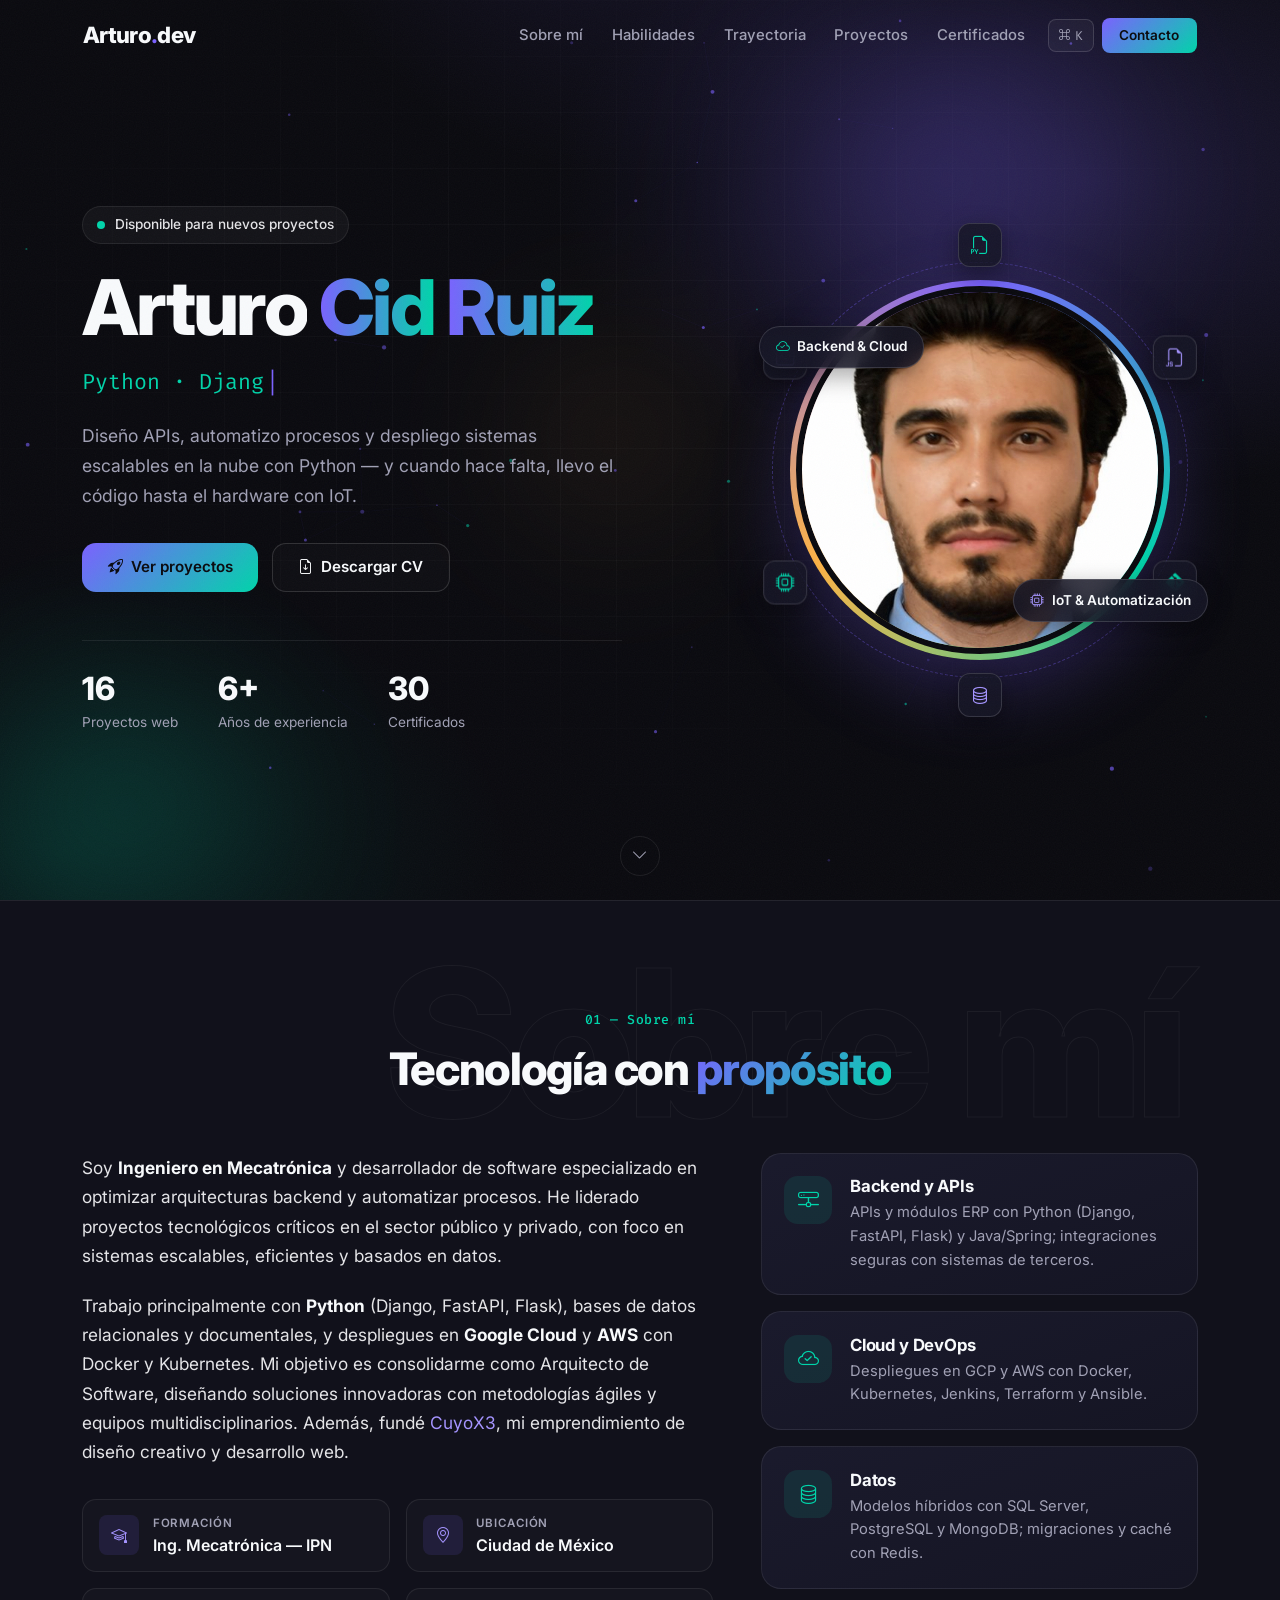
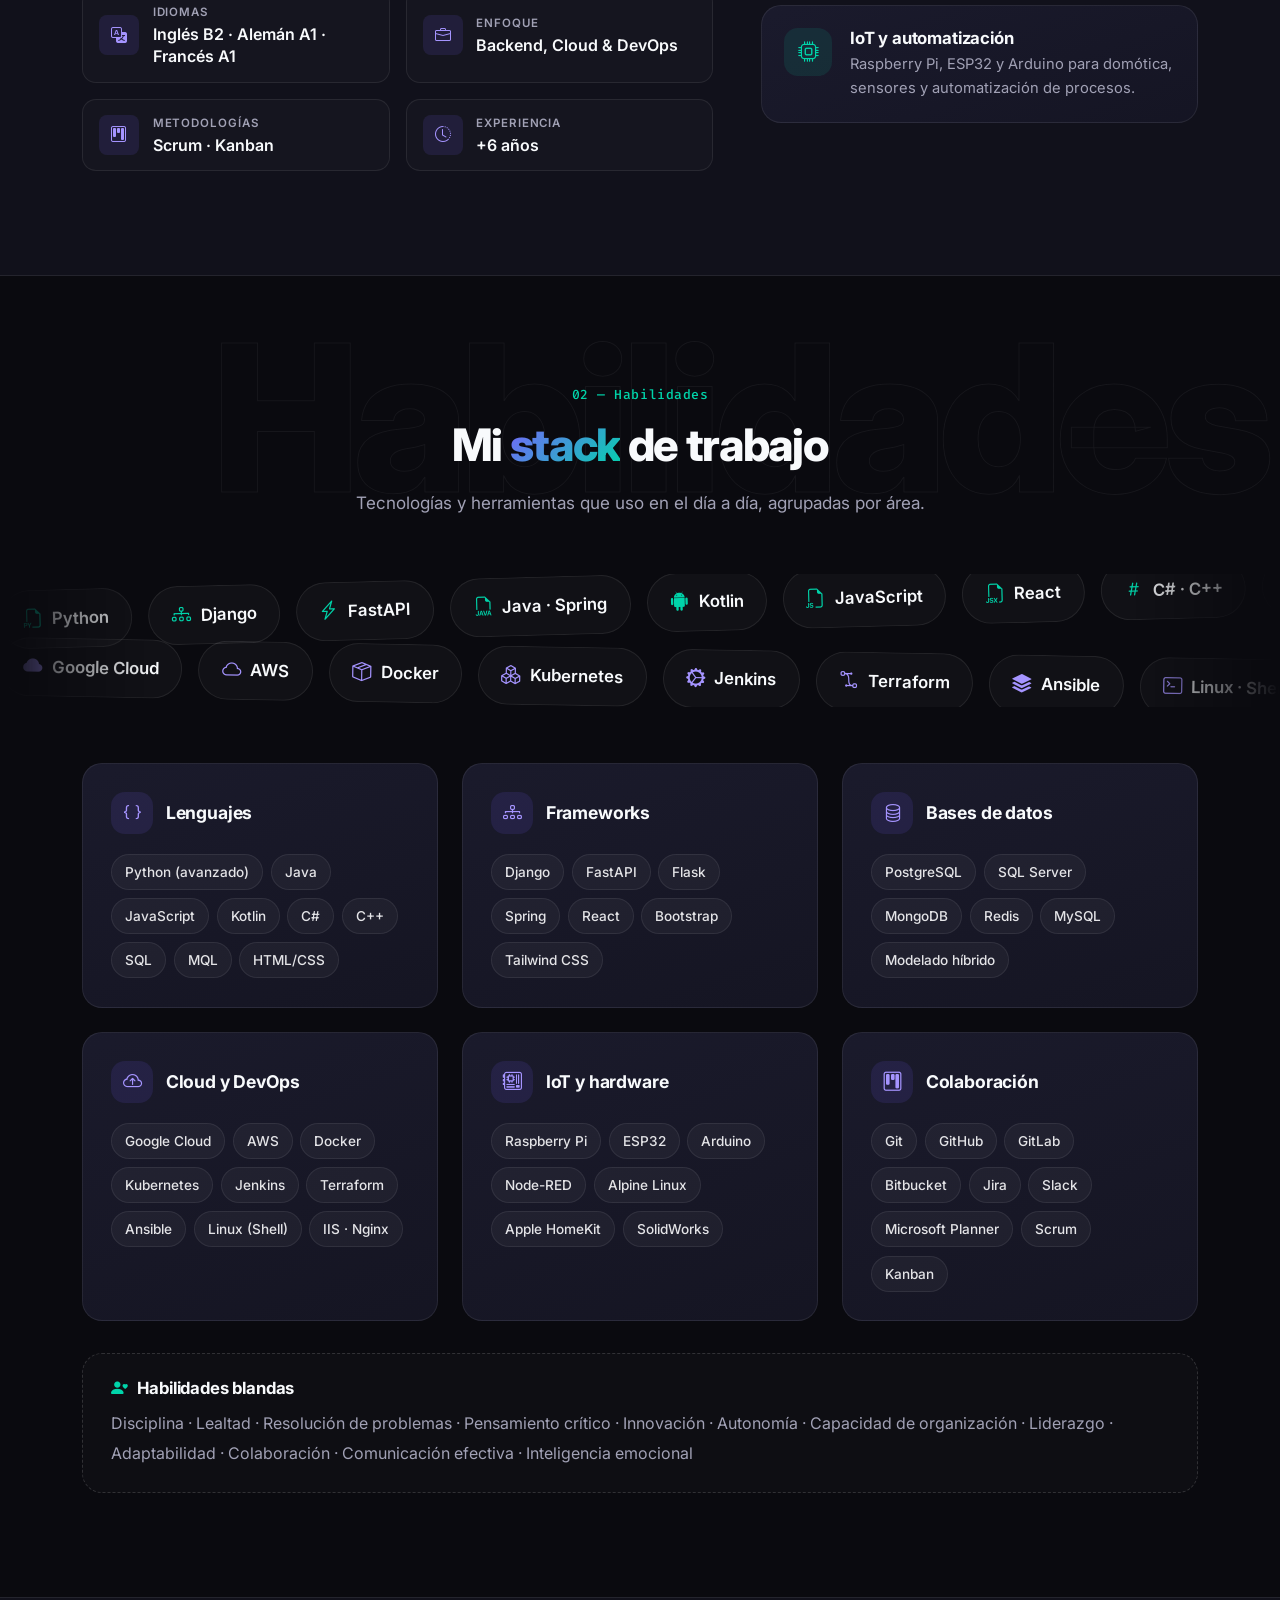
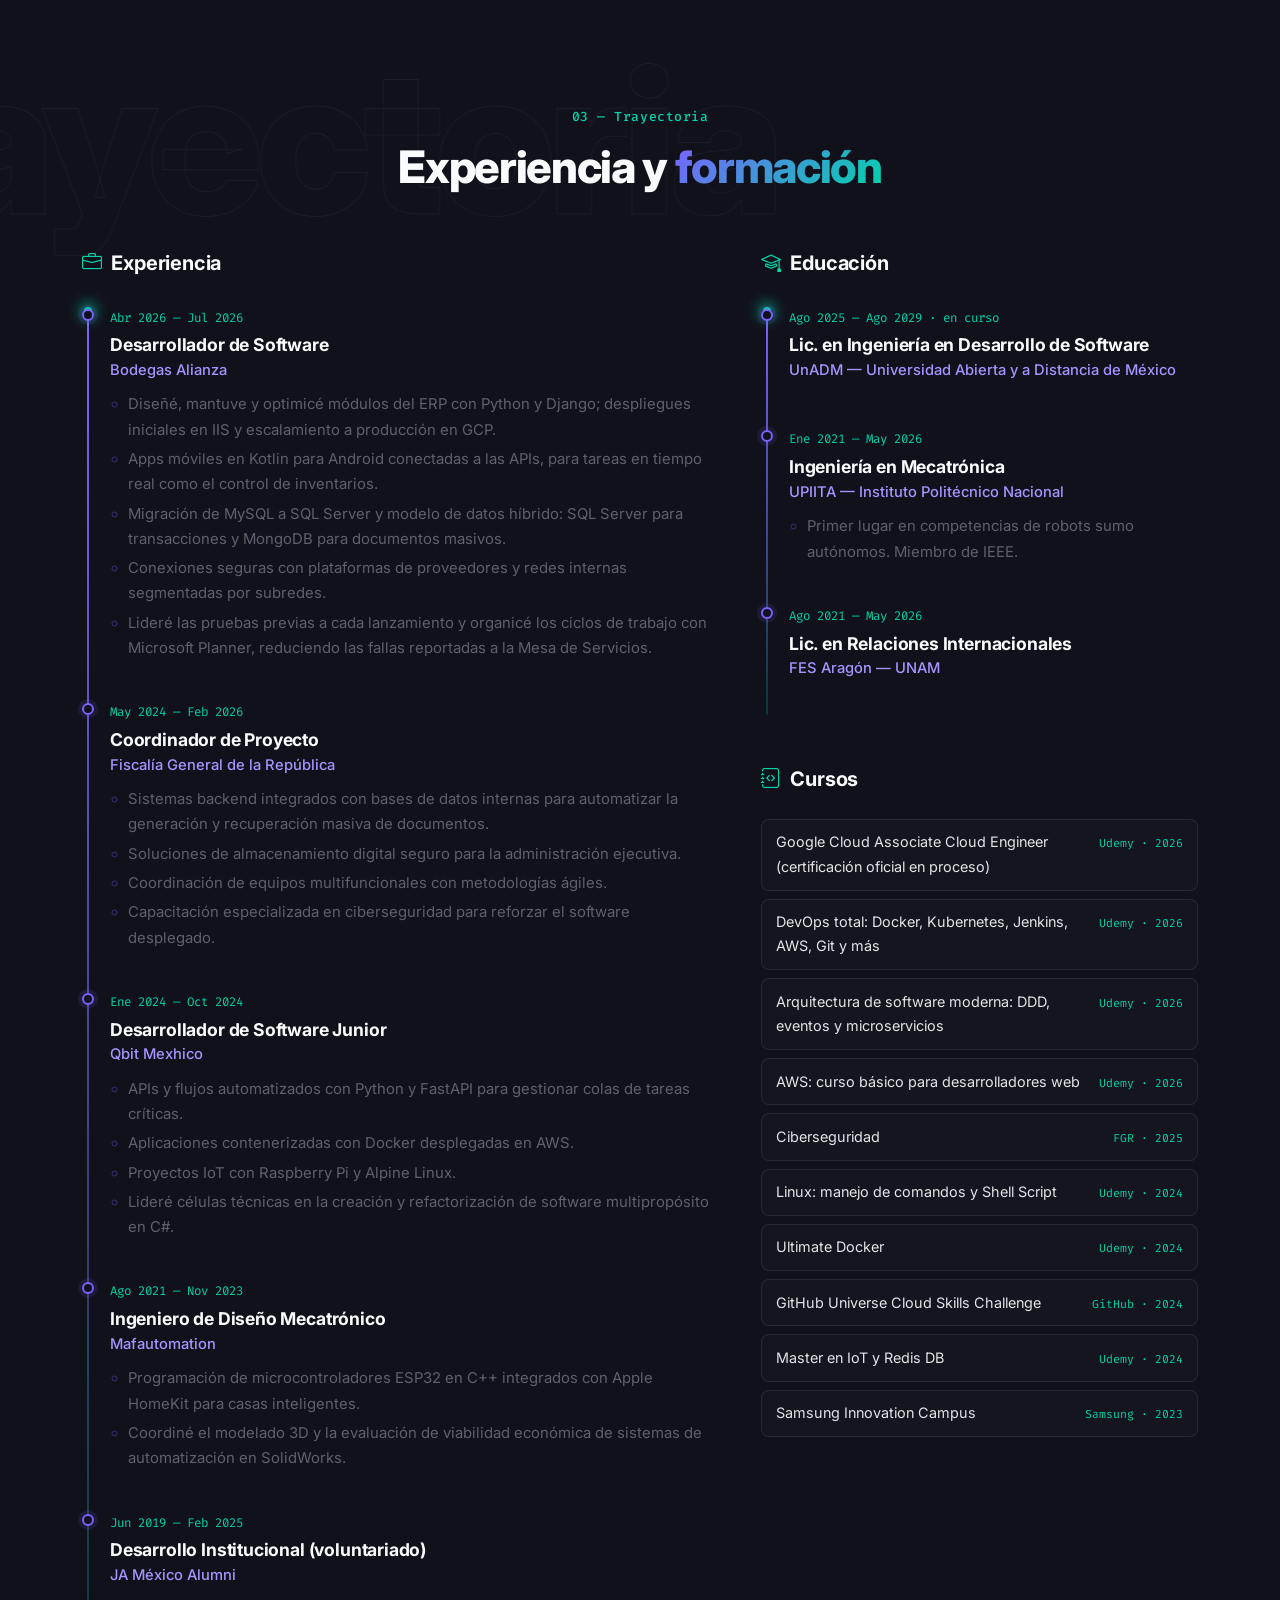
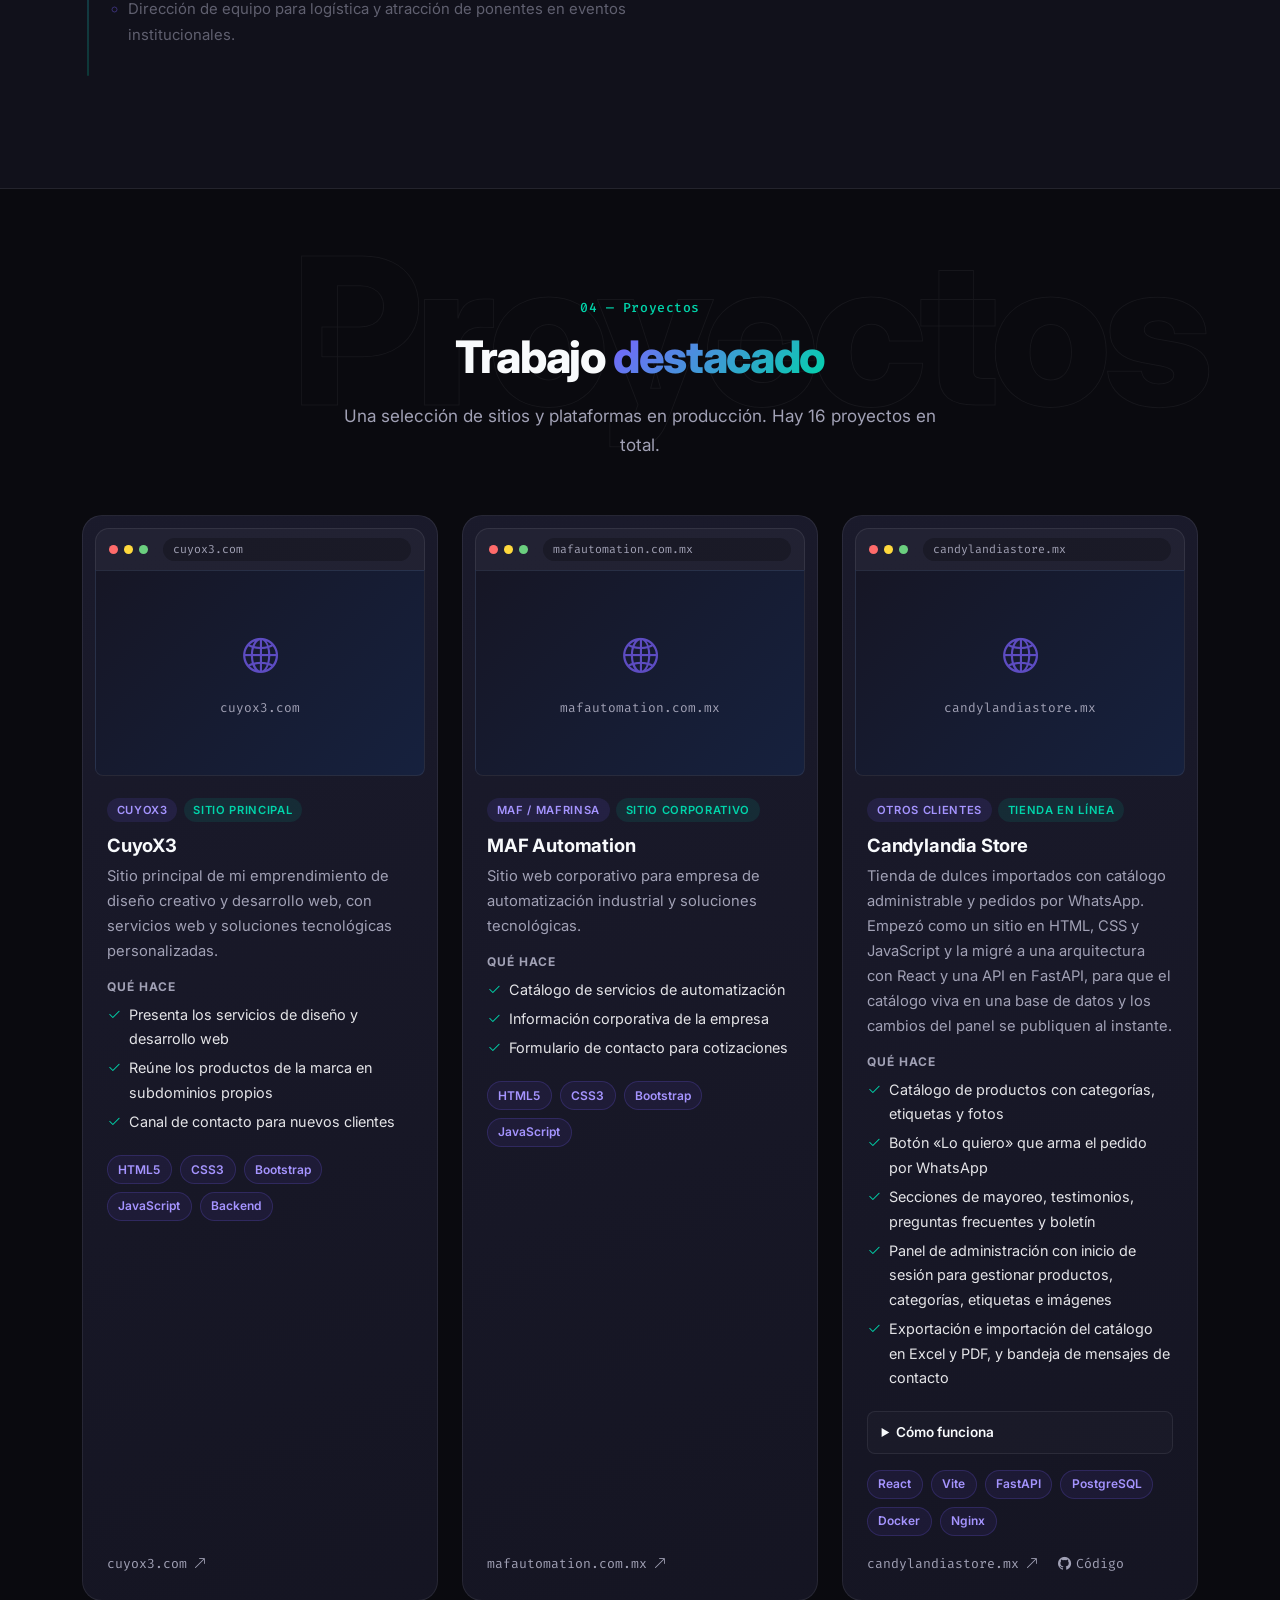
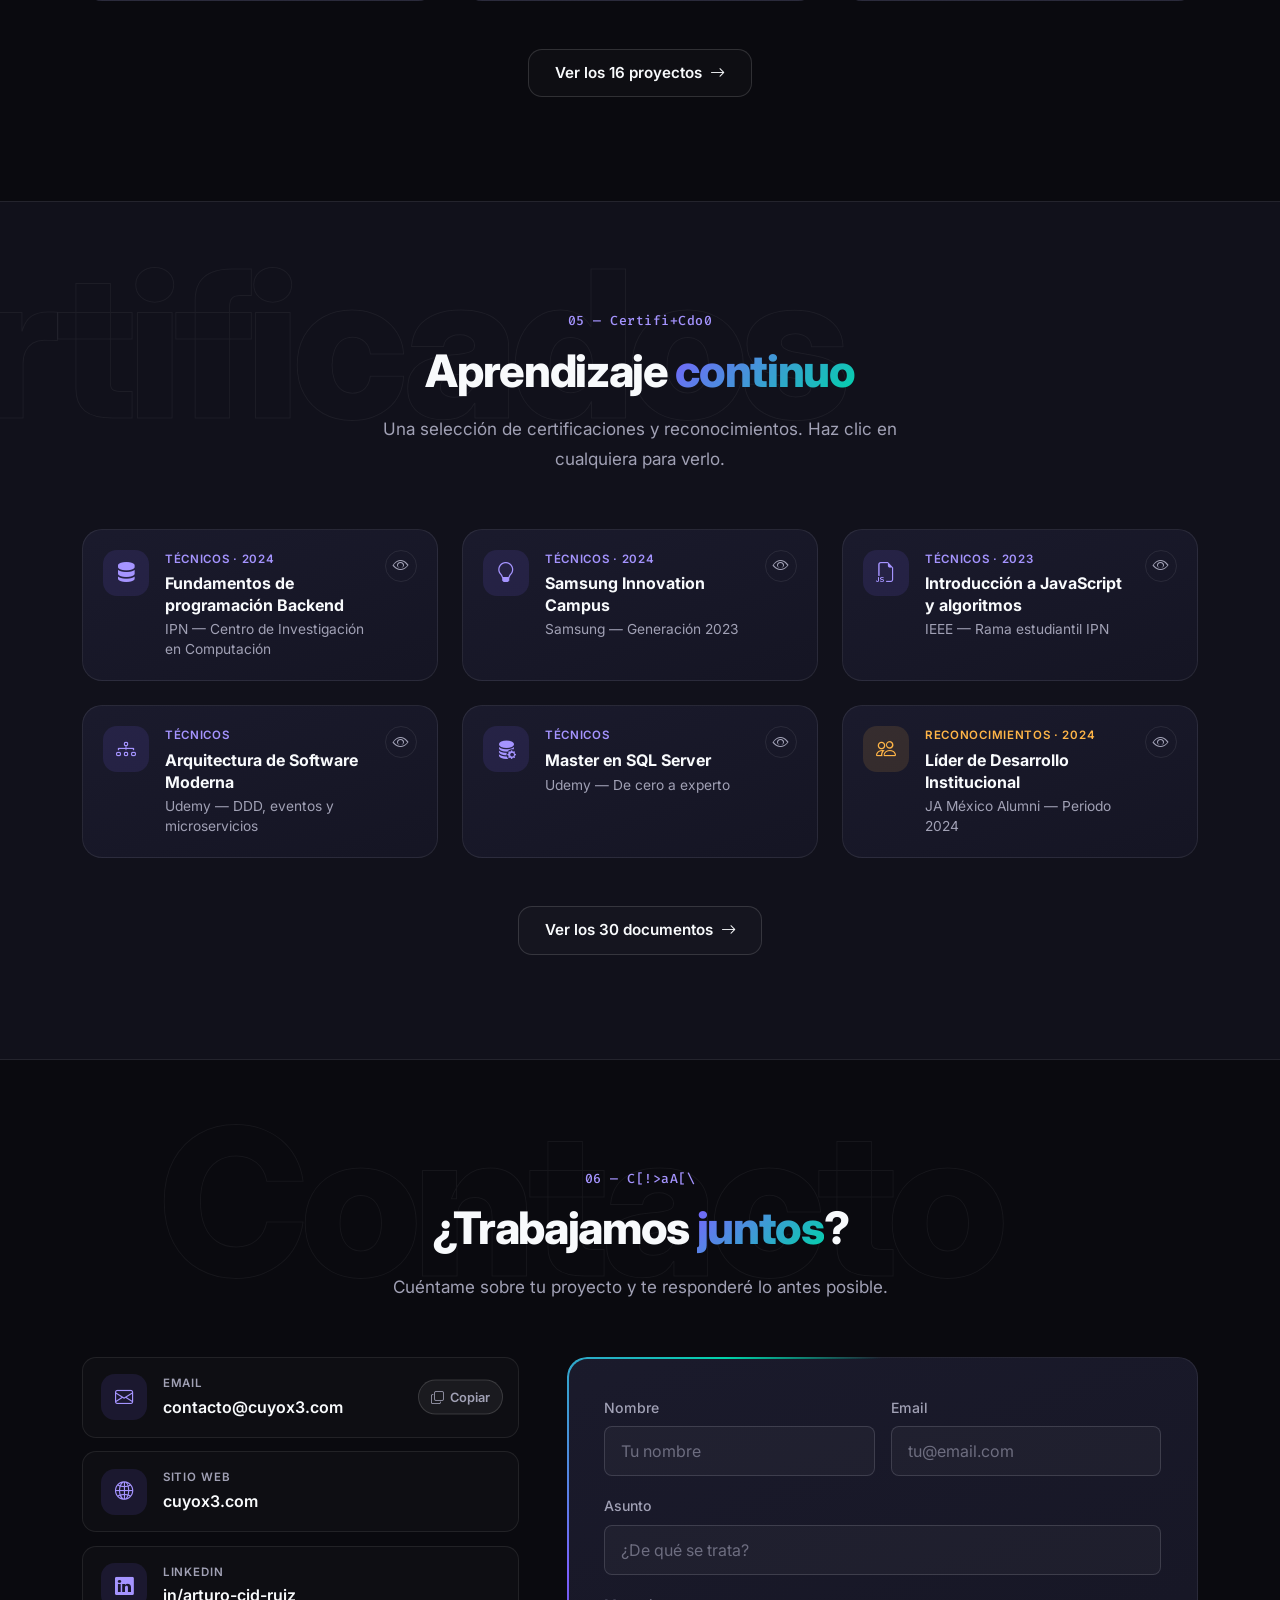
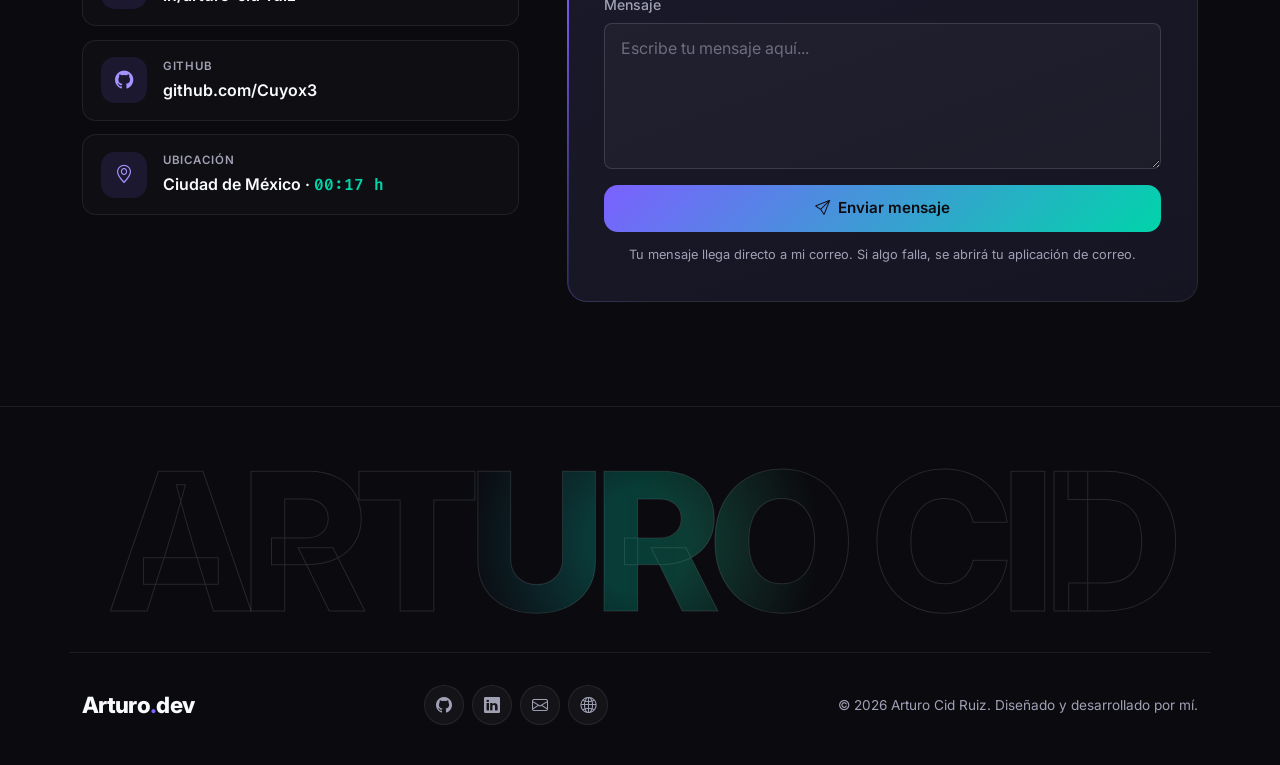
==== commit 0144379e: "actualizacion al 14 de octubre del 2026" ====
--- a/index.html
+++ b/index.html
@@ -3,15 +3,15 @@
 <head>
   <meta charset="UTF-8">
   <meta name="viewport" content="width=device-width, initial-scale=1.0">
-  <meta name="description" content="Portafolio de Arturo Cid Ruiz — Desarrollador Full Stack e Ingeniero en Mecatrónica. Proyectos web, experiencia, certificaciones e IoT.">
+  <meta name="description" content="Portafolio de Arturo Cid Ruiz — Backend &amp; Cloud Engineer (Python) e Ingeniero en Mecatrónica. Proyectos, experiencia, certificaciones e IoT.">
   <meta name="author" content="Arturo Cid Ruiz">
   <meta name="theme-color" content="#0a0a0f">
-  <meta property="og:title" content="Arturo Cid Ruiz | Desarrollador Full Stack">
+  <meta property="og:title" content="Arturo Cid Ruiz | Backend &amp; Cloud Engineer">
   <meta property="og:description" content="Proyectos web, experiencia, certificaciones e IoT.">
   <meta property="og:type" content="website">
   <meta property="og:image" content="assets/img/arturo-cid-ruiz.jpg">
   <script>document.documentElement.classList.add('js');</script>
-  <title>Arturo Cid Ruiz | Desarrollador Full Stack</title>
+  <title>Arturo Cid Ruiz | Backend &amp; Cloud Engineer</title>
 
   <link rel="icon" href="data:image/svg+xml,<svg xmlns='http://www.w3.org/2000/svg' viewBox='0 0 100 100'><rect width='100' height='100' rx='22' fill='%237b61ff'/><text x='50' y='68' font-size='52' font-family='Arial' font-weight='700' text-anchor='middle' fill='white'>AC</text></svg>">
 
@@ -68,11 +68,11 @@
               Arturo <span class="gradient-text">Cid Ruiz</span>
             </h1>
             <p class="hero-role reveal">
-              <span id="typed-text">Desarrollador Full Stack</span><span class="typed-cursor" aria-hidden="true">|</span>
+              <span id="typed-text">Backend &amp; Cloud Engineer</span><span class="typed-cursor" aria-hidden="true">|</span>
             </p>
             <p class="hero-lead reveal">
-              Construyo sitios web, APIs y sistemas que resuelven problemas reales — desde el frontend
-              hasta el servidor, y desde el código hasta el hardware con IoT.
+              Diseño APIs, automatizo procesos y despliego sistemas escalables en la nube con Python —
+              y cuando hace falta, llevo el código hasta el hardware con IoT.
             </p>
             <div class="hero-cta reveal">
               <a href="#projects" class="btn btn-primary-custom">
@@ -112,7 +112,7 @@
               <div class="hero-photo-ring">
                 <img src="assets/img/arturo-cid-ruiz.jpg" alt="Fotografía de Arturo Cid Ruiz" width="480" height="480">
               </div>
-              <span class="hero-badge hero-badge--top"><i class="bi bi-code-slash"></i> Full Stack</span>
+              <span class="hero-badge hero-badge--top"><i class="bi bi-cloud-check"></i> Backend &amp; Cloud</span>
               <span class="hero-badge hero-badge--bottom"><i class="bi bi-cpu"></i> IoT &amp; Automatización</span>
             </div>
           </div>
@@ -133,13 +133,16 @@
           <div class="col-lg-7 reveal">
             <div class="about-text">
               <p>
-                Soy desarrollador Full Stack con formación en <strong>Ingeniería Mecatrónica (UPIITA-IPN)</strong>.
-                Me gusta construir soluciones completas: interfaces web claras, APIs con Python y FastAPI,
-                bases de datos bien diseñadas y despliegues con Docker en la nube.
+                Soy <strong>Ingeniero en Mecatrónica</strong> y desarrollador de software especializado en
+                optimizar arquitecturas backend y automatizar procesos. He liderado proyectos tecnológicos
+                críticos en el sector público y privado, con foco en sistemas escalables, eficientes y
+                basados en datos.
               </p>
               <p>
-                Mi experiencia en el sector público y privado me ha enseñado a coordinar equipos,
-                documentar procesos y entregar sistemas que la gente realmente usa. Además, fundé
+                Trabajo principalmente con <strong>Python</strong> (Django, FastAPI, Flask), bases de datos
+                relacionales y documentales, y despliegues en <strong>Google Cloud</strong> y <strong>AWS</strong>
+                con Docker y Kubernetes. Mi objetivo es consolidarme como Arquitecto de Software, diseñando
+                soluciones innovadoras con metodologías ágiles y equipos multidisciplinarios. Además, fundé
                 <a href="https://cuyox3.com" target="_blank" rel="noopener">CuyoX3</a>, mi emprendimiento de
                 diseño creativo y desarrollo web.
               </p>
@@ -156,29 +159,44 @@
               </div>
               <div class="info-item">
                 <div class="info-icon"><i class="bi bi-translate"></i></div>
-                <div><dt>Idiomas</dt><dd>Español · Inglés B2</dd></div>
+                <div><dt>Idiomas</dt><dd>Inglés B2 · Alemán A1 · Francés A1</dd></div>
               </div>
               <div class="info-item">
                 <div class="info-icon"><i class="bi bi-briefcase"></i></div>
-                <div><dt>Enfoque</dt><dd>Full Stack &amp; IoT</dd></div>
+                <div><dt>Enfoque</dt><dd>Backend, Cloud &amp; DevOps</dd></div>
+              </div>
+              <div class="info-item">
+                <div class="info-icon"><i class="bi bi-kanban"></i></div>
+                <div><dt>Metodologías</dt><dd>Scrum · Kanban</dd></div>
+              </div>
+              <div class="info-item">
+                <div class="info-icon"><i class="bi bi-clock-history"></i></div>
+                <div><dt>Experiencia</dt><dd>+6 años</dd></div>
               </div>
             </dl>
           </div>
 
           <div class="col-lg-5 reveal">
             <div class="services">
-              <div class="service-item">
-                <div class="service-icon"><i class="bi bi-window-stack"></i></div>
-                <div>
-                  <h3>Desarrollo web</h3>
-                  <p>Sitios corporativos y landing pages responsivos, rápidos y fáciles de mantener.</p>
-                </div>
-              </div>
               <div class="service-item">
                 <div class="service-icon"><i class="bi bi-hdd-network"></i></div>
                 <div>
                   <h3>Backend y APIs</h3>
-                  <p>APIs con Python, FastAPI y Django; bases de datos SQL y despliegue con Docker.</p>
+                  <p>APIs y módulos ERP con Python (Django, FastAPI, Flask) y Java/Spring; integraciones seguras con sistemas de terceros.</p>
+                </div>
+              </div>
+              <div class="service-item">
+                <div class="service-icon"><i class="bi bi-cloud-check"></i></div>
+                <div>
+                  <h3>Cloud y DevOps</h3>
+                  <p>Despliegues en GCP y AWS con Docker, Kubernetes, Jenkins, Terraform y Ansible.</p>
+                </div>
+              </div>
+              <div class="service-item">
+                <div class="service-icon"><i class="bi bi-database"></i></div>
+                <div>
+                  <h3>Datos</h3>
+                  <p>Modelos híbridos con SQL Server, PostgreSQL y MongoDB; migraciones y caché con Redis.</p>
                 </div>
               </div>
               <div class="service-item">
@@ -207,20 +225,22 @@
       <div class="marquee-wrap" aria-hidden="true">
         <div class="marquee">
           <div class="marquee-track">
-            <span><i class="bi bi-filetype-py"></i>Python</span><span><i class="bi bi-lightning-charge"></i>FastAPI</span>
-            <span><i class="bi bi-diagram-3"></i>Django</span><span><i class="bi bi-filetype-js"></i>JavaScript</span>
-            <span><i class="bi bi-filetype-html"></i>HTML5</span><span><i class="bi bi-filetype-css"></i>CSS3</span>
-            <span><i class="bi bi-bootstrap"></i>Bootstrap</span><span><i class="bi bi-hash"></i>C#</span>
+            <span><i class="bi bi-filetype-py"></i>Python</span><span><i class="bi bi-diagram-3"></i>Django</span>
+            <span><i class="bi bi-lightning-charge"></i>FastAPI</span><span><i class="bi bi-filetype-java"></i>Java · Spring</span>
+            <span><i class="bi bi-android2"></i>Kotlin</span><span><i class="bi bi-filetype-js"></i>JavaScript</span>
+            <span><i class="bi bi-filetype-jsx"></i>React</span><span><i class="bi bi-hash"></i>C# · C++</span>
             <span><i class="bi bi-database"></i>SQL Server</span><span><i class="bi bi-database-fill"></i>PostgreSQL</span>
+            <span><i class="bi bi-layers-half"></i>MongoDB</span><span><i class="bi bi-lightning"></i>Redis</span>
           </div>
         </div>
         <div class="marquee marquee--reverse">
           <div class="marquee-track">
-            <span><i class="bi bi-box-seam"></i>Docker</span><span><i class="bi bi-terminal"></i>Linux</span>
-            <span><i class="bi bi-git"></i>Git</span><span><i class="bi bi-cloud"></i>AWS</span>
-            <span><i class="bi bi-cloud-fill"></i>Google Cloud</span><span><i class="bi bi-motherboard"></i>Raspberry Pi</span>
-            <span><i class="bi bi-cpu"></i>ESP32</span><span><i class="bi bi-memory"></i>Arduino</span>
-            <span><i class="bi bi-diagram-2"></i>Node-RED</span><span><i class="bi bi-lightning"></i>Redis</span>
+            <span><i class="bi bi-cloud-fill"></i>Google Cloud</span><span><i class="bi bi-cloud"></i>AWS</span>
+            <span><i class="bi bi-box-seam"></i>Docker</span><span><i class="bi bi-boxes"></i>Kubernetes</span>
+            <span><i class="bi bi-gear-wide-connected"></i>Jenkins</span><span><i class="bi bi-bezier2"></i>Terraform</span>
+            <span><i class="bi bi-stack"></i>Ansible</span><span><i class="bi bi-terminal"></i>Linux · Shell</span>
+            <span><i class="bi bi-git"></i>Git</span><span><i class="bi bi-motherboard"></i>Raspberry Pi</span>
+            <span><i class="bi bi-cpu"></i>ESP32</span><span><i class="bi bi-diagram-2"></i>Node-RED</span>
           </div>
         </div>
       </div>
@@ -230,33 +250,33 @@
         <div class="row g-4">
           <div class="col-md-6 col-lg-4 reveal">
             <article class="skill-group">
-              <div class="skill-group-head"><i class="bi bi-palette"></i><h3>Frontend</h3></div>
+              <div class="skill-group-head"><i class="bi bi-braces"></i><h3>Lenguajes</h3></div>
               <ul class="chip-list">
-                <li>HTML5</li><li>CSS3</li><li>JavaScript</li><li>Bootstrap</li><li>Diseño responsivo</li>
+                <li>Python (avanzado)</li><li>Java</li><li>JavaScript</li><li>Kotlin</li><li>C#</li><li>C++</li><li>SQL</li><li>MQL</li><li>HTML/CSS</li>
               </ul>
             </article>
           </div>
           <div class="col-md-6 col-lg-4 reveal">
             <article class="skill-group">
-              <div class="skill-group-head"><i class="bi bi-braces"></i><h3>Backend</h3></div>
+              <div class="skill-group-head"><i class="bi bi-diagram-3"></i><h3>Frameworks</h3></div>
               <ul class="chip-list">
-                <li>Python</li><li>FastAPI</li><li>Django</li><li>Flask</li><li>C#</li><li>APIs REST</li>
+                <li>Django</li><li>FastAPI</li><li>Flask</li><li>Spring</li><li>React</li><li>Bootstrap</li><li>Tailwind CSS</li>
               </ul>
             </article>
           </div>
           <div class="col-md-6 col-lg-4 reveal">
             <article class="skill-group">
-              <div class="skill-group-head"><i class="bi bi-database"></i><h3>Datos</h3></div>
+              <div class="skill-group-head"><i class="bi bi-database"></i><h3>Bases de datos</h3></div>
               <ul class="chip-list">
-                <li>SQL Server</li><li>PostgreSQL</li><li>Redis</li><li>Pandas</li><li>Modelado de datos</li>
+                <li>PostgreSQL</li><li>SQL Server</li><li>MongoDB</li><li>Redis</li><li>MySQL</li><li>Modelado híbrido</li>
               </ul>
             </article>
           </div>
           <div class="col-md-6 col-lg-4 reveal">
             <article class="skill-group">
-              <div class="skill-group-head"><i class="bi bi-cloud-arrow-up"></i><h3>DevOps y nube</h3></div>
+              <div class="skill-group-head"><i class="bi bi-cloud-arrow-up"></i><h3>Cloud y DevOps</h3></div>
               <ul class="chip-list">
-                <li>Docker</li><li>Linux</li><li>Git</li><li>AWS</li><li>Google Cloud</li>
+                <li>Google Cloud</li><li>AWS</li><li>Docker</li><li>Kubernetes</li><li>Jenkins</li><li>Terraform</li><li>Ansible</li><li>Linux (Shell)</li><li>IIS · Nginx</li>
               </ul>
             </article>
           </div>
@@ -264,18 +284,25 @@
             <article class="skill-group">
               <div class="skill-group-head"><i class="bi bi-motherboard"></i><h3>IoT y hardware</h3></div>
               <ul class="chip-list">
-                <li>Raspberry Pi</li><li>ESP32</li><li>Arduino</li><li>Node-RED</li><li>Proteus</li><li>SolidWorks</li>
+                <li>Raspberry Pi</li><li>ESP32</li><li>Arduino</li><li>Node-RED</li><li>Alpine Linux</li><li>Apple HomeKit</li><li>SolidWorks</li>
               </ul>
             </article>
           </div>
           <div class="col-md-6 col-lg-4 reveal">
             <article class="skill-group">
-              <div class="skill-group-head"><i class="bi bi-people"></i><h3>Equipo y gestión</h3></div>
+              <div class="skill-group-head"><i class="bi bi-kanban"></i><h3>Colaboración</h3></div>
               <ul class="chip-list">
-                <li>Jira</li><li>Notion</li><li>Slack</li><li>Planeación de proyectos</li><li>Liderazgo</li>
+                <li>Git</li><li>GitHub</li><li>GitLab</li><li>Bitbucket</li><li>Jira</li><li>Slack</li><li>Microsoft Planner</li><li>Scrum</li><li>Kanban</li>
               </ul>
             </article>
           </div>
+        </div>
+
+        <div class="soft-skills reveal">
+          <h3><i class="bi bi-person-heart"></i> Habilidades blandas</h3>
+          <p>Disciplina · Lealtad · Resolución de problemas · Pensamiento crítico · Innovación · Autonomía ·
+            Capacidad de organización · Liderazgo · Adaptabilidad · Colaboración · Comunicación efectiva ·
+            Inteligencia emocional</p>
         </div>
       </div>
     </section>
@@ -293,40 +320,46 @@
             <h3 class="timeline-heading reveal"><i class="bi bi-briefcase"></i> Experiencia</h3>
             <ol class="timeline">
               <li class="timeline-item reveal">
+                <span class="timeline-date">Abr 2026 — Jul 2026</span>
+                <h4>Desarrollador de Software</h4>
+                <p class="timeline-org">Bodegas Alianza</p>
+                <ul>
+                  <li>Diseñé, mantuve y optimicé módulos del ERP con Python y Django; despliegues iniciales en IIS y escalamiento a producción en GCP.</li>
+                  <li>Apps móviles en Kotlin para Android conectadas a las APIs, para tareas en tiempo real como el control de inventarios.</li>
+                  <li>Migración de MySQL a SQL Server y modelo de datos híbrido: SQL Server para transacciones y MongoDB para documentos masivos.</li>
+                  <li>Conexiones seguras con plataformas de proveedores y redes internas segmentadas por subredes.</li>
+                  <li>Lideré las pruebas previas a cada lanzamiento y organicé los ciclos de trabajo con Microsoft Planner, reduciendo las fallas reportadas a la Mesa de Servicios.</li>
+                </ul>
+              </li>
+              <li class="timeline-item reveal">
                 <span class="timeline-date">May 2024 — Feb 2026</span>
-                <h4>Coordinador de proyectos C</h4>
+                <h4>Coordinador de Proyecto</h4>
                 <p class="timeline-org">Fiscalía General de la República</p>
                 <ul>
-                  <li>Diseño e implementación de sistemas con bases de datos internas para la Administración Ejecutiva de Prestaciones y Servicios.</li>
-                  <li>Sistemas para la generación, almacenamiento y consulta de documentos del área.</li>
-                  <li>Coordinación de reportes, logística y seguimiento de requerimientos entre unidades.</li>
+                  <li>Sistemas backend integrados con bases de datos internas para automatizar la generación y recuperación masiva de documentos.</li>
+                  <li>Soluciones de almacenamiento digital seguro para la administración ejecutiva.</li>
+                  <li>Coordinación de equipos multifuncionales con metodologías ágiles.</li>
+                  <li>Capacitación especializada en ciberseguridad para reforzar el software desplegado.</li>
                 </ul>
               </li>
               <li class="timeline-item reveal">
                 <span class="timeline-date">Ene 2024 — Oct 2024</span>
-                <h4>Software Developer Jr</h4>
+                <h4>Desarrollador de Software Junior</h4>
                 <p class="timeline-org">Qbit Mexhico</p>
                 <ul>
-                  <li>APIs y automatizaciones con Python; backend con FastAPI para gestión de tareas.</li>
-                  <li>Implementación de APIs con Docker en AWS.</li>
-                  <li>Proyectos IoT con Raspberry Pi y Alpine Linux; software multiusos en C#.</li>
+                  <li>APIs y flujos automatizados con Python y FastAPI para gestionar colas de tareas críticas.</li>
+                  <li>Aplicaciones contenerizadas con Docker desplegadas en AWS.</li>
+                  <li>Proyectos IoT con Raspberry Pi y Alpine Linux.</li>
+                  <li>Lideré células técnicas en la creación y refactorización de software multipropósito en C#.</li>
                 </ul>
               </li>
               <li class="timeline-item reveal">
                 <span class="timeline-date">Ago 2021 — Nov 2023</span>
-                <h4>Ingeniero diseñador mecatrónico</h4>
-                <p class="timeline-org">Mafrinsa</p>
+                <h4>Ingeniero de Diseño Mecatrónico</h4>
+                <p class="timeline-org">Mafautomation</p>
                 <ul>
-                  <li>Programas para ESP32 en C++ con integración a Apple HomeKit para domótica.</li>
-                  <li>Modelado y evaluación de estructuras y sistemas de automatización en SolidWorks.</li>
-                </ul>
-              </li>
-              <li class="timeline-item reveal">
-                <span class="timeline-date">Ene 2020 — Ago 2021</span>
-                <h4>Técnico en sistemas digitales</h4>
-                <p class="timeline-org">HAVR</p>
-                <ul>
-                  <li>Proyectos integrales en Arduino y C++; pruebas de prototipos y reparación de sensores.</li>
+                  <li>Programación de microcontroladores ESP32 en C++ integrados con Apple HomeKit para casas inteligentes.</li>
+                  <li>Coordiné el modelado 3D y la evaluación de viabilidad económica de sistemas de automatización en SolidWorks.</li>
                 </ul>
               </li>
               <li class="timeline-item reveal">
@@ -335,7 +368,6 @@
                 <p class="timeline-org">JA México Alumni</p>
                 <ul>
                   <li>Dirección de equipo para logística y atracción de ponentes en eventos institucionales.</li>
-                  <li>Búsqueda de becas, capacitaciones y colaboraciones para la red.</li>
                 </ul>
               </li>
             </ol>
@@ -345,31 +377,38 @@
             <h3 class="timeline-heading reveal"><i class="bi bi-mortarboard"></i> Educación</h3>
             <ol class="timeline">
               <li class="timeline-item reveal">
-                <span class="timeline-date">2021 — 2025</span>
-                <h4>Ingeniería Mecatrónica</h4>
+                <span class="timeline-date">Ago 2025 — Ago 2029 · en curso</span>
+                <h4>Lic. en Ingeniería en Desarrollo de Software</h4>
+                <p class="timeline-org">UnADM — Universidad Abierta y a Distancia de México</p>
+              </li>
+              <li class="timeline-item reveal">
+                <span class="timeline-date">Ene 2021 — May 2026</span>
+                <h4>Ingeniería en Mecatrónica</h4>
                 <p class="timeline-org">UPIITA — Instituto Politécnico Nacional</p>
                 <ul>
-                  <li>Primer lugar en competencias de robots sumo autónomos.</li>
-                  <li>Python (Django, FastAPI, Flask, Pandas), C# y diseño de PCB. Miembro de IEEE.</li>
+                  <li>Primer lugar en competencias de robots sumo autónomos. Miembro de IEEE.</li>
                 </ul>
               </li>
               <li class="timeline-item reveal">
-                <span class="timeline-date">2021 — 2026</span>
+                <span class="timeline-date">Ago 2021 — May 2026</span>
                 <h4>Lic. en Relaciones Internacionales</h4>
                 <p class="timeline-org">FES Aragón — UNAM</p>
-                <ul>
-                  <li>Club de matemáticas y organización de eventos culturales.</li>
-                </ul>
-              </li>
-              <li class="timeline-item reveal">
-                <span class="timeline-date">2017 — 2020</span>
-                <h4>Técnico en Sistemas Digitales</h4>
-                <p class="timeline-org">CECyT 9 — IPN</p>
-                <ul>
-                  <li>Microcontroladores, circuitos PCB y programación orientada a objetos.</li>
-                </ul>
               </li>
             </ol>
+
+            <h3 class="timeline-heading timeline-heading--courses reveal"><i class="bi bi-journal-code"></i> Cursos</h3>
+            <ul class="course-list reveal">
+              <li><span>Google Cloud Associate Cloud Engineer (certificación oficial en proceso)</span><small>Udemy · 2026</small></li>
+              <li><span>DevOps total: Docker, Kubernetes, Jenkins, AWS, Git y más</span><small>Udemy · 2026</small></li>
+              <li><span>Arquitectura de software moderna: DDD, eventos y microservicios</span><small>Udemy · 2026</small></li>
+              <li><span>AWS: curso básico para desarrolladores web</span><small>Udemy · 2026</small></li>
+              <li><span>Ciberseguridad</span><small>FGR · 2025</small></li>
+              <li><span>Linux: manejo de comandos y Shell Script</span><small>Udemy · 2024</small></li>
+              <li><span>Ultimate Docker</span><small>Udemy · 2024</small></li>
+              <li><span>GitHub Universe Cloud Skills Challenge</span><small>GitHub · 2024</small></li>
+              <li><span>Master en IoT y Redis DB</span><small>Udemy · 2024</small></li>
+              <li><span>Samsung Innovation Campus</span><small>Samsung · 2023</small></li>
+            </ul>
           </div>
         </div>
       </div>
@@ -441,9 +480,15 @@
                 </a>
               </li>
               <li>
-                <a class="contact-info-item" href="https://github.com/cuyox3" target="_blank" rel="noopener">
+                <a class="contact-info-item" href="https://www.linkedin.com/in/arturo-cid-ruiz/" target="_blank" rel="noopener">
+                  <span class="ci-icon"><i class="bi bi-linkedin"></i></span>
+                  <span><span class="ci-label">LinkedIn</span><span class="ci-value">in/arturo-cid-ruiz</span></span>
+                </a>
+              </li>
+              <li>
+                <a class="contact-info-item" href="https://github.com/Cuyox3" target="_blank" rel="noopener">
                   <span class="ci-icon"><i class="bi bi-github"></i></span>
-                  <span><span class="ci-label">GitHub</span><span class="ci-value">github.com/cuyox3</span></span>
+                  <span><span class="ci-label">GitHub</span><span class="ci-value">github.com/Cuyox3</span></span>
                 </a>
               </li>
               <li>
@@ -458,6 +503,8 @@
           <div class="col-lg-7 reveal">
             <div class="contact-card glow-border">
               <form id="contactForm" data-email="contacto@cuyox3.com" novalidate>
+                <!-- Campo trampa para bots (no lo llenan las personas) -->
+                <input type="text" name="_honey" class="form-honey" tabindex="-1" autocomplete="off" aria-hidden="true">
                 <div class="row g-3">
                   <div class="col-md-6">
                     <label for="contactName" class="form-label">Nombre</label>
@@ -479,7 +526,7 @@
                     <button type="submit" class="btn btn-primary-custom w-100">
                       <i class="bi bi-send me-2"></i>Enviar mensaje
                     </button>
-                    <p class="form-note">Se abrirá tu aplicación de correo con el mensaje listo para enviar.</p>
+                    <p class="form-note">Tu mensaje llega directo a mi correo. Si algo falla, se abrirá tu aplicación de correo.</p>
                   </div>
                 </div>
               </form>
@@ -497,7 +544,8 @@
     <div class="container footer-inner">
       <a class="navbar-brand" href="#hero">Arturo<span class="brand-dot">.</span>dev</a>
       <div class="footer-social">
-        <a href="https://github.com/cuyox3" target="_blank" rel="noopener" class="social-link" aria-label="GitHub"><i class="bi bi-github"></i></a>
+        <a href="https://github.com/Cuyox3" target="_blank" rel="noopener" class="social-link" aria-label="GitHub"><i class="bi bi-github"></i></a>
+        <a href="https://www.linkedin.com/in/arturo-cid-ruiz/" target="_blank" rel="noopener" class="social-link" aria-label="LinkedIn"><i class="bi bi-linkedin"></i></a>
         <a href="mailto:contacto@cuyox3.com" class="social-link" aria-label="Email"><i class="bi bi-envelope"></i></a>
         <a href="https://cuyox3.com" target="_blank" rel="noopener" class="social-link" aria-label="Sitio web CuyoX3"><i class="bi bi-globe2"></i></a>
       </div>
--- a/styles/main.css
+++ b/styles/main.css
@@ -753,6 +753,31 @@
   margin: 0;
 }
 
+/* Habilidades blandas */
+.soft-skills {
+  margin-top: 2rem;
+  padding: 1.5rem 1.75rem;
+  background: rgba(255, 255, 255, 0.02);
+  border: 1px dashed var(--color-border-strong);
+  border-radius: var(--radius-lg);
+}
+
+.soft-skills h3 {
+  display: flex;
+  align-items: center;
+  gap: 0.6rem;
+  font-size: 1.05rem;
+  margin-bottom: 0.6rem;
+}
+
+.soft-skills h3 i { color: var(--color-secondary); }
+
+.soft-skills p {
+  margin: 0;
+  color: var(--color-text-muted);
+  line-height: 1.9;
+}
+
 /* ---------- 10. Trayectoria (timeline) ---------- */
 .timeline-heading {
   display: flex;
@@ -832,6 +857,42 @@
 .timeline-item ul li { margin-bottom: 0.25rem; }
 .timeline-item ul li::marker { color: rgba(var(--color-primary-rgb), 0.7); }
 
+/* Cursos */
+.timeline-heading--courses {
+  margin-top: 2.75rem;
+}
+
+.course-list {
+  list-style: none;
+  margin: 0;
+  padding: 0;
+  display: flex;
+  flex-direction: column;
+  gap: 0.5rem;
+}
+
+.course-list li {
+  display: flex;
+  justify-content: space-between;
+  align-items: baseline;
+  gap: 1rem;
+  padding: 0.65rem 0.9rem;
+  font-size: 0.9rem;
+  background: rgba(255, 255, 255, 0.02);
+  border: 1px solid var(--color-border);
+  border-radius: var(--radius-sm);
+  transition: border-color var(--transition-fast);
+}
+
+.course-list li:hover { border-color: var(--color-border-hover); }
+
+.course-list small {
+  flex-shrink: 0;
+  font-family: var(--font-mono);
+  font-size: 0.72rem;
+  color: var(--color-secondary);
+}
+
 /* ---------- 11. Proyectos ---------- */
 .project-card {
   height: 100%;
@@ -971,9 +1032,15 @@
   margin-bottom: 1rem;
 }
 
-.project-link {
+.project-links {
   margin-top: auto;
   padding-top: 1.1rem;
+  display: flex;
+  flex-wrap: wrap;
+  gap: 0.5rem 1.25rem;
+}
+
+.project-link {
   display: inline-flex;
   align-items: center;
   gap: 0.35rem;
@@ -1354,6 +1421,14 @@
 
 .contact-card .was-validated .form-control:invalid {
   border-color: var(--color-accent);
+}
+
+.form-honey {
+  position: absolute;
+  left: -9999px;
+  width: 1px;
+  height: 1px;
+  opacity: 0;
 }
 
 .form-note {
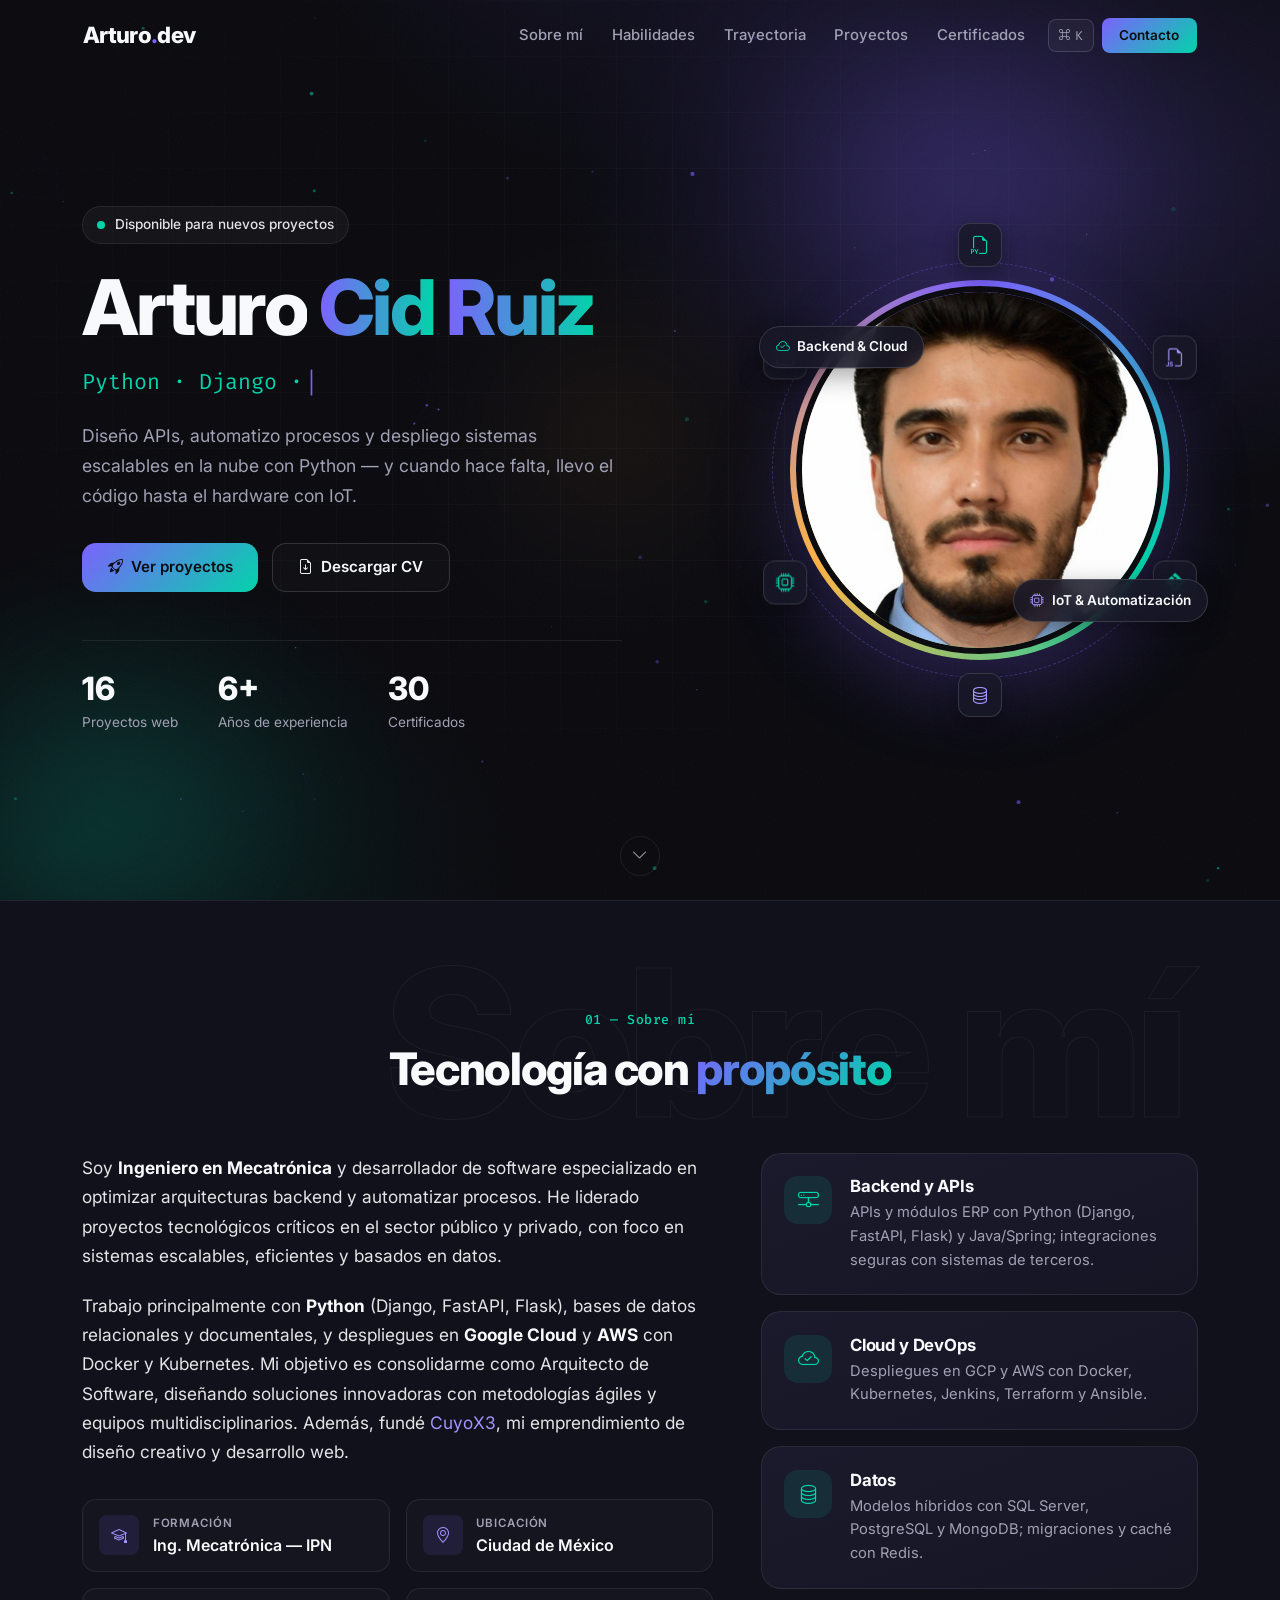
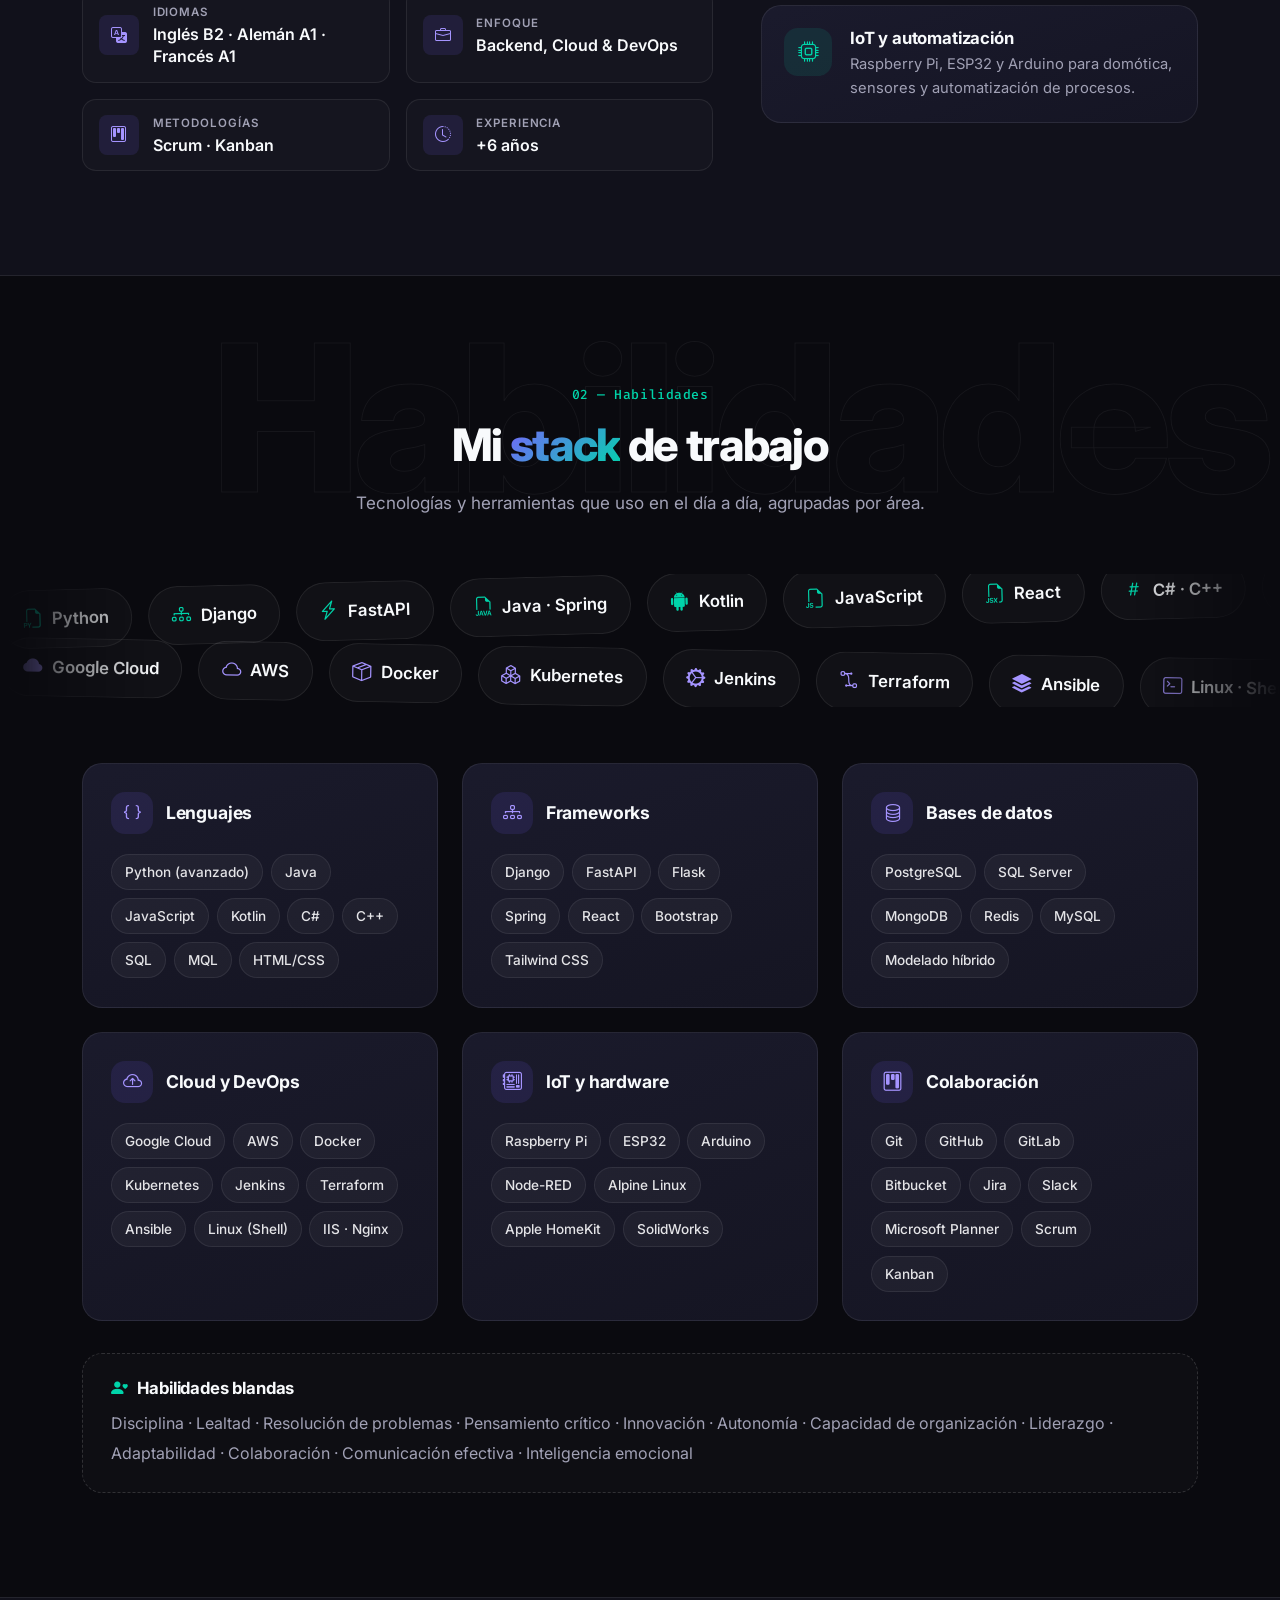
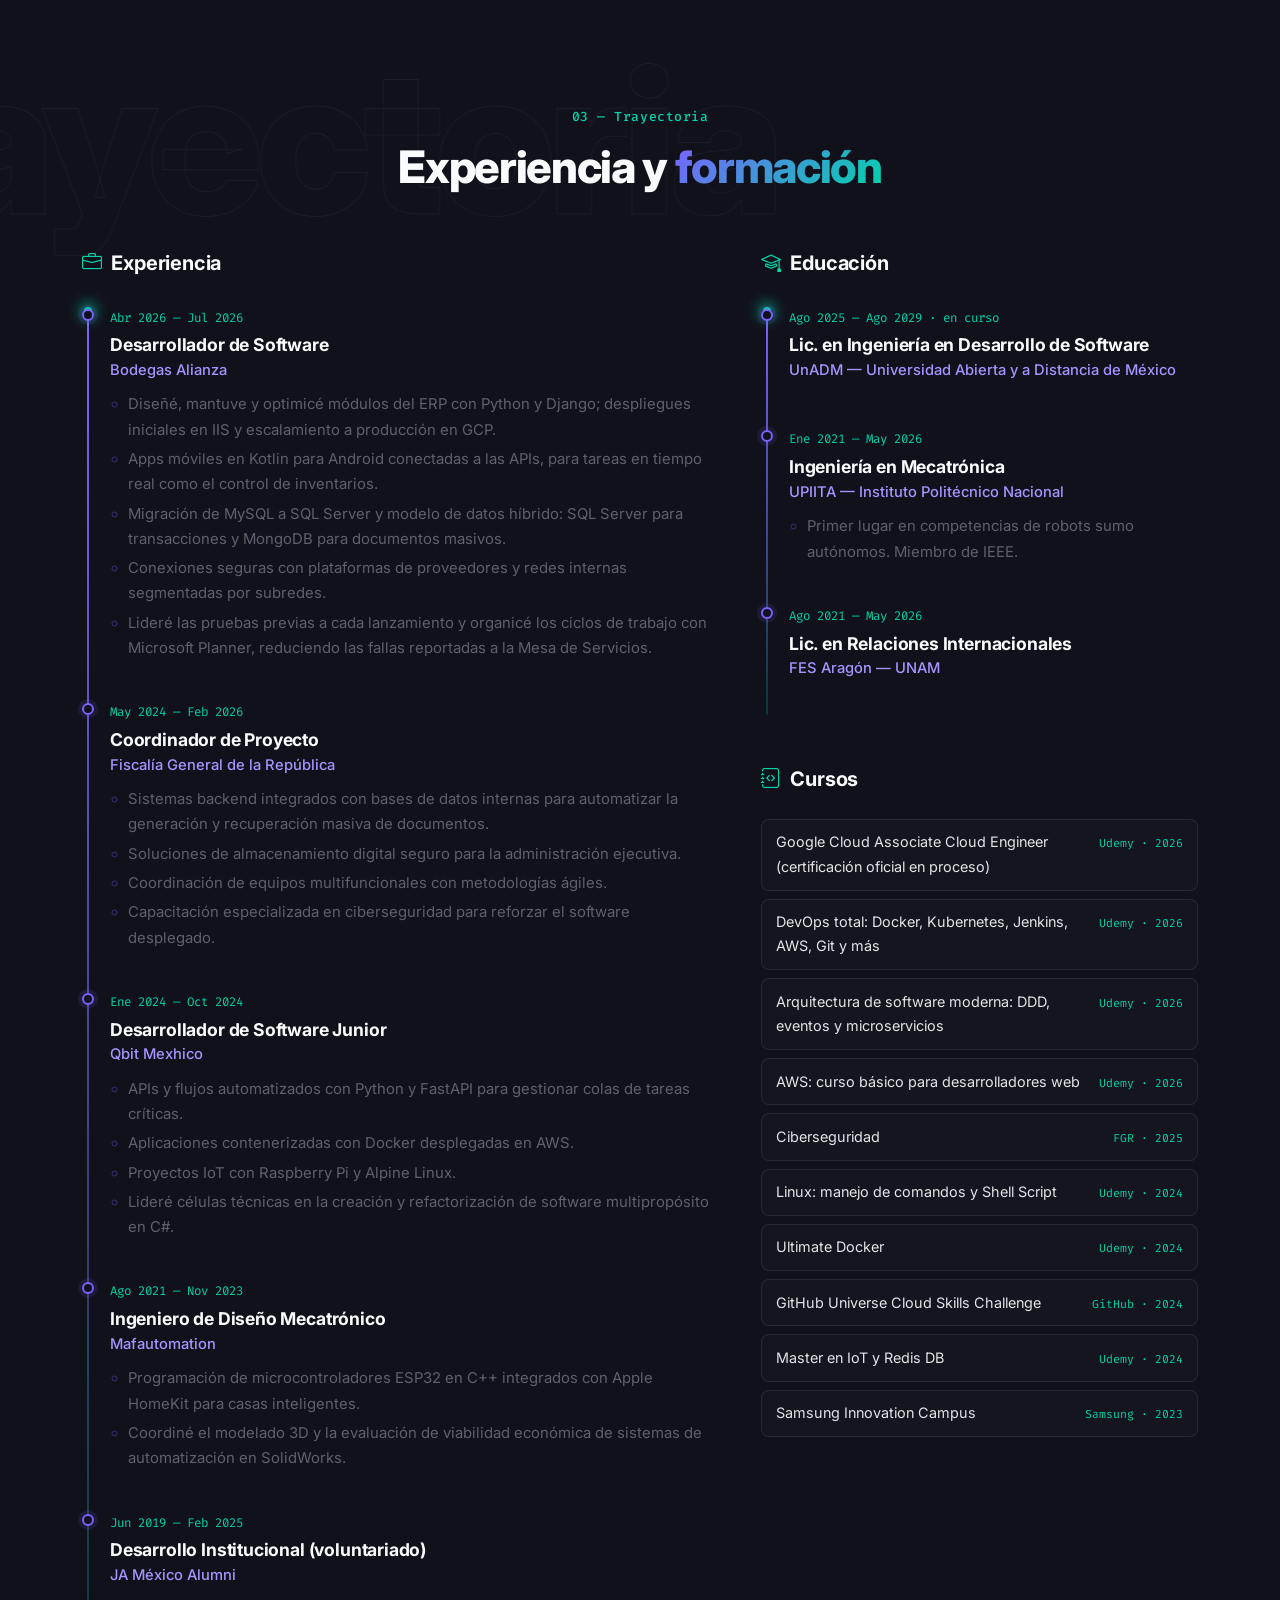
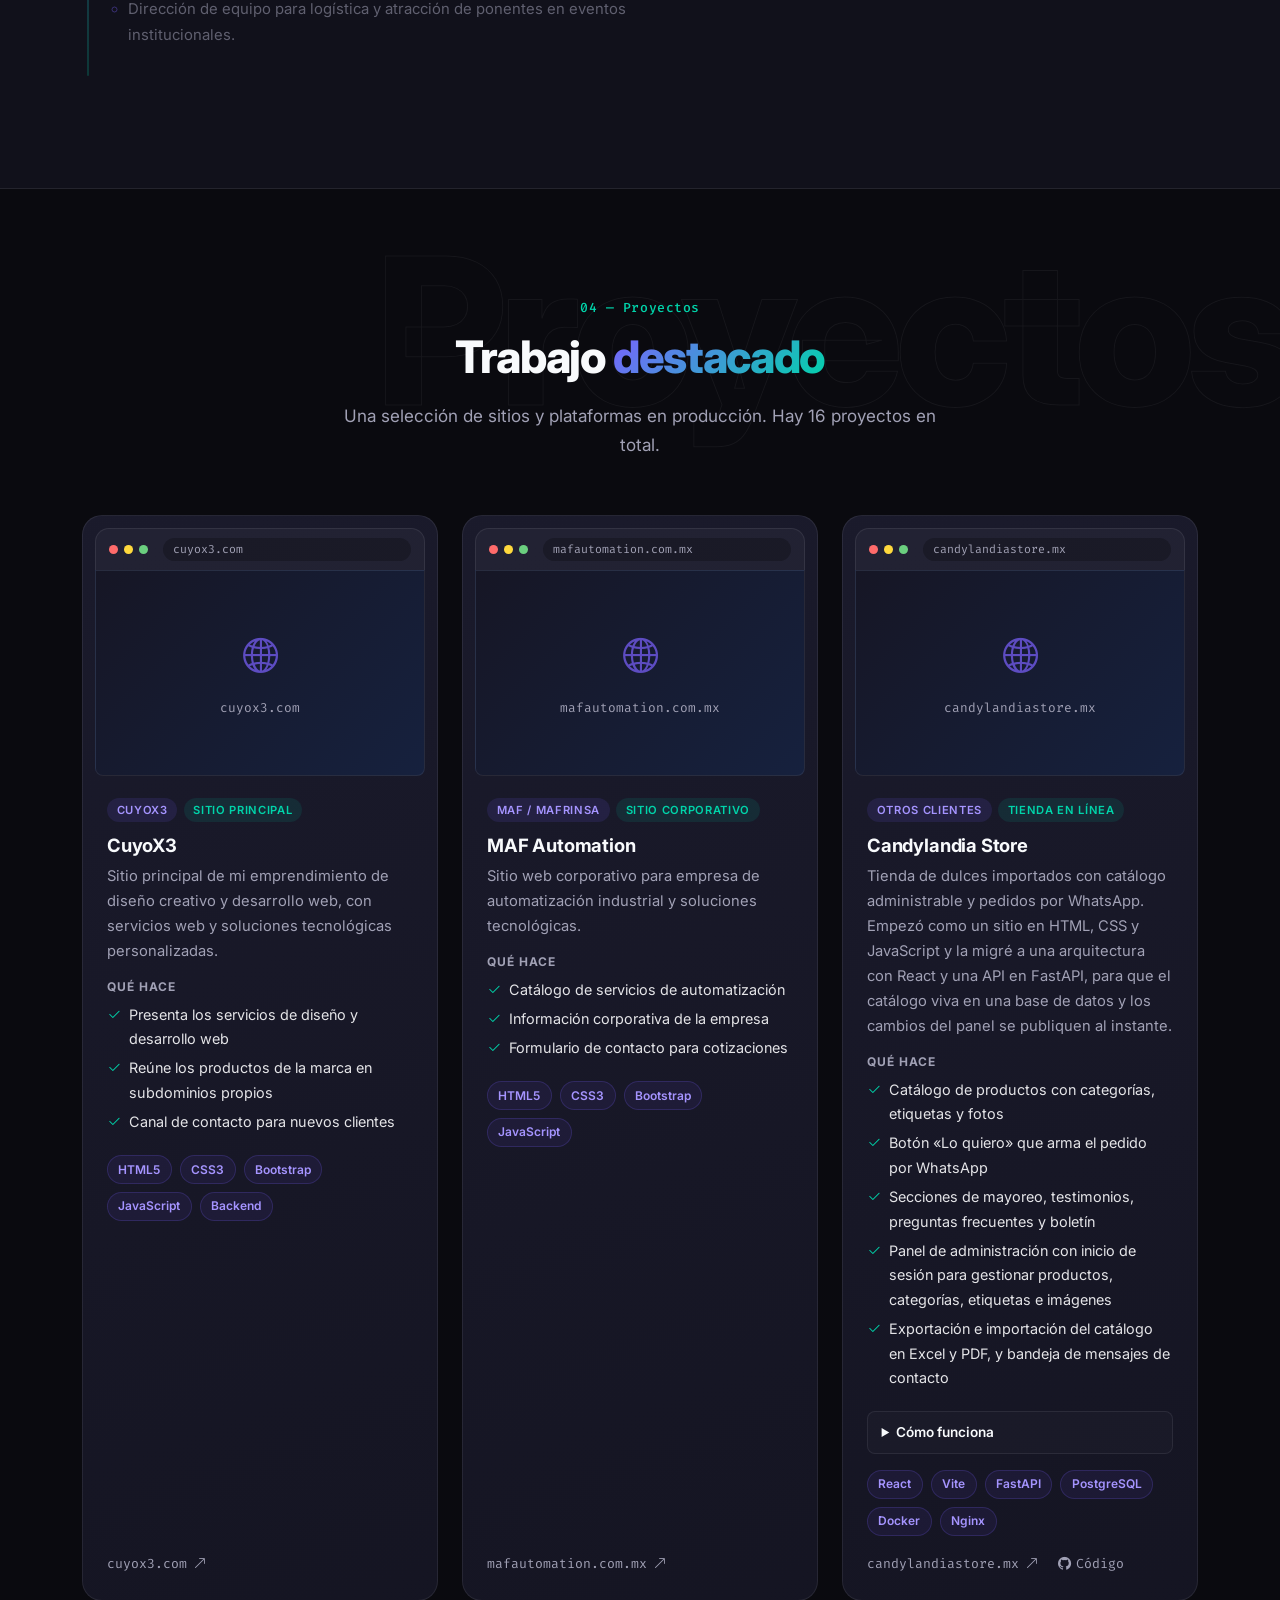
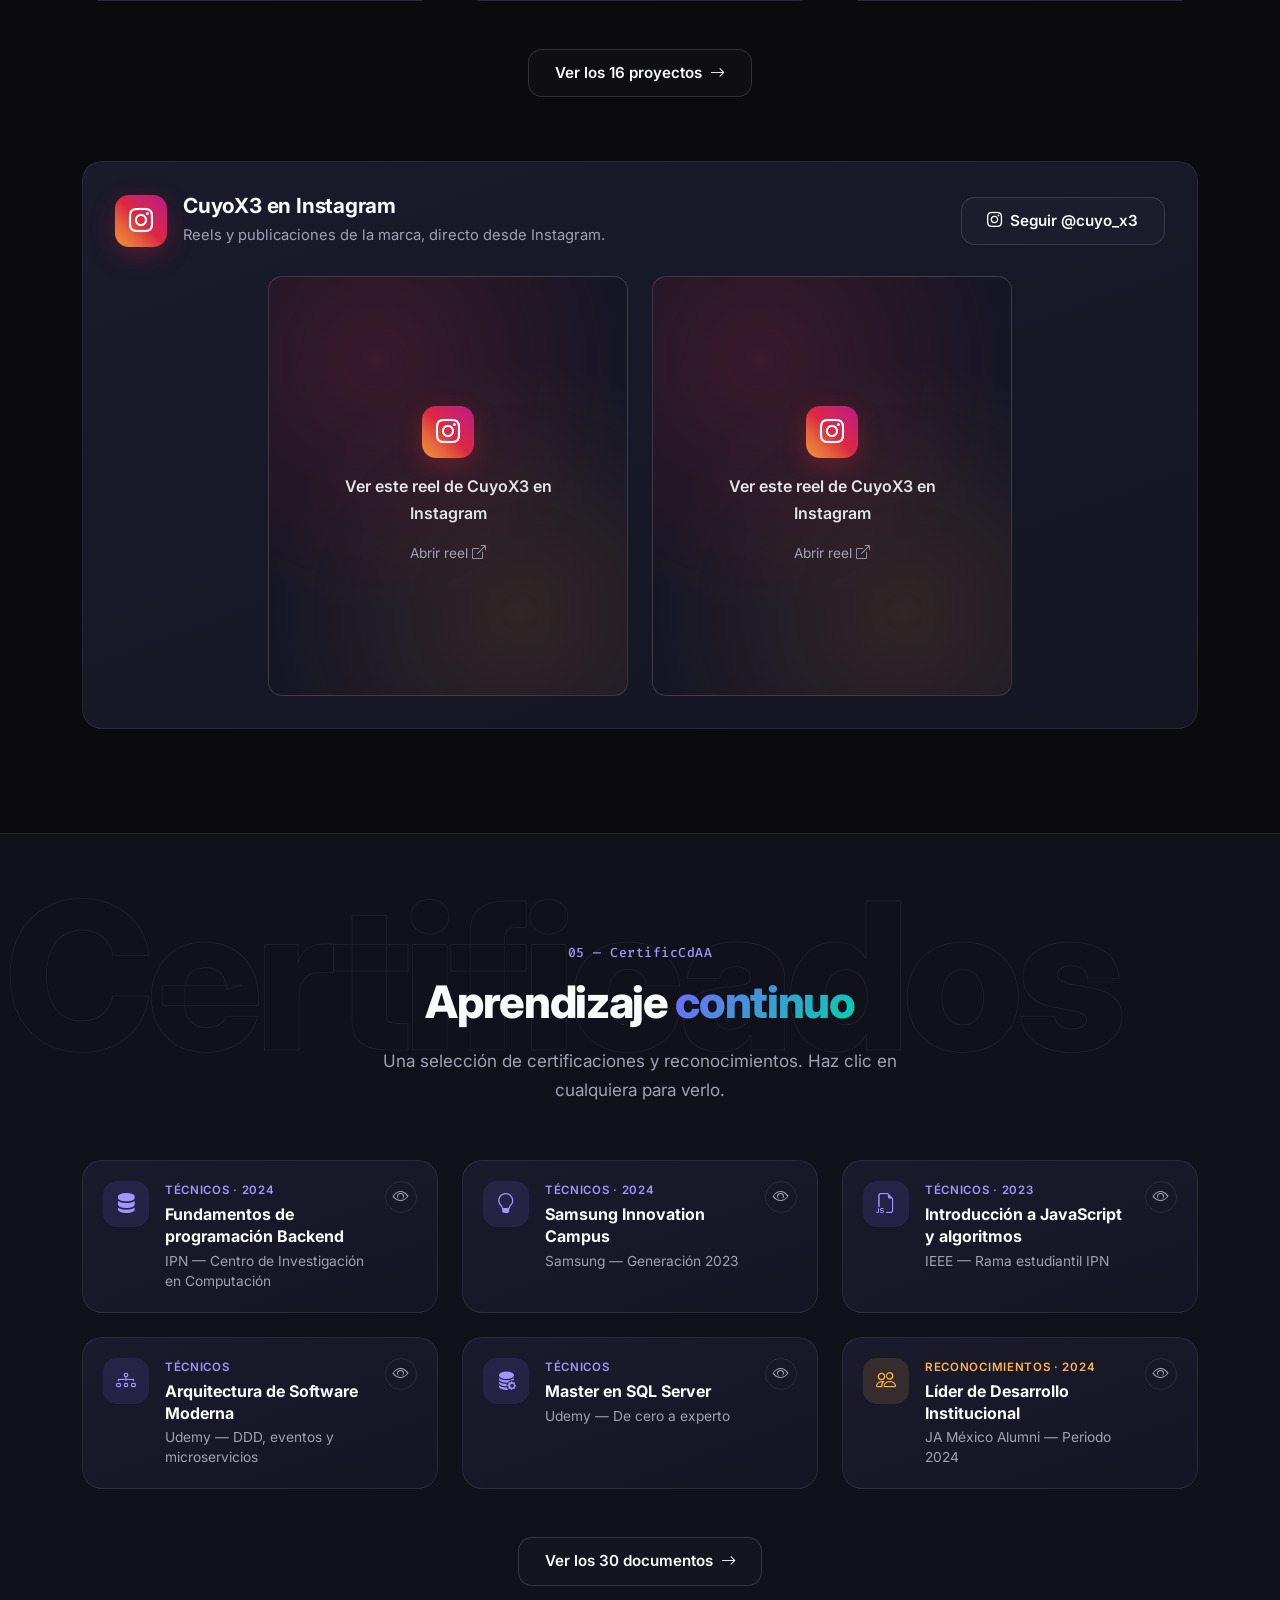
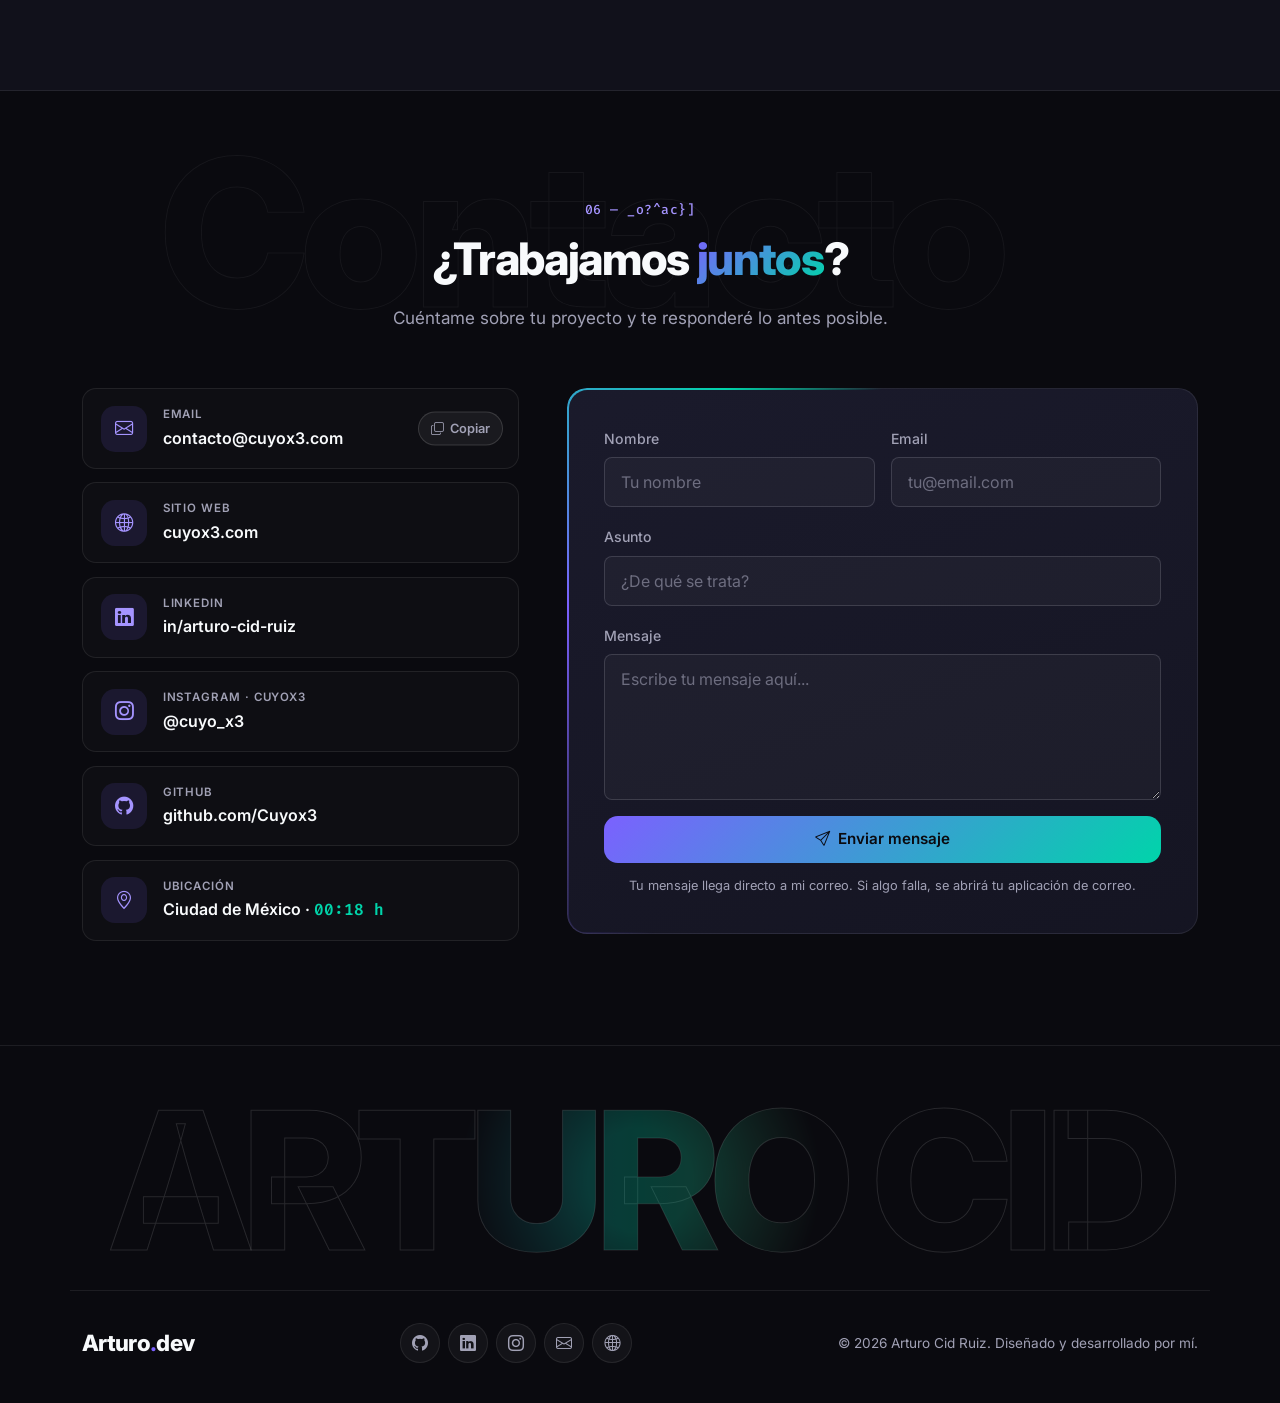
==== commit c38abea4: "actualizacion al 14 de octubre del 2026" ====
--- a/index.html
+++ b/index.html
@@ -430,6 +430,8 @@
             <span>Ver los <span data-count="projects"></span> proyectos</span> <i class="bi bi-arrow-right ms-2"></i>
           </a>
         </div>
+
+        <div class="social-showcase reveal" data-social-showcase="cuyox3"></div>
       </div>
     </section>
 
@@ -483,6 +485,12 @@
                 <a class="contact-info-item" href="https://www.linkedin.com/in/arturo-cid-ruiz/" target="_blank" rel="noopener">
                   <span class="ci-icon"><i class="bi bi-linkedin"></i></span>
                   <span><span class="ci-label">LinkedIn</span><span class="ci-value">in/arturo-cid-ruiz</span></span>
+                </a>
+              </li>
+              <li>
+                <a class="contact-info-item" href="https://www.instagram.com/cuyo_x3/" target="_blank" rel="noopener">
+                  <span class="ci-icon"><i class="bi bi-instagram"></i></span>
+                  <span><span class="ci-label">Instagram · CuyoX3</span><span class="ci-value">@cuyo_x3</span></span>
                 </a>
               </li>
               <li>
@@ -546,6 +554,7 @@
       <div class="footer-social">
         <a href="https://github.com/Cuyox3" target="_blank" rel="noopener" class="social-link" aria-label="GitHub"><i class="bi bi-github"></i></a>
         <a href="https://www.linkedin.com/in/arturo-cid-ruiz/" target="_blank" rel="noopener" class="social-link" aria-label="LinkedIn"><i class="bi bi-linkedin"></i></a>
+        <a href="https://www.instagram.com/cuyo_x3/" target="_blank" rel="noopener" class="social-link" aria-label="Instagram de CuyoX3"><i class="bi bi-instagram"></i></a>
         <a href="mailto:contacto@cuyox3.com" class="social-link" aria-label="Email"><i class="bi bi-envelope"></i></a>
         <a href="https://cuyox3.com" target="_blank" rel="noopener" class="social-link" aria-label="Sitio web CuyoX3"><i class="bi bi-globe2"></i></a>
       </div>
--- a/styles/main.css
+++ b/styles/main.css
@@ -1186,6 +1186,152 @@
   color: var(--color-text-muted);
 }
 
+/* CuyoX3 en Instagram */
+.social-showcase {
+  margin-top: 4rem;
+  padding: 2rem;
+  background: var(--gradient-card);
+  border: 1px solid var(--color-border);
+  border-radius: var(--radius-lg);
+}
+
+.project-group .social-showcase {
+  margin-top: 2rem;
+}
+
+.social-showcase:empty {
+  display: none;
+}
+
+.social-showcase-head {
+  display: flex;
+  flex-wrap: wrap;
+  align-items: center;
+  gap: 1rem;
+  margin-bottom: 1.75rem;
+}
+
+.social-showcase-head > div {
+  flex: 1;
+  min-width: 200px;
+}
+
+.social-showcase-head h3 {
+  font-size: 1.3rem;
+  margin: 0 0 0.2rem;
+}
+
+.social-showcase-head p {
+  margin: 0;
+  font-size: 0.92rem;
+  color: var(--color-text-muted);
+}
+
+.social-showcase-icon,
+.reel-fallback-icon {
+  width: 52px;
+  height: 52px;
+  flex-shrink: 0;
+  display: flex;
+  align-items: center;
+  justify-content: center;
+  font-size: 1.5rem;
+  color: #fff;
+  border-radius: var(--radius-md);
+  background: linear-gradient(45deg, #f09433, #e6683c 25%, #dc2743 50%, #cc2366 75%, #bc1888);
+  box-shadow: 0 8px 24px rgba(220, 39, 67, 0.3);
+}
+
+.reel-grid {
+  display: flex;
+  flex-wrap: wrap;
+  justify-content: center;
+  gap: 1.5rem;
+}
+
+.reel-card {
+  width: 100%;
+  max-width: 360px;
+}
+
+/* Contenedor que Instagram reemplaza por su iframe; mientras tanto, tarjeta de respaldo */
+.reel-card blockquote.instagram-media {
+  margin: 0 !important;
+  min-width: 0 !important;
+  width: 100% !important;
+  border: 0 !important;
+  border-radius: var(--radius-md) !important;
+  background: transparent !important;
+}
+
+.reel-card iframe.instagram-media {
+  min-width: 0 !important;
+  width: 100% !important;
+  border-radius: var(--radius-md) !important;
+  background: #fff;
+}
+
+.reel-fallback {
+  display: flex;
+  flex-direction: column;
+  align-items: center;
+  justify-content: center;
+  gap: 0.9rem;
+  min-height: 420px;
+  padding: 2rem 1.5rem;
+  text-align: center;
+  color: var(--color-text);
+  background:
+    radial-gradient(circle at 30% 20%, rgba(220, 39, 67, 0.18), transparent 60%),
+    radial-gradient(circle at 70% 80%, rgba(240, 148, 51, 0.12), transparent 60%),
+    var(--color-bg-card);
+  border: 1px solid var(--color-border-strong);
+  border-radius: var(--radius-md);
+  transition: border-color var(--transition-base), transform var(--transition-base);
+}
+
+.reel-fallback:hover {
+  color: var(--color-text-heading);
+  border-color: rgba(220, 39, 67, 0.6);
+  transform: translateY(-4px);
+}
+
+.reel-fallback-text {
+  font-weight: 600;
+  max-width: 240px;
+}
+
+.reel-fallback-cta {
+  font-size: 0.85rem;
+  color: var(--color-text-muted);
+}
+
+.group-social {
+  margin-left: auto;
+  display: inline-flex;
+  align-items: center;
+  gap: 0.4rem;
+  padding: 0.4rem 0.9rem;
+  font-size: 0.85rem;
+  font-weight: 600;
+  color: var(--color-text-heading);
+  border: 1px solid var(--color-border-strong);
+  border-radius: var(--radius-pill);
+  white-space: nowrap;
+}
+
+.group-social:hover {
+  color: #fff;
+  border-color: #dc2743;
+  background: rgba(220, 39, 67, 0.15);
+}
+
+@media (max-width: 575.98px) {
+  .social-showcase { padding: 1.25rem; }
+  .group-social { margin-left: 0; }
+  .project-group-head { flex-wrap: wrap; }
+}
+
 /* ---------- 12. Certificados ---------- */
 .filter-bar {
   display: flex;
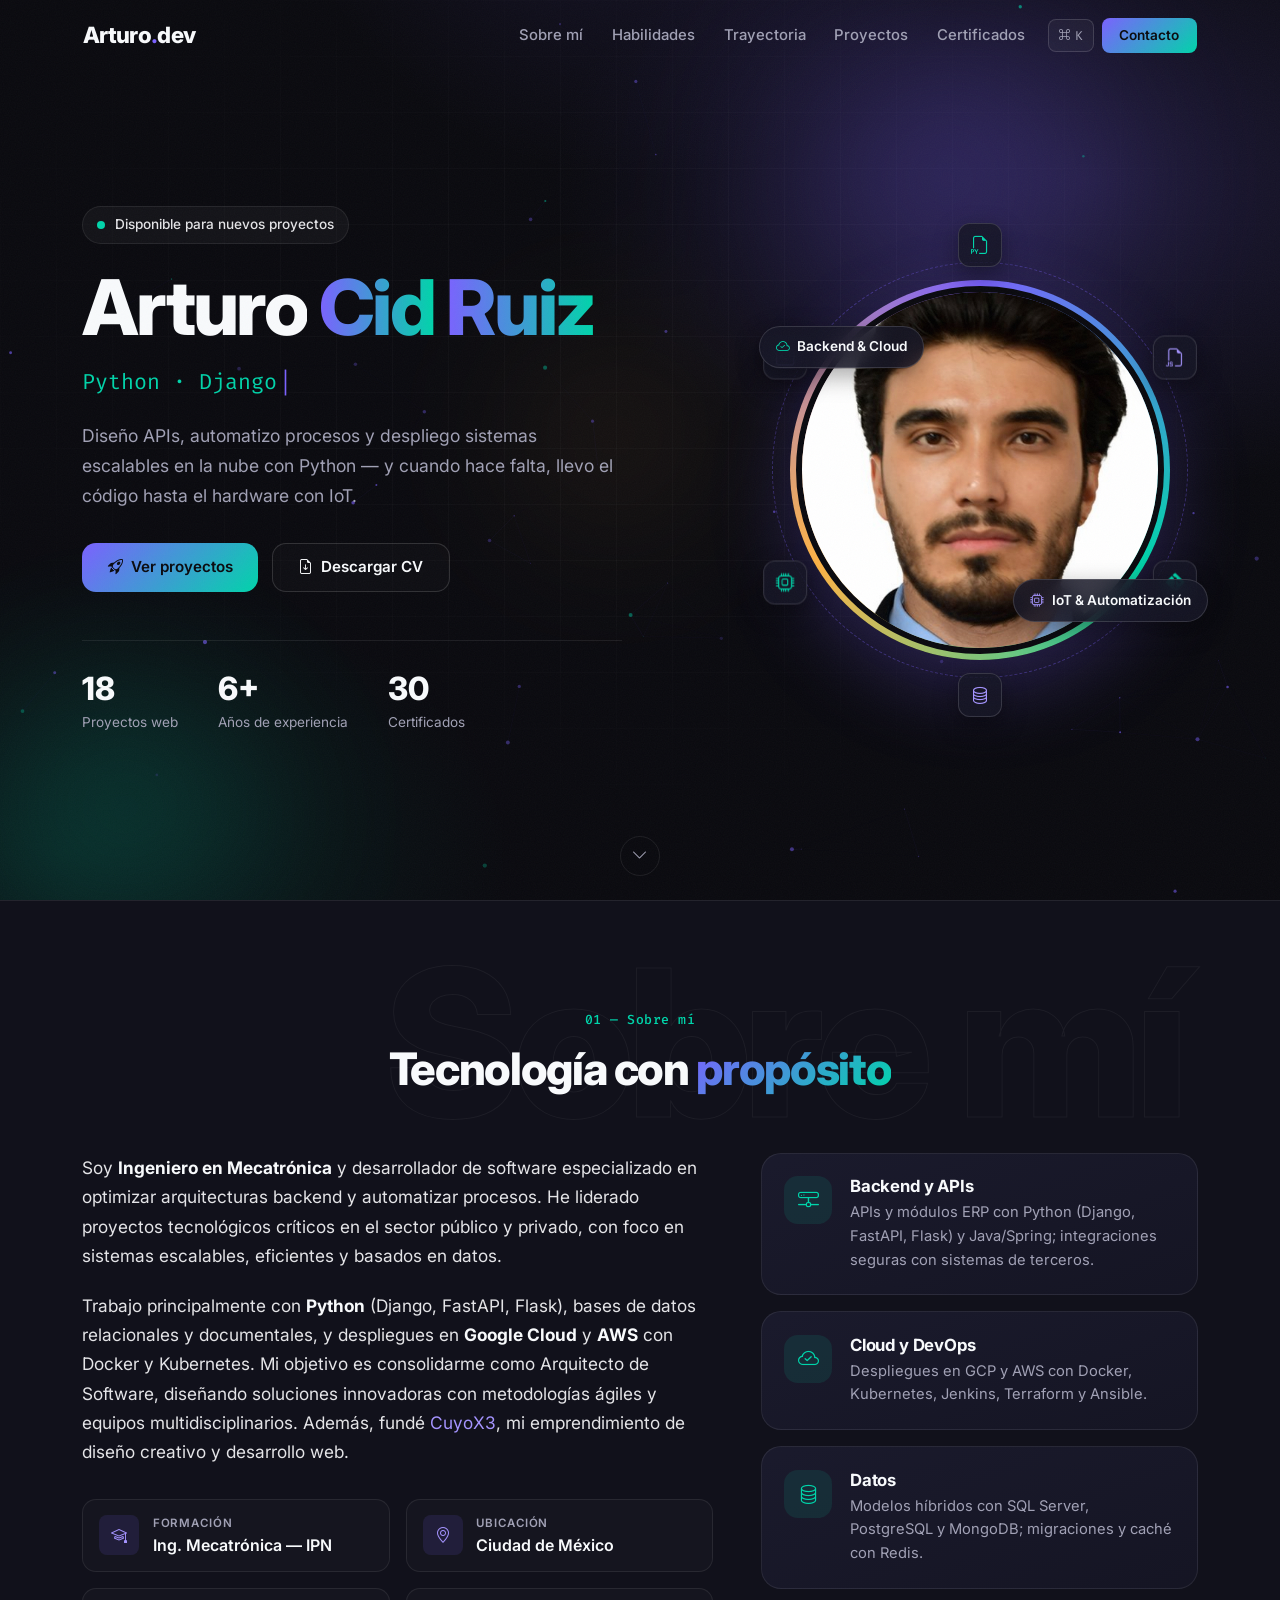
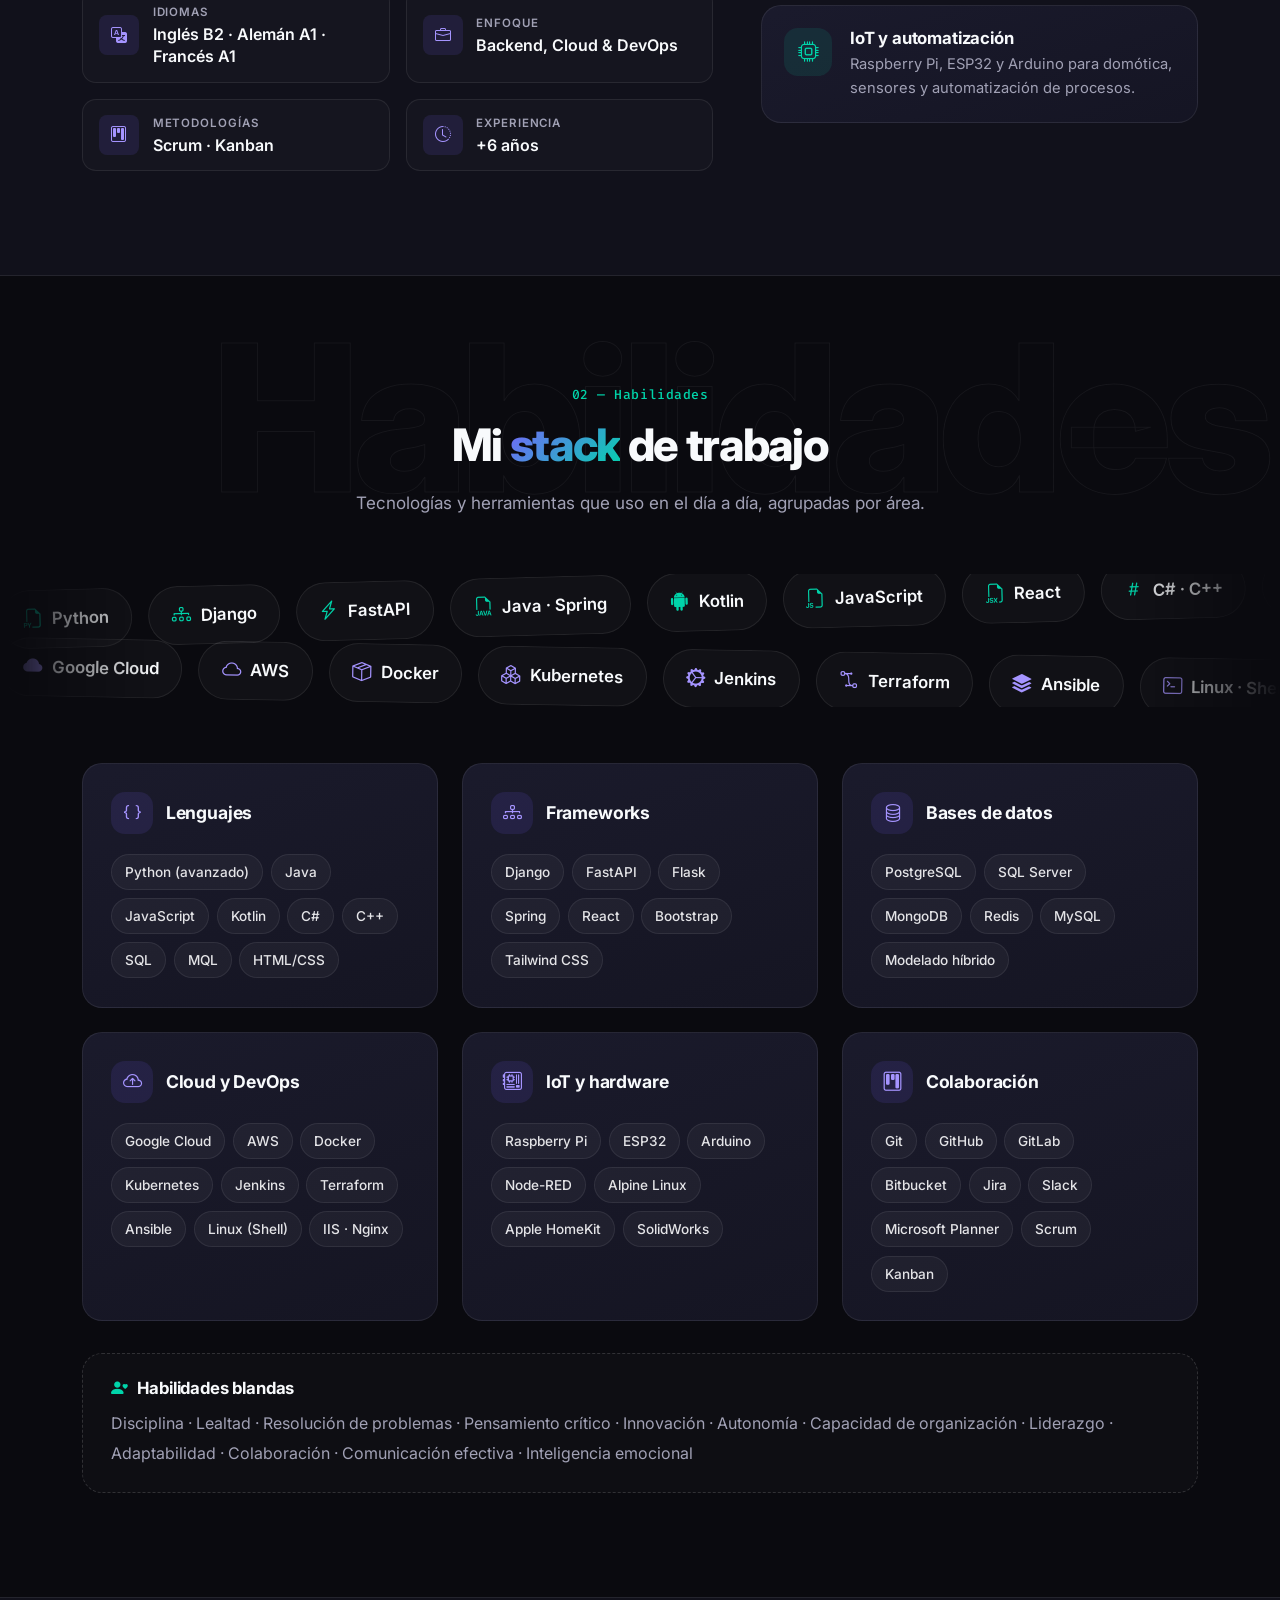
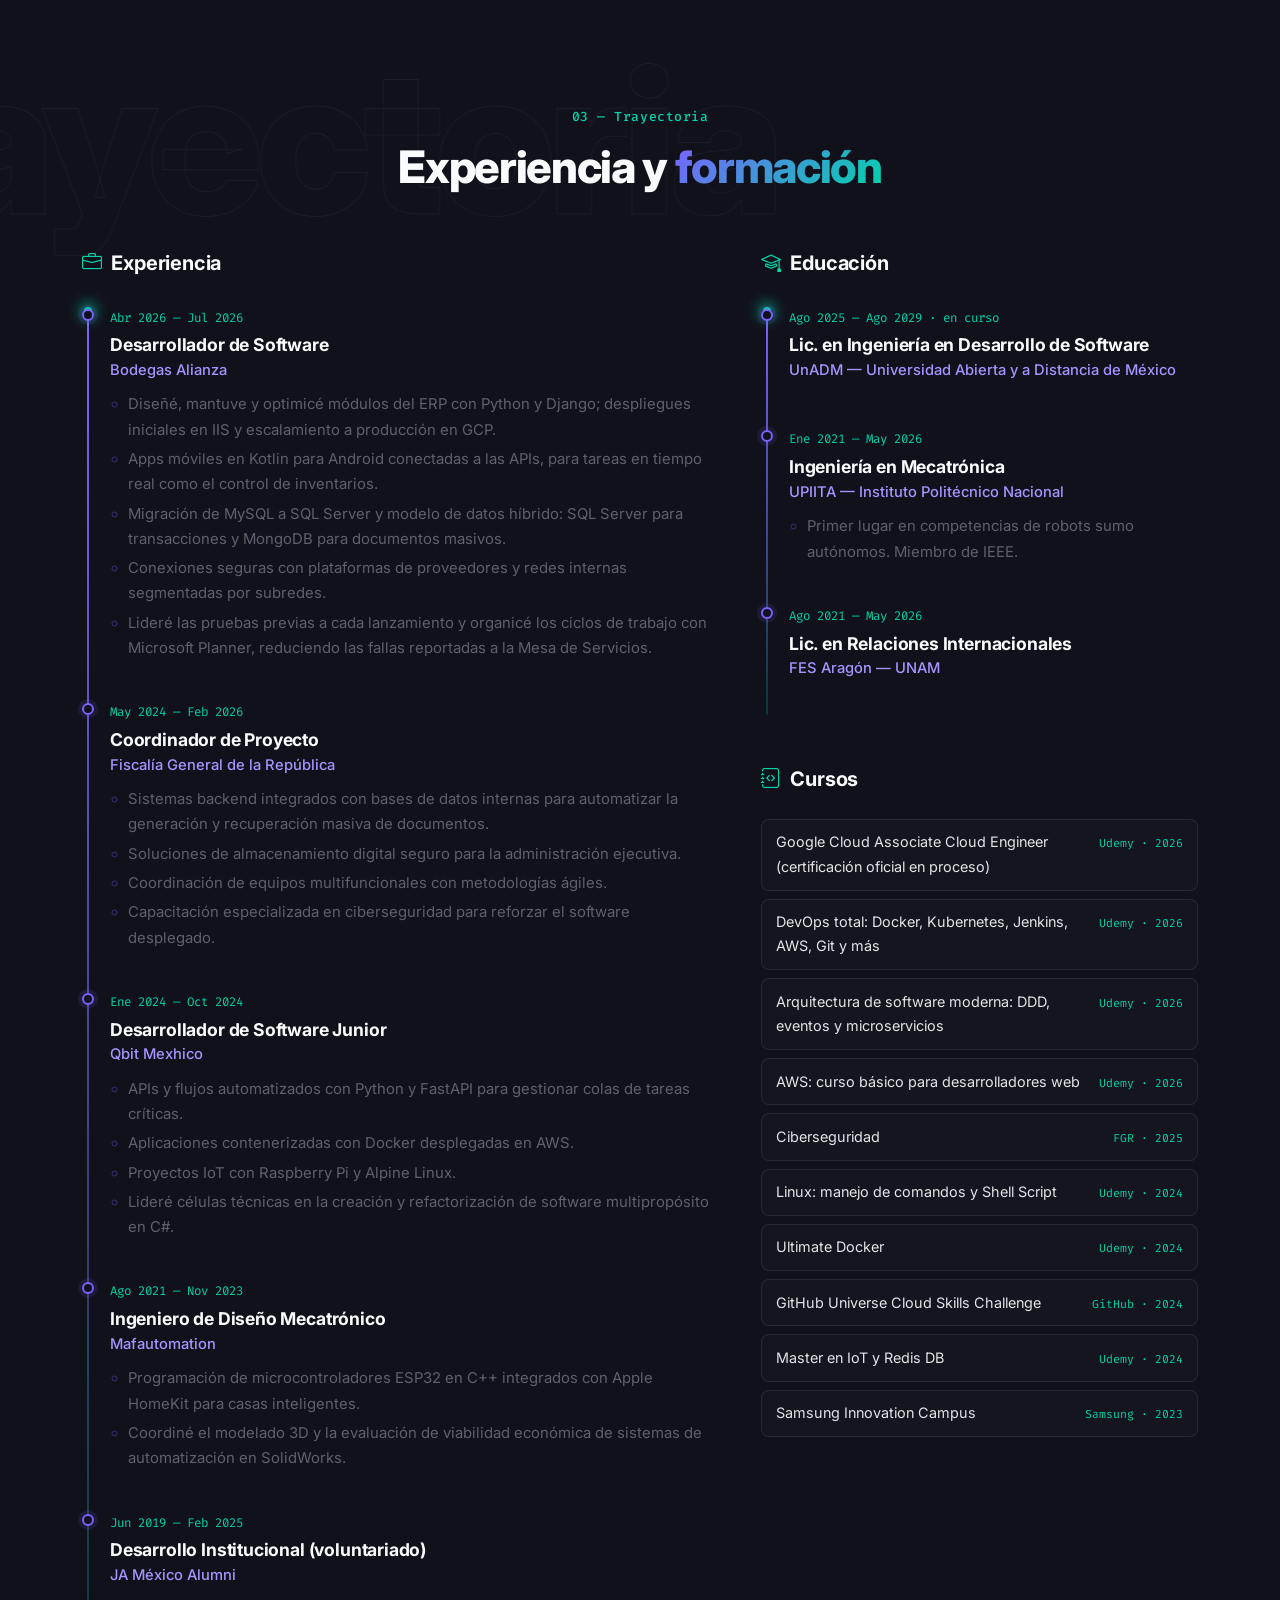
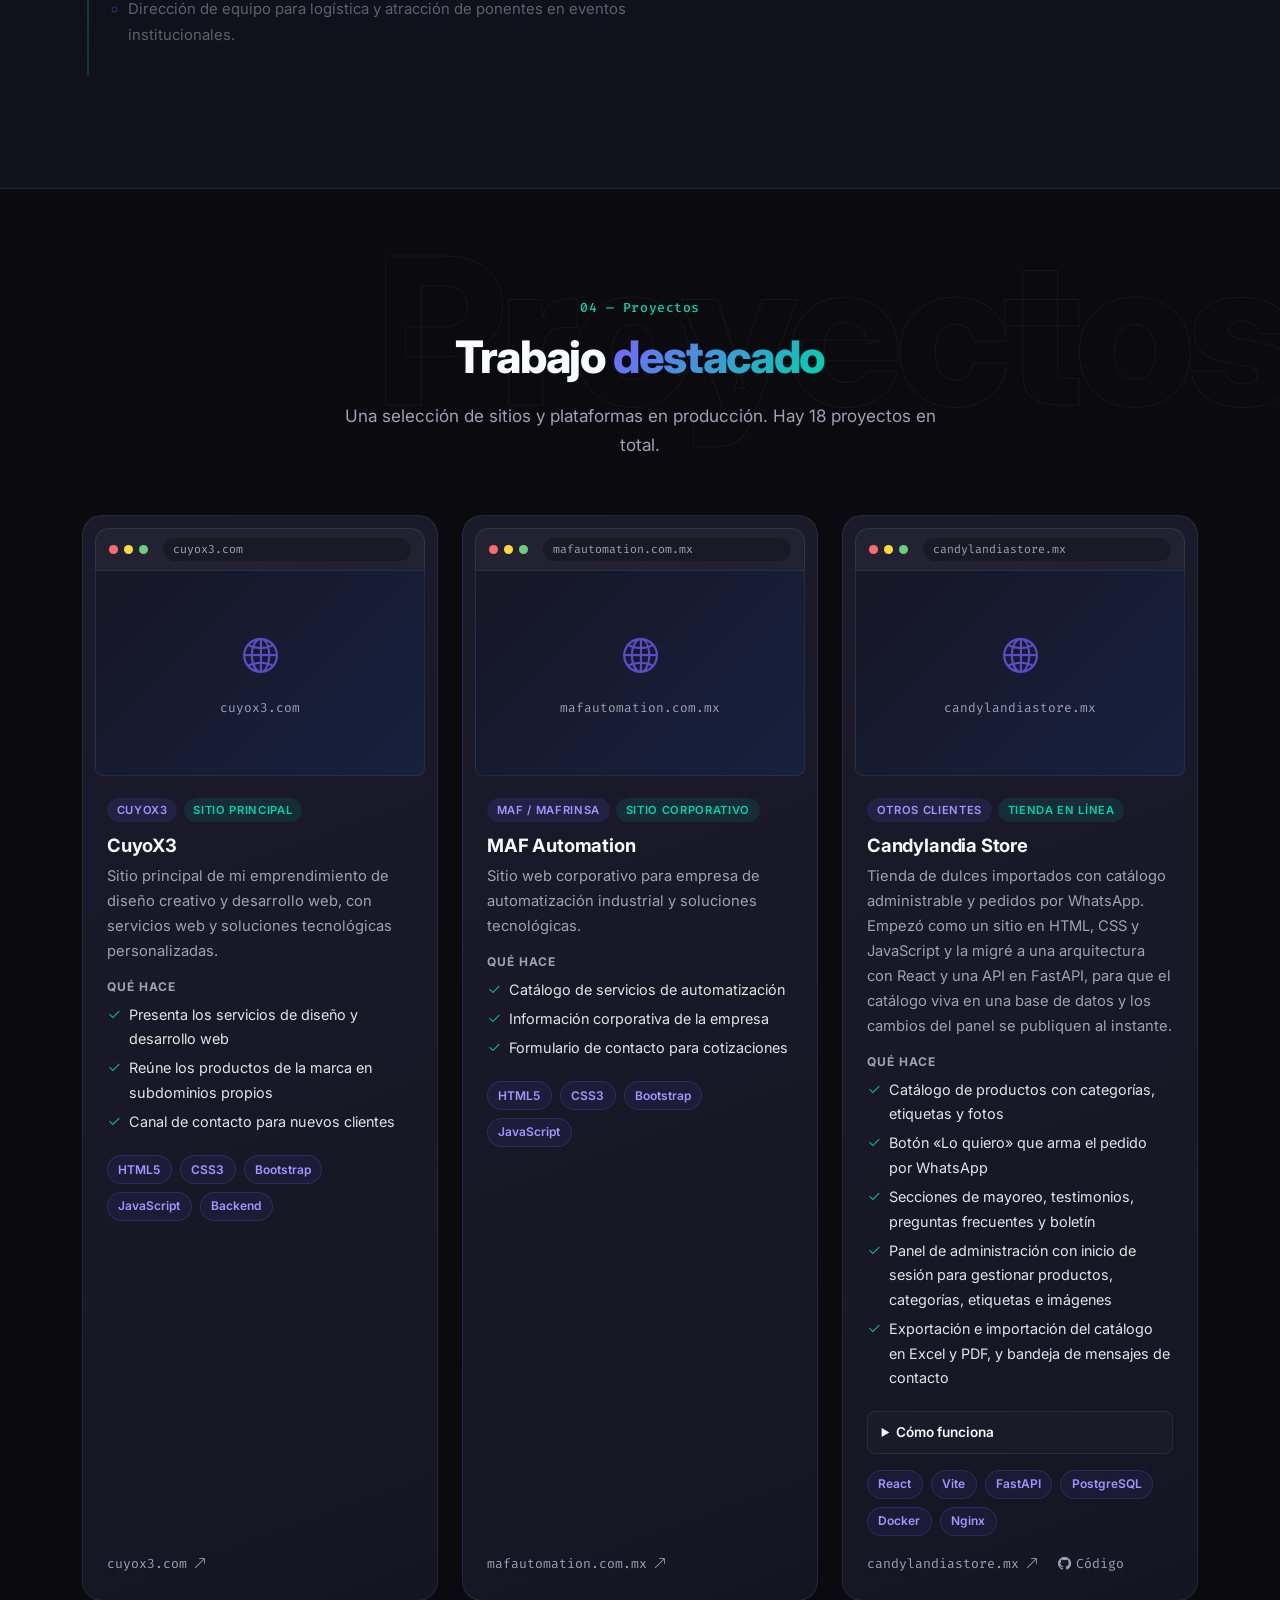
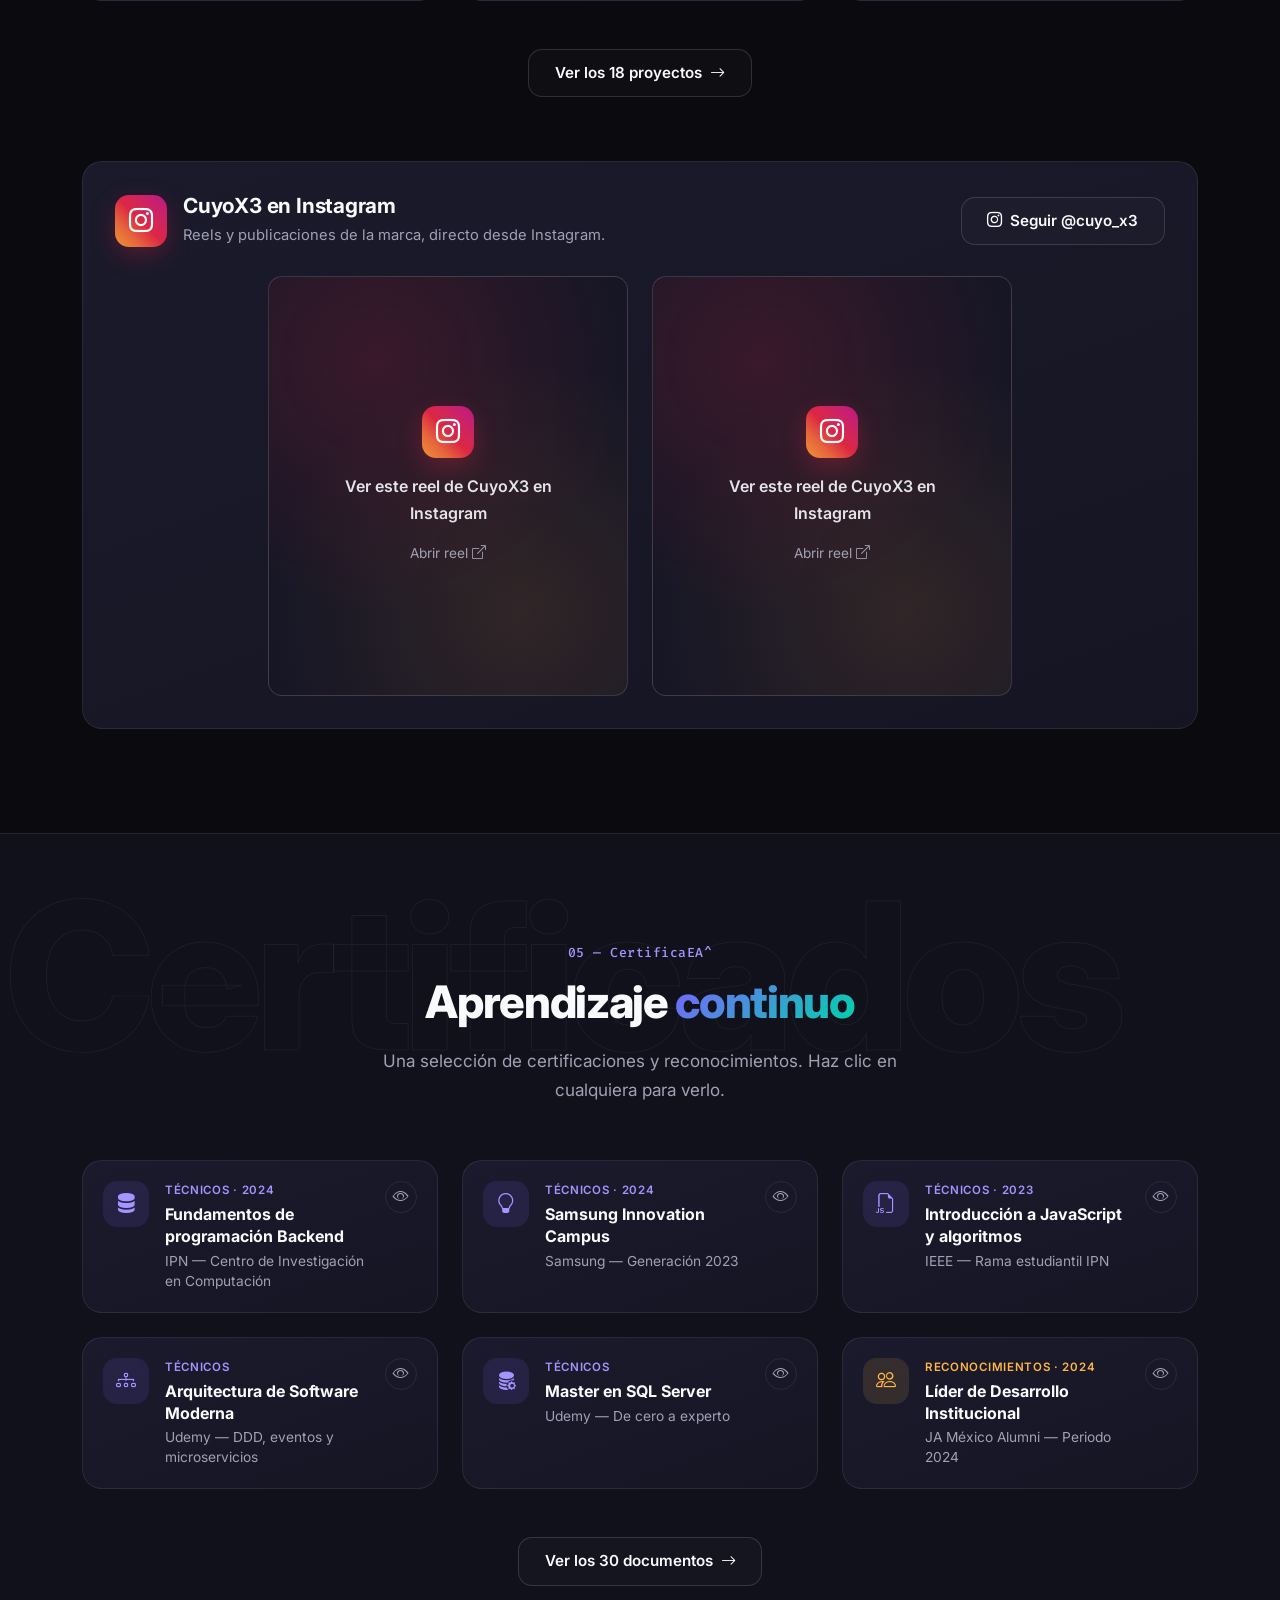
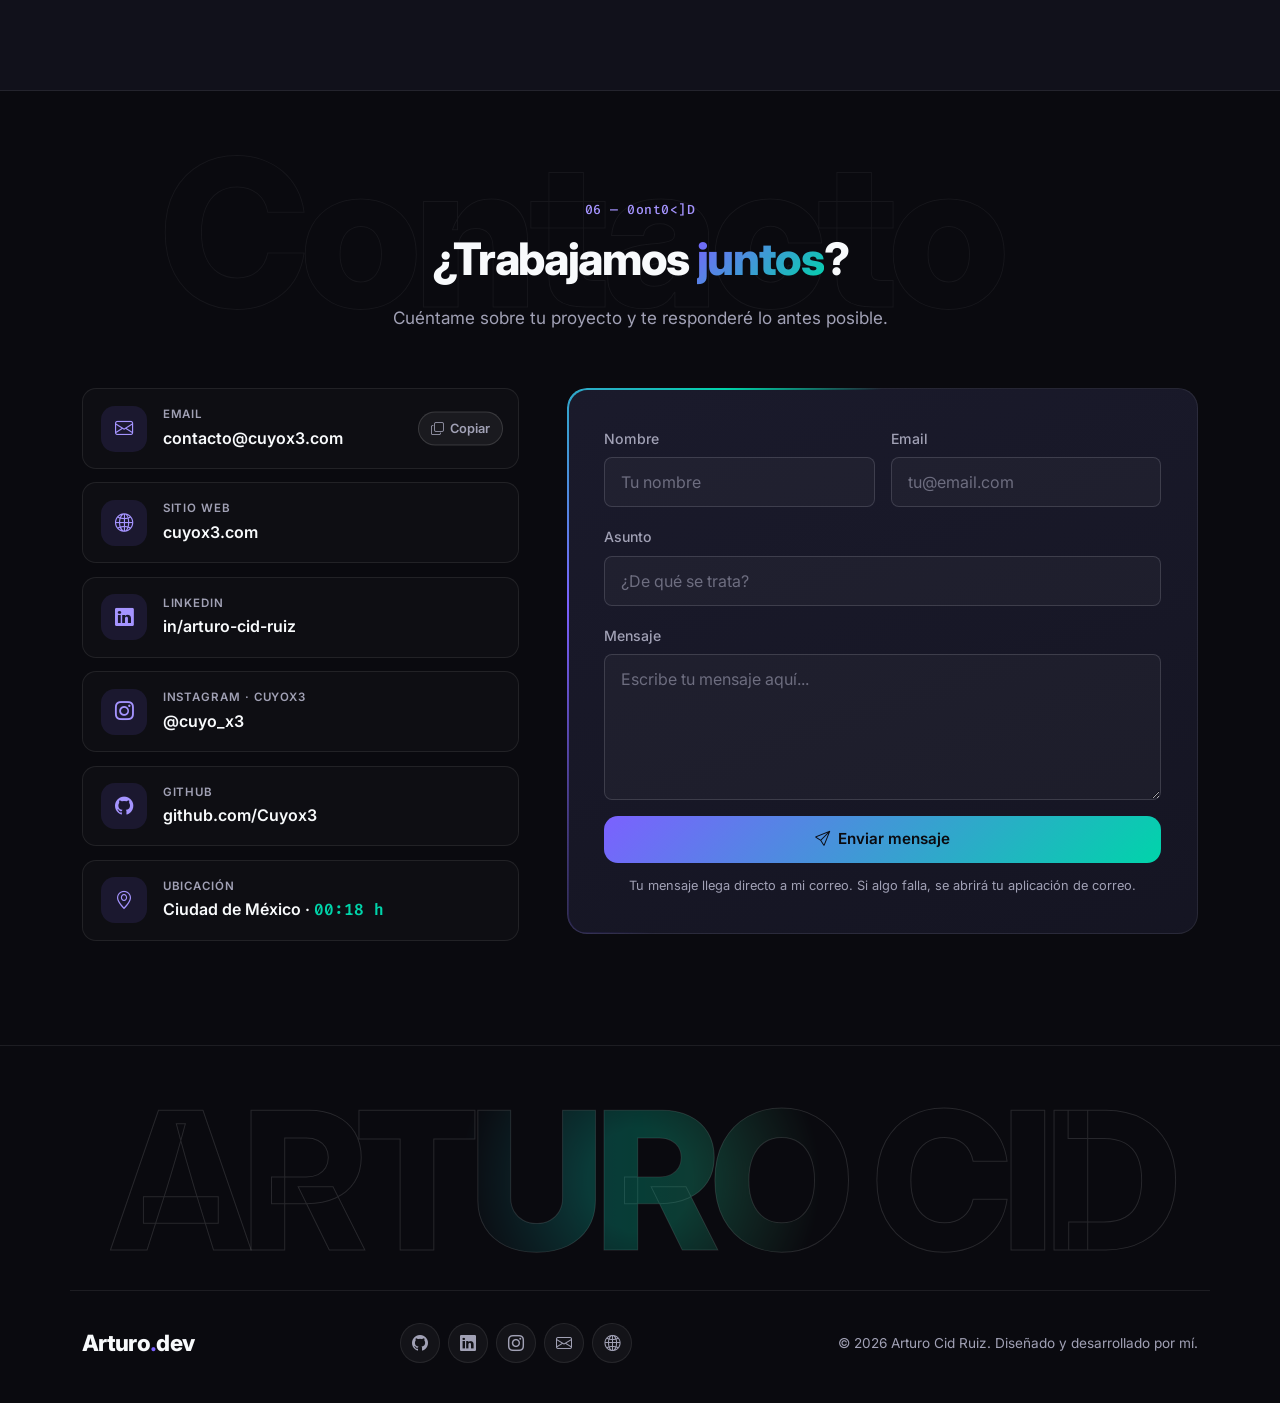
==== commit 4a1742a2: "actualizacion al 22 de octubre del 2026" ====
--- a/index.html
+++ b/index.html
@@ -3,17 +3,72 @@
 <head>
   <meta charset="UTF-8">
   <meta name="viewport" content="width=device-width, initial-scale=1.0">
-  <meta name="description" content="Portafolio de Arturo Cid Ruiz — Backend &amp; Cloud Engineer (Python) e Ingeniero en Mecatrónica. Proyectos, experiencia, certificaciones e IoT.">
+  <meta name="description" content="Portafolio de Arturo Cid Ruiz, Backend &amp; Cloud Engineer (Python) e Ingeniero en Mecatrónica: proyectos web, APIs, cloud, IoT, experiencia y certificaciones.">
   <meta name="author" content="Arturo Cid Ruiz">
   <meta name="theme-color" content="#0a0a0f">
-  <meta property="og:title" content="Arturo Cid Ruiz | Backend &amp; Cloud Engineer">
-  <meta property="og:description" content="Proyectos web, experiencia, certificaciones e IoT.">
-  <meta property="og:type" content="website">
-  <meta property="og:image" content="assets/img/arturo-cid-ruiz.jpg">
   <script>document.documentElement.classList.add('js');</script>
   <title>Arturo Cid Ruiz | Backend &amp; Cloud Engineer</title>
 
+  <!-- SEO: URL canónica (evita contenido duplicado) y vista previa al compartir -->
+  <link rel="canonical" href="https://cuyox3.github.io/portfolio/">
+  <meta name="robots" content="index, follow, max-image-preview:large">
+  <meta property="og:type" content="website">
+  <meta property="og:site_name" content="Arturo Cid Ruiz · Portafolio">
+  <meta property="og:locale" content="es_MX">
+  <meta property="og:url" content="https://cuyox3.github.io/portfolio/">
+  <meta property="og:title" content="Arturo Cid Ruiz | Backend &amp; Cloud Engineer">
+  <meta property="og:description" content="Portafolio de Arturo Cid Ruiz, Backend &amp; Cloud Engineer (Python) e Ingeniero en Mecatrónica: proyectos web, APIs, cloud, IoT, experiencia y certificaciones.">
+  <meta property="og:image" content="https://cuyox3.github.io/portfolio/assets/img/og-image.jpg">
+  <meta property="og:image:width" content="1200">
+  <meta property="og:image:height" content="630">
+  <meta property="og:image:alt" content="Arturo Cid Ruiz — Backend &amp; Cloud Engineer (Python)">
+  <meta name="twitter:card" content="summary_large_image">
+  <meta name="twitter:title" content="Arturo Cid Ruiz | Backend &amp; Cloud Engineer">
+  <meta name="twitter:description" content="Portafolio de Arturo Cid Ruiz, Backend &amp; Cloud Engineer (Python) e Ingeniero en Mecatrónica: proyectos web, APIs, cloud, IoT, experiencia y certificaciones.">
+  <meta name="twitter:image" content="https://cuyox3.github.io/portfolio/assets/img/og-image.jpg">
+  <!-- Datos estructurados: le dicen a Google quién eres, tu puesto y tus perfiles -->
+  <script type="application/ld+json">
+  {
+    "@context": "https://schema.org",
+    "@graph": [
+      {
+        "@type": "Person",
+        "@id": "https://cuyox3.github.io/portfolio/#arturo",
+        "name": "Arturo Cid Ruiz",
+        "jobTitle": "Backend & Cloud Engineer (Python)",
+        "description": "Ingeniero en Mecatrónica y desarrollador de software especializado en arquitecturas backend, automatización de procesos y despliegues en la nube.",
+        "url": "https://cuyox3.github.io/portfolio/",
+        "image": "https://cuyox3.github.io/portfolio/assets/img/arturo-cid-ruiz.jpg",
+        "email": "mailto:contacto@cuyox3.com",
+        "address": { "@type": "PostalAddress", "addressLocality": "Ciudad de México", "addressCountry": "MX" },
+        "alumniOf": [
+          { "@type": "CollegeOrUniversity", "name": "Instituto Politécnico Nacional" },
+          { "@type": "CollegeOrUniversity", "name": "Universidad Nacional Autónoma de México" },
+          { "@type": "CollegeOrUniversity", "name": "Universidad Abierta y a Distancia de México" }
+        ],
+        "knowsAbout": ["Python", "Django", "FastAPI", "Flask", "Java", "Spring", "SQL Server", "PostgreSQL", "MongoDB", "Redis", "Docker", "Kubernetes", "Google Cloud", "AWS", "IoT", "Raspberry Pi", "ESP32"],
+        "knowsLanguage": ["es", "en", "de", "fr"],
+        "sameAs": [
+          "https://www.linkedin.com/in/arturo-cid-ruiz/",
+          "https://github.com/Cuyox3"
+        ]
+      },
+      {
+        "@type": "WebSite",
+        "@id": "https://cuyox3.github.io/portfolio/#website",
+        "name": "Arturo Cid Ruiz · Portafolio",
+        "url": "https://cuyox3.github.io/portfolio/",
+        "inLanguage": "es-MX",
+        "author": { "@id": "https://cuyox3.github.io/portfolio/#arturo" }
+      }
+    ]
+  }
+  </script>
+
   <link rel="icon" href="data:image/svg+xml,<svg xmlns='http://www.w3.org/2000/svg' viewBox='0 0 100 100'><rect width='100' height='100' rx='22' fill='%237b61ff'/><text x='50' y='68' font-size='52' font-family='Arial' font-weight='700' text-anchor='middle' fill='white'>AC</text></svg>">
+  <link rel="icon" type="image/png" sizes="192x192" href="assets/img/icon-192.png">
+  <link rel="apple-touch-icon" href="assets/img/apple-touch-icon.png">
+  <link rel="manifest" href="site.webmanifest">
 
   <!-- Fuentes -->
   <link rel="preconnect" href="https://fonts.googleapis.com">
@@ -21,6 +76,7 @@
   <link href="https://fonts.googleapis.com/css2?family=Inter:wght@400;500;600;700;800&family=Fira+Code:wght@400;500&display=swap" rel="stylesheet">
 
   <!-- Bootstrap 5 + Icons -->
+  <link rel="preconnect" href="https://cdn.jsdelivr.net" crossorigin>
   <link href="https://cdn.jsdelivr.net/npm/bootstrap@5.3.3/dist/css/bootstrap.min.css" rel="stylesheet">
   <link href="https://cdn.jsdelivr.net/npm/bootstrap-icons@1.11.3/font/bootstrap-icons.min.css" rel="stylesheet">
 
@@ -85,7 +141,7 @@
 
             <dl class="hero-stats reveal">
               <div>
-                <dt><span class="counter" data-count="projects">0</span></dt>
+                <dt><span class="counter" data-count="projects">18</span></dt>
                 <dd>Proyectos web</dd>
               </div>
               <div>
@@ -93,7 +149,7 @@
                 <dd>Años de experiencia</dd>
               </div>
               <div>
-                <dt><span class="counter" data-count="certificates">0</span></dt>
+                <dt><span class="counter" data-count="certificates">30</span></dt>
                 <dd>Certificados</dd>
               </div>
             </dl>
@@ -110,7 +166,7 @@
                 <span class="orbit-item" style="--i:5"><i class="bi bi-terminal"></i></span>
               </div>
               <div class="hero-photo-ring">
-                <img src="assets/img/arturo-cid-ruiz.jpg" alt="Fotografía de Arturo Cid Ruiz" width="480" height="480">
+                <img src="assets/img/arturo-cid-ruiz.jpg" alt="Fotografía de Arturo Cid Ruiz" width="480" height="480" fetchpriority="high">
               </div>
               <span class="hero-badge hero-badge--top"><i class="bi bi-cloud-check"></i> Backend &amp; Cloud</span>
               <span class="hero-badge hero-badge--bottom"><i class="bi bi-cpu"></i> IoT &amp; Automatización</span>
@@ -148,32 +204,32 @@
               </p>
             </div>
 
-            <dl class="info-grid">
-              <div class="info-item">
+            <ul class="info-grid">
+              <li class="info-item">
                 <div class="info-icon"><i class="bi bi-mortarboard"></i></div>
-                <div><dt>Formación</dt><dd>Ing. Mecatrónica — IPN</dd></div>
-              </div>
-              <div class="info-item">
+                <div><span class="info-label">Formación</span><span class="info-value">Ing. Mecatrónica — IPN</span></div>
+              </li>
+              <li class="info-item">
                 <div class="info-icon"><i class="bi bi-geo-alt"></i></div>
-                <div><dt>Ubicación</dt><dd>Ciudad de México</dd></div>
-              </div>
-              <div class="info-item">
+                <div><span class="info-label">Ubicación</span><span class="info-value">Ciudad de México</span></div>
+              </li>
+              <li class="info-item">
                 <div class="info-icon"><i class="bi bi-translate"></i></div>
-                <div><dt>Idiomas</dt><dd>Inglés B2 · Alemán A1 · Francés A1</dd></div>
-              </div>
-              <div class="info-item">
+                <div><span class="info-label">Idiomas</span><span class="info-value">Inglés B2 · Alemán A1 · Francés A1</span></div>
+              </li>
+              <li class="info-item">
                 <div class="info-icon"><i class="bi bi-briefcase"></i></div>
-                <div><dt>Enfoque</dt><dd>Backend, Cloud &amp; DevOps</dd></div>
-              </div>
-              <div class="info-item">
+                <div><span class="info-label">Enfoque</span><span class="info-value">Backend, Cloud &amp; DevOps</span></div>
+              </li>
+              <li class="info-item">
                 <div class="info-icon"><i class="bi bi-kanban"></i></div>
-                <div><dt>Metodologías</dt><dd>Scrum · Kanban</dd></div>
-              </div>
-              <div class="info-item">
+                <div><span class="info-label">Metodologías</span><span class="info-value">Scrum · Kanban</span></div>
+              </li>
+              <li class="info-item">
                 <div class="info-icon"><i class="bi bi-clock-history"></i></div>
-                <div><dt>Experiencia</dt><dd>+6 años</dd></div>
-              </div>
-            </dl>
+                <div><span class="info-label">Experiencia</span><span class="info-value">+6 años</span></div>
+              </li>
+            </ul>
           </div>
 
           <div class="col-lg-5 reveal">
@@ -420,18 +476,18 @@
         <header class="section-header reveal">
           <span class="section-kicker">04 — Proyectos</span>
           <h2 class="section-title">Trabajo <span class="gradient-text">destacado</span></h2>
-          <p class="section-subtitle">Una selección de sitios y plataformas en producción. Hay <span data-count="projects"></span> proyectos en total.</p>
+          <p class="section-subtitle">Una selección de sitios y plataformas en producción. Hay <span data-count="projects">18</span> proyectos en total.</p>
         </header>
 
-        <div class="row g-4" data-projects="featured"></div>
+        <div class="row g-4" data-projects="featured"><!-- prerender:start --><div class="col-md-6 col-lg-4 reveal" data-group="cuyox3"><article class="project-card"><a class="project-preview" href="https://cuyox3.com/" target="_blank" rel="noopener" tabindex="-1" aria-hidden="true"><div class="browser-bar"><span></span><span></span><span></span><em>cuyox3.com</em></div><div class="project-shot"><img src="https://s.wordpress.com/mshots/v1/https%3A%2F%2Fcuyox3.com%2F?w=1200&amp;h=1800" alt="Captura del sitio CuyoX3" loading="lazy" decoding="async" width="1200" height="750" onerror="this.parentNode.classList.add('is-fallback')"><div class="project-shot-fallback"><i class="bi bi-globe2"></i><span>cuyox3.com</span></div><span class="project-overlay"><span class="btn btn-primary-custom btn-sm"><i class="bi bi-box-arrow-up-right me-1"></i>Visitar sitio</span></span></div></a><div class="project-body"><div class="project-badges"><span class="project-badge project-badge--group">CuyoX3</span><span class="project-badge">Sitio principal</span></div><h3>CuyoX3</h3><p>Sitio principal de mi emprendimiento de diseño creativo y desarrollo web, con servicios web y soluciones tecnológicas personalizadas.</p><h4 class="project-subtitle">Qué hace</h4><ul class="project-features"><li>Presenta los servicios de diseño y desarrollo web</li><li>Reúne los productos de la marca en subdominios propios</li><li>Canal de contacto para nuevos clientes</li></ul><ul class="chip-list chip-list--sm"><li>HTML5</li><li>CSS3</li><li>Bootstrap</li><li>JavaScript</li><li>Backend</li></ul><div class="project-links"><a class="project-link" href="https://cuyox3.com/" target="_blank" rel="noopener">cuyox3.com <i class="bi bi-arrow-up-right"></i></a></div></div></article></div><div class="col-md-6 col-lg-4 reveal" data-group="maf"><article class="project-card"><a class="project-preview" href="https://mafautomation.com.mx/" target="_blank" rel="noopener" tabindex="-1" aria-hidden="true"><div class="browser-bar"><span></span><span></span><span></span><em>mafautomation.com.mx</em></div><div class="project-shot"><img src="https://s.wordpress.com/mshots/v1/https%3A%2F%2Fmafautomation.com.mx%2F?w=1200&amp;h=1800" alt="Captura del sitio MAF Automation" loading="lazy" decoding="async" width="1200" height="750" onerror="this.parentNode.classList.add('is-fallback')"><div class="project-shot-fallback"><i class="bi bi-globe2"></i><span>mafautomation.com.mx</span></div><span class="project-overlay"><span class="btn btn-primary-custom btn-sm"><i class="bi bi-box-arrow-up-right me-1"></i>Visitar sitio</span></span></div></a><div class="project-body"><div class="project-badges"><span class="project-badge project-badge--group">MAF / Mafrinsa</span><span class="project-badge">Sitio corporativo</span></div><h3>MAF Automation</h3><p>Sitio web corporativo para empresa de automatización industrial y soluciones tecnológicas.</p><h4 class="project-subtitle">Qué hace</h4><ul class="project-features"><li>Catálogo de servicios de automatización</li><li>Información corporativa de la empresa</li><li>Formulario de contacto para cotizaciones</li></ul><ul class="chip-list chip-list--sm"><li>HTML5</li><li>CSS3</li><li>Bootstrap</li><li>JavaScript</li></ul><div class="project-links"><a class="project-link" href="https://mafautomation.com.mx/" target="_blank" rel="noopener">mafautomation.com.mx <i class="bi bi-arrow-up-right"></i></a></div></div></article></div><div class="col-md-6 col-lg-4 reveal" data-group="clientes"><article class="project-card"><a class="project-preview" href="https://candylandiastore.mx/" target="_blank" rel="noopener" tabindex="-1" aria-hidden="true"><div class="browser-bar"><span></span><span></span><span></span><em>candylandiastore.mx</em></div><div class="project-shot"><img src="https://s.wordpress.com/mshots/v1/https%3A%2F%2Fcandylandiastore.mx%2F?w=1200&amp;h=1800" alt="Captura del sitio Candylandia Store" loading="lazy" decoding="async" width="1200" height="750" onerror="this.parentNode.classList.add('is-fallback')"><div class="project-shot-fallback"><i class="bi bi-globe2"></i><span>candylandiastore.mx</span></div><span class="project-overlay"><span class="btn btn-primary-custom btn-sm"><i class="bi bi-box-arrow-up-right me-1"></i>Visitar sitio</span></span></div></a><div class="project-body"><div class="project-badges"><span class="project-badge project-badge--group">Otros clientes</span><span class="project-badge">Tienda en línea</span></div><h3>Candylandia Store</h3><p>Tienda de dulces importados con catálogo administrable y pedidos por WhatsApp. Empezó como un sitio en HTML, CSS y JavaScript y la migré a una arquitectura con React y una API en FastAPI, para que el catálogo viva en una base de datos y los cambios del panel se publiquen al instante.</p><h4 class="project-subtitle">Qué hace</h4><ul class="project-features"><li>Catálogo de productos con categorías, etiquetas y fotos</li><li>Botón «Lo quiero» que arma el pedido por WhatsApp</li><li>Secciones de mayoreo, testimonios, preguntas frecuentes y boletín</li><li>Panel de administración con inicio de sesión para gestionar productos, categorías, etiquetas e imágenes</li><li>Exportación e importación del catálogo en Excel y PDF, y bandeja de mensajes de contacto</li></ul><details class="project-how"><summary>Cómo funciona</summary><ol><li>El frontend en React 18 + Vite se compila y lo sirve Nginx dentro de un contenedor.</li><li>Una API en FastAPI (sobre Gunicorn) expone el catálogo y el panel; usa SQLAlchemy y Alembic sobre PostgreSQL.</li><li>El panel se protege con tokens JWT y contraseñas cifradas con bcrypt; las fotos se procesan con Pillow.</li><li>Todo corre con Docker Compose en un VPS, detrás de Nginx con HTTPS de Let&#39;s Encrypt, y se despliega con un solo script (deploy.sh).</li></ol></details><ul class="chip-list chip-list--sm"><li>React</li><li>Vite</li><li>FastAPI</li><li>PostgreSQL</li><li>Docker</li><li>Nginx</li></ul><div class="project-links"><a class="project-link" href="https://candylandiastore.mx/" target="_blank" rel="noopener">candylandiastore.mx <i class="bi bi-arrow-up-right"></i></a><a class="project-link" href="https://github.com/Cuyox3/candylandyastore" target="_blank" rel="noopener"><i class="bi bi-github"></i> Código</a></div></div></article></div><!-- prerender:end --></div>
 
         <div class="text-center mt-5 reveal">
           <a href="pages/proyectos.html" class="btn btn-outline-custom">
-            <span>Ver los <span data-count="projects"></span> proyectos</span> <i class="bi bi-arrow-right ms-2"></i>
+            <span>Ver los <span data-count="projects">18</span> proyectos</span> <i class="bi bi-arrow-right ms-2"></i>
           </a>
         </div>
 
-        <div class="social-showcase reveal" data-social-showcase="cuyox3"></div>
+        <div class="social-showcase reveal" data-social-showcase="cuyox3"><!-- prerender:start --><div class="social-showcase-head"><span class="social-showcase-icon"><i class="bi bi-instagram"></i></span><div><h3>CuyoX3 en Instagram</h3><p>Reels y publicaciones de la marca, directo desde Instagram.</p></div><a class="btn btn-outline-custom btn-sm social-follow" href="https://www.instagram.com/cuyo_x3/" target="_blank" rel="noopener"><i class="bi bi-instagram me-2"></i>Seguir @cuyo_x3</a></div><div class="reel-grid"><div class="reel-card"><blockquote class="instagram-media" data-instgrm-permalink="https://www.instagram.com/reel/DeS6wXkEqUk/?utm_source=ig_embed" data-instgrm-version="14"><a class="reel-fallback" href="https://www.instagram.com/reel/DeS6wXkEqUk/" target="_blank" rel="noopener"><span class="reel-fallback-icon"><i class="bi bi-instagram"></i></span><span class="reel-fallback-text">Ver este reel de CuyoX3 en Instagram</span><span class="reel-fallback-cta">Abrir reel <i class="bi bi-box-arrow-up-right"></i></span></a></blockquote></div><div class="reel-card"><blockquote class="instagram-media" data-instgrm-permalink="https://www.instagram.com/reel/DeC_4PJjvhg/?utm_source=ig_embed" data-instgrm-version="14"><a class="reel-fallback" href="https://www.instagram.com/reel/DeC_4PJjvhg/" target="_blank" rel="noopener"><span class="reel-fallback-icon"><i class="bi bi-instagram"></i></span><span class="reel-fallback-text">Ver este reel de CuyoX3 en Instagram</span><span class="reel-fallback-cta">Abrir reel <i class="bi bi-box-arrow-up-right"></i></span></a></blockquote></div></div><!-- prerender:end --></div>
       </div>
     </section>
 
@@ -444,11 +500,11 @@
           <p class="section-subtitle">Una selección de certificaciones y reconocimientos. Haz clic en cualquiera para verlo.</p>
         </header>
 
-        <div class="row g-4" data-certificates="featured"></div>
+        <div class="row g-4" data-certificates="featured"><!-- prerender:start --><div class="col-md-6 col-lg-4 reveal" data-category="tecnico"><a class="cert-card cert-card--tecnico" href="docs/certificados/backend-ipn-cic-2024.pdf" target="_blank" rel="noopener" data-doc="docs/certificados/backend-ipn-cic-2024.pdf" data-doc-title="Fundamentos de programación Backend"><span class="cert-icon"><i class="bi bi-server"></i></span><span class="cert-content"><span class="cert-meta">Técnicos · 2024</span><span class="cert-title">Fundamentos de programación Backend</span><span class="cert-issuer">IPN — Centro de Investigación en Computación</span></span><span class="cert-action" aria-hidden="true"><i class="bi bi-eye"></i></span></a></div><div class="col-md-6 col-lg-4 reveal" data-category="tecnico"><a class="cert-card cert-card--tecnico" href="docs/certificados/samsung-innovation-campus-2023.pdf" target="_blank" rel="noopener" data-doc="docs/certificados/samsung-innovation-campus-2023.pdf" data-doc-title="Samsung Innovation Campus"><span class="cert-icon"><i class="bi bi-lightbulb"></i></span><span class="cert-content"><span class="cert-meta">Técnicos · 2024</span><span class="cert-title">Samsung Innovation Campus</span><span class="cert-issuer">Samsung — Generación 2023</span></span><span class="cert-action" aria-hidden="true"><i class="bi bi-eye"></i></span></a></div><div class="col-md-6 col-lg-4 reveal" data-category="tecnico"><a class="cert-card cert-card--tecnico" href="docs/certificados/javascript-ieee-2023.pdf" target="_blank" rel="noopener" data-doc="docs/certificados/javascript-ieee-2023.pdf" data-doc-title="Introducción a JavaScript y algoritmos"><span class="cert-icon"><i class="bi bi-filetype-js"></i></span><span class="cert-content"><span class="cert-meta">Técnicos · 2023</span><span class="cert-title">Introducción a JavaScript y algoritmos</span><span class="cert-issuer">IEEE — Rama estudiantil IPN</span></span><span class="cert-action" aria-hidden="true"><i class="bi bi-eye"></i></span></a></div><div class="col-md-6 col-lg-4 reveal" data-category="tecnico"><a class="cert-card cert-card--tecnico" href="docs/certificados/arquitectura-software-moderna.pdf" target="_blank" rel="noopener" data-doc="docs/certificados/arquitectura-software-moderna.pdf" data-doc-title="Arquitectura de Software Moderna"><span class="cert-icon"><i class="bi bi-diagram-3"></i></span><span class="cert-content"><span class="cert-meta">Técnicos</span><span class="cert-title">Arquitectura de Software Moderna</span><span class="cert-issuer">Udemy — DDD, eventos y microservicios</span></span><span class="cert-action" aria-hidden="true"><i class="bi bi-eye"></i></span></a></div><div class="col-md-6 col-lg-4 reveal" data-category="tecnico"><a class="cert-card cert-card--tecnico" href="docs/certificados/sql-server-experto.pdf" target="_blank" rel="noopener" data-doc="docs/certificados/sql-server-experto.pdf" data-doc-title="Master en SQL Server"><span class="cert-icon"><i class="bi bi-database-fill-gear"></i></span><span class="cert-content"><span class="cert-meta">Técnicos</span><span class="cert-title">Master en SQL Server</span><span class="cert-issuer">Udemy — De cero a experto</span></span><span class="cert-action" aria-hidden="true"><i class="bi bi-eye"></i></span></a></div><div class="col-md-6 col-lg-4 reveal" data-category="reconocimiento"><a class="cert-card cert-card--reconocimiento" href="docs/reconocimientos/ja-lider-desarrollo-institucional-2024.pdf" target="_blank" rel="noopener" data-doc="docs/reconocimientos/ja-lider-desarrollo-institucional-2024.pdf" data-doc-title="Líder de Desarrollo Institucional"><span class="cert-icon"><i class="bi bi-people"></i></span><span class="cert-content"><span class="cert-meta">Reconocimientos · 2024</span><span class="cert-title">Líder de Desarrollo Institucional</span><span class="cert-issuer">JA México Alumni — Periodo 2024</span></span><span class="cert-action" aria-hidden="true"><i class="bi bi-eye"></i></span></a></div><!-- prerender:end --></div>
 
         <div class="text-center mt-5 reveal">
           <a href="pages/certificados.html" class="btn btn-outline-custom">
-            <span>Ver los <span data-count="certificates"></span> documentos</span> <i class="bi bi-arrow-right ms-2"></i>
+            <span>Ver los <span data-count="certificates">30</span> documentos</span> <i class="bi bi-arrow-right ms-2"></i>
           </a>
         </div>
       </div>
@@ -592,6 +648,7 @@
 
   <script src="https://cdn.jsdelivr.net/npm/bootstrap@5.3.3/dist/js/bootstrap.bundle.min.js"></script>
   <script src="scripts/data.js"></script>
+  <script src="scripts/render.js"></script>
   <script src="scripts/main.js"></script>
   <script src="scripts/effects.js"></script>
 </body>
--- a/styles/main.css
+++ b/styles/main.css
@@ -624,6 +624,8 @@
 .about-text strong { color: var(--color-text-heading); }
 
 .info-grid {
+  list-style: none;
+  padding: 0;
   display: grid;
   grid-template-columns: repeat(2, minmax(0, 1fr));
   gap: 1rem;
@@ -652,7 +654,8 @@
   color: var(--color-primary-light);
 }
 
-.info-item dt {
+.info-item .info-label {
+  display: block;
   font-size: 0.72rem;
   font-weight: 600;
   color: var(--color-text-muted);
@@ -660,7 +663,8 @@
   letter-spacing: 0.08em;
 }
 
-.info-item dd {
+.info-item .info-value {
+  display: block;
   margin: 0;
   font-weight: 600;
   color: var(--color-text-heading);
@@ -1405,6 +1409,12 @@
 .cert-card--constancia {
   --cert-rgb: var(--color-secondary-rgb);
   --cert-color: var(--color-secondary);
+}
+
+.cert-card,
+.cert-card:hover {
+  color: inherit;
+  text-decoration: none;
 }
 
 .cert-card:hover {
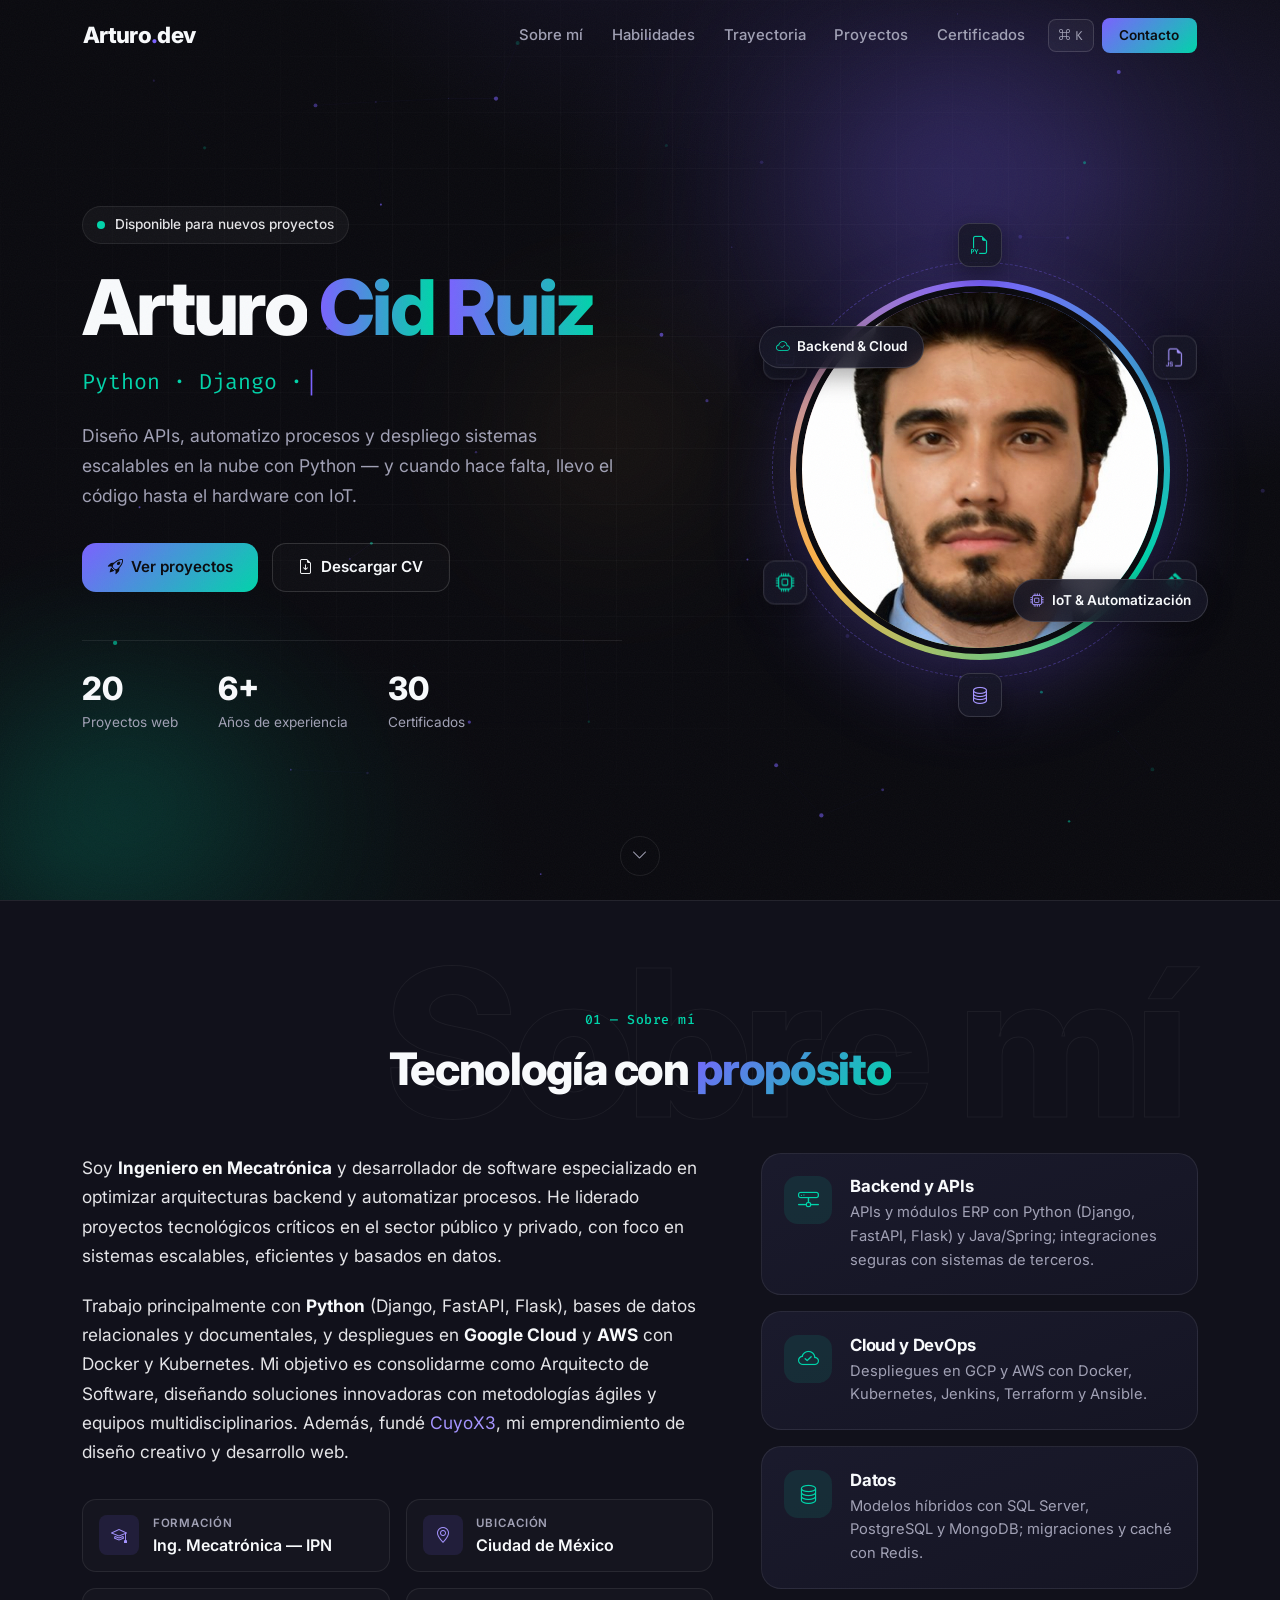
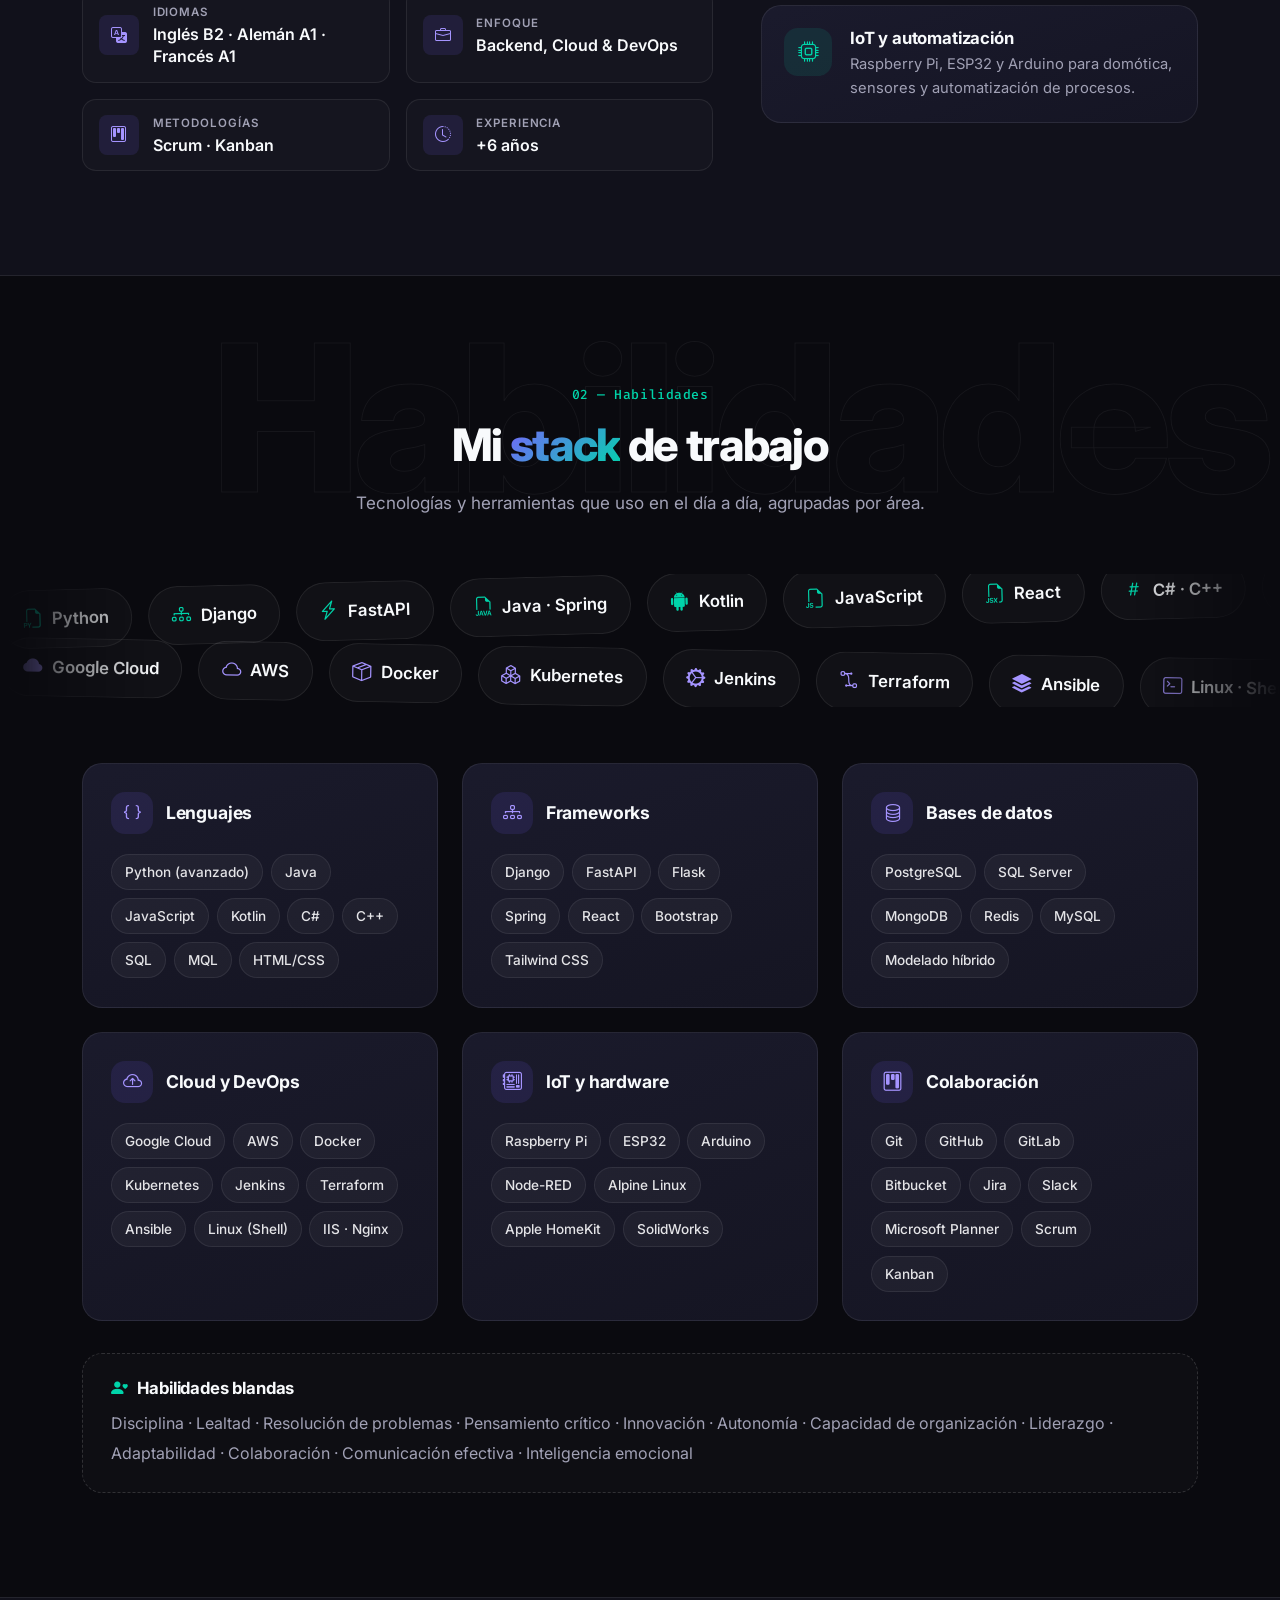
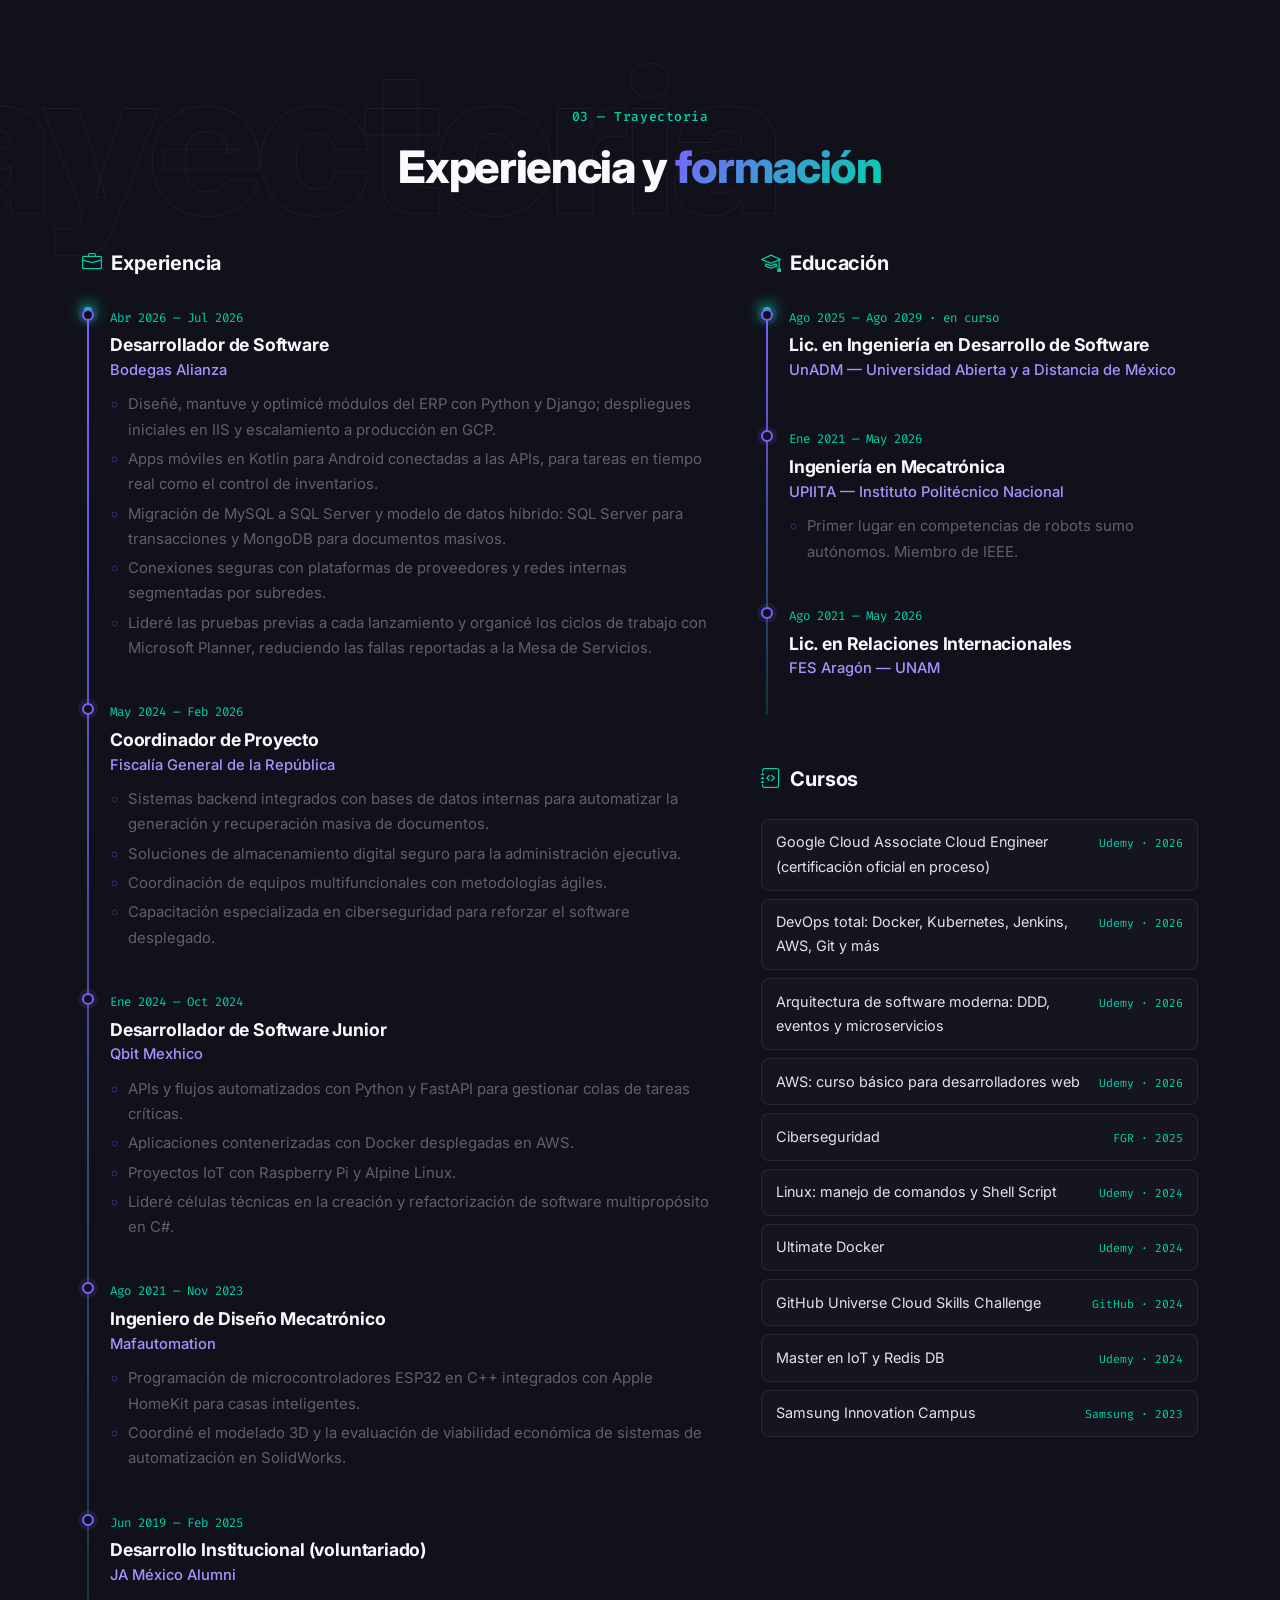
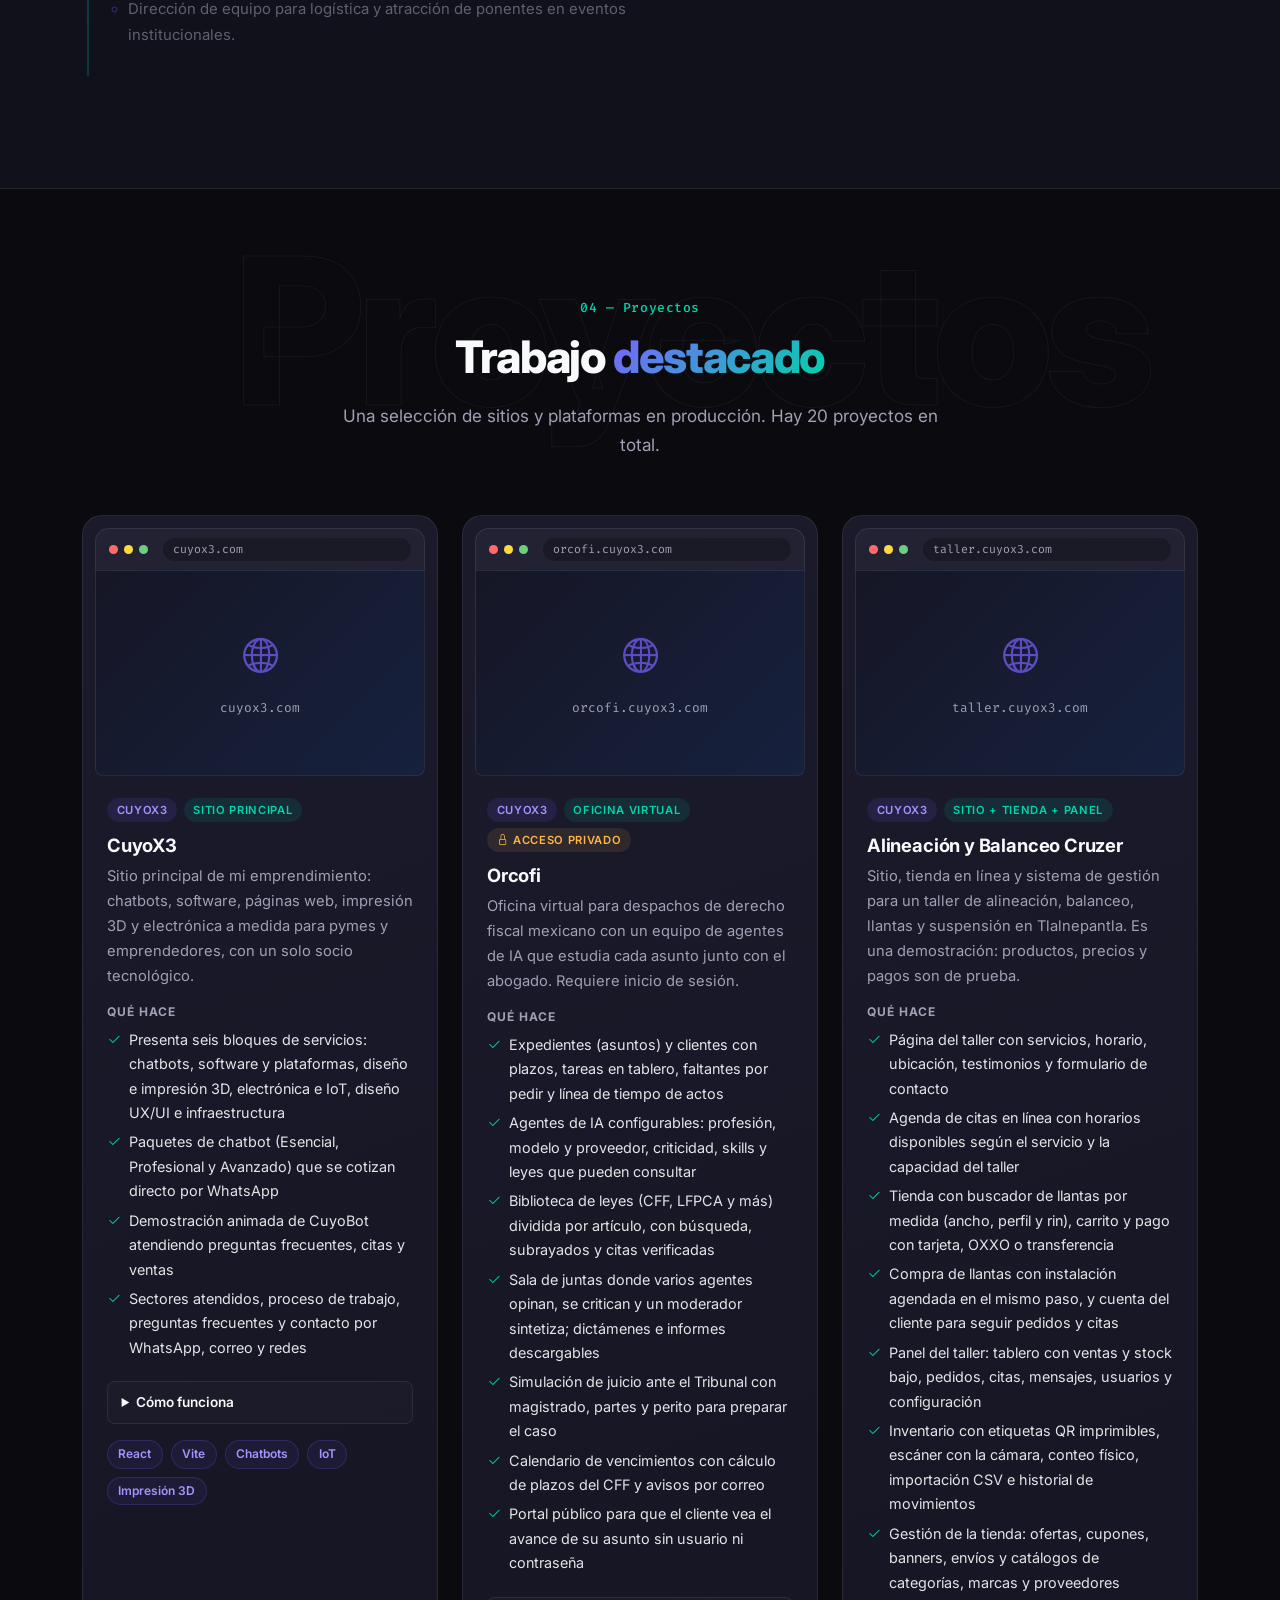
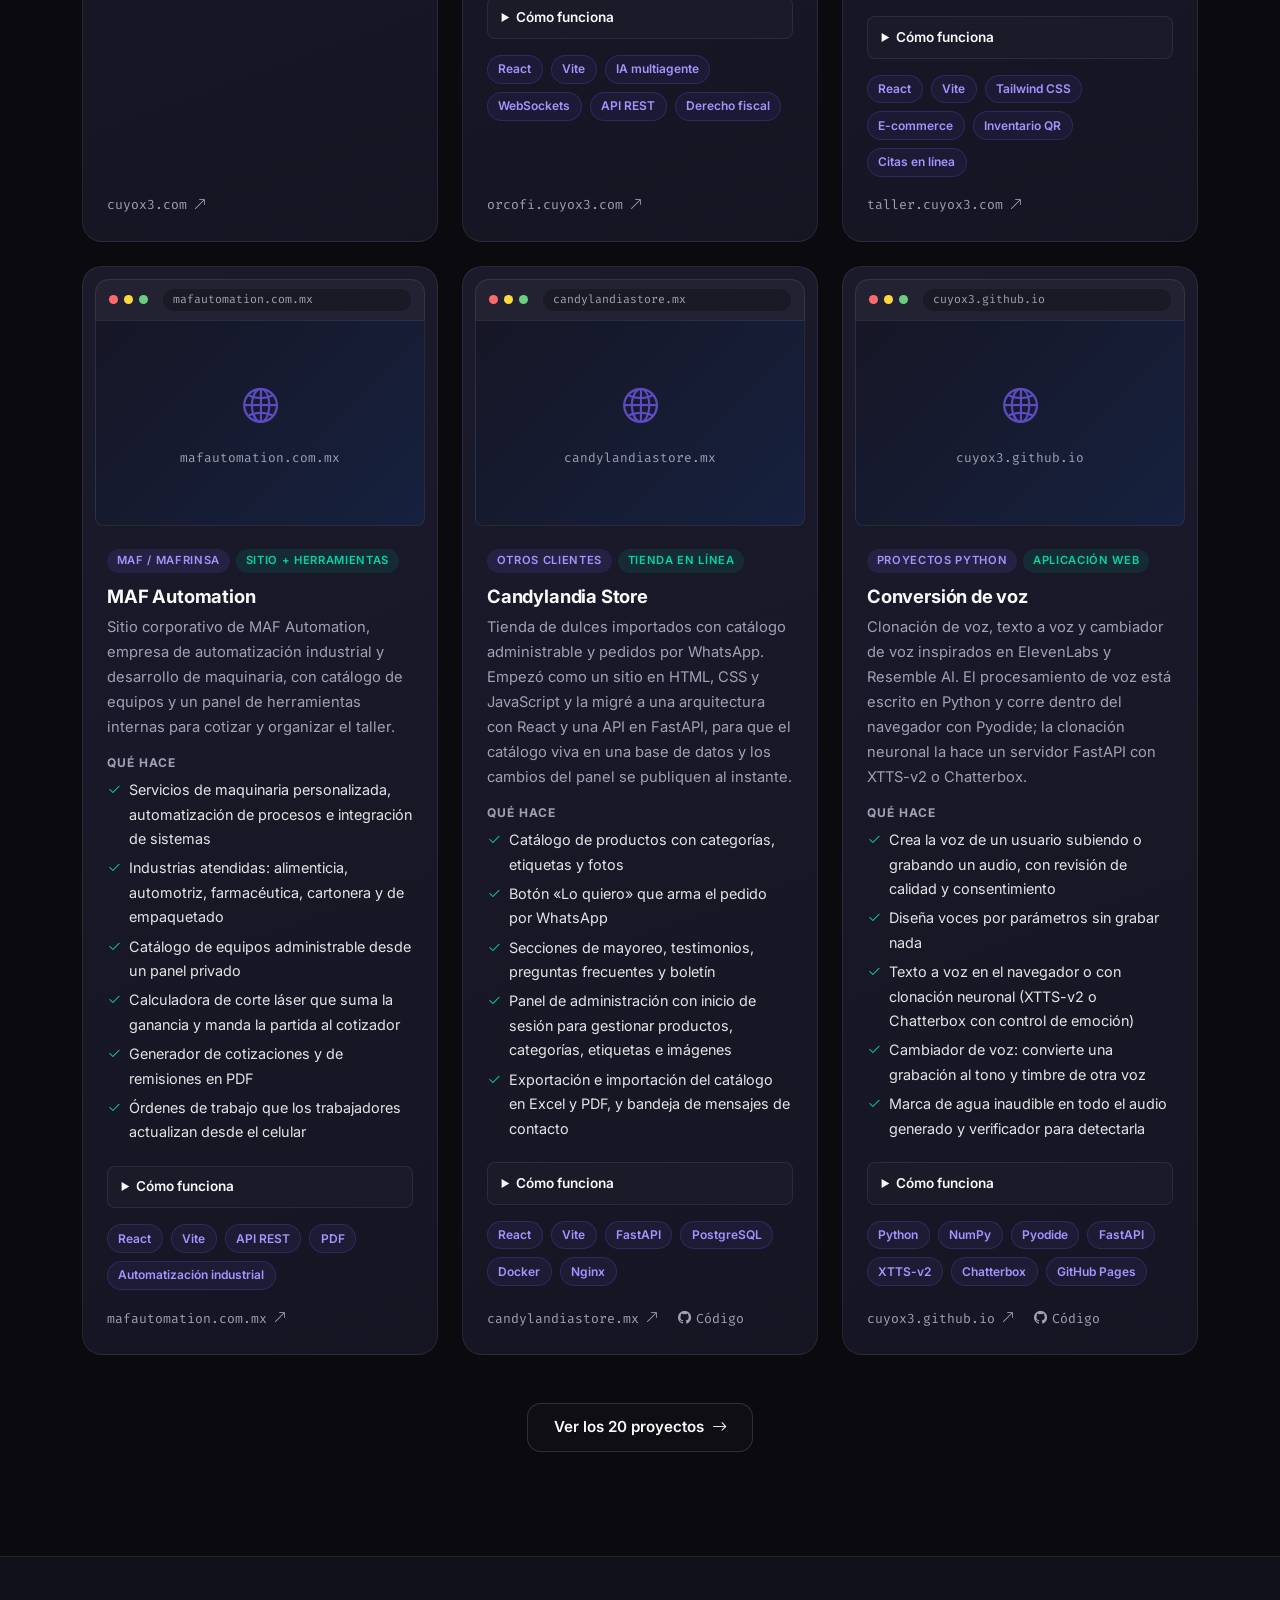
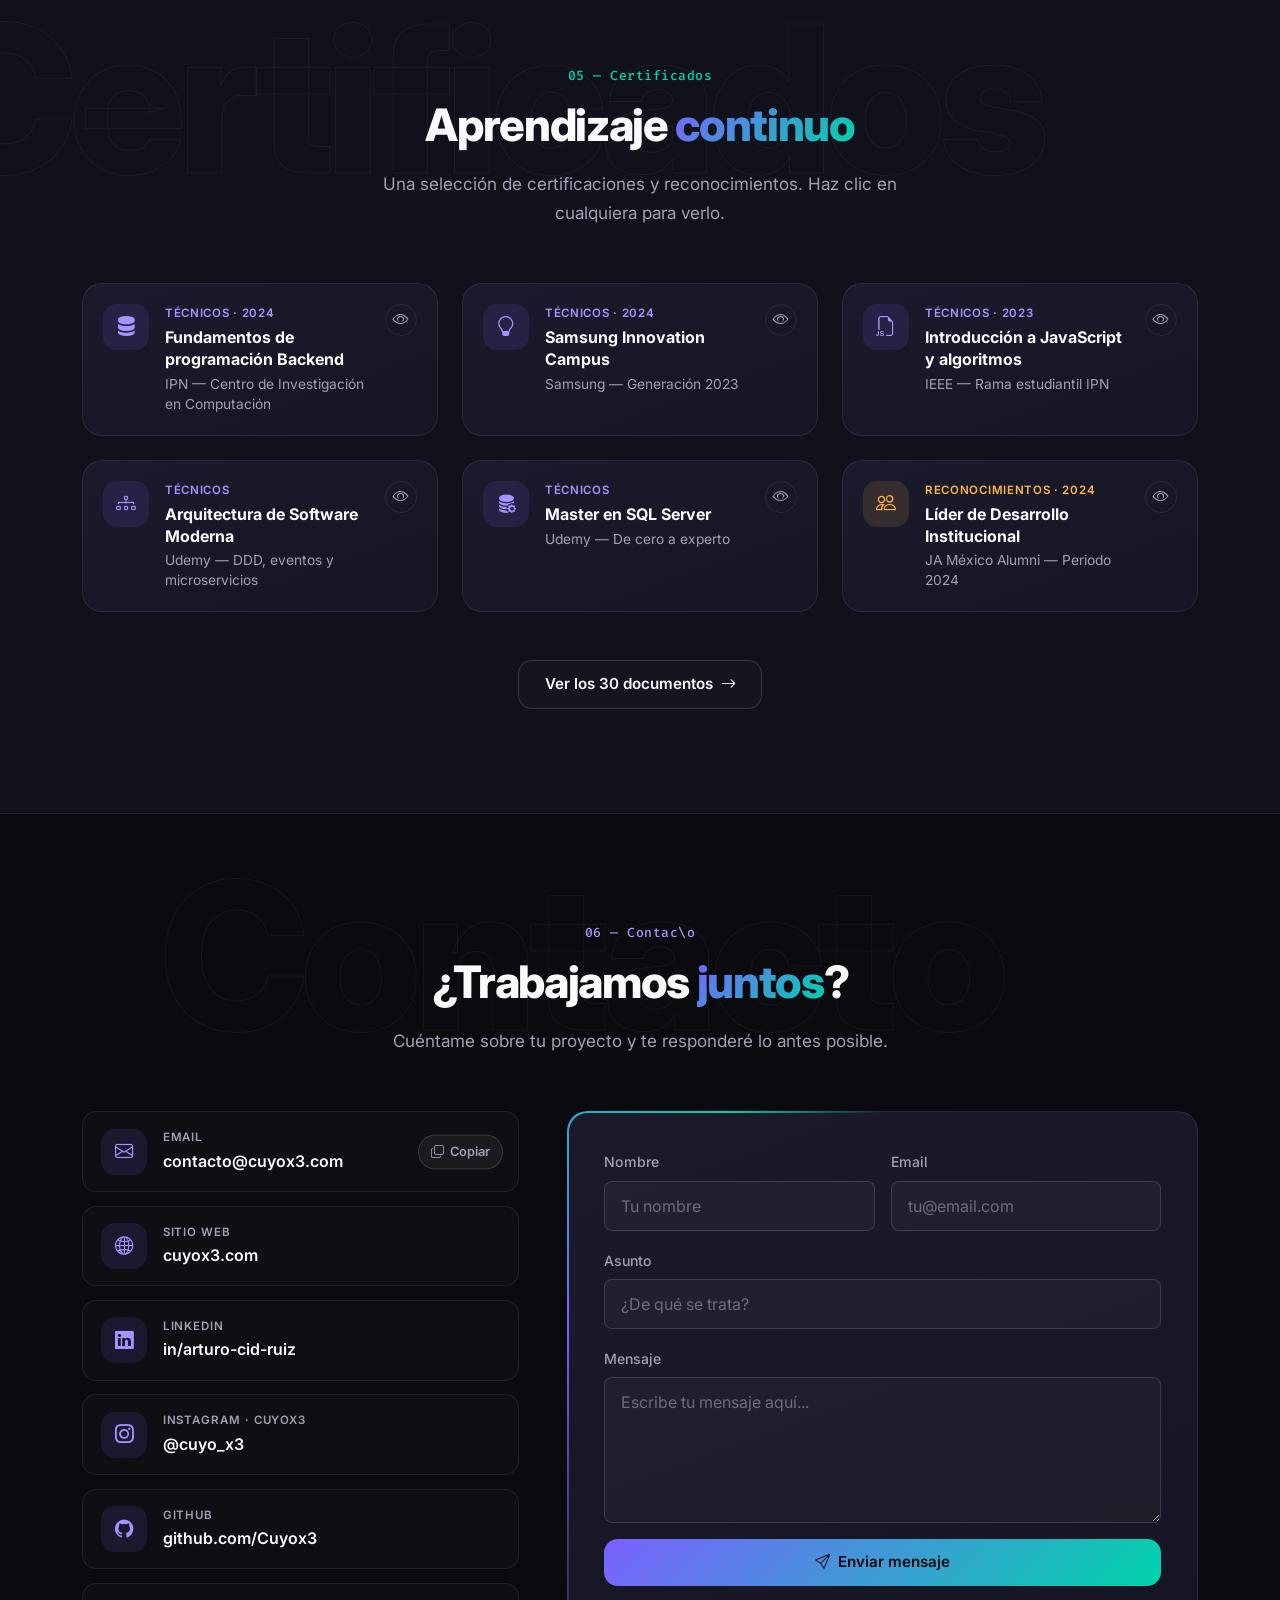
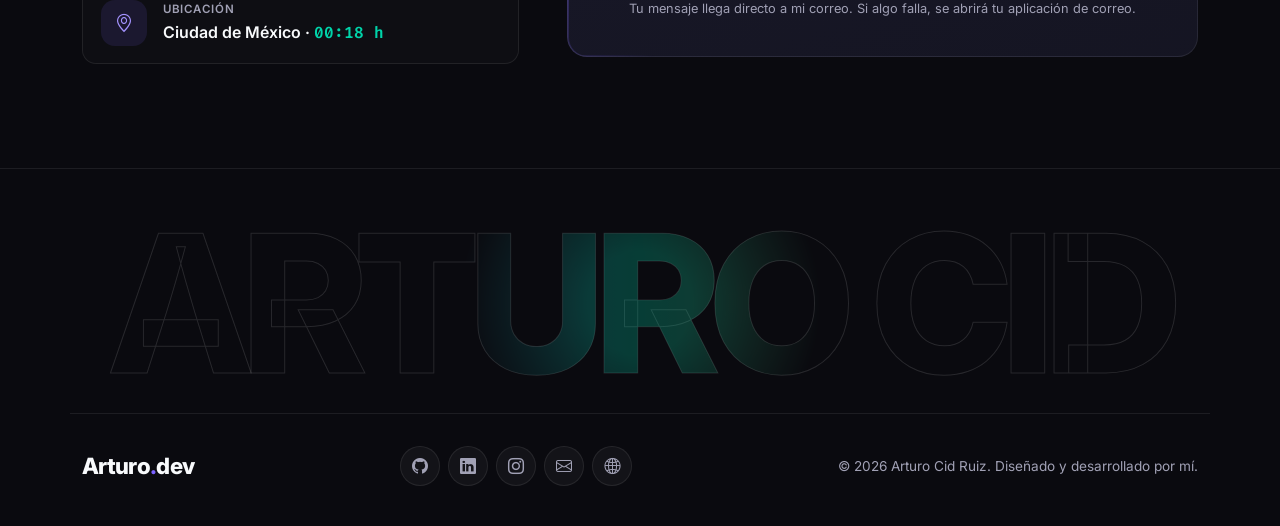
==== commit ff7557bd: "Quita la sección de Instagram del apartado de proyectos Elimina los reels de CuyoX3 de la sección Pr" ====
--- a/index.html
+++ b/index.html
@@ -3,72 +3,17 @@
 <head>
   <meta charset="UTF-8">
   <meta name="viewport" content="width=device-width, initial-scale=1.0">
-  <meta name="description" content="Portafolio de Arturo Cid Ruiz, Backend &amp; Cloud Engineer (Python) e Ingeniero en Mecatrónica: proyectos web, APIs, cloud, IoT, experiencia y certificaciones.">
+  <meta name="description" content="Portafolio de Arturo Cid Ruiz — Backend &amp; Cloud Engineer (Python) e Ingeniero en Mecatrónica. Proyectos, experiencia, certificaciones e IoT.">
   <meta name="author" content="Arturo Cid Ruiz">
   <meta name="theme-color" content="#0a0a0f">
+  <meta property="og:title" content="Arturo Cid Ruiz | Backend &amp; Cloud Engineer">
+  <meta property="og:description" content="Proyectos web, experiencia, certificaciones e IoT.">
+  <meta property="og:type" content="website">
+  <meta property="og:image" content="assets/img/arturo-cid-ruiz.jpg">
   <script>document.documentElement.classList.add('js');</script>
   <title>Arturo Cid Ruiz | Backend &amp; Cloud Engineer</title>
 
-  <!-- SEO: URL canónica (evita contenido duplicado) y vista previa al compartir -->
-  <link rel="canonical" href="https://cuyox3.github.io/portfolio/">
-  <meta name="robots" content="index, follow, max-image-preview:large">
-  <meta property="og:type" content="website">
-  <meta property="og:site_name" content="Arturo Cid Ruiz · Portafolio">
-  <meta property="og:locale" content="es_MX">
-  <meta property="og:url" content="https://cuyox3.github.io/portfolio/">
-  <meta property="og:title" content="Arturo Cid Ruiz | Backend &amp; Cloud Engineer">
-  <meta property="og:description" content="Portafolio de Arturo Cid Ruiz, Backend &amp; Cloud Engineer (Python) e Ingeniero en Mecatrónica: proyectos web, APIs, cloud, IoT, experiencia y certificaciones.">
-  <meta property="og:image" content="https://cuyox3.github.io/portfolio/assets/img/og-image.jpg">
-  <meta property="og:image:width" content="1200">
-  <meta property="og:image:height" content="630">
-  <meta property="og:image:alt" content="Arturo Cid Ruiz — Backend &amp; Cloud Engineer (Python)">
-  <meta name="twitter:card" content="summary_large_image">
-  <meta name="twitter:title" content="Arturo Cid Ruiz | Backend &amp; Cloud Engineer">
-  <meta name="twitter:description" content="Portafolio de Arturo Cid Ruiz, Backend &amp; Cloud Engineer (Python) e Ingeniero en Mecatrónica: proyectos web, APIs, cloud, IoT, experiencia y certificaciones.">
-  <meta name="twitter:image" content="https://cuyox3.github.io/portfolio/assets/img/og-image.jpg">
-  <!-- Datos estructurados: le dicen a Google quién eres, tu puesto y tus perfiles -->
-  <script type="application/ld+json">
-  {
-    "@context": "https://schema.org",
-    "@graph": [
-      {
-        "@type": "Person",
-        "@id": "https://cuyox3.github.io/portfolio/#arturo",
-        "name": "Arturo Cid Ruiz",
-        "jobTitle": "Backend & Cloud Engineer (Python)",
-        "description": "Ingeniero en Mecatrónica y desarrollador de software especializado en arquitecturas backend, automatización de procesos y despliegues en la nube.",
-        "url": "https://cuyox3.github.io/portfolio/",
-        "image": "https://cuyox3.github.io/portfolio/assets/img/arturo-cid-ruiz.jpg",
-        "email": "mailto:contacto@cuyox3.com",
-        "address": { "@type": "PostalAddress", "addressLocality": "Ciudad de México", "addressCountry": "MX" },
-        "alumniOf": [
-          { "@type": "CollegeOrUniversity", "name": "Instituto Politécnico Nacional" },
-          { "@type": "CollegeOrUniversity", "name": "Universidad Nacional Autónoma de México" },
-          { "@type": "CollegeOrUniversity", "name": "Universidad Abierta y a Distancia de México" }
-        ],
-        "knowsAbout": ["Python", "Django", "FastAPI", "Flask", "Java", "Spring", "SQL Server", "PostgreSQL", "MongoDB", "Redis", "Docker", "Kubernetes", "Google Cloud", "AWS", "IoT", "Raspberry Pi", "ESP32"],
-        "knowsLanguage": ["es", "en", "de", "fr"],
-        "sameAs": [
-          "https://www.linkedin.com/in/arturo-cid-ruiz/",
-          "https://github.com/Cuyox3"
-        ]
-      },
-      {
-        "@type": "WebSite",
-        "@id": "https://cuyox3.github.io/portfolio/#website",
-        "name": "Arturo Cid Ruiz · Portafolio",
-        "url": "https://cuyox3.github.io/portfolio/",
-        "inLanguage": "es-MX",
-        "author": { "@id": "https://cuyox3.github.io/portfolio/#arturo" }
-      }
-    ]
-  }
-  </script>
-
   <link rel="icon" href="data:image/svg+xml,<svg xmlns='http://www.w3.org/2000/svg' viewBox='0 0 100 100'><rect width='100' height='100' rx='22' fill='%237b61ff'/><text x='50' y='68' font-size='52' font-family='Arial' font-weight='700' text-anchor='middle' fill='white'>AC</text></svg>">
-  <link rel="icon" type="image/png" sizes="192x192" href="assets/img/icon-192.png">
-  <link rel="apple-touch-icon" href="assets/img/apple-touch-icon.png">
-  <link rel="manifest" href="site.webmanifest">
 
   <!-- Fuentes -->
   <link rel="preconnect" href="https://fonts.googleapis.com">
@@ -76,7 +21,6 @@
   <link href="https://fonts.googleapis.com/css2?family=Inter:wght@400;500;600;700;800&family=Fira+Code:wght@400;500&display=swap" rel="stylesheet">
 
   <!-- Bootstrap 5 + Icons -->
-  <link rel="preconnect" href="https://cdn.jsdelivr.net" crossorigin>
   <link href="https://cdn.jsdelivr.net/npm/bootstrap@5.3.3/dist/css/bootstrap.min.css" rel="stylesheet">
   <link href="https://cdn.jsdelivr.net/npm/bootstrap-icons@1.11.3/font/bootstrap-icons.min.css" rel="stylesheet">
 
@@ -141,7 +85,7 @@
 
             <dl class="hero-stats reveal">
               <div>
-                <dt><span class="counter" data-count="projects">18</span></dt>
+                <dt><span class="counter" data-count="projects">0</span></dt>
                 <dd>Proyectos web</dd>
               </div>
               <div>
@@ -149,7 +93,7 @@
                 <dd>Años de experiencia</dd>
               </div>
               <div>
-                <dt><span class="counter" data-count="certificates">30</span></dt>
+                <dt><span class="counter" data-count="certificates">0</span></dt>
                 <dd>Certificados</dd>
               </div>
             </dl>
@@ -166,7 +110,7 @@
                 <span class="orbit-item" style="--i:5"><i class="bi bi-terminal"></i></span>
               </div>
               <div class="hero-photo-ring">
-                <img src="assets/img/arturo-cid-ruiz.jpg" alt="Fotografía de Arturo Cid Ruiz" width="480" height="480" fetchpriority="high">
+                <img src="assets/img/arturo-cid-ruiz.jpg" alt="Fotografía de Arturo Cid Ruiz" width="480" height="480">
               </div>
               <span class="hero-badge hero-badge--top"><i class="bi bi-cloud-check"></i> Backend &amp; Cloud</span>
               <span class="hero-badge hero-badge--bottom"><i class="bi bi-cpu"></i> IoT &amp; Automatización</span>
@@ -204,32 +148,32 @@
               </p>
             </div>
 
-            <ul class="info-grid">
-              <li class="info-item">
+            <dl class="info-grid">
+              <div class="info-item">
                 <div class="info-icon"><i class="bi bi-mortarboard"></i></div>
-                <div><span class="info-label">Formación</span><span class="info-value">Ing. Mecatrónica — IPN</span></div>
-              </li>
-              <li class="info-item">
+                <div><dt>Formación</dt><dd>Ing. Mecatrónica — IPN</dd></div>
+              </div>
+              <div class="info-item">
                 <div class="info-icon"><i class="bi bi-geo-alt"></i></div>
-                <div><span class="info-label">Ubicación</span><span class="info-value">Ciudad de México</span></div>
-              </li>
-              <li class="info-item">
+                <div><dt>Ubicación</dt><dd>Ciudad de México</dd></div>
+              </div>
+              <div class="info-item">
                 <div class="info-icon"><i class="bi bi-translate"></i></div>
-                <div><span class="info-label">Idiomas</span><span class="info-value">Inglés B2 · Alemán A1 · Francés A1</span></div>
-              </li>
-              <li class="info-item">
+                <div><dt>Idiomas</dt><dd>Inglés B2 · Alemán A1 · Francés A1</dd></div>
+              </div>
+              <div class="info-item">
                 <div class="info-icon"><i class="bi bi-briefcase"></i></div>
-                <div><span class="info-label">Enfoque</span><span class="info-value">Backend, Cloud &amp; DevOps</span></div>
-              </li>
-              <li class="info-item">
+                <div><dt>Enfoque</dt><dd>Backend, Cloud &amp; DevOps</dd></div>
+              </div>
+              <div class="info-item">
                 <div class="info-icon"><i class="bi bi-kanban"></i></div>
-                <div><span class="info-label">Metodologías</span><span class="info-value">Scrum · Kanban</span></div>
-              </li>
-              <li class="info-item">
+                <div><dt>Metodologías</dt><dd>Scrum · Kanban</dd></div>
+              </div>
+              <div class="info-item">
                 <div class="info-icon"><i class="bi bi-clock-history"></i></div>
-                <div><span class="info-label">Experiencia</span><span class="info-value">+6 años</span></div>
-              </li>
-            </ul>
+                <div><dt>Experiencia</dt><dd>+6 años</dd></div>
+              </div>
+            </dl>
           </div>
 
           <div class="col-lg-5 reveal">
@@ -476,18 +420,17 @@
         <header class="section-header reveal">
           <span class="section-kicker">04 — Proyectos</span>
           <h2 class="section-title">Trabajo <span class="gradient-text">destacado</span></h2>
-          <p class="section-subtitle">Una selección de sitios y plataformas en producción. Hay <span data-count="projects">18</span> proyectos en total.</p>
+          <p class="section-subtitle">Una selección de sitios y plataformas en producción. Hay <span data-count="projects"></span> proyectos en total.</p>
         </header>
 
-        <div class="row g-4" data-projects="featured"><!-- prerender:start --><div class="col-md-6 col-lg-4 reveal" data-group="cuyox3"><article class="project-card"><a class="project-preview" href="https://cuyox3.com/" target="_blank" rel="noopener" tabindex="-1" aria-hidden="true"><div class="browser-bar"><span></span><span></span><span></span><em>cuyox3.com</em></div><div class="project-shot"><img src="https://s.wordpress.com/mshots/v1/https%3A%2F%2Fcuyox3.com%2F?w=1200&amp;h=1800" alt="Captura del sitio CuyoX3" loading="lazy" decoding="async" width="1200" height="750" onerror="this.parentNode.classList.add('is-fallback')"><div class="project-shot-fallback"><i class="bi bi-globe2"></i><span>cuyox3.com</span></div><span class="project-overlay"><span class="btn btn-primary-custom btn-sm"><i class="bi bi-box-arrow-up-right me-1"></i>Visitar sitio</span></span></div></a><div class="project-body"><div class="project-badges"><span class="project-badge project-badge--group">CuyoX3</span><span class="project-badge">Sitio principal</span></div><h3>CuyoX3</h3><p>Sitio principal de mi emprendimiento de diseño creativo y desarrollo web, con servicios web y soluciones tecnológicas personalizadas.</p><h4 class="project-subtitle">Qué hace</h4><ul class="project-features"><li>Presenta los servicios de diseño y desarrollo web</li><li>Reúne los productos de la marca en subdominios propios</li><li>Canal de contacto para nuevos clientes</li></ul><ul class="chip-list chip-list--sm"><li>HTML5</li><li>CSS3</li><li>Bootstrap</li><li>JavaScript</li><li>Backend</li></ul><div class="project-links"><a class="project-link" href="https://cuyox3.com/" target="_blank" rel="noopener">cuyox3.com <i class="bi bi-arrow-up-right"></i></a></div></div></article></div><div class="col-md-6 col-lg-4 reveal" data-group="maf"><article class="project-card"><a class="project-preview" href="https://mafautomation.com.mx/" target="_blank" rel="noopener" tabindex="-1" aria-hidden="true"><div class="browser-bar"><span></span><span></span><span></span><em>mafautomation.com.mx</em></div><div class="project-shot"><img src="https://s.wordpress.com/mshots/v1/https%3A%2F%2Fmafautomation.com.mx%2F?w=1200&amp;h=1800" alt="Captura del sitio MAF Automation" loading="lazy" decoding="async" width="1200" height="750" onerror="this.parentNode.classList.add('is-fallback')"><div class="project-shot-fallback"><i class="bi bi-globe2"></i><span>mafautomation.com.mx</span></div><span class="project-overlay"><span class="btn btn-primary-custom btn-sm"><i class="bi bi-box-arrow-up-right me-1"></i>Visitar sitio</span></span></div></a><div class="project-body"><div class="project-badges"><span class="project-badge project-badge--group">MAF / Mafrinsa</span><span class="project-badge">Sitio corporativo</span></div><h3>MAF Automation</h3><p>Sitio web corporativo para empresa de automatización industrial y soluciones tecnológicas.</p><h4 class="project-subtitle">Qué hace</h4><ul class="project-features"><li>Catálogo de servicios de automatización</li><li>Información corporativa de la empresa</li><li>Formulario de contacto para cotizaciones</li></ul><ul class="chip-list chip-list--sm"><li>HTML5</li><li>CSS3</li><li>Bootstrap</li><li>JavaScript</li></ul><div class="project-links"><a class="project-link" href="https://mafautomation.com.mx/" target="_blank" rel="noopener">mafautomation.com.mx <i class="bi bi-arrow-up-right"></i></a></div></div></article></div><div class="col-md-6 col-lg-4 reveal" data-group="clientes"><article class="project-card"><a class="project-preview" href="https://candylandiastore.mx/" target="_blank" rel="noopener" tabindex="-1" aria-hidden="true"><div class="browser-bar"><span></span><span></span><span></span><em>candylandiastore.mx</em></div><div class="project-shot"><img src="https://s.wordpress.com/mshots/v1/https%3A%2F%2Fcandylandiastore.mx%2F?w=1200&amp;h=1800" alt="Captura del sitio Candylandia Store" loading="lazy" decoding="async" width="1200" height="750" onerror="this.parentNode.classList.add('is-fallback')"><div class="project-shot-fallback"><i class="bi bi-globe2"></i><span>candylandiastore.mx</span></div><span class="project-overlay"><span class="btn btn-primary-custom btn-sm"><i class="bi bi-box-arrow-up-right me-1"></i>Visitar sitio</span></span></div></a><div class="project-body"><div class="project-badges"><span class="project-badge project-badge--group">Otros clientes</span><span class="project-badge">Tienda en línea</span></div><h3>Candylandia Store</h3><p>Tienda de dulces importados con catálogo administrable y pedidos por WhatsApp. Empezó como un sitio en HTML, CSS y JavaScript y la migré a una arquitectura con React y una API en FastAPI, para que el catálogo viva en una base de datos y los cambios del panel se publiquen al instante.</p><h4 class="project-subtitle">Qué hace</h4><ul class="project-features"><li>Catálogo de productos con categorías, etiquetas y fotos</li><li>Botón «Lo quiero» que arma el pedido por WhatsApp</li><li>Secciones de mayoreo, testimonios, preguntas frecuentes y boletín</li><li>Panel de administración con inicio de sesión para gestionar productos, categorías, etiquetas e imágenes</li><li>Exportación e importación del catálogo en Excel y PDF, y bandeja de mensajes de contacto</li></ul><details class="project-how"><summary>Cómo funciona</summary><ol><li>El frontend en React 18 + Vite se compila y lo sirve Nginx dentro de un contenedor.</li><li>Una API en FastAPI (sobre Gunicorn) expone el catálogo y el panel; usa SQLAlchemy y Alembic sobre PostgreSQL.</li><li>El panel se protege con tokens JWT y contraseñas cifradas con bcrypt; las fotos se procesan con Pillow.</li><li>Todo corre con Docker Compose en un VPS, detrás de Nginx con HTTPS de Let&#39;s Encrypt, y se despliega con un solo script (deploy.sh).</li></ol></details><ul class="chip-list chip-list--sm"><li>React</li><li>Vite</li><li>FastAPI</li><li>PostgreSQL</li><li>Docker</li><li>Nginx</li></ul><div class="project-links"><a class="project-link" href="https://candylandiastore.mx/" target="_blank" rel="noopener">candylandiastore.mx <i class="bi bi-arrow-up-right"></i></a><a class="project-link" href="https://github.com/Cuyox3/candylandyastore" target="_blank" rel="noopener"><i class="bi bi-github"></i> Código</a></div></div></article></div><!-- prerender:end --></div>
+        <div class="row g-4" data-projects="featured"></div>
 
         <div class="text-center mt-5 reveal">
           <a href="pages/proyectos.html" class="btn btn-outline-custom">
-            <span>Ver los <span data-count="projects">18</span> proyectos</span> <i class="bi bi-arrow-right ms-2"></i>
+            <span>Ver los <span data-count="projects"></span> proyectos</span> <i class="bi bi-arrow-right ms-2"></i>
           </a>
         </div>
 
-        <div class="social-showcase reveal" data-social-showcase="cuyox3"><!-- prerender:start --><div class="social-showcase-head"><span class="social-showcase-icon"><i class="bi bi-instagram"></i></span><div><h3>CuyoX3 en Instagram</h3><p>Reels y publicaciones de la marca, directo desde Instagram.</p></div><a class="btn btn-outline-custom btn-sm social-follow" href="https://www.instagram.com/cuyo_x3/" target="_blank" rel="noopener"><i class="bi bi-instagram me-2"></i>Seguir @cuyo_x3</a></div><div class="reel-grid"><div class="reel-card"><blockquote class="instagram-media" data-instgrm-permalink="https://www.instagram.com/reel/DeS6wXkEqUk/?utm_source=ig_embed" data-instgrm-version="14"><a class="reel-fallback" href="https://www.instagram.com/reel/DeS6wXkEqUk/" target="_blank" rel="noopener"><span class="reel-fallback-icon"><i class="bi bi-instagram"></i></span><span class="reel-fallback-text">Ver este reel de CuyoX3 en Instagram</span><span class="reel-fallback-cta">Abrir reel <i class="bi bi-box-arrow-up-right"></i></span></a></blockquote></div><div class="reel-card"><blockquote class="instagram-media" data-instgrm-permalink="https://www.instagram.com/reel/DeC_4PJjvhg/?utm_source=ig_embed" data-instgrm-version="14"><a class="reel-fallback" href="https://www.instagram.com/reel/DeC_4PJjvhg/" target="_blank" rel="noopener"><span class="reel-fallback-icon"><i class="bi bi-instagram"></i></span><span class="reel-fallback-text">Ver este reel de CuyoX3 en Instagram</span><span class="reel-fallback-cta">Abrir reel <i class="bi bi-box-arrow-up-right"></i></span></a></blockquote></div></div><!-- prerender:end --></div>
       </div>
     </section>
 
@@ -500,11 +443,11 @@
           <p class="section-subtitle">Una selección de certificaciones y reconocimientos. Haz clic en cualquiera para verlo.</p>
         </header>
 
-        <div class="row g-4" data-certificates="featured"><!-- prerender:start --><div class="col-md-6 col-lg-4 reveal" data-category="tecnico"><a class="cert-card cert-card--tecnico" href="docs/certificados/backend-ipn-cic-2024.pdf" target="_blank" rel="noopener" data-doc="docs/certificados/backend-ipn-cic-2024.pdf" data-doc-title="Fundamentos de programación Backend"><span class="cert-icon"><i class="bi bi-server"></i></span><span class="cert-content"><span class="cert-meta">Técnicos · 2024</span><span class="cert-title">Fundamentos de programación Backend</span><span class="cert-issuer">IPN — Centro de Investigación en Computación</span></span><span class="cert-action" aria-hidden="true"><i class="bi bi-eye"></i></span></a></div><div class="col-md-6 col-lg-4 reveal" data-category="tecnico"><a class="cert-card cert-card--tecnico" href="docs/certificados/samsung-innovation-campus-2023.pdf" target="_blank" rel="noopener" data-doc="docs/certificados/samsung-innovation-campus-2023.pdf" data-doc-title="Samsung Innovation Campus"><span class="cert-icon"><i class="bi bi-lightbulb"></i></span><span class="cert-content"><span class="cert-meta">Técnicos · 2024</span><span class="cert-title">Samsung Innovation Campus</span><span class="cert-issuer">Samsung — Generación 2023</span></span><span class="cert-action" aria-hidden="true"><i class="bi bi-eye"></i></span></a></div><div class="col-md-6 col-lg-4 reveal" data-category="tecnico"><a class="cert-card cert-card--tecnico" href="docs/certificados/javascript-ieee-2023.pdf" target="_blank" rel="noopener" data-doc="docs/certificados/javascript-ieee-2023.pdf" data-doc-title="Introducción a JavaScript y algoritmos"><span class="cert-icon"><i class="bi bi-filetype-js"></i></span><span class="cert-content"><span class="cert-meta">Técnicos · 2023</span><span class="cert-title">Introducción a JavaScript y algoritmos</span><span class="cert-issuer">IEEE — Rama estudiantil IPN</span></span><span class="cert-action" aria-hidden="true"><i class="bi bi-eye"></i></span></a></div><div class="col-md-6 col-lg-4 reveal" data-category="tecnico"><a class="cert-card cert-card--tecnico" href="docs/certificados/arquitectura-software-moderna.pdf" target="_blank" rel="noopener" data-doc="docs/certificados/arquitectura-software-moderna.pdf" data-doc-title="Arquitectura de Software Moderna"><span class="cert-icon"><i class="bi bi-diagram-3"></i></span><span class="cert-content"><span class="cert-meta">Técnicos</span><span class="cert-title">Arquitectura de Software Moderna</span><span class="cert-issuer">Udemy — DDD, eventos y microservicios</span></span><span class="cert-action" aria-hidden="true"><i class="bi bi-eye"></i></span></a></div><div class="col-md-6 col-lg-4 reveal" data-category="tecnico"><a class="cert-card cert-card--tecnico" href="docs/certificados/sql-server-experto.pdf" target="_blank" rel="noopener" data-doc="docs/certificados/sql-server-experto.pdf" data-doc-title="Master en SQL Server"><span class="cert-icon"><i class="bi bi-database-fill-gear"></i></span><span class="cert-content"><span class="cert-meta">Técnicos</span><span class="cert-title">Master en SQL Server</span><span class="cert-issuer">Udemy — De cero a experto</span></span><span class="cert-action" aria-hidden="true"><i class="bi bi-eye"></i></span></a></div><div class="col-md-6 col-lg-4 reveal" data-category="reconocimiento"><a class="cert-card cert-card--reconocimiento" href="docs/reconocimientos/ja-lider-desarrollo-institucional-2024.pdf" target="_blank" rel="noopener" data-doc="docs/reconocimientos/ja-lider-desarrollo-institucional-2024.pdf" data-doc-title="Líder de Desarrollo Institucional"><span class="cert-icon"><i class="bi bi-people"></i></span><span class="cert-content"><span class="cert-meta">Reconocimientos · 2024</span><span class="cert-title">Líder de Desarrollo Institucional</span><span class="cert-issuer">JA México Alumni — Periodo 2024</span></span><span class="cert-action" aria-hidden="true"><i class="bi bi-eye"></i></span></a></div><!-- prerender:end --></div>
+        <div class="row g-4" data-certificates="featured"></div>
 
         <div class="text-center mt-5 reveal">
           <a href="pages/certificados.html" class="btn btn-outline-custom">
-            <span>Ver los <span data-count="certificates">30</span> documentos</span> <i class="bi bi-arrow-right ms-2"></i>
+            <span>Ver los <span data-count="certificates"></span> documentos</span> <i class="bi bi-arrow-right ms-2"></i>
           </a>
         </div>
       </div>
@@ -648,7 +591,6 @@
 
   <script src="https://cdn.jsdelivr.net/npm/bootstrap@5.3.3/dist/js/bootstrap.bundle.min.js"></script>
   <script src="scripts/data.js"></script>
-  <script src="scripts/render.js"></script>
   <script src="scripts/main.js"></script>
   <script src="scripts/effects.js"></script>
 </body>
--- a/styles/main.css
+++ b/styles/main.css
@@ -624,8 +624,6 @@
 .about-text strong { color: var(--color-text-heading); }
 
 .info-grid {
-  list-style: none;
-  padding: 0;
   display: grid;
   grid-template-columns: repeat(2, minmax(0, 1fr));
   gap: 1rem;
@@ -654,8 +652,7 @@
   color: var(--color-primary-light);
 }
 
-.info-item .info-label {
-  display: block;
+.info-item dt {
   font-size: 0.72rem;
   font-weight: 600;
   color: var(--color-text-muted);
@@ -663,8 +660,7 @@
   letter-spacing: 0.08em;
 }
 
-.info-item .info-value {
-  display: block;
+.info-item dd {
   margin: 0;
   font-weight: 600;
   color: var(--color-text-heading);
@@ -1190,126 +1186,6 @@
   color: var(--color-text-muted);
 }
 
-/* CuyoX3 en Instagram */
-.social-showcase {
-  margin-top: 4rem;
-  padding: 2rem;
-  background: var(--gradient-card);
-  border: 1px solid var(--color-border);
-  border-radius: var(--radius-lg);
-}
-
-.project-group .social-showcase {
-  margin-top: 2rem;
-}
-
-.social-showcase:empty {
-  display: none;
-}
-
-.social-showcase-head {
-  display: flex;
-  flex-wrap: wrap;
-  align-items: center;
-  gap: 1rem;
-  margin-bottom: 1.75rem;
-}
-
-.social-showcase-head > div {
-  flex: 1;
-  min-width: 200px;
-}
-
-.social-showcase-head h3 {
-  font-size: 1.3rem;
-  margin: 0 0 0.2rem;
-}
-
-.social-showcase-head p {
-  margin: 0;
-  font-size: 0.92rem;
-  color: var(--color-text-muted);
-}
-
-.social-showcase-icon,
-.reel-fallback-icon {
-  width: 52px;
-  height: 52px;
-  flex-shrink: 0;
-  display: flex;
-  align-items: center;
-  justify-content: center;
-  font-size: 1.5rem;
-  color: #fff;
-  border-radius: var(--radius-md);
-  background: linear-gradient(45deg, #f09433, #e6683c 25%, #dc2743 50%, #cc2366 75%, #bc1888);
-  box-shadow: 0 8px 24px rgba(220, 39, 67, 0.3);
-}
-
-.reel-grid {
-  display: flex;
-  flex-wrap: wrap;
-  justify-content: center;
-  gap: 1.5rem;
-}
-
-.reel-card {
-  width: 100%;
-  max-width: 360px;
-}
-
-/* Contenedor que Instagram reemplaza por su iframe; mientras tanto, tarjeta de respaldo */
-.reel-card blockquote.instagram-media {
-  margin: 0 !important;
-  min-width: 0 !important;
-  width: 100% !important;
-  border: 0 !important;
-  border-radius: var(--radius-md) !important;
-  background: transparent !important;
-}
-
-.reel-card iframe.instagram-media {
-  min-width: 0 !important;
-  width: 100% !important;
-  border-radius: var(--radius-md) !important;
-  background: #fff;
-}
-
-.reel-fallback {
-  display: flex;
-  flex-direction: column;
-  align-items: center;
-  justify-content: center;
-  gap: 0.9rem;
-  min-height: 420px;
-  padding: 2rem 1.5rem;
-  text-align: center;
-  color: var(--color-text);
-  background:
-    radial-gradient(circle at 30% 20%, rgba(220, 39, 67, 0.18), transparent 60%),
-    radial-gradient(circle at 70% 80%, rgba(240, 148, 51, 0.12), transparent 60%),
-    var(--color-bg-card);
-  border: 1px solid var(--color-border-strong);
-  border-radius: var(--radius-md);
-  transition: border-color var(--transition-base), transform var(--transition-base);
-}
-
-.reel-fallback:hover {
-  color: var(--color-text-heading);
-  border-color: rgba(220, 39, 67, 0.6);
-  transform: translateY(-4px);
-}
-
-.reel-fallback-text {
-  font-weight: 600;
-  max-width: 240px;
-}
-
-.reel-fallback-cta {
-  font-size: 0.85rem;
-  color: var(--color-text-muted);
-}
-
 .group-social {
   margin-left: auto;
   display: inline-flex;
@@ -1331,7 +1207,6 @@
 }
 
 @media (max-width: 575.98px) {
-  .social-showcase { padding: 1.25rem; }
   .group-social { margin-left: 0; }
   .project-group-head { flex-wrap: wrap; }
 }
@@ -1409,12 +1284,6 @@
 .cert-card--constancia {
   --cert-rgb: var(--color-secondary-rgb);
   --cert-color: var(--color-secondary);
-}
-
-.cert-card,
-.cert-card:hover {
-  color: inherit;
-  text-decoration: none;
 }
 
 .cert-card:hover {
